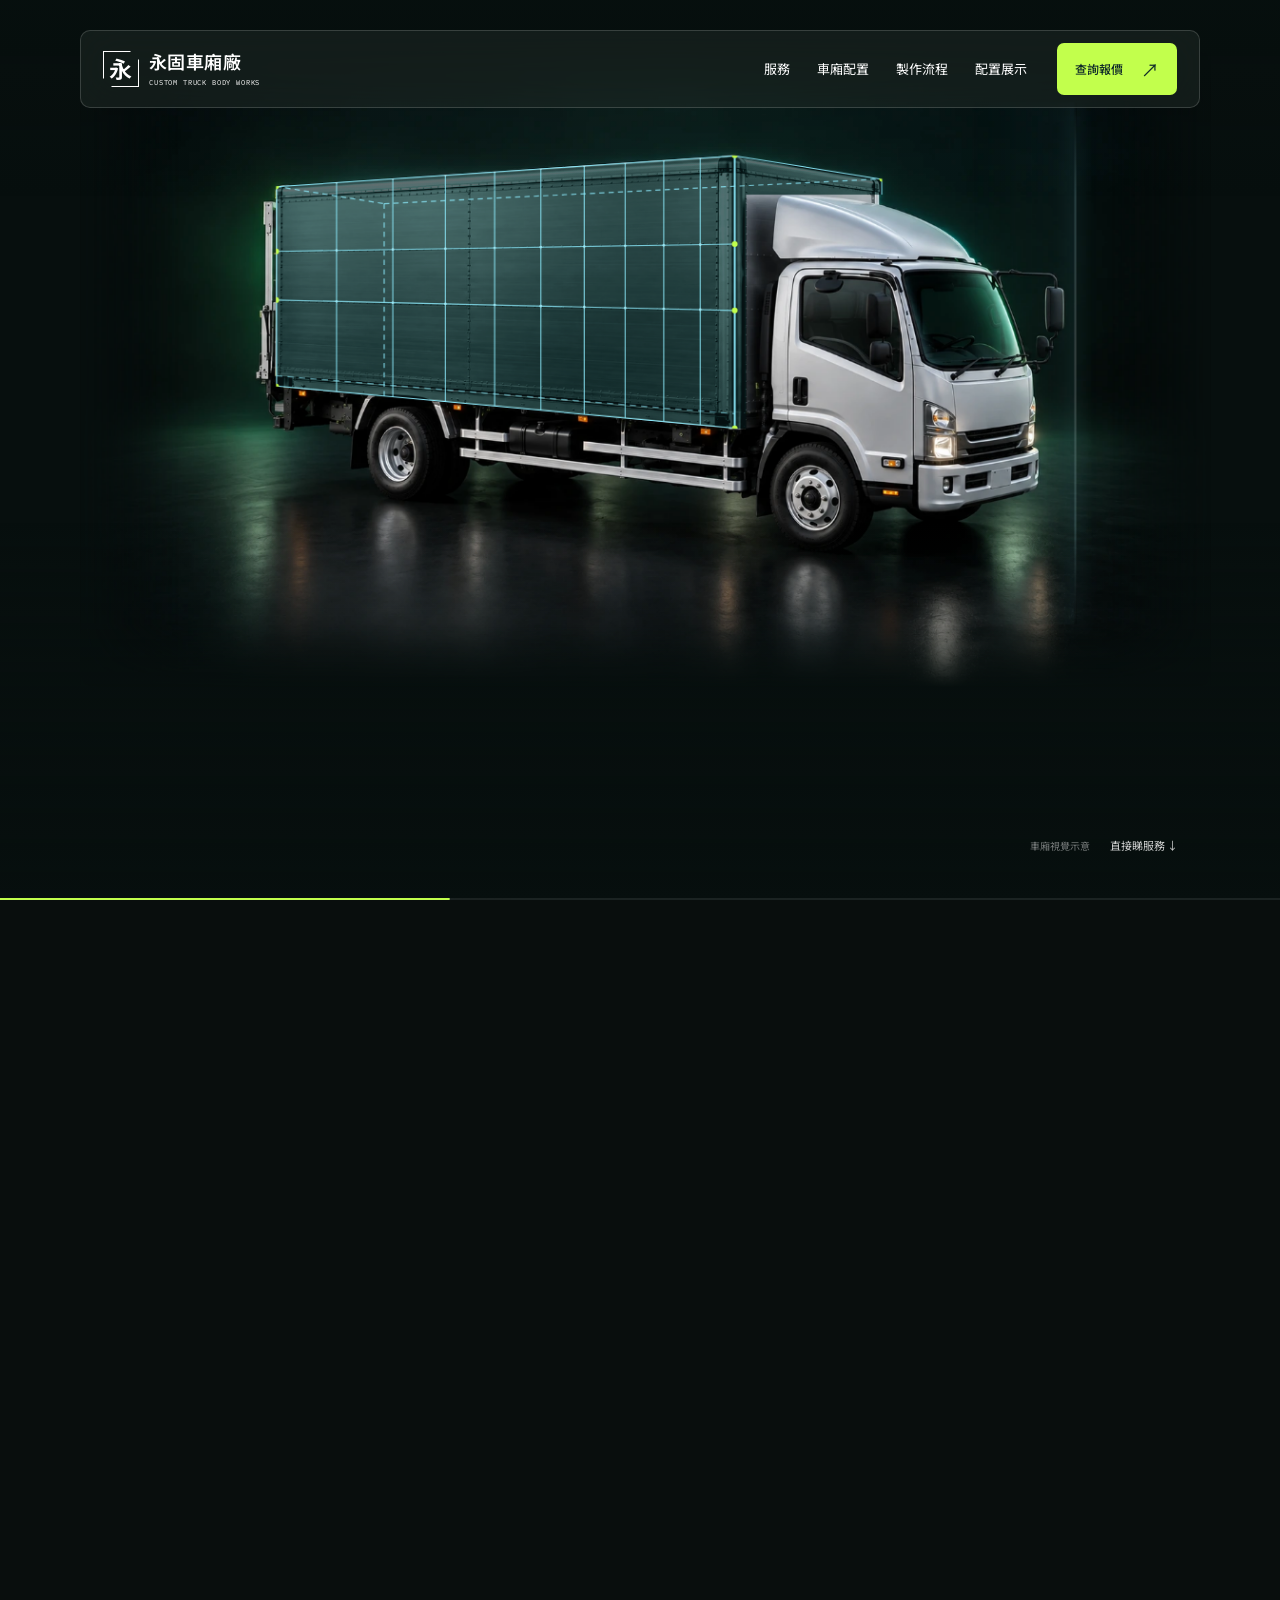
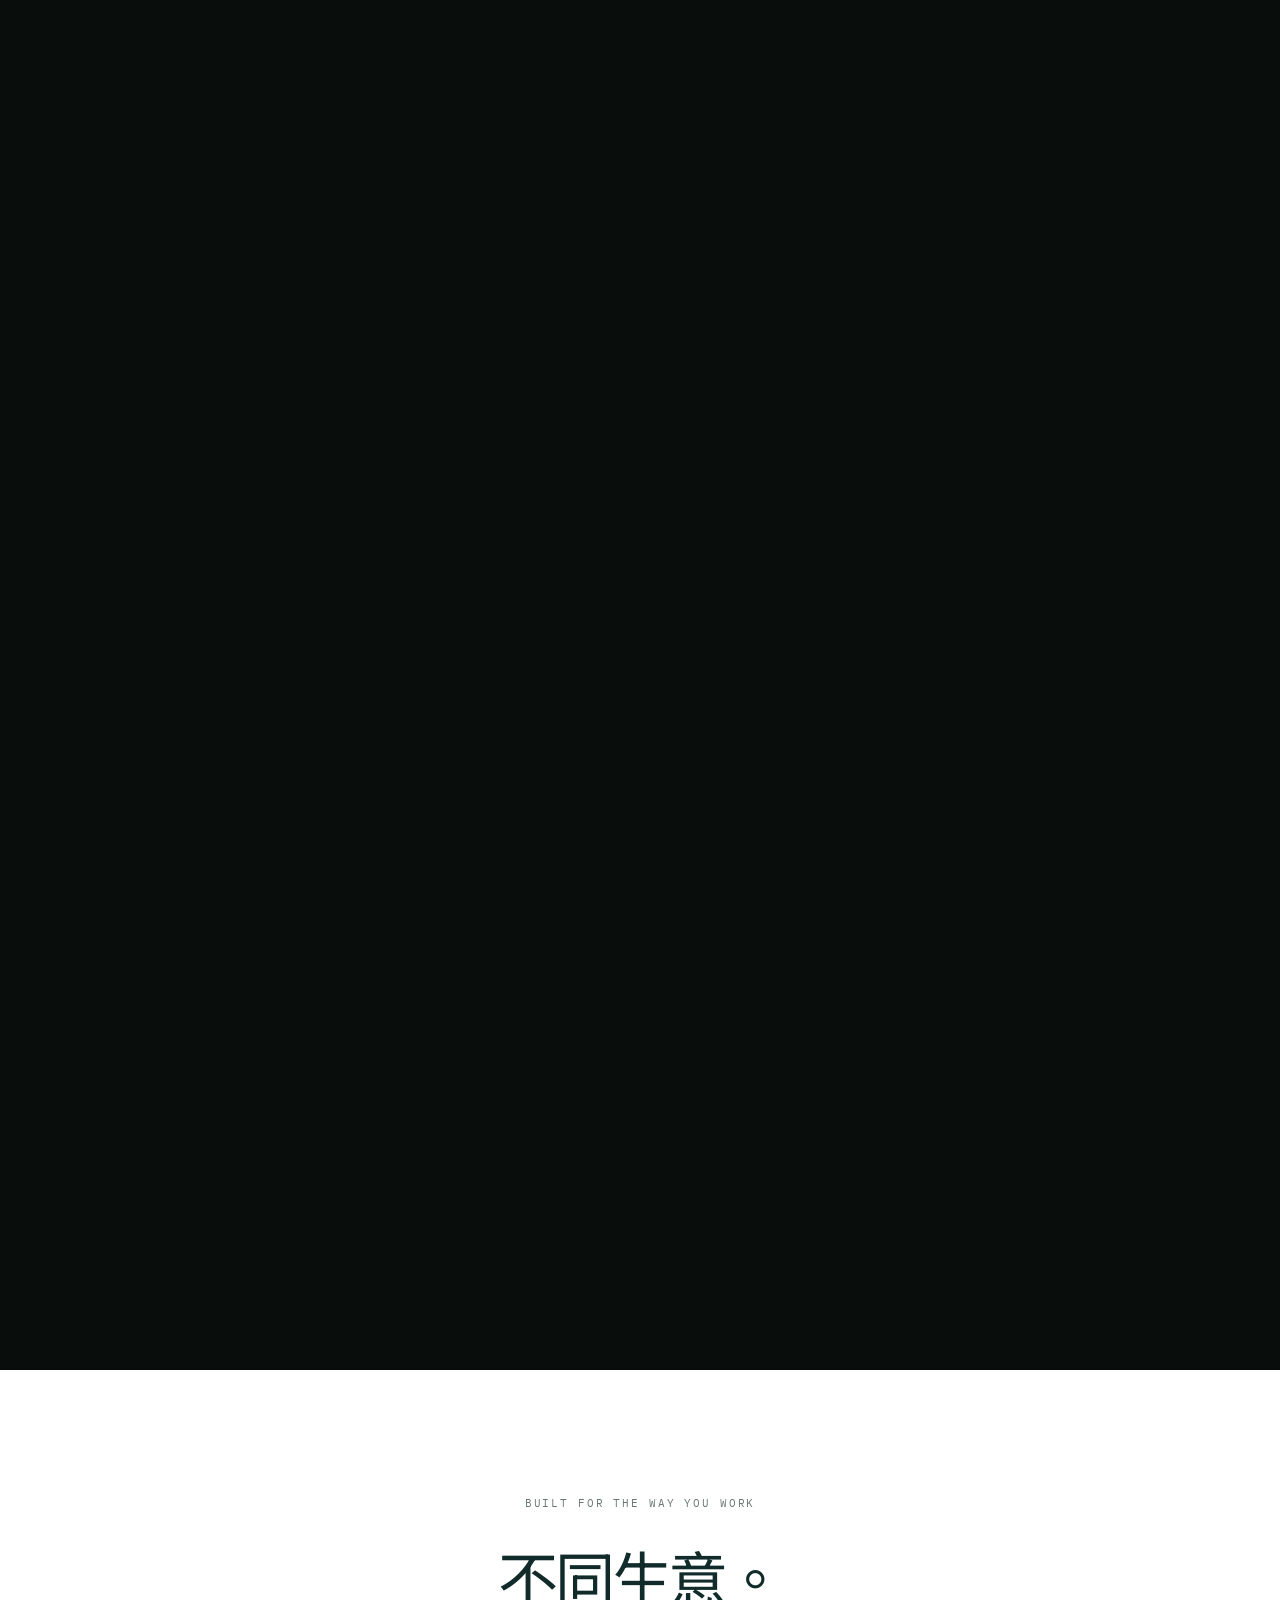
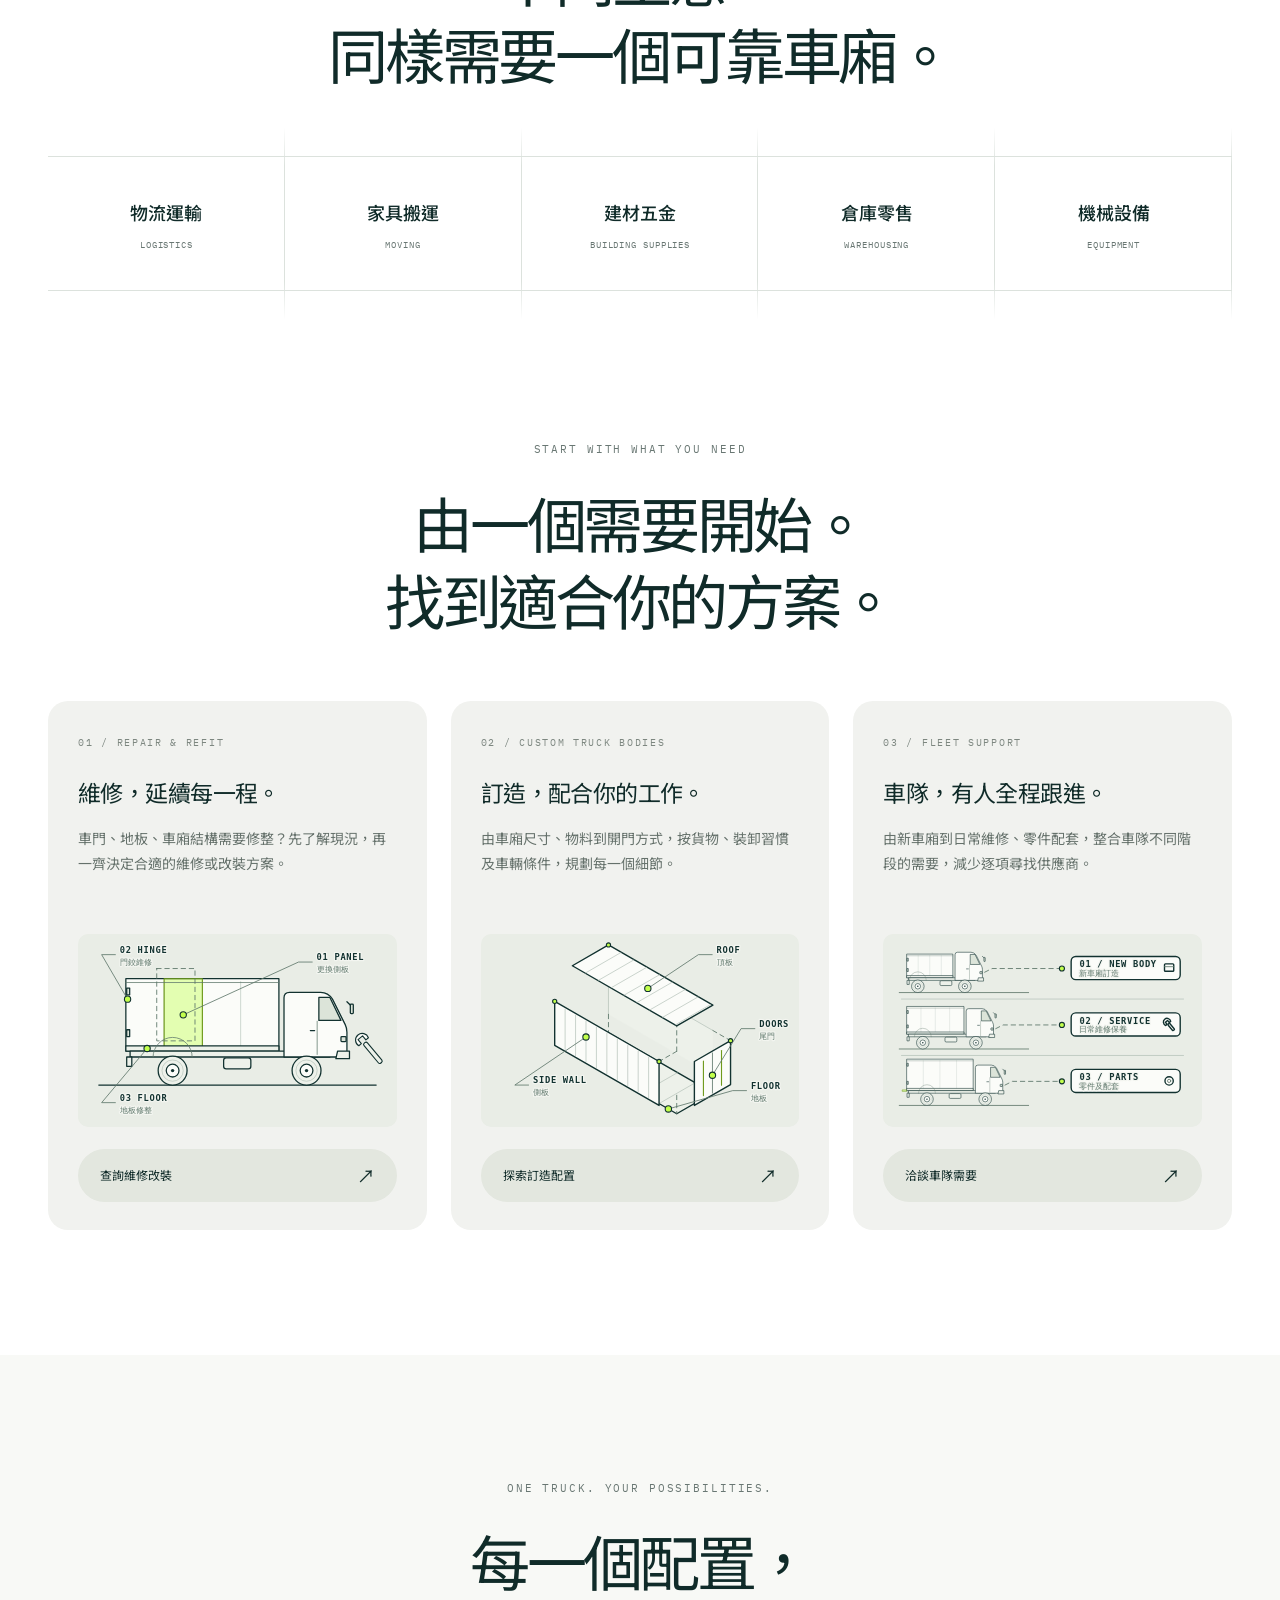
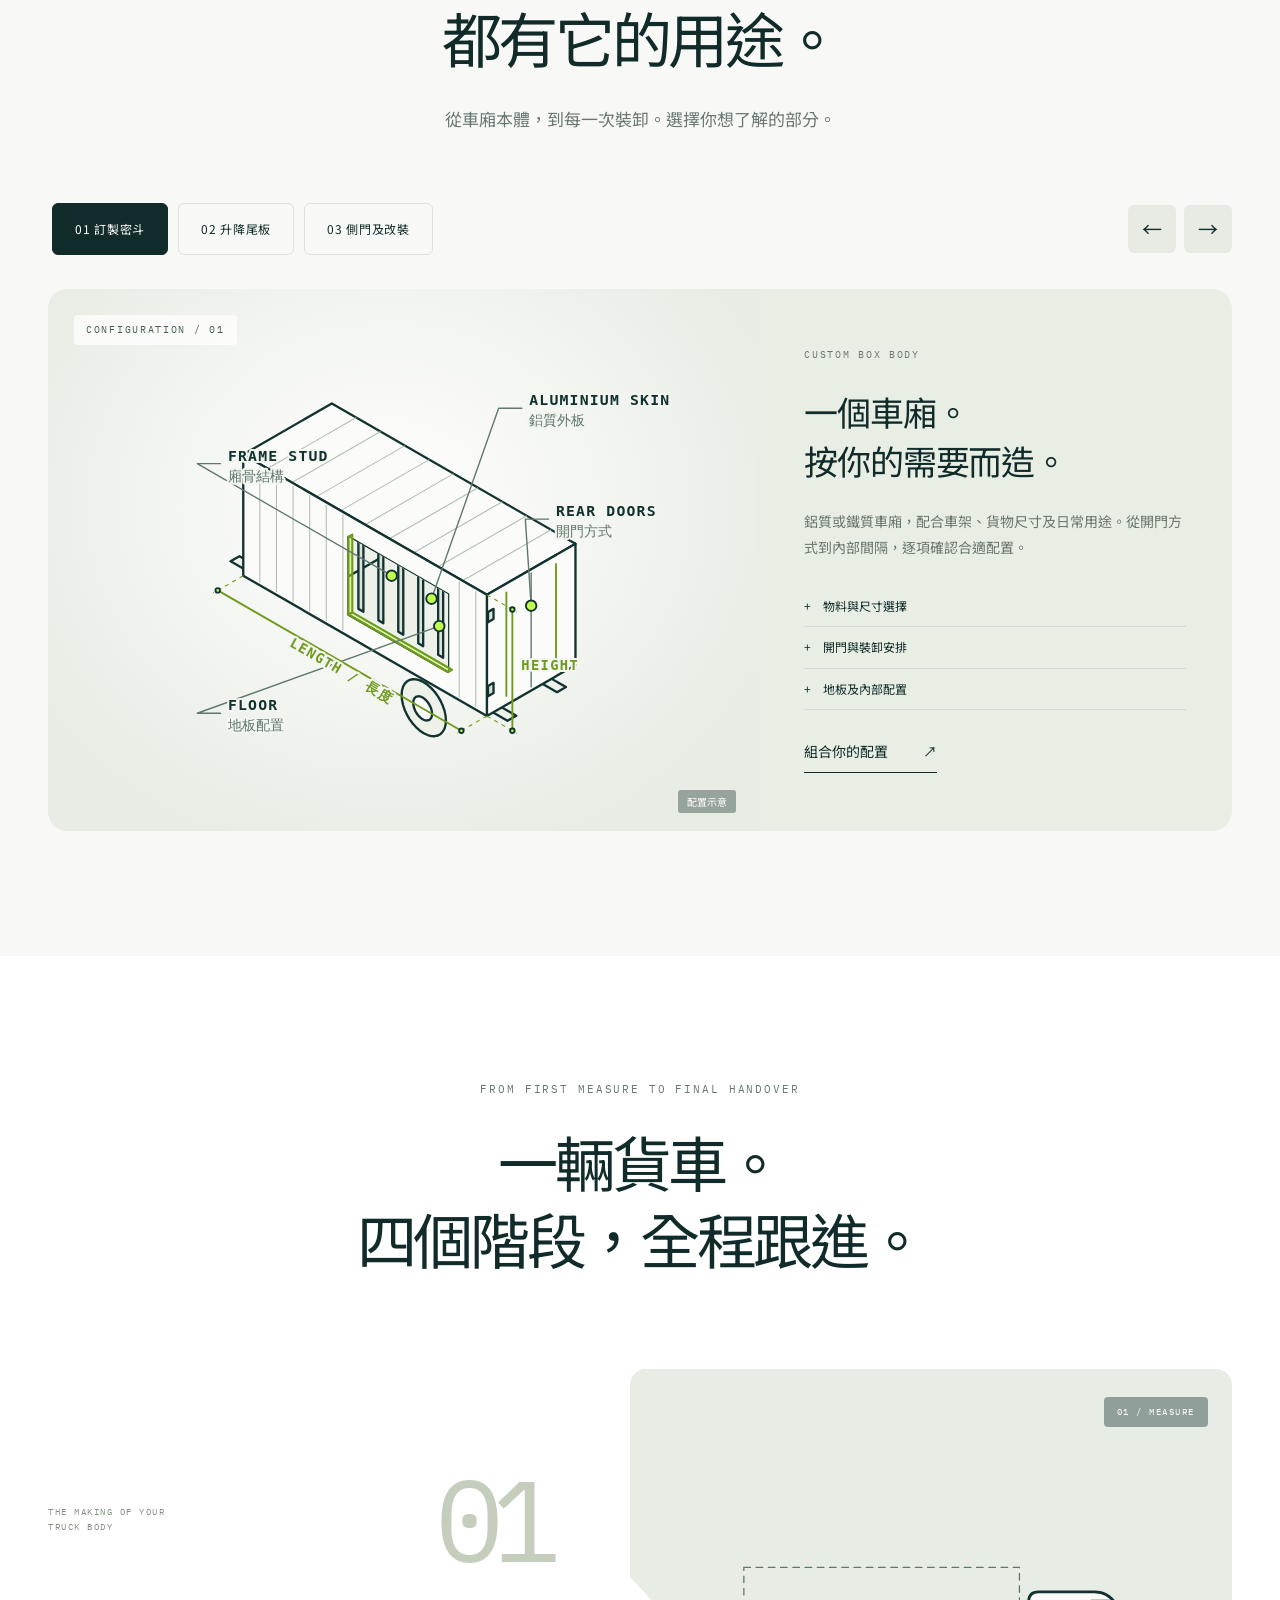
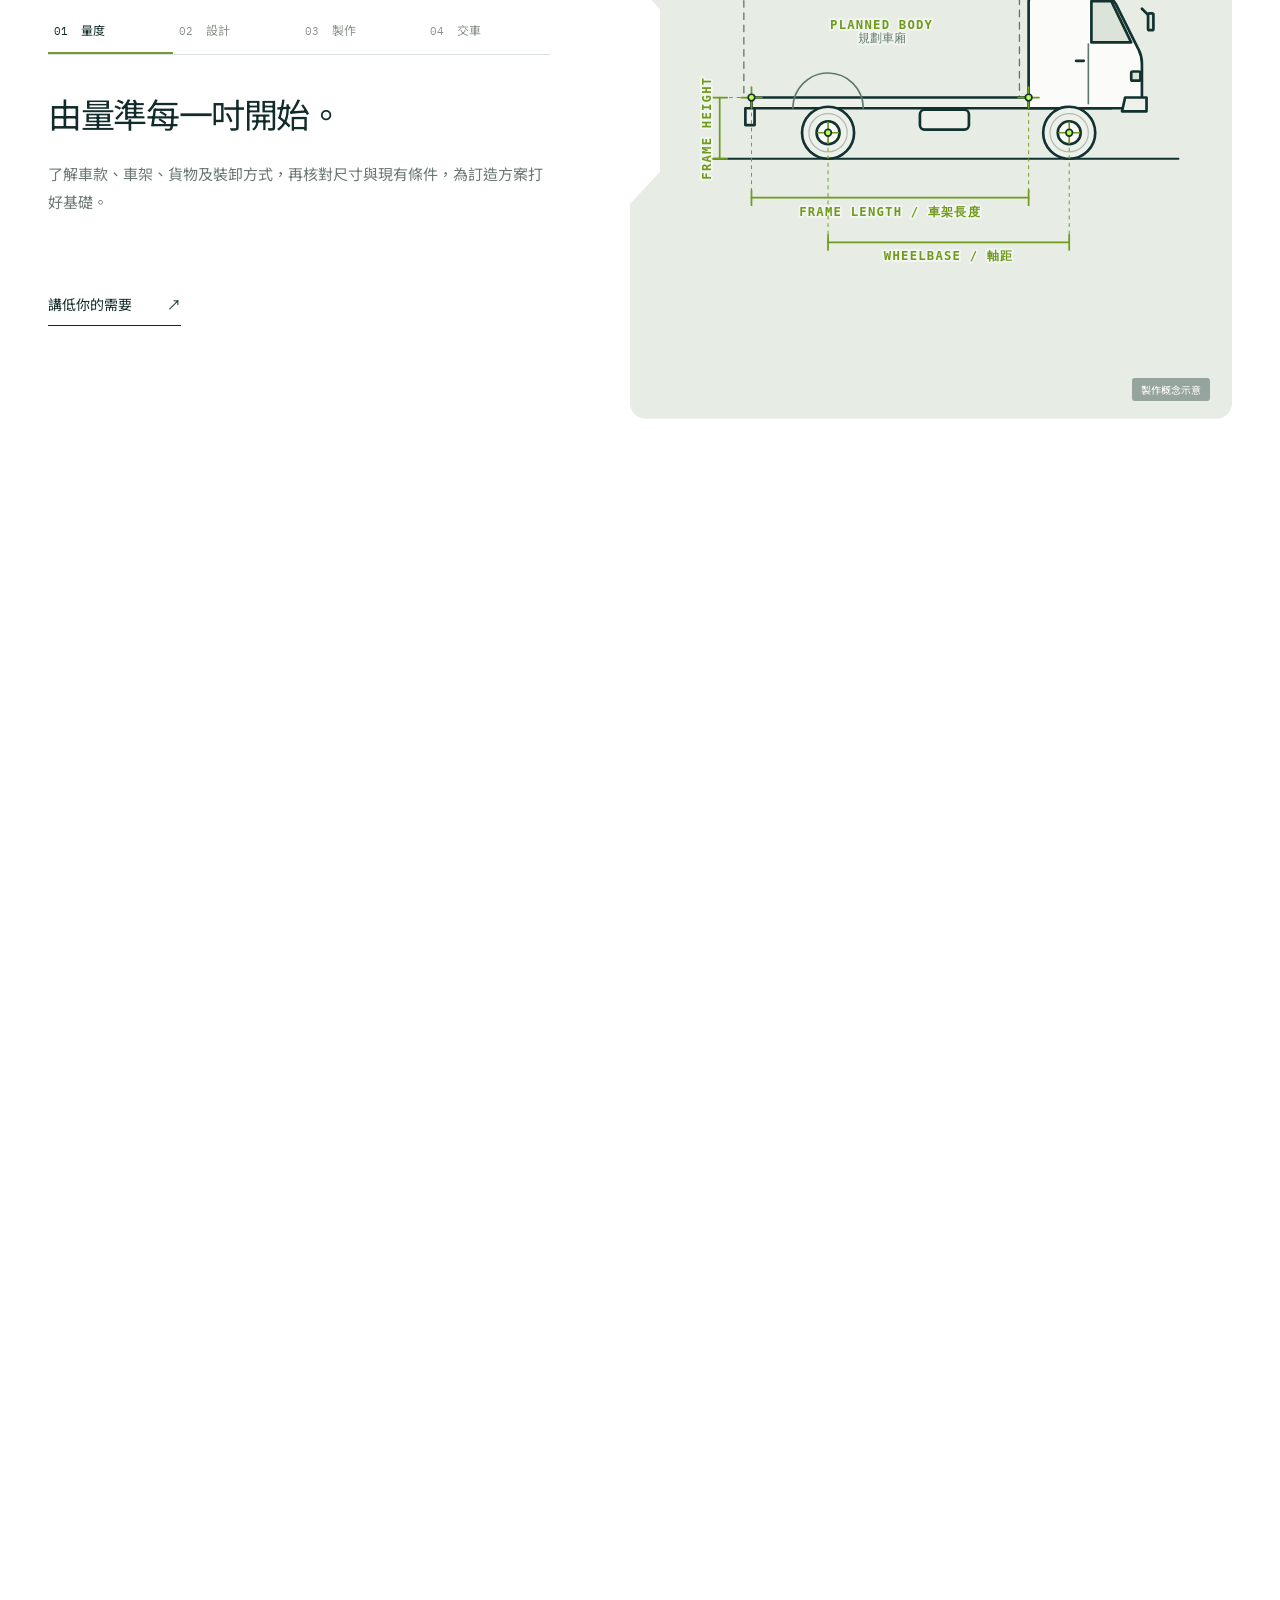
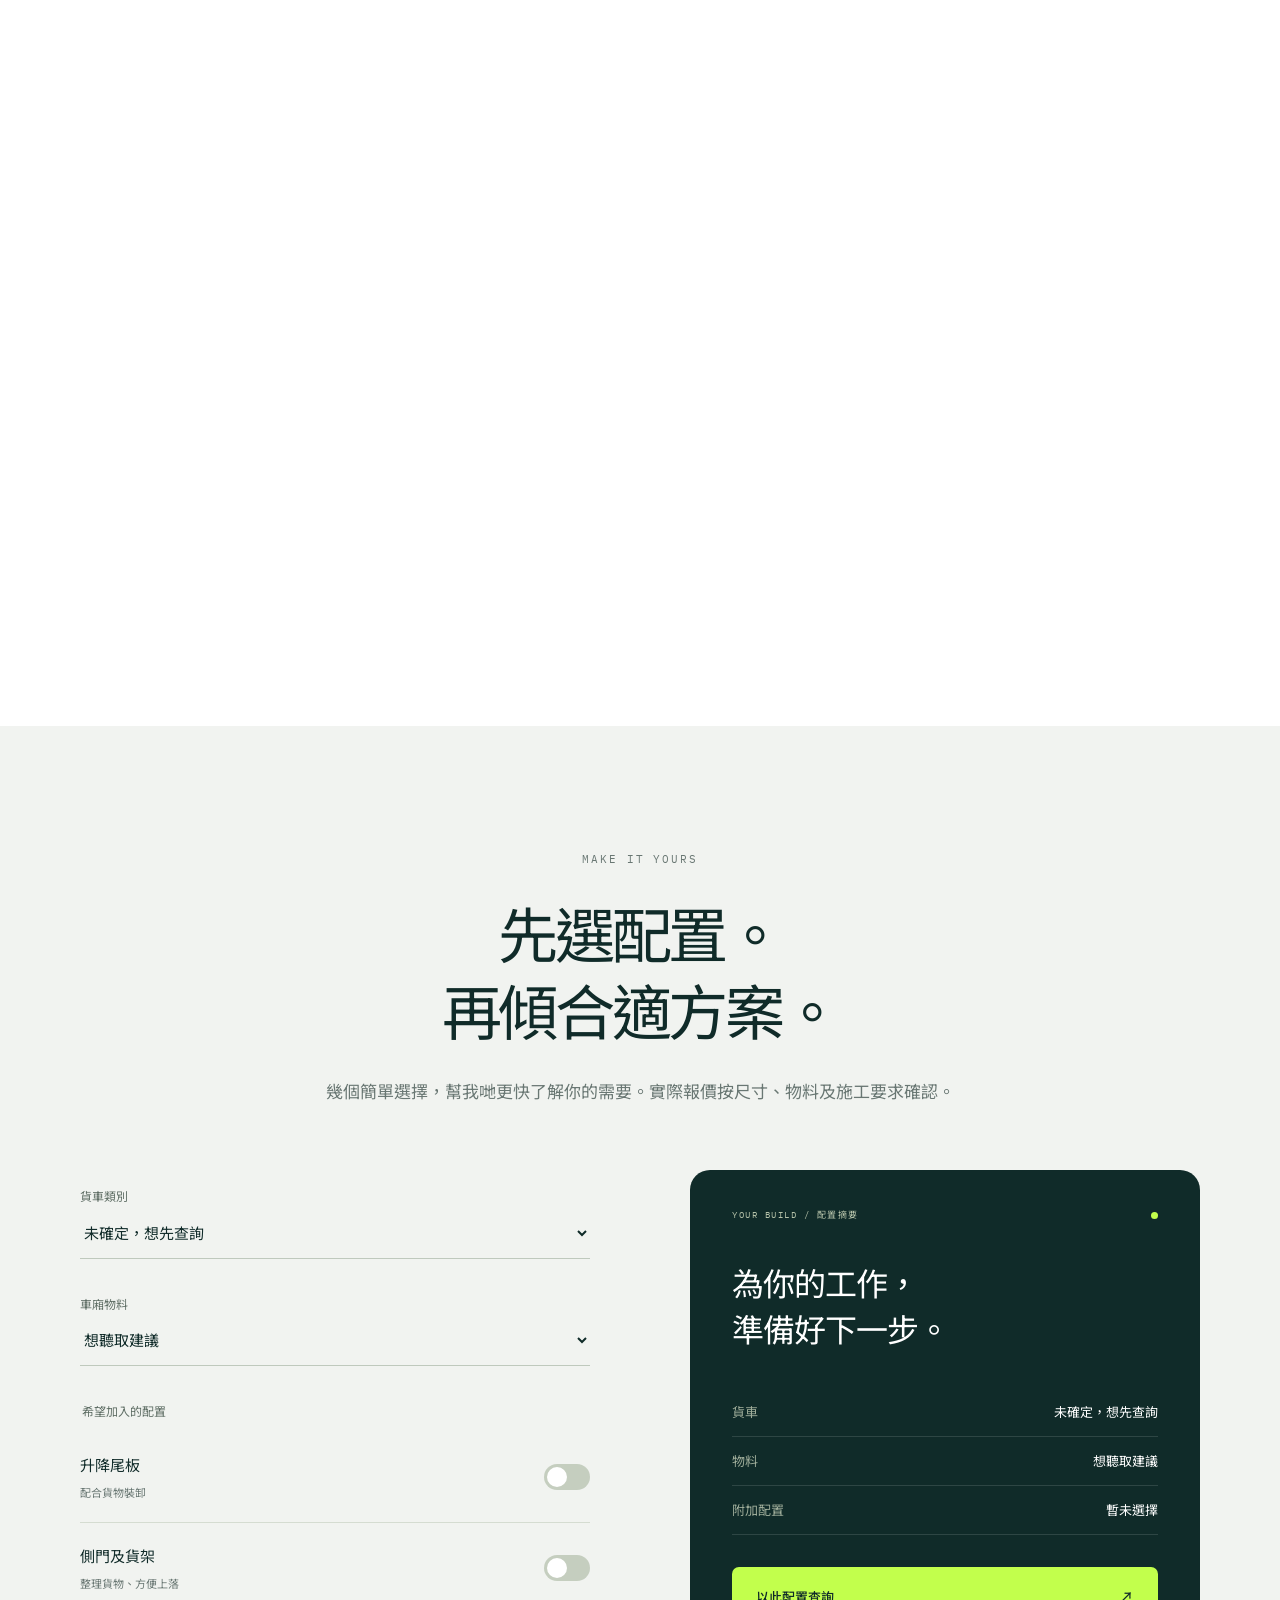
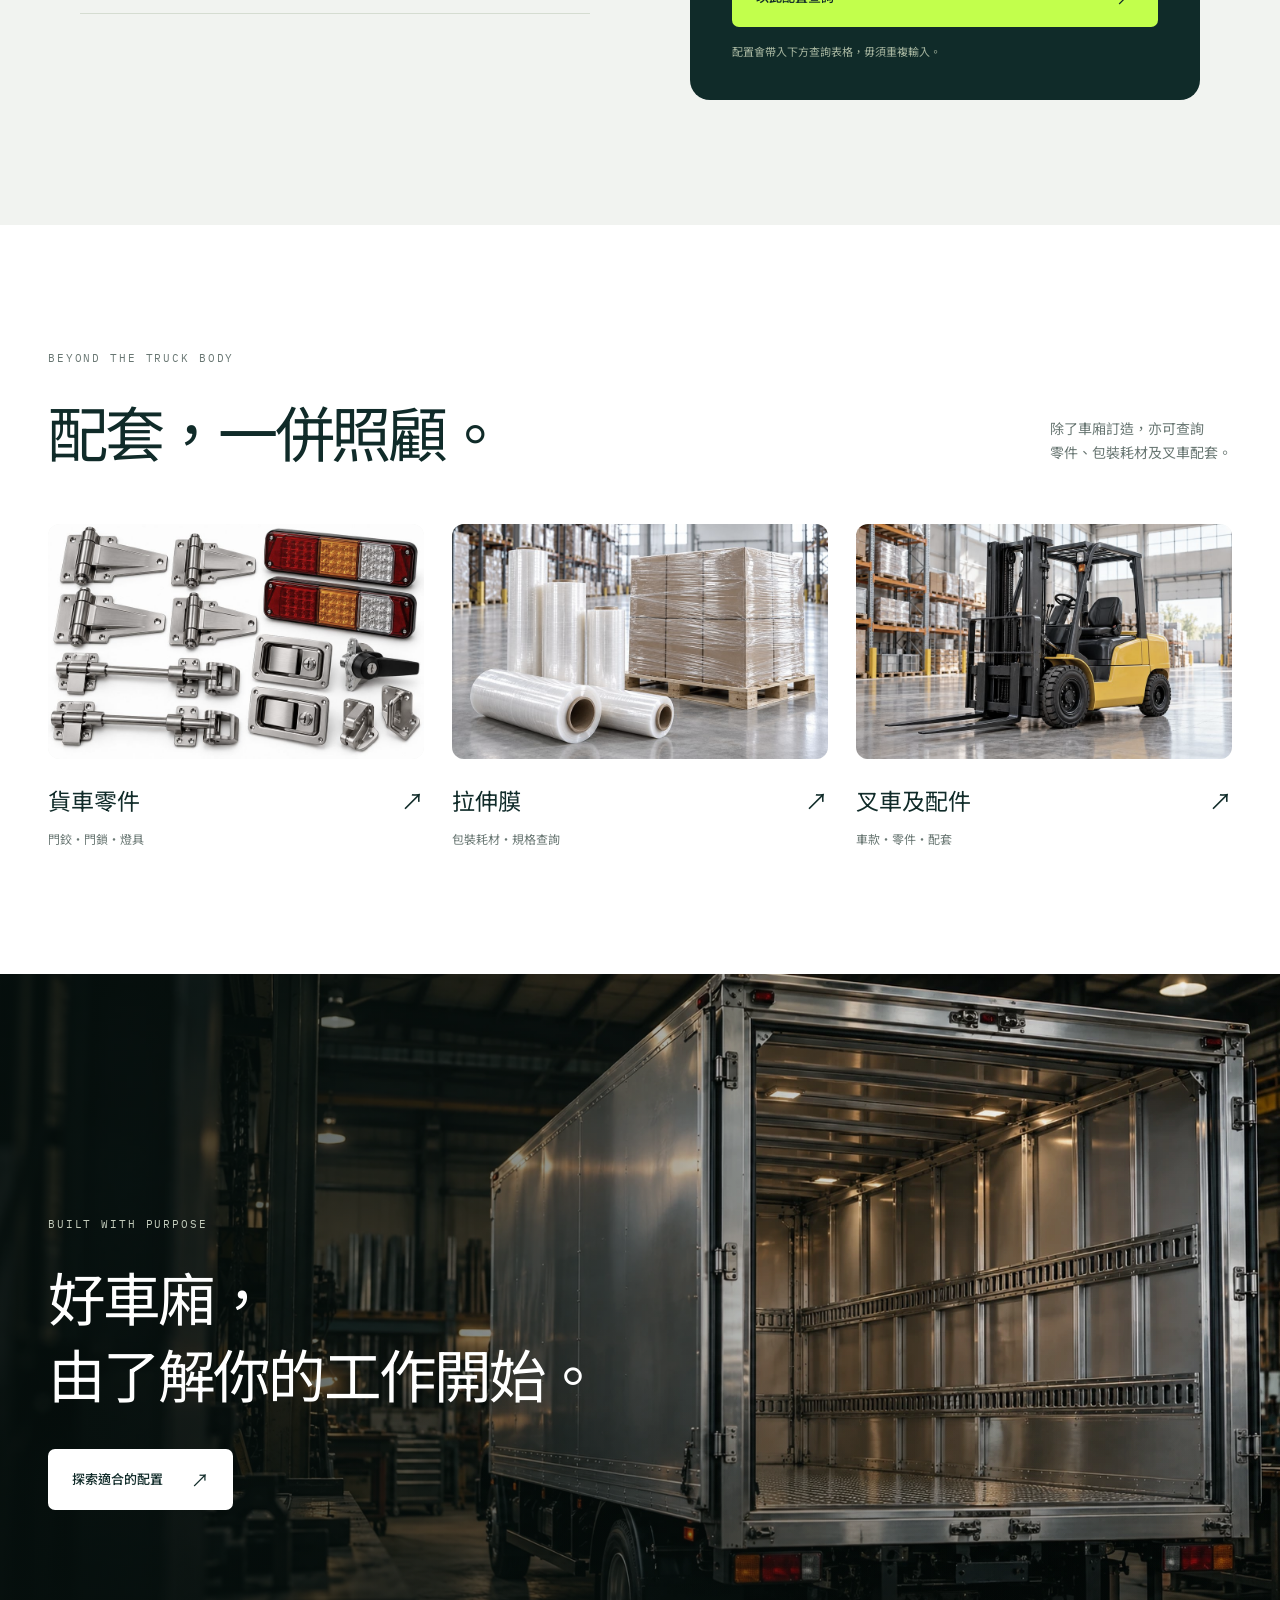
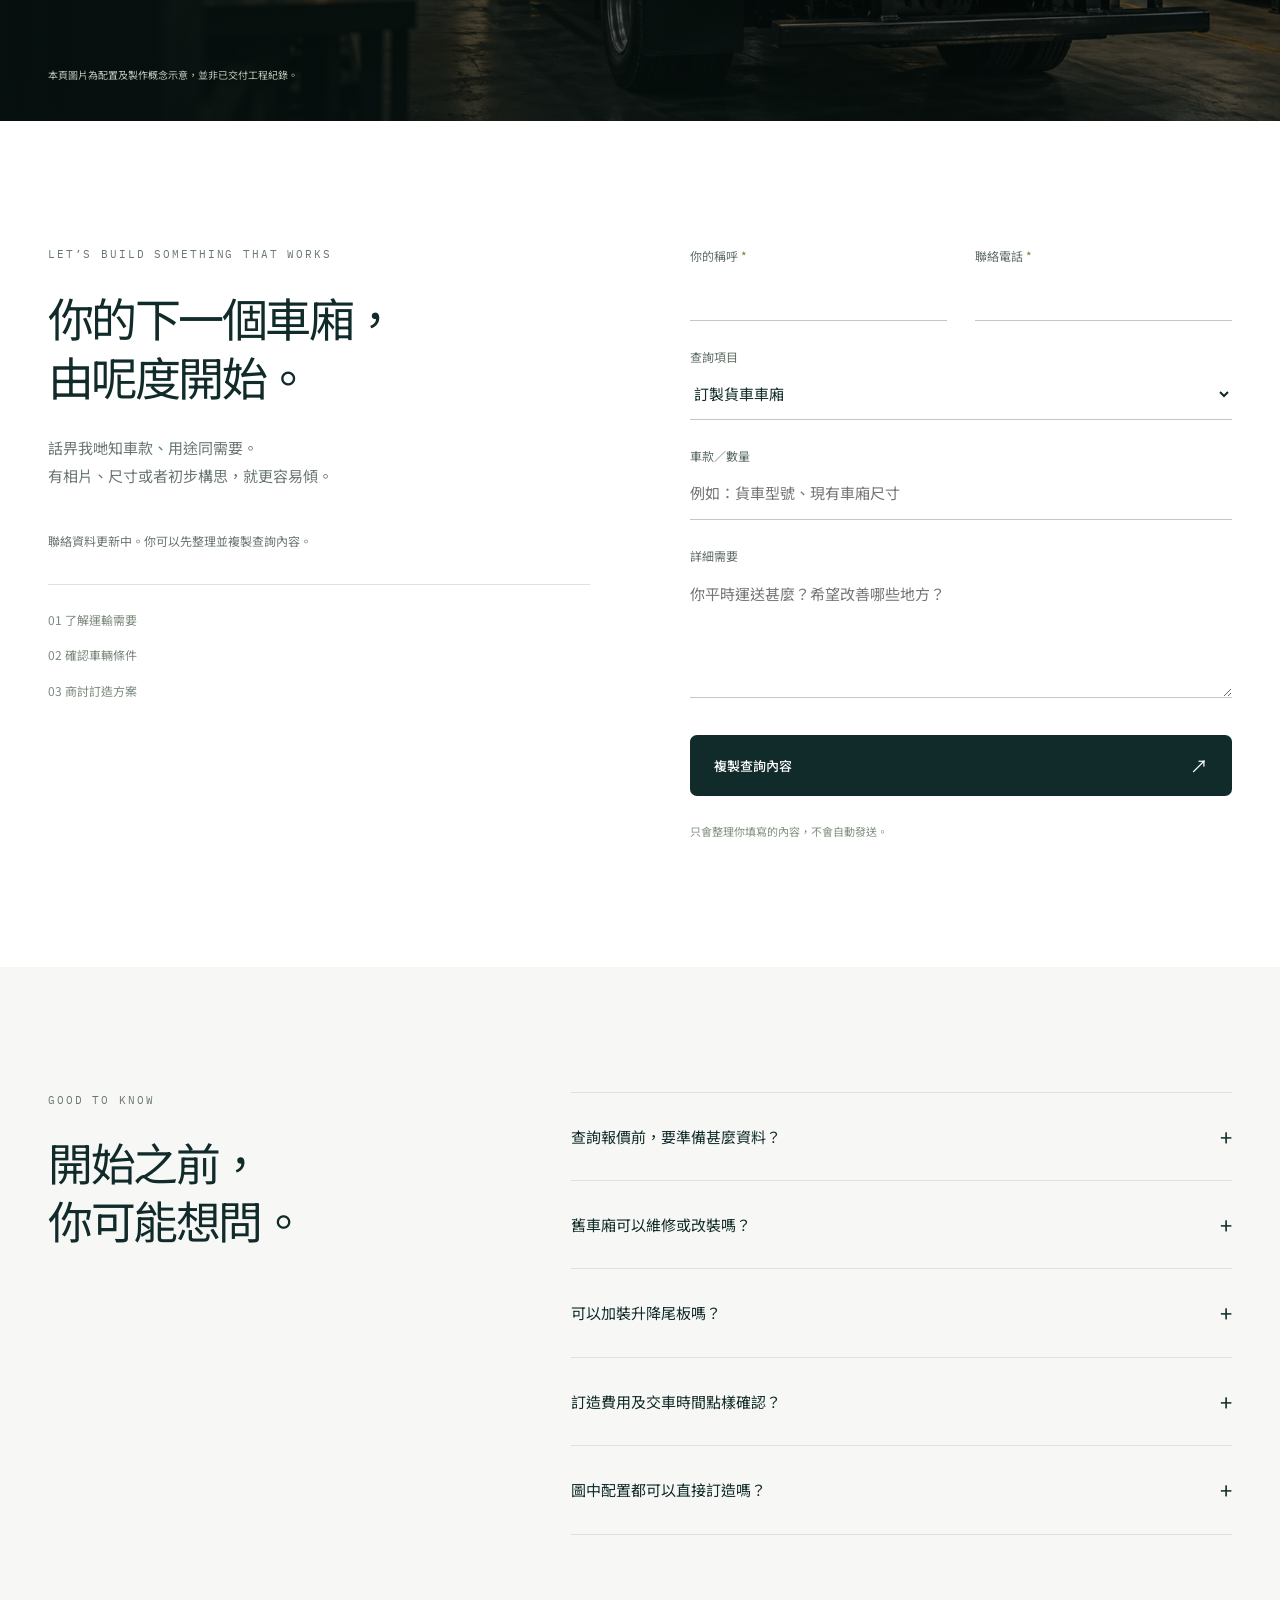
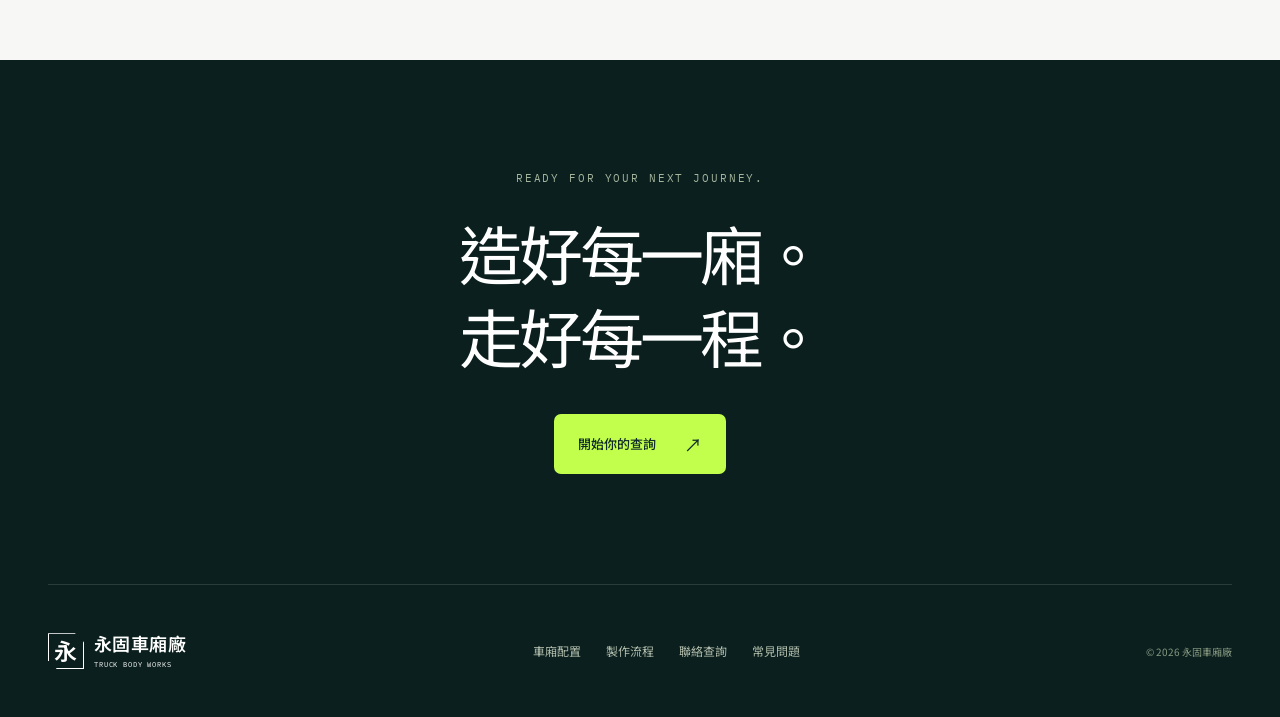
==== index.html @ 4e808e96 "Cache-bust stylesheet" ====
<!doctype html>
<html lang="zh-Hant-HK">
<head>
  <meta charset="utf-8">
  <meta name="viewport" content="width=device-width, initial-scale=1, viewport-fit=cover">
  <meta name="robots" content="noindex, nofollow">
  <meta name="theme-color" content="#102b29">
  <title>永固車廂廠｜為每一程，造好每一廂</title>
  <meta name="description" content="永固車廂廠，提供貨車車廂訂造、尾板加裝、改裝維修、貨車零件及配套。由量度到交車，按實際運輸需要設計。">
  <link rel="icon" href="images/favicon.svg" type="image/svg+xml">
  <link rel="preconnect" href="https://fonts.googleapis.com">
  <link rel="preconnect" href="https://fonts.gstatic.com" crossorigin>
  <link href="https://fonts.googleapis.com/css2?family=Noto+Sans+TC:wght@400;500;600;700&family=IBM+Plex+Mono:wght@400;500&display=swap" rel="stylesheet">
  <link rel="preload" href="images/truck-film-first-frame.webp" as="image">
  <link rel="stylesheet" href="styles.css?v=3">
  <script type="importmap">{"imports":{"three":"./vendor/three/three.module.js","three/addons/":"./vendor/three/addons/"}}</script>
  <script src="config.js" defer></script>
  <script src="hero-film.js" defer></script>
  <script src="hero-scan.js" defer></script>
  <script src="app.js" defer></script>
</head>
<body>
  <a class="skip-link" href="#services">跳到主要內容</a>
  <header class="site-header" id="header">
    <a class="brand" href="#top" aria-label="永固車廂廠首頁"><span class="brand-mark" aria-hidden="true">永</span><span>永固車廂廠<small>CUSTOM TRUCK BODY WORKS</small></span></a>
    <nav class="desktop-nav" aria-label="主要導覽">
      <a href="#services">服務</a><a href="#products">車廂配置</a><a href="#process">製作流程</a><a href="#gallery">配置展示</a>
    </nav>
    <a class="button button-lime nav-cta" href="#contact">查詢報價 <span aria-hidden="true">↗</span></a>
    <button class="menu-toggle" id="menuToggle" aria-label="開啟選單" aria-controls="mobileMenu" aria-expanded="false"><span></span><span></span></button>
  </header>
  <div class="mobile-menu" id="mobileMenu" hidden inert>
    <nav aria-label="手機導覽"><a href="#services">服務 <span>01</span></a><a href="#products">車廂配置 <span>02</span></a><a href="#process">製作流程 <span>03</span></a><a href="#gallery">配置展示 <span>04</span></a><a href="#contact">聯絡查詢 <span>05</span></a></nav>
    <p class="mono">BUILT AROUND YOUR BUSINESS.</p>
  </div>
  <main id="top">
    <section class="hero" id="hero" aria-label="永固車廂製作介紹">
      <div class="hero-stage">
        <div class="hero-visual" aria-hidden="true">
          <div class="truck-frame">
            <img class="hero-poster" src="images/truck-film-first-frame.webp" width="1672" height="941" fetchpriority="high" alt="">
            <div class="xray"><div class="xray-box"><img class="xray-img" src="images/truck-film-first-frame.webp" width="1672" height="941" alt=""><svg class="hero-wires" viewBox="0 0 1672 941"></svg></div></div>
            <div class="scan-beam"></div>
            <svg class="hero-dims" viewBox="0 0 1672 941"></svg>
          </div>
        </div>
        <div class="hero-bgfx" id="heroBgfx" aria-hidden="true"></div>
        <canvas class="hero-3d" id="hero3d" aria-hidden="true"></canvas>
        <div class="hero-flash" id="heroFlash" aria-hidden="true"></div>
        <div class="hero-vignette" aria-hidden="true"></div>
        <div class="hero-3d-labels" id="hero3dLabels" aria-hidden="true"></div>
        <div class="hero-intro"><span class="mono">PURPOSE BUILT. ROAD READY.</span><h1>為每一程，<br class="mobile-only">造好每一廂。</h1></div>
        <div class="hero-message message-one" aria-hidden="true"><span class="mono">01 / BUILT AROUND YOU</span><p>從每一吋結構，<br>配合每一種需要。</p></div>
        <div class="hero-message message-two" aria-hidden="true"><span class="mono">02 / EVERY DETAIL MATTERS</span><p>讓細節，<br>成為每日的可靠。</p></div>
        <div class="hero-message message-three" aria-hidden="true"><span class="mono">03 / FROM WORKSHOP TO ROAD</span><p>由量度到交車。<br>一路，全程跟進。</p><a class="button button-lime" href="#products" tabindex="-1">探索車廂配置 <span aria-hidden="true">↗</span></a></div>
        <div class="hero-bottom"><span class="mono hero-scroll-hint">SCROLL TO EXPLORE <i></i></span><span class="hero-caption">車廂視覺示意</span><a class="skip-intro" href="#services">直接睇服務 <span aria-hidden="true">↓</span></a></div>
        <div class="hero-timeline" aria-hidden="true"><span></span></div>
      </div>
    </section>

    <section class="trust-section section-pad">
      <div class="container"><p class="eyebrow reveal">BUILT FOR THE WAY YOU WORK</p><h2 class="section-title reveal">不同生意。<br>同樣需要一個可靠車廂。</h2>
        <div class="industry-grid reveal"><span>物流運輸<small>LOGISTICS</small></span><span>家具搬運<small>MOVING</small></span><span>建材五金<small>BUILDING SUPPLIES</small></span><span>倉庫零售<small>WAREHOUSING</small></span><span>機械設備<small>EQUIPMENT</small></span></div>
      </div>
    </section>

    <section class="section-pad services-section" id="services">
      <div class="container"><div class="section-head reveal"><p class="eyebrow">START WITH WHAT YOU NEED</p><h2 class="section-title">由一個需要開始。<br>找到適合你的方案。</h2></div>
        <div class="service-grid">
          <article class="service-card reveal"><span class="mono">01 / REPAIR & REFIT</span><h3>維修，延續每一程。</h3><p>車門、地板、車廂結構需要修整？先了解現況，再一齊決定合適的維修或改裝方案。</p><div class="service-image"><img class="illo" src="images/illustrations/service-repair.svg" width="660" height="400" loading="lazy" alt="車廂維修示意圖：更換側板、門鉸維修及地板修整"></div><a href="#contact" class="pill-link" data-enquiry="車廂維修／改裝">查詢維修改裝 <span>↗</span></a></article>
          <article class="service-card reveal"><span class="mono">02 / CUSTOM TRUCK BODIES</span><h3>訂造，配合你的工作。</h3><p>由車廂尺寸、物料到開門方式，按貨物、裝卸習慣及車輛條件，規劃每一個細節。</p><div class="service-image"><img class="illo" src="images/illustrations/service-custom.svg" width="660" height="400" loading="lazy" alt="車廂爆炸示意圖：頂板、側板、尾門及地板"></div><a href="#products" class="pill-link">探索訂造配置 <span>↗</span></a></article>
          <article class="service-card reveal"><span class="mono">03 / FLEET SUPPORT</span><h3>車隊，有人全程跟進。</h3><p>由新車廂到日常維修、零件配套，整合車隊不同階段的需要，減少逐項尋找供應商。</p><div class="service-image"><img class="illo" src="images/illustrations/service-fleet.svg" width="660" height="400" loading="lazy" alt="車隊示意圖：新車廂訂造、日常維修保養及零件配套"></div><a href="#contact" class="pill-link" data-enquiry="車隊合作">洽談車隊需要 <span>↗</span></a></article>
        </div>
      </div>
    </section>

    <section class="product-section section-pad" id="products">
      <div class="container"><div class="section-head reveal"><p class="eyebrow">ONE TRUCK. YOUR POSSIBILITIES.</p><h2 class="section-title">每一個配置，<br>都有它的用途。</h2><p class="section-sub">從車廂本體，到每一次裝卸。選擇你想了解的部分。</p></div>
        <div class="product-controls"><div class="tab-list" role="tablist" aria-label="車廂配置"><button id="product-tab-0" role="tab" aria-selected="true" aria-controls="product-panel" data-product="0">01 訂製密斗</button><button id="product-tab-1" role="tab" aria-selected="false" aria-controls="product-panel" data-product="1" tabindex="-1">02 升降尾板</button><button id="product-tab-2" role="tab" aria-selected="false" aria-controls="product-panel" data-product="2" tabindex="-1">03 側門及改裝</button></div><div class="arrows"><button id="productPrev" aria-label="上一個配置">←</button><button id="productNext" aria-label="下一個配置">→</button></div></div>
        <div class="product-panel" id="product-panel" role="tabpanel" aria-labelledby="product-tab-0" tabindex="0"><div class="product-visual"><img id="productImage" class="illo" src="images/illustrations/product-box.svg" width="1000" height="860" loading="lazy" alt="密斗車廂剖面示意圖：鋁質外板、廂骨、地板及尾門"><span class="image-label mono">CONFIGURATION / 01</span><span class="visual-note">配置示意</span></div><div class="product-copy"><p class="eyebrow" id="productLabel">CUSTOM BOX BODY</p><h3 id="productTitle">一個車廂。<br>按你的需要而造。</h3><p id="productDescription">鋁質或鐵質車廂，配合車架、貨物尺寸及日常用途。從開門方式到內部間隔，逐項確認合適配置。</p><ul id="productFeatures"><li>物料與尺寸選擇</li><li>開門與裝卸安排</li><li>地板及內部配置</li></ul><a class="text-link" href="#configure">組合你的配置 <span>↗</span></a></div></div>
      </div>
    </section>

    <section class="process-section" id="process">
      <div class="container process-heading"><p class="eyebrow reveal">FROM FIRST MEASURE TO FINAL HANDOVER</p><h2 class="section-title reveal">一輛貨車。<br>四個階段，全程跟進。</h2></div>
      <div class="process-scroll" id="processScroll"><div class="process-sticky container"><div class="process-copy"><div class="process-top"><span class="mono">THE MAKING OF YOUR TRUCK BODY</span><span class="process-number" id="processNumber" aria-hidden="true">01</span></div><div class="process-tabs" role="tablist" aria-label="製作階段"><button role="tab" id="process-tab-0" aria-selected="true" aria-controls="process-panel" data-step="0">01 <span>量度</span></button><button role="tab" id="process-tab-1" aria-selected="false" aria-controls="process-panel" data-step="1" tabindex="-1">02 <span>設計</span></button><button role="tab" id="process-tab-2" aria-selected="false" aria-controls="process-panel" data-step="2" tabindex="-1">03 <span>製作</span></button><button role="tab" id="process-tab-3" aria-selected="false" aria-controls="process-panel" data-step="3" tabindex="-1">04 <span>交車</span></button></div><div id="process-panel" role="tabpanel" aria-labelledby="process-tab-0" tabindex="0"><h3 id="processTitle">由量準每一吋開始。</h3><p id="processDescription">了解車款、車架、貨物及裝卸方式，再核對尺寸與現有條件，為訂造方案打好基礎。</p></div><a class="text-link" href="#contact">講低你的需要 <span>↗</span></a></div><div class="process-visual" id="processVisual"><img id="processImage" class="illo" src="images/illustrations/process-measure.svg" width="900" height="900" loading="lazy" alt="量度示意圖：車架長度、軸距及車架高度"><div class="measurement-overlay" aria-hidden="true"><span class="measure-x"></span><span class="measure-y"></span><span class="crosshair crosshair-a"></span><span class="crosshair crosshair-b"></span></div><span class="process-image-label mono" id="processImageLabel">01 / MEASURE</span><span class="visual-note">製作概念示意</span></div></div></div>
    </section>

    <section class="configure-section section-pad" id="configure"><div class="container"><div class="section-head reveal"><p class="eyebrow">MAKE IT YOURS</p><h2 class="section-title">先選配置。<br>再傾合適方案。</h2><p class="section-sub">幾個簡單選擇，幫我哋更快了解你的需要。實際報價按尺寸、物料及施工要求確認。</p></div><div class="config-grid reveal"><form class="config-form" id="configForm"><label>貨車類別<select name="tonnage" id="configTonnage"><option>未確定，想先查詢</option><option>5.5 噸或以下</option><option>5.5 噸以上</option></select></label><label>車廂物料<select name="material" id="configMaterial"><option>想聽取建議</option><option>鋁質車廂</option><option>鐵質車廂</option></select></label><fieldset><legend>希望加入的配置</legend><label class="check-row"><span>升降尾板<small>配合貨物裝卸</small></span><input type="checkbox" name="tailLift"><span class="switch" aria-hidden="true"></span></label><label class="check-row"><span>側門及貨架<small>整理貨物、方便上落</small></span><input type="checkbox" name="sideDoor"><span class="switch" aria-hidden="true"></span></label></fieldset></form><div class="config-summary"><div class="summary-top"><span class="mono">YOUR BUILD / 配置摘要</span><span class="status-dot" aria-hidden="true"></span></div><h3>為你的工作，<br>準備好下一步。</h3><dl id="configSummary"><div><dt>貨車</dt><dd>未確定，想先查詢</dd></div><div><dt>物料</dt><dd>想聽取建議</dd></div><div><dt>附加配置</dt><dd>暫未選擇</dd></div></dl><a class="button button-lime" href="#contact" id="useConfiguration">以此配置查詢 <span>↗</span></a><p class="small-note">配置會帶入下方查詢表格，毋須重複輸入。</p></div></div></div></section>

    <section class="accessory-section section-pad" id="accessories"><div class="container"><div class="split-heading reveal"><div><p class="eyebrow">BEYOND THE TRUCK BODY</p><h2 class="section-title">配套，一併照顧。</h2></div><p>除了車廂訂造，亦可查詢<br>零件、包裝耗材及叉車配套。</p></div><div class="accessory-grid"><a class="accessory-card reveal" href="#contact" data-enquiry="貨車零件"><img src="images/ph-parts.jpg" width="960" height="600" loading="lazy" alt="門鉸、門鎖與燈具示意"><div><h3>貨車零件</h3><span aria-hidden="true">↗</span></div><p>門鉸・門鎖・燈具</p></a><a class="accessory-card reveal" href="#contact" data-enquiry="拉伸膜"><img src="images/ph-film.jpg" width="960" height="600" loading="lazy" alt="拉伸膜產品示意"><div><h3>拉伸膜</h3><span aria-hidden="true">↗</span></div><p>包裝耗材・規格查詢</p></a><a class="accessory-card reveal" href="#contact" data-enquiry="叉車及配件"><img src="images/ph-fork.jpg" width="960" height="600" loading="lazy" alt="叉車配置示意"><div><h3>叉車及配件</h3><span aria-hidden="true">↗</span></div><p>車款・零件・配套</p></a></div></div></section>

    <section class="gallery-section" id="gallery"><div class="gallery-image"><img src="images/workshop-gallery.webp" width="1672" height="941" loading="lazy" alt="廠房內車廂尾門、鋁質內壁及組裝細節概念示意"></div><div class="container gallery-content"><p class="eyebrow">BUILT WITH PURPOSE</p><h2>好車廂，<br>由了解你的工作開始。</h2><a class="button button-white" href="#configure">探索適合的配置 <span>↗</span></a><p class="gallery-disclaimer">本頁圖片為配置及製作概念示意，並非已交付工程紀錄。</p></div></section>

    <section class="contact-section section-pad" id="contact"><div class="container contact-grid"><div class="contact-copy reveal"><p class="eyebrow">LET’S BUILD SOMETHING THAT WORKS</p><h2 class="section-title">你的下一個車廂，<br>由呢度開始。</h2><p class="section-sub">話畀我哋知車款、用途同需要。<br>有相片、尺寸或者初步構思，就更容易傾。</p><div class="contact-methods" id="contactMethods"></div><p class="contact-availability" id="contactAvailability">聯絡資料更新中。你可以先整理並複製查詢內容。</p><div class="contact-checks"><span>01 了解運輸需要</span><span>02 確認車輛條件</span><span>03 商討訂造方案</span></div></div><form class="contact-form reveal" id="enquiryForm"><div class="two-col"><label>你的稱呼 <span aria-hidden="true">*</span><input name="name" autocomplete="name" required maxlength="80"></label><label>聯絡電話 <span aria-hidden="true">*</span><input name="phone" type="tel" autocomplete="tel" required maxlength="30"></label></div><label>查詢項目<select name="type" id="enquiryType"><option>訂製貨車車廂</option><option>升降尾板</option><option>車廂維修／改裝</option><option>車隊合作</option><option>貨車零件</option><option>拉伸膜</option><option>叉車及配件</option><option>其他查詢</option></select></label><label>車款／數量<input name="spec" placeholder="例如：貨車型號、現有車廂尺寸" maxlength="160"></label><label>詳細需要<textarea name="message" id="enquiryMessage" rows="4" placeholder="你平時運送甚麼？希望改善哪些地方？" maxlength="2000"></textarea></label><button class="button button-dark" type="submit" id="sendEnquiry">複製查詢內容 <span>↗</span></button><p class="small-note" id="formHelp">只會整理你填寫的內容，不會自動發送。</p><p class="form-status" id="formStatus" role="status" aria-live="polite"></p><div id="copyFallback" hidden><label>查詢內容<textarea id="copyText" readonly rows="6"></textarea></label><p class="small-note">請選取並複製以上內容。</p></div></form></div></section>

    <section class="faq-section section-pad" id="faq"><div class="container faq-grid"><div><p class="eyebrow">GOOD TO KNOW</p><h2 class="section-title">開始之前，<br>你可能想問。</h2></div><div class="faq-list"><details><summary>查詢報價前，要準備甚麼資料？<span aria-hidden="true">+</span></summary><p>提供車款、車廂尺寸、用途及所需配置，有現況照片會更方便了解。未有完整資料亦可以先整理你的需要。</p></details><details><summary>舊車廂可以維修或改裝嗎？<span aria-hidden="true">+</span></summary><p>可以先查詢。是否適合維修、加門、加貨架或更換部件，需要按現有結構及實際狀況評估。</p></details><details><summary>可以加裝升降尾板嗎？<span aria-hidden="true">+</span></summary><p>需先核對車架、載重、安裝空間及用途，再確認合適的尾板配置。</p></details><details><summary>訂造費用及交車時間點樣確認？<span aria-hidden="true">+</span></summary><p>費用及製作時間視乎尺寸、物料、配置與排期。確認方案時，應一併確認報價、交付安排及相關條款。</p></details><details><summary>圖中配置都可以直接訂造嗎？<span aria-hidden="true">+</span></summary><p>圖片用作配置及設計概念參考，並非固定產品規格。實際可行方案以車輛條件及雙方確認的設計為準。</p></details></div></div></section>
  </main>
  <footer><div class="container"><div class="footer-callout"><p class="eyebrow">READY FOR YOUR NEXT JOURNEY.</p><h2>造好每一廂。<br>走好每一程。</h2><a class="button button-lime" href="#contact">開始你的查詢 <span>↗</span></a></div><div class="footer-bottom"><a class="brand" href="#top"><span class="brand-mark">永</span><span>永固車廂廠<small>TRUCK BODY WORKS</small></span></a><nav aria-label="頁尾導覽"><a href="#products">車廂配置</a><a href="#process">製作流程</a><a href="#contact">聯絡查詢</a><a href="#faq">常見問題</a></nav><span class="copyright">© <span id="year">2026</span> 永固車廂廠</span></div></div></footer>
  <a class="mobile-contact" id="mobileContact" href="#contact"><span>查詢你的車廂方案</span><span>聯絡查詢 ↗</span></a>
  <noscript><style>.reveal{opacity:1;transform:none}.hero{height:100svh}.hero-intro{opacity:1}.hero-photo-road{opacity:1}.hero-message{display:none}.process-scroll{height:auto}.process-sticky{position:relative}.product-controls,.process-tabs,.config-grid{display:none}.hero-scroll-hint{display:none}</style></noscript>
</body>
</html>
---- styles.css ----
:root{--ink:#102b29;--muted:#697773;--lime:#c2ff4c;--surface:#f1f3f0;--line:#dce2dd;--radius:20px;--ease:cubic-bezier(.22,1,.36,1);--hero-p:0}
*,*::before,*::after{box-sizing:border-box}html{scroll-behavior:smooth;scroll-padding-top:132px}body{margin:0;background:#fff;color:var(--ink);font:400 16px/1.7 'Noto Sans TC',sans-serif;-webkit-font-smoothing:antialiased}body.menu-open{overflow:hidden}a{color:inherit;text-decoration:none}button,input,select,textarea{font:inherit}button,a,input,select,textarea{-webkit-tap-highlight-color:transparent}button{cursor:pointer}img{display:block;max-width:100%}button{color:inherit}button:disabled{opacity:.4;cursor:not-allowed}a:focus-visible,button:focus-visible,summary:focus-visible{outline:3px solid #7ea421;outline-offset:5px}input:focus-visible,textarea:focus-visible,select:focus-visible{outline:2px solid #6a902b;outline-offset:4px}[hidden]{display:none!important}.container{width:min(1280px,calc(100% - 96px));margin:auto}.section-pad{padding:125px 0}.section-head{text-align:center;margin:0 auto 64px;max-width:1000px}.eyebrow,.mono{font-family:'IBM Plex Mono','Noto Sans TC',monospace;font-size:11px;font-weight:400;letter-spacing:.17em;line-height:1.6}.eyebrow{color:var(--muted);margin:0 0 24px}.section-title{font-size:clamp(36px,4.7vw,66px);font-weight:400;letter-spacing:-.055em;line-height:1.28;margin:0}.section-sub{color:var(--muted);font-size:17px;line-height:1.85;margin:28px auto 0;max-width:700px}.button{display:inline-flex;justify-content:center;align-items:center;gap:28px;min-height:52px;padding:14px 23px;border:1px solid transparent;border-radius:7px;font-size:13px;font-weight:500;transition:background .25s,transform .25s}.button span{font-size:18px;font-weight:400}.button:hover{transform:translateY(-2px)}.button-lime{background:var(--lime);color:var(--ink)}.button-lime:hover{background:#d4ff85}.button-dark{background:var(--ink);color:#fff}.button-dark:hover{background:#25453d}.button-white{background:#fff;color:var(--ink)}.text-link{display:inline-flex;align-items:center;gap:35px;font-size:14px;border-bottom:1px solid;padding:0 0 8px}.text-link span{transition:transform .25s}.text-link:hover span{transform:translate(3px,-3px)}.skip-link{position:fixed;top:-100px;left:20px;z-index:200;background:var(--lime);padding:14px}.skip-link:focus{top:20px}.mobile-only{display:none}
/* Floating navigation */
.site-header{position:fixed;z-index:100;top:30px;left:50%;transform:translateX(-50%);width:min(1120px,calc(100% - 64px));height:78px;display:flex;align-items:center;gap:30px;padding:0 22px;background:rgba(37,48,43,.45);backdrop-filter:blur(22px);-webkit-backdrop-filter:blur(22px);color:#fff;border:1px solid rgba(255,255,255,.16);border-radius:10px;transition:background .35s,box-shadow .35s,color .35s}.site-header.on-light{background:rgba(242,245,240,.9);color:var(--ink);border-color:rgba(16,43,41,.1);box-shadow:0 8px 24px #102b2908}.brand{display:flex;align-items:center;gap:10px;flex-shrink:0;font-size:18px;font-weight:600;letter-spacing:.025em;line-height:1.2}.brand-mark{display:grid;place-items:center;width:36px;height:36px;border:1px solid currentColor;font-size:23px;font-weight:600;clip-path:polygon(0 0,75% 0,100% 25%,100% 100%,25% 100%,0 75%)}.brand small{display:block;font-family:'IBM Plex Mono',monospace;font-size:7px;font-weight:400;letter-spacing:.12em;margin-top:6px}.desktop-nav{display:flex;gap:27px;margin-left:auto;font-size:13px;white-space:nowrap}.desktop-nav a{position:relative;padding:12px 0}.desktop-nav a::after{content:'';position:absolute;height:1px;left:0;right:100%;bottom:5px;background:currentColor;transition:right .25s}.desktop-nav a:hover::after{right:0}.nav-cta{min-height:43px;font-size:12px;padding:10px 17px;gap:18px}.menu-toggle{display:none;border:0;background:transparent;padding:12px;width:44px;height:44px}.menu-toggle span{display:block;height:1px;width:21px;background:currentColor;margin:6px 0;transition:transform .25s}.menu-toggle[aria-expanded=true] span:first-child{transform:translateY(3.5px) rotate(45deg)}.menu-toggle[aria-expanded=true] span:last-child{transform:translateY(-3.5px) rotate(-45deg)}.mobile-menu{position:fixed;inset:0;z-index:90;background:var(--ink);color:white;padding:145px 30px 40px;display:flex;flex-direction:column;justify-content:space-between}.mobile-menu nav{display:grid}.mobile-menu nav a{padding:20px 0;border-bottom:1px solid #ffffff25;display:flex;justify-content:space-between;font-size:25px}.mobile-menu nav span{font:12px 'IBM Plex Mono',monospace;color:#9ead9f}.mobile-menu p{color:var(--lime)}
/* Three connected cinematic scenes. Motion values are assigned by a single scroll renderer. */
.hero{height:340svh;position:relative;background:#090e0d}.hero-stage{position:sticky;top:0;height:100svh;min-height:560px;overflow:hidden;background:#0a1110;color:#fff;isolation:isolate}.hero-photo{position:absolute;inset:0;background-size:cover;background-position:center;will-change:transform,opacity;pointer-events:none}.hero-photo-road{background-image:url('images/hero-cinematic.webp');background-position:center 54%;transform:scale(1.015)}.hero-dark{position:absolute;inset:0;background:#081210;opacity:0}.hero-photo-detail{background-image:url('images/ph-side.jpg');opacity:0;background-position:62% center}.hero-vignette{position:absolute;inset:0;pointer-events:none;background:linear-gradient(180deg,#08121010 0%,transparent 36%,#07121010 58%,#06110ceb 100%)}#engineeringCanvas{position:absolute;inset:0;width:100%;height:100%;opacity:0;pointer-events:none}.hero-intro{position:absolute;left:8%;bottom:15%;z-index:2;will-change:transform,opacity}.hero-intro .mono{color:#dce5d5;font-size:10px}.hero-intro h1{font-size:clamp(36px,4.5vw,65px);font-weight:400;line-height:1.25;letter-spacing:-.055em;margin:18px 0 0}.hero-message{position:absolute;left:8%;right:8%;top:46%;transform:translateY(-40%);z-index:3;opacity:0;visibility:hidden;will-change:transform,opacity;pointer-events:none}.hero-message .mono{color:#cfdda8}.hero-message p{font-size:clamp(40px,5.8vw,82px);font-weight:400;letter-spacing:-.055em;line-height:1.24;margin:24px 0 30px}.message-one{top:auto;bottom:16%;transform:none}.message-two{text-shadow:0 3px 40px #0006}.message-three{text-align:center;top:47%}.hero-message.active{visibility:visible}.hero-message .button{pointer-events:auto}.hero-bottom{position:absolute;bottom:35px;left:8%;right:8%;display:flex;align-items:center;justify-content:space-between;gap:20px;z-index:4;color:#fff}.hero-scroll-hint{display:flex;align-items:center;gap:16px;font-size:9px;letter-spacing:.22em}.hero-scroll-hint i{height:1px;width:40px;background:#ffffff60;overflow:hidden;position:relative}.hero-scroll-hint i::after{content:'';position:absolute;left:0;top:0;width:18px;height:1px;background:white;animation:cue 2s ease infinite}.hero-caption{font-size:10px;opacity:.45;margin-left:auto}.skip-intro{font-size:11px;opacity:.8;padding:10px 0}.skip-intro:hover{opacity:1}.hero-timeline{position:absolute;bottom:0;left:0;right:0;height:2px;background:#ffffff15;z-index:5}.hero-timeline span{display:block;width:100%;height:100%;background:var(--lime);transform:scaleX(var(--hero-p));transform-origin:left}@keyframes cue{from{transform:translateX(-18px)}to{transform:translateX(48px)}}
/* Quiet grid and light service cards */
.trust-section{text-align:center;padding-bottom:70px}.industry-grid{display:grid;grid-template-columns:repeat(5,1fr);margin-top:65px;position:relative;border-top:1px solid var(--line);border-bottom:1px solid var(--line)}.industry-grid::after{content:'';position:absolute;inset:-30px 0;background:repeating-linear-gradient(90deg,transparent 0,transparent calc(20% - 1px),var(--line) calc(20% - 1px),var(--line) 20%);pointer-events:none;mask-image:linear-gradient(transparent,#000 20%,#000 80%,transparent)}.industry-grid>span{padding:40px 8px;font-size:18px;font-weight:500}.industry-grid small{display:block;font:9px 'IBM Plex Mono',monospace;letter-spacing:.1em;color:var(--muted);margin-top:12px}.services-section{padding-top:80px}.service-grid{display:grid;grid-template-columns:repeat(3,1fr);gap:24px}.service-card{background:#f1f2ef;border-radius:var(--radius);padding:34px 30px 28px;display:flex;flex-direction:column}.service-card>.mono{color:#7d8780;font-size:10px}.service-card h3{font-size:23px;font-weight:400;letter-spacing:-.025em;margin:22px 0 14px}.service-card p{color:#65716b;font-size:14px;line-height:1.8;margin:0 0 30px;min-height:78px}.service-image{aspect-ratio:1.65;overflow:hidden;border-radius:10px;margin-top:auto;background:#e9ede6}.service-image img{width:100%;height:100%;object-fit:cover;transition:transform .7s var(--ease);mix-blend-mode:multiply}.service-card:hover .service-image img{transform:scale(1.035)}.service-image.product-cutout img{object-fit:contain;padding:15px 0}.pill-link{display:flex;align-items:center;justify-content:space-between;background:#e3e7df;border-radius:99px;min-height:47px;padding:11px 22px;font-size:12px;margin-top:22px;transition:background .3s}.pill-link:hover{background:var(--lime)}.pill-link span{font-size:18px}.product-section{background:#f8f9f6}.product-controls{display:flex;justify-content:space-between;gap:20px;margin-bottom:30px}.tab-list{display:flex;gap:10px;overflow-x:auto;padding:4px}.tab-list button{border:1px solid #dce1da;background:transparent;border-radius:6px;padding:15px 22px;font-size:12px;letter-spacing:.06em;white-space:nowrap;transition:background .25s,border-color .25s}.tab-list button[aria-selected=true]{background:var(--ink);border-color:var(--ink);color:white}.arrows{display:flex;gap:8px;align-items:center}.arrows button{width:48px;height:48px;border:0;border-radius:6px;background:#e7ebe4;font-size:20px}.arrows button:hover{background:var(--lime)}.product-panel{display:grid;grid-template-columns:1.5fr 1fr;gap:0;min-height:530px;border-radius:20px;overflow:hidden;background:#e9eee5}.product-visual{background:radial-gradient(ellipse at 48% 40%,#fff,#e8ece4 80%);position:relative;display:grid;place-items:center;overflow:hidden;min-width:0}.product-visual img{width:100%;height:100%;position:absolute;object-fit:contain;padding:8%;mix-blend-mode:multiply;transition:opacity .18s}.product-visual.detail img{object-fit:cover;padding:0;mix-blend-mode:normal}.product-visual.tail-lift::after{content:'';position:absolute;inset:15% 57% 20% 8%;border:1px solid #5d7c32;border-radius:5px;background:linear-gradient(90deg,#c2ff4c08,#c2ff4c25);pointer-events:none}.image-label{position:absolute;top:26px;left:26px;font-size:10px;color:#45614c;background:#ffffffb8;padding:7px 12px;border-radius:4px;z-index:2}.visual-note{position:absolute;right:22px;bottom:18px;color:#fff;background:#102b2960;padding:3px 9px;font-size:10px;border-radius:3px;z-index:3}.product-copy{padding:58px 46px;display:flex;flex-direction:column;align-items:flex-start}.product-copy .eyebrow{font-size:10px}.product-copy h3{font-size:34px;font-weight:400;line-height:1.45;letter-spacing:-.035em;margin:0 0 22px}.product-copy>p:not(.eyebrow){font-size:14px;color:#69766a;line-height:1.9;margin:0}.product-copy ul{list-style:none;padding:0;margin:25px 0 30px;width:100%;font-size:12px}.product-copy li{padding:10px 0;border-bottom:1px solid #102b2919}.product-copy li::before{content:'+';margin-right:12px}.product-copy .text-link{margin-top:auto}
/* Scroll narrative with purposeful stage numbers */
.process-section{padding-top:125px}.process-heading{text-align:center;padding-bottom:40px}.process-scroll{height:290svh;position:relative}.process-sticky{position:sticky;top:116px;height:calc(100svh - 145px);min-height:500px;max-height:850px;display:grid;grid-template-columns:1fr 1.2fr;align-items:center;gap:80px;padding-top:30px;padding-bottom:30px}.process-copy{position:relative;padding:20px 0}.process-top{display:flex;align-items:center;justify-content:space-between;gap:20px;margin-bottom:30px}.process-top>.mono{font-size:9px;color:#849083;max-width:135px}.process-number{font:400 clamp(80px,9vw,140px)/1 'IBM Plex Mono',monospace;letter-spacing:-.1em;color:#c5cebd}.process-tabs{display:flex;gap:0;border-bottom:1px solid var(--line);margin-bottom:35px}.process-tabs button{flex:1;border:0;border-bottom:2px solid transparent;background:none;text-align:left;padding:14px 6px;color:#8a928a;font:11px 'IBM Plex Mono',monospace}.process-tabs button span{font:12px 'Noto Sans TC',sans-serif;margin-left:6px}.process-tabs button[aria-selected=true]{border-bottom-color:#749936;color:var(--ink)}.process-copy h3{font-size:34px;font-weight:400;letter-spacing:-.04em;line-height:1.4;margin:0 0 22px}.process-copy #processDescription{color:var(--muted);font-size:15px;min-height:100px;line-height:1.9;margin-bottom:30px}.process-visual{height:100%;max-height:650px;min-height:430px;position:relative;border-radius:16px;overflow:hidden;clip-path:polygon(0 0,100% 0,100% 100%,0 100%,0 67%,5% 62%,5% 37%,0 32%);background:#e7ece5}.process-visual img{width:100%;height:100%;object-fit:cover;filter:saturate(.65);transition:filter .5s,transform .8s var(--ease);transform:scale(1.02)}.process-visual[data-step="1"] img{object-fit:contain;mix-blend-mode:multiply;padding:6%}.process-visual[data-step="2"] img{transform:scale(1.17);filter:saturate(.25) contrast(1.05)}.process-visual[data-step="3"] img{object-position:57% center}.process-image-label{position:absolute;top:28px;right:24px;padding:8px 13px;color:#fff;background:#102b2966;border-radius:4px;font-size:9px}.measurement-overlay{position:absolute;inset:15%;pointer-events:none;opacity:.8;transition:opacity .5s}.measure-x{position:absolute;left:0;right:0;bottom:10%;height:8px;border-left:1px solid white;border-right:1px solid white}.measure-x::after{content:'';position:absolute;left:0;right:0;top:4px;border-top:1px dashed #fff9}.measure-y{position:absolute;top:10%;bottom:10%;left:5%;width:8px;border-top:1px solid white;border-bottom:1px solid white}.measure-y::after{content:'';position:absolute;top:0;bottom:0;left:4px;border-left:1px dashed #fff9}.crosshair{position:absolute;width:22px;height:22px}.crosshair::before,.crosshair::after{content:'';position:absolute;background:var(--lime)}.crosshair::before{width:22px;height:1px;top:11px}.crosshair::after{height:22px;width:1px;left:11px}.crosshair-a{left:5%;top:10%}.crosshair-b{right:0;bottom:10%}.process-visual[data-step="1"] .measurement-overlay{filter:invert(1)}.process-visual[data-step="3"] .measurement-overlay{opacity:0}
/* Build configurator */
.configure-section{background:var(--surface)}.config-grid{display:grid;grid-template-columns:1fr 1fr;gap:100px;max-width:1120px;margin:auto}.config-form{padding:16px 0}.config-form label,.contact-form label{display:block;font-size:12px;color:#5f6e65}.config-form>label+label{margin-top:35px}input,select,textarea{width:100%;border:0;border-bottom:1px solid #bfc9bd;border-radius:0;background:transparent;padding:14px 0;color:var(--ink);font-size:15px;min-height:46px}textarea{resize:vertical;min-height:110px}select{cursor:pointer}fieldset{border:0;padding:0;margin:35px 0 0}legend{font-size:12px;color:#5f6e65;margin-bottom:10px}.check-row{display:flex!important;align-items:center;justify-content:space-between;position:relative;border-bottom:1px solid #d5dcd1;padding:20px 0;cursor:pointer}.check-row>span:first-child{font-size:15px;color:var(--ink)}.check-row small{display:block;font-size:11px;color:var(--muted);margin-top:6px}.check-row input{position:absolute;right:0;width:46px;height:26px;min-height:0;opacity:0;z-index:2;cursor:pointer}.switch{width:46px;height:26px;border-radius:20px;background:#c5cebf;position:relative;transition:background .2s}.switch::before{content:'';position:absolute;left:3px;top:3px;width:20px;height:20px;background:#fff;border-radius:50%;transition:transform .2s}.check-row input:checked+.switch{background:#648531}.check-row input:checked+.switch::before{transform:translateX(20px)}.check-row input:focus-visible+.switch{outline:3px solid #5f7f30;outline-offset:4px}.config-summary{background:var(--ink);color:#fff;border-radius:20px;padding:38px 42px}.summary-top{display:flex;justify-content:space-between;align-items:center;color:#b5c2a9}.summary-top .mono{font-size:9px}.status-dot{width:7px;height:7px;border-radius:50%;background:var(--lime)}.config-summary h3{font-size:32px;font-weight:400;line-height:1.45;letter-spacing:-.03em;margin:36px 0}.config-summary dl{margin:0 0 32px;font-size:13px}.config-summary dl>div{display:flex;gap:20px;justify-content:space-between;padding:13px 0;border-bottom:1px solid #ffffff20}.config-summary dt{color:#9fad9a;white-space:nowrap}.config-summary dd{margin:0;text-align:right}.config-summary .button{width:100%;justify-content:space-between}.small-note{font-size:11px;line-height:1.8;color:#819080;margin:15px 0 0}.config-summary .small-note{color:#a8b7a1}
.split-heading{display:flex;align-items:flex-end;justify-content:space-between;gap:40px;margin-bottom:55px}.split-heading>p{font-size:14px;color:var(--muted);margin:0 0 4px}.accessory-grid{display:grid;grid-template-columns:repeat(3,1fr);gap:28px}.accessory-card img{width:100%;aspect-ratio:1.4;object-fit:cover;border-radius:12px;filter:saturate(.65);transition:filter .5s}.accessory-card:hover img{filter:saturate(1)}.accessory-card>div{display:flex;justify-content:space-between;align-items:center;margin-top:22px}.accessory-card h3{font-size:23px;font-weight:400;margin:0}.accessory-card>div span{font-size:23px}.accessory-card p{font-size:12px;color:var(--muted);margin:9px 0 0}.gallery-section{position:relative;min-height:720px;height:83svh;max-height:980px;isolation:isolate;background:#14231e;color:#fff;overflow:hidden}.gallery-image{position:absolute;inset:0;z-index:-2}.gallery-image img{width:100%;height:100%;object-fit:cover;object-position:62% center}.gallery-section::after{content:'';position:absolute;inset:0;z-index:-1;background:linear-gradient(90deg,#06100ecd,#06100e22 90%),linear-gradient(0deg,#06100eaa,transparent 50%)}.gallery-content{height:100%;min-height:inherit;display:flex;flex-direction:column;align-items:flex-start;justify-content:center;padding:80px 0 50px}.gallery-content>.eyebrow{color:#c3ccbc}.gallery-content h2{font-size:clamp(38px,4.5vw,65px);font-weight:400;line-height:1.35;letter-spacing:-.05em;margin:0 0 36px}.gallery-disclaimer{position:absolute;bottom:28px;font-size:10px;color:#c1c9bc;max-width:calc(100% - 64px)}
.contact-grid{display:grid;grid-template-columns:1fr 1fr;gap:100px}.contact-copy .section-title{font-size:clamp(32px,3.6vw,49px)}.contact-copy .section-sub{font-size:15px}.contact-methods{display:grid;gap:12px;font-size:14px;margin-top:30px}.contact-methods a{text-decoration:underline;text-underline-offset:5px;overflow-wrap:anywhere}.contact-methods p{margin:0;color:var(--muted)}.contact-availability{font-size:12px;color:var(--muted);max-width:330px}.contact-checks{display:grid;gap:15px;border-top:1px solid var(--line);margin-top:32px;padding-top:25px;font-size:12px;color:#7c897d}.contact-form{display:grid;gap:26px}.two-col{display:grid;grid-template-columns:1fr 1fr;gap:28px}.contact-form label>span{color:#6c8d37}.contact-form .button{justify-content:space-between;margin-top:6px}.contact-form .small-note{margin:0}.form-status{font-size:12px;min-height:0;margin:0;color:#527128}.form-status:empty{display:none}.faq-section{background:#f7f8f5}.faq-grid{display:grid;grid-template-columns:.85fr 1.3fr;gap:90px}.faq-grid .section-title{font-size:clamp(32px,3.5vw,48px)}.faq-list details{border-bottom:1px solid var(--line)}.faq-list details:first-child{border-top:1px solid var(--line)}.faq-list summary{cursor:pointer;list-style:none;padding:25px 0;display:flex;align-items:center;justify-content:space-between;gap:30px;font-size:15px}.faq-list summary::-webkit-details-marker{display:none}.faq-list summary span{font-size:22px;font-weight:400;transition:transform .25s}.faq-list details[open] summary span{transform:rotate(45deg)}.faq-list details p{font-size:14px;color:var(--muted);margin:0;padding:0 35px 25px 0;line-height:1.9}
footer{background:#0b201e;color:#fff}.footer-callout{padding:110px 0;text-align:center;border-bottom:1px solid #ffffff20}.footer-callout .eyebrow{color:#a5b49d}.footer-callout h2{font-size:clamp(42px,5vw,70px);font-weight:400;line-height:1.3;letter-spacing:-.055em;margin:0 0 36px}.footer-bottom{display:flex;align-items:center;justify-content:space-between;gap:35px;padding:48px 0}.footer-bottom nav{display:flex;gap:25px;font-size:12px;color:#afbaaa}.copyright{font-size:10px;color:#889982;white-space:nowrap}.mobile-contact{display:none}.reveal{opacity:1;transform:none}.js .reveal{opacity:0;transform:translateY(24px);transition:opacity .8s var(--ease),transform .8s var(--ease)}.js .reveal.is-visible{opacity:1;transform:none}
@media(min-width:1600px){.hero-photo-road{background-position:center 60%}.hero-intro{bottom:13%}}
@media(max-width:1100px){.desktop-nav{gap:17px}.site-header{gap:20px}.brand{font-size:16px}.container{width:calc(100% - 64px)}.process-sticky{gap:40px}.config-grid,.contact-grid{gap:60px}.product-copy{padding:40px 32px}.service-card{padding:30px 22px 24px}.service-card h3{font-size:20px}.service-card p{font-size:13px}.faq-grid{gap:50px}.footer-bottom{flex-wrap:wrap}.copyright{margin-left:auto}}
@media(max-width:900px){.section-pad{padding:85px 0}.desktop-nav{display:none}.site-header{height:68px;top:20px}.nav-cta{margin-left:auto}.menu-toggle{display:block}.section-head{margin-bottom:45px}.section-title{font-size:44px}.service-grid{gap:16px}.service-card{padding:25px 20px}.service-card>.mono{font-size:8px}.service-card h3{font-size:19px}.service-card p{min-height:130px}.service-image{aspect-ratio:1.25}.pill-link{font-size:10px;padding:10px 16px}.product-panel{grid-template-columns:1.1fr 1fr;min-height:480px}.product-copy h3{font-size:27px}.product-copy{padding:36px 25px}.process-section{padding-top:85px}.process-scroll{height:auto}.process-sticky{position:relative;top:0;height:auto;max-height:none;min-height:0;grid-template-columns:1fr 1fr;gap:35px;padding-bottom:80px}.process-copy h3{font-size:28px}.process-tabs button span{display:block;margin:8px 0 0}.process-visual{min-height:430px;height:100%}.process-number{font-size:90px}.config-grid,.contact-grid{gap:40px}.config-summary{padding:30px}.config-summary h3{font-size:27px}.accessory-grid{gap:20px}.gallery-section{height:650px;min-height:650px}.faq-grid{grid-template-columns:1fr 1.4fr;gap:40px}.contact-copy .section-title{font-size:36px}.mobile-contact{position:fixed;display:flex;left:20px;right:20px;bottom:calc(12px + env(safe-area-inset-bottom,0px));z-index:80;background:var(--ink);color:#fff;min-height:52px;padding:14px 20px;border:1px solid #ffffff30;border-radius:8px;justify-content:space-between;align-items:center;font-size:11px;box-shadow:0 6px 30px #071c172b}.mobile-contact>span:last-child{color:var(--lime)}body{padding-bottom:78px}.site-header.menu-active{background:var(--ink);color:#fff;border-color:#ffffff25}.hero-stage{min-height:520px}.hero-message p{font-size:60px}.hero-intro h1{font-size:48px}}
@media(max-width:640px){html{scroll-padding-top:105px}.container{width:calc(100% - 40px)}.section-pad{padding:72px 0}.section-head{text-align:left;margin-bottom:36px}.section-title{font-size:36px;letter-spacing:-.045em;line-height:1.35}.eyebrow{font-size:9px;margin-bottom:19px;letter-spacing:.12em}.section-sub{font-size:14px;margin-top:20px}.site-header{width:calc(100% - 32px);top:16px;height:64px;padding:0 13px;gap:10px;border-radius:8px}.brand{font-size:15px;gap:8px}.brand-mark{height:30px;width:30px;font-size:20px}.brand small{font-size:5.5px;letter-spacing:.06em}.nav-cta{padding:9px 11px;min-height:35px;font-size:10px;gap:8px}.nav-cta span{font-size:14px}.menu-toggle{padding:8px;width:34px}.hero{height:190svh}.hero-stage{height:100svh;min-height:560px}.hero-photo-road{background-image:url('images/hero-mobile.webp');background-size:auto 82%;background-repeat:no-repeat;background-position:center 22%;background-color:#7a8176}.hero-vignette{background:linear-gradient(180deg,#20312d24,transparent 22%,transparent 56%,#08140cc7 80%,#08140c 100%)}.hero-intro{left:7%;right:7%;bottom:23%}.hero-intro h1{font-size:37px;margin-top:12px;line-height:1.3;letter-spacing:-.05em}.hero-intro>.mono{font-size:8px}.hero-message{left:7%;right:7%;top:45%}.hero-message p{font-size:39px;line-height:1.35;margin-top:18px}.hero-message>.mono{font-size:8px}.message-one{top:auto;bottom:24%}.message-three{top:43%;text-align:left}.hero-photo-detail{background-position:60% center}.hero-bottom{left:7%;right:7%;bottom:105px;gap:10px;flex-wrap:wrap}.hero-caption{font-size:8px}.hero-scroll-hint{font-size:8px;gap:8px}.hero-scroll-hint i{width:24px}.skip-intro{font-size:10px}.hero-bottom .skip-intro{margin-left:auto}.hero-timeline{bottom:0}.mobile-only{display:block}.trust-section{text-align:left;padding-bottom:30px}.industry-grid{grid-template-columns:repeat(2,1fr);margin-top:40px;border-bottom:0}.industry-grid::after{display:none}.industry-grid>span{padding:25px 8px;font-size:15px;border-bottom:1px solid var(--line)}.industry-grid>span:nth-child(odd){border-right:1px solid var(--line)}.industry-grid>span:last-child{grid-column:span 2;border-right:0}.industry-grid small{font-size:8px;margin-top:6px}.services-section{padding-top:50px}.service-grid{grid-template-columns:1fr;gap:18px}.service-card{padding:28px}.service-card>.mono{font-size:9px}.service-card h3{font-size:24px;margin:18px 0 12px}.service-card p{min-height:0;font-size:14px;margin-bottom:22px}.service-image{aspect-ratio:1.8}.pill-link{font-size:12px;min-height:46px}.product-controls{margin-bottom:18px}.tab-list{gap:7px;margin-left:-4px;max-width:100%}.tab-list button{font-size:10px;padding:13px 12px}.arrows{display:none}.product-panel{grid-template-columns:1fr;min-height:0;border-radius:14px}.product-visual{aspect-ratio:1.25;min-height:0}.product-copy{padding:30px 28px 36px}.product-copy h3{font-size:29px}.product-copy>p:not(.eyebrow){font-size:14px}.product-copy ul{margin:20px 0 25px}.image-label{left:17px;top:17px;font-size:8px}.visual-note{font-size:9px;right:15px;bottom:14px}.process-section{padding-top:72px}.process-heading{text-align:left;padding-bottom:0}.process-sticky{grid-template-columns:1fr;gap:25px;padding-top:10px;padding-bottom:65px}.process-copy{padding-top:0}.process-top{margin-bottom:0}.process-number{font-size:90px}.process-top>.mono{max-width:160px;font-size:8px}.process-tabs{margin-bottom:25px}.process-tabs button{font-size:11px;padding:16px 4px}.process-tabs button span{display:inline;margin:0 0 0 6px;font-size:12px}.process-copy h3{font-size:29px}.process-copy #processDescription{font-size:14px;min-height:80px;margin-bottom:20px}.process-visual{height:380px;min-height:0;clip-path:polygon(0 0,100% 0,100% 100%,0 100%,0 70%,5% 65%,5% 35%,0 30%)}.config-grid{grid-template-columns:1fr;gap:35px}.config-form{padding:0}.config-summary{padding:28px}.config-summary h3{font-size:30px;margin:27px 0}.config-summary .small-note{font-size:10px}.split-heading{display:block;margin-bottom:35px}.split-heading>p{margin-top:20px;font-size:14px}.accessory-grid{grid-template-columns:1fr;gap:32px}.accessory-card{display:grid;grid-template-columns:115px 1fr;column-gap:22px;align-items:center}.accessory-card img{grid-row:span 2;aspect-ratio:1;border-radius:8px}.accessory-card>div{margin:0;align-self:end}.accessory-card h3{font-size:21px}.accessory-card p{align-self:start;font-size:11px;margin-top:8px}.gallery-section{height:630px;min-height:630px}.gallery-image img{object-position:60% center}.gallery-section::after{background:linear-gradient(180deg,#06100e9c,#06100e22 60%,#06100edd)}.gallery-content{justify-content:flex-start;padding-top:65px}.gallery-content h2{font-size:36px}.gallery-disclaimer{max-width:calc(100% - 40px);bottom:28px;line-height:1.8}.contact-grid{grid-template-columns:1fr;gap:40px}.contact-copy .section-title{font-size:36px}.contact-checks{grid-template-columns:1fr;gap:10px;margin-top:25px}.contact-form{gap:22px}.two-col{gap:20px}.faq-grid{grid-template-columns:1fr;gap:30px}.faq-grid .section-title{font-size:36px}.faq-list summary{font-size:14px;padding:22px 0;gap:20px}.faq-list details p{font-size:13px;padding-right:20px}.footer-callout{padding:75px 0}.footer-callout h2{font-size:45px}.footer-bottom{display:grid;gap:30px;padding:38px 0}.footer-bottom nav{gap:22px;flex-wrap:wrap;font-size:11px}.copyright{margin-left:0}.mobile-contact{left:16px;right:16px;padding:13px 16px}.reveal{transition-duration:.55s!important}}
.nav-cta{white-space:nowrap;flex-shrink:0}
/* Photorealistic assembly scene: leave the vehicle clear above the typography. */
.message-one{bottom:10%}
.message-one p{font-size:clamp(36px,4.4vw,63px);line-height:1.3;text-shadow:0 3px 30px #06110ccc}
.gallery-image img{object-position:67% center}
.gallery-section::after{background:linear-gradient(90deg,#06100ed4 0%,#06100e70 43%,#06100e12 75%),linear-gradient(0deg,#06100eaa,transparent 45%)}
@media(min-width:641px) and (max-width:950px){.message-one{bottom:17%}.message-one p{font-size:46px}.gallery-content h2{font-size:44px;max-width:540px}.gallery-section::after{background:linear-gradient(90deg,#06100ee0,#06100e45 90%),linear-gradient(0deg,#06100ecc,transparent 60%)}}
@media(max-width:640px){.message-one{bottom:23%}.message-one p{font-size:36px}.gallery-image img{object-position:70% center}.gallery-section::after{background:linear-gradient(180deg,#06100edd 0%,#06100e70 43%,#06100e15 67%,#06100edd 100%)}.gallery-content h2{font-size:34px;line-height:1.4}}
@media(max-width:360px){.nav-cta{padding:8px;gap:0}.nav-cta>span{display:none}.site-header{gap:8px}.hero-bottom{bottom:105px}.hero-caption{display:none}}
@media(prefers-reduced-motion:reduce){html{scroll-behavior:auto}*,*::before,*::after{animation:none!important;transition:none!important}.hero{height:100svh}.hero-photo-road{transform:none!important;opacity:1!important}.hero-dark,#engineeringCanvas,.hero-photo-detail,.hero-message,.hero-scroll-hint{display:none!important}.hero-intro{opacity:1!important;transform:none!important}.hero-stage{position:relative}.process-scroll{height:auto}.process-sticky{position:relative;top:0;height:auto;min-height:500px;margin-bottom:60px}.js .reveal{opacity:1;transform:none}}
/* Optional generated assembly film; activated only when a reviewed local source is configured. */
.has-hero-film{height:430svh}
.hero-film{position:absolute;top:9%;left:6%;width:88%;height:65%;opacity:0;pointer-events:none;overflow:hidden;mask-image:linear-gradient(to bottom,transparent,#000 7%,#000 83%,transparent)}
.hero-film video{display:block;width:100%;height:100%;object-fit:contain}
@media(max-width:950px){.has-hero-film{height:340svh}.hero-film{top:14%;left:0;width:100%;height:48%}}
@media(max-width:640px){.has-hero-film{height:290svh}.hero-film{top:17%;height:37%}}
@media(prefers-reduced-motion:reduce){.has-hero-film{height:100svh}.hero-film{display:none!important}}
/* Continuous introduction: one shared composition from first frame to final frame. */
.hero,.hero.has-hero-film{height:360svh}
.hero-stage{background:#070f0e}
.hero-visual{position:absolute;top:6%;left:3%;width:94%;height:68%;transform-origin:50% 48%;pointer-events:none;will-change:transform}
.hero-poster,.hero-film video{position:absolute;inset:0;display:block;width:100%;height:100%;object-fit:contain;object-position:center}
.hero-film{position:absolute;inset:0;width:100%;height:100%;overflow:hidden;opacity:0;mask-image:none;pointer-events:none}
.hero-vignette{background:linear-gradient(180deg,#070f0e33,transparent 22%,transparent 58%,#070f0eab 84%,#070f0e)}
.hero .hero-intro,.hero .hero-message{left:8%;right:8%;top:auto;bottom:9%;text-align:left}
.hero .hero-message p{font-size:clamp(36px,4vw,58px);line-height:1.28;margin:16px 0 0;text-shadow:0 2px 24px #070f0e}
.hero .message-three .button{position:absolute;right:0;bottom:0}
@media(max-width:950px){.hero,.hero.has-hero-film{height:320svh}.hero-visual{top:14%;left:0;width:100%;height:48%}.hero .hero-intro,.hero .hero-message{bottom:19%}.hero .hero-message p{font-size:42px}.hero .message-three .button{position:static;margin-top:18px}}
@media(max-width:640px){.hero,.hero.has-hero-film{height:260svh}.hero-visual{top:16%;height:41%}.hero .hero-intro,.hero .hero-message{left:7%;right:7%;bottom:21%}.hero .hero-message p{font-size:32px;line-height:1.3;margin-top:13px}.hero .message-three .button{min-height:40px;padding:10px 16px;font-size:11px;margin-top:16px}}
@media(prefers-reduced-motion:reduce){.hero,.hero.has-hero-film{height:100svh}.hero-visual{transform:none!important}.hero-film{display:none!important}.hero .hero-intro{opacity:1!important;transform:none!important}}

/* ===== Hero engineering scan (site-v3) ===== */
.hero,.hero.has-hero-film{height:250svh}
.hero-visual{container-type:size}
.truck-frame{position:absolute;left:50%;top:50%;width:min(100cqw,calc(100cqh * 1672 / 941));aspect-ratio:1672/941;transform:translate(-50%,-50%);transform-origin:37.5% 12%;will-change:transform;-webkit-mask-image:linear-gradient(90deg,transparent,#000 9%,#000 91%,transparent),linear-gradient(180deg,transparent,#000 8%,#000 90%,transparent);-webkit-mask-composite:source-in;mask-image:linear-gradient(90deg,transparent,#000 9%,#000 91%,transparent),linear-gradient(180deg,transparent,#000 8%,#000 90%,transparent);mask-composite:intersect}
.truck-frame .hero-poster{object-fit:fill}
.xray,.xray-box,.xray-img,.hero-wires,.hero-dims{position:absolute;inset:0;width:100%;height:100%;pointer-events:none}
.xray{clip-path:inset(0 calc(100% - var(--scan-x,0%)) 0 0);opacity:var(--xray,0)}
.xray-img{display:block;filter:grayscale(1) sepia(.5) hue-rotate(125deg) saturate(1.2) brightness(.42) contrast(1.35)}
.xray-box::after{content:"";position:absolute;inset:0;background:linear-gradient(160deg,rgba(80,220,235,.1),rgba(10,40,45,.3));mix-blend-mode:screen;pointer-events:none}
.w-far{stroke-dasharray:calc(var(--u,1) * 5px) calc(var(--u,1) * 4px);opacity:.38}
.rivet{fill:#bff5ff;r:calc(var(--u,1) * 1.3px);opacity:.75}
.hero-wires,.hero-dims{overflow:visible}
.hero-wires{z-index:1}
.w{fill:none;stroke:#8feeff;stroke-width:calc(var(--u,1) * 1.1px);opacity:.8}
.w-edge{stroke-width:calc(var(--u,1) * 1.8px);opacity:1}
.w-member{opacity:.5}
.w-floor{stroke-dasharray:calc(var(--u,1) * 6px) calc(var(--u,1) * 5px);opacity:.6}
.joint{fill:var(--lime);r:calc(var(--u,1) * 2.8px);transform-box:fill-box;transform-origin:center;animation:jointPulse 1.8s ease-in-out infinite;animation-delay:var(--d)}
.dust{fill:#c8f8ff;r:calc(var(--u,1) * 1.2px);opacity:0;animation:dustTwinkle 3s ease-in-out infinite;animation-delay:var(--d)}
@keyframes jointPulse{0%,100%{opacity:.35;transform:scale(.8)}50%{opacity:1;transform:scale(1.3)}}
@keyframes dustTwinkle{0%,100%{opacity:0}50%{opacity:.75}}
.scan-beam{position:absolute;top:8%;bottom:10%;left:var(--scan-x,0%);width:2px;margin-left:-1px;opacity:var(--beam,0);pointer-events:none;background:linear-gradient(180deg,transparent,#aef4ff 18%,#effdff 50%,#aef4ff 82%,transparent);box-shadow:0 0 18px 3px rgba(120,235,255,.5)}
.scan-beam::before{content:"";position:absolute;top:0;bottom:0;right:1px;width:clamp(50px,9cqw,160px);background:linear-gradient(90deg,transparent,rgba(120,235,255,.16))}
.dim{fill:none;stroke:var(--lime);stroke-width:calc(var(--u,1) * 1.4px);stroke-dasharray:1;stroke-dashoffset:calc(1 - var(--dims,0))}
.dim-tick{stroke:var(--lime);stroke-width:calc(var(--u,1) * 1.2px);opacity:var(--dims,0)}
.dim-ext{stroke:#8feeff;stroke-width:calc(var(--u,1) * 1px);stroke-dasharray:calc(var(--u,1) * 3px) calc(var(--u,1) * 3px);opacity:calc(var(--dims,0) * .7)}
.dim-label{fill:var(--lime);font:500 calc(var(--u,1) * 11px) 'IBM Plex Mono','Noto Sans TC',monospace;letter-spacing:.08em;text-anchor:middle;opacity:var(--dims,0)}
@media(max-width:950px){.hero,.hero.has-hero-film{height:230svh}}
@media(max-width:640px){.hero,.hero.has-hero-film{height:200svh}}
@media(prefers-reduced-motion:reduce){.hero,.hero.has-hero-film{height:100svh}.xray,.scan-beam,.hero-dims{display:none!important}.truck-frame{transform:translate(-50%,-50%)!important}}

/* ===== Technical illustrations (site-v3) ===== */
.service-image img.illo{object-fit:contain;mix-blend-mode:normal;padding:4px}
.product-visual img.illo{object-fit:contain;padding:5% 5% 4%;mix-blend-mode:normal}
.process-visual img.illo,.process-visual[data-step] img.illo{object-fit:contain;padding:5% 5% 5% 7%;filter:none;transform:none;mix-blend-mode:normal}
.process-visual .measurement-overlay{display:none}

/* ===== Real-time 3D hero (site-v3) ===== */
.hero,.hero.has-hero-film{height:330svh}
@media(max-width:950px){.hero,.hero.has-hero-film{height:290svh}}
@media(max-width:640px){.hero,.hero.has-hero-film{height:250svh}}
.hero-3d{position:absolute;inset:0;width:100%;height:100%;opacity:0;pointer-events:none;display:block}
.hero-flash{position:absolute;inset:0;opacity:0;pointer-events:none;mix-blend-mode:screen;background:radial-gradient(circle at var(--fx,60%) var(--fy,45%),rgba(235,250,255,1) 0,rgba(170,225,255,.85) 16%,rgba(90,175,255,.5) 38%,rgba(30,110,255,.18) 62%,transparent 90%),linear-gradient(#a6d9ff47,#a6d9ff47)}
.hero-3d-labels{position:absolute;inset:0;pointer-events:none;overflow:hidden}
.c3d{position:absolute;left:0;top:0;opacity:0;will-change:transform,opacity;font-family:'IBM Plex Mono',monospace;color:#e6fbff}
.c3d i{position:absolute;left:-5px;top:-5px;width:10px;height:10px;border-radius:50%;background:var(--lime);box-shadow:0 0 0 4px #c2ff4c33,0 0 14px #c2ff4c99}
.c3d span{position:absolute;top:-19px;left:34px;padding:6px 10px 7px;border-left:2px solid var(--lime);background:#07110fb3;backdrop-filter:blur(6px);white-space:nowrap;line-height:1.35}
.c3d.l span{left:auto;right:34px;border-left:0;border-right:2px solid var(--lime);text-align:right}
.c3d span::before{content:"";position:absolute;top:19px;left:-34px;width:32px;border-top:1px solid #c2ff4c99}
.c3d.l span::before{left:auto;right:-34px}
.c3d b{display:block;font-size:10.5px;font-weight:500;letter-spacing:.14em}
.c3d small{display:block;font:500 12px 'Noto Sans TC',sans-serif;color:#b8d8d4}
.c3d.dim i{display:none}
.c3d.dim span{left:0;top:-10px;padding:2px 8px;border:0;background:none;backdrop-filter:none;transform:translateX(-50%)}
.c3d.dim span::before{display:none}
.c3d.dim b{color:var(--lime);font-size:10px}
@media(max-width:640px){.c3d span{padding:4px 7px 5px;left:26px;top:-16px}.c3d.l span{right:26px}.c3d span::before{width:24px;left:-26px;top:16px}.c3d.l span::before{right:-26px}.c3d b{font-size:8.5px}.c3d small{font-size:10.5px}.c3d.dim,.c3d:nth-child(2),.c3d:nth-child(4),.c3d:nth-child(6){display:none}}
.has-3d .hero-vignette{background:linear-gradient(180deg,#070f0e33,transparent 22%,transparent 60%,#070f0ec4 86%,#070f0e)}
@media(prefers-reduced-motion:reduce){.hero-3d,.hero-flash,.hero-3d-labels{display:none!important}}

.hero-bgfx{position:absolute;inset:0;opacity:0;pointer-events:none;background:radial-gradient(60% 56% at 50% 42%,#123a34 0,#0b211e 46%,#060d0c 100%)}

/* Accessory photos: show the whole 960x600 image at every width */
.accessory-card img{aspect-ratio:8/5;height:auto;object-fit:contain;background:#f1f3f0}
@media(max-width:640px){
  .accessory-grid{grid-template-columns:1fr;gap:34px;border-top:0}
  .accessory-card{display:block;padding:0;border:0}
  .accessory-card img{display:block;width:100%;height:auto;aspect-ratio:8/5;border-radius:10px;filter:none}
  .accessory-card>div{margin:16px 0 0;align-self:auto}
  .accessory-card p{margin:6px 0 0}
}
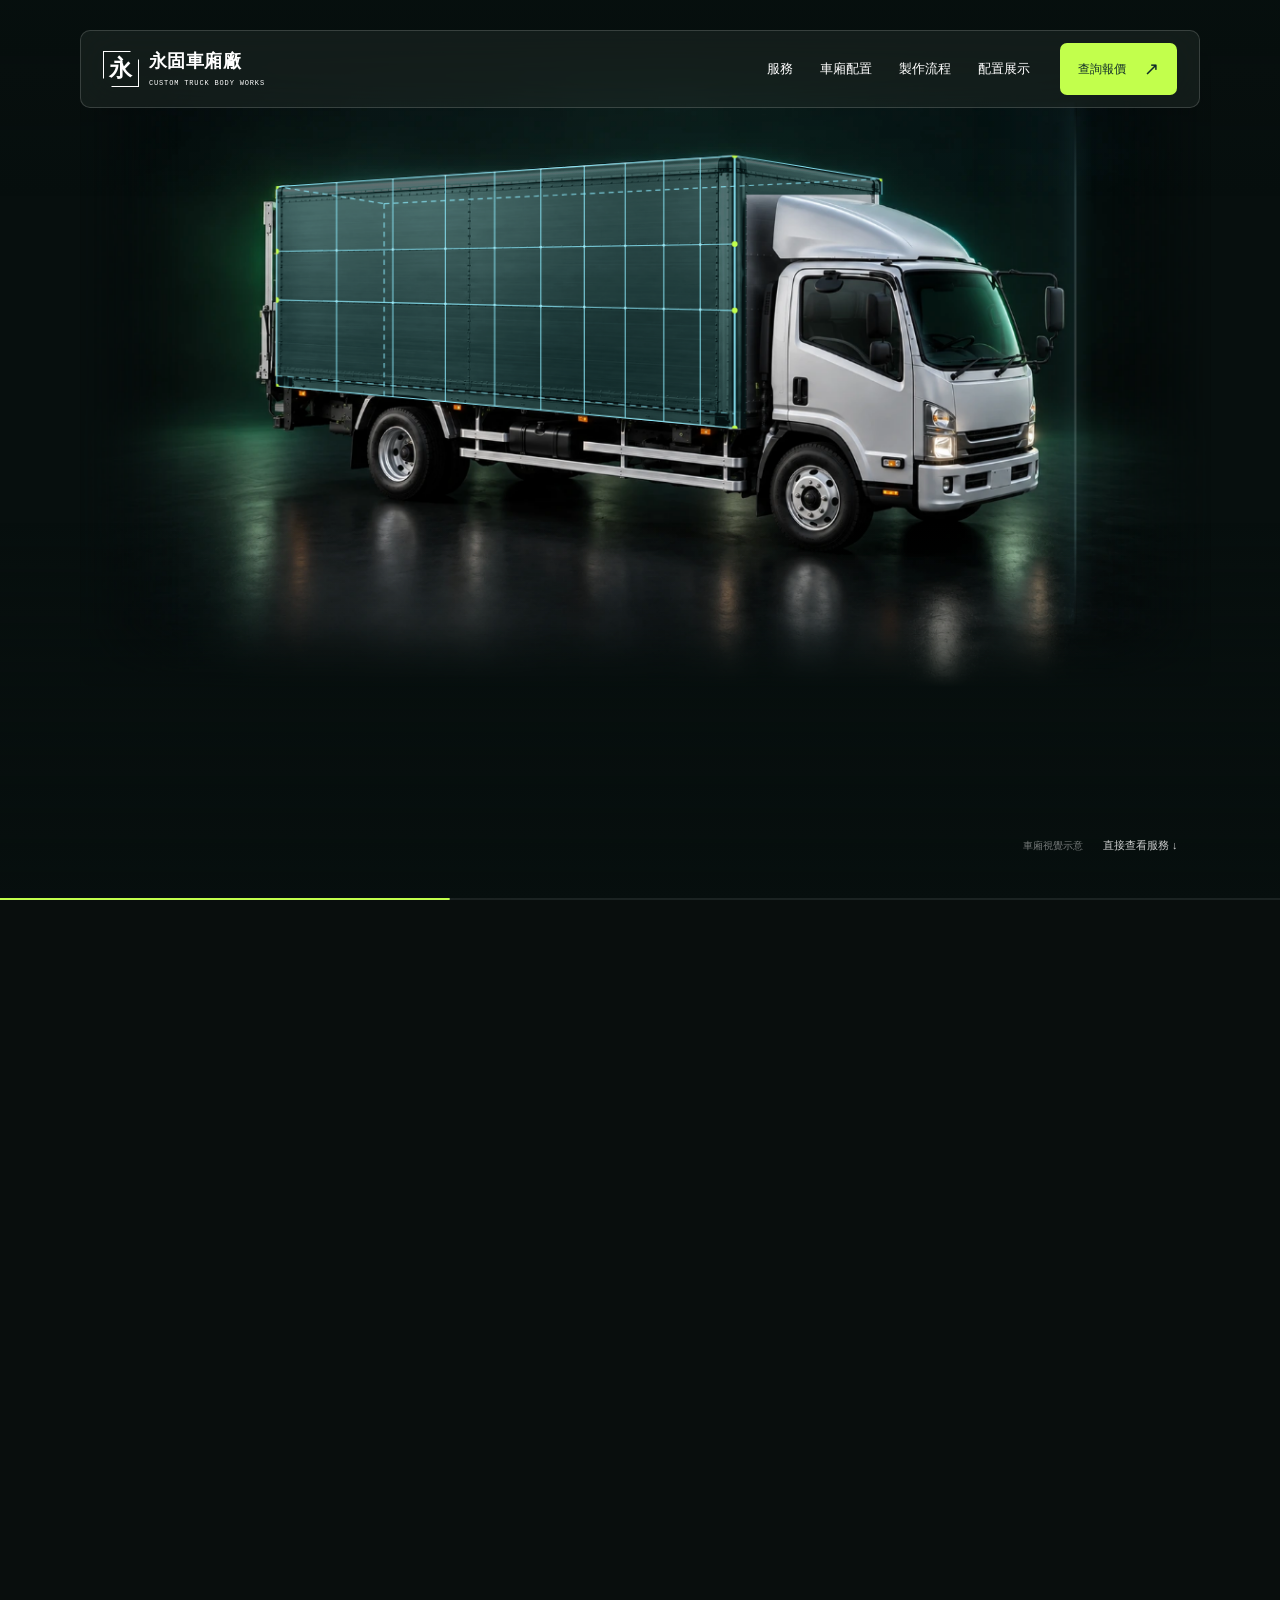
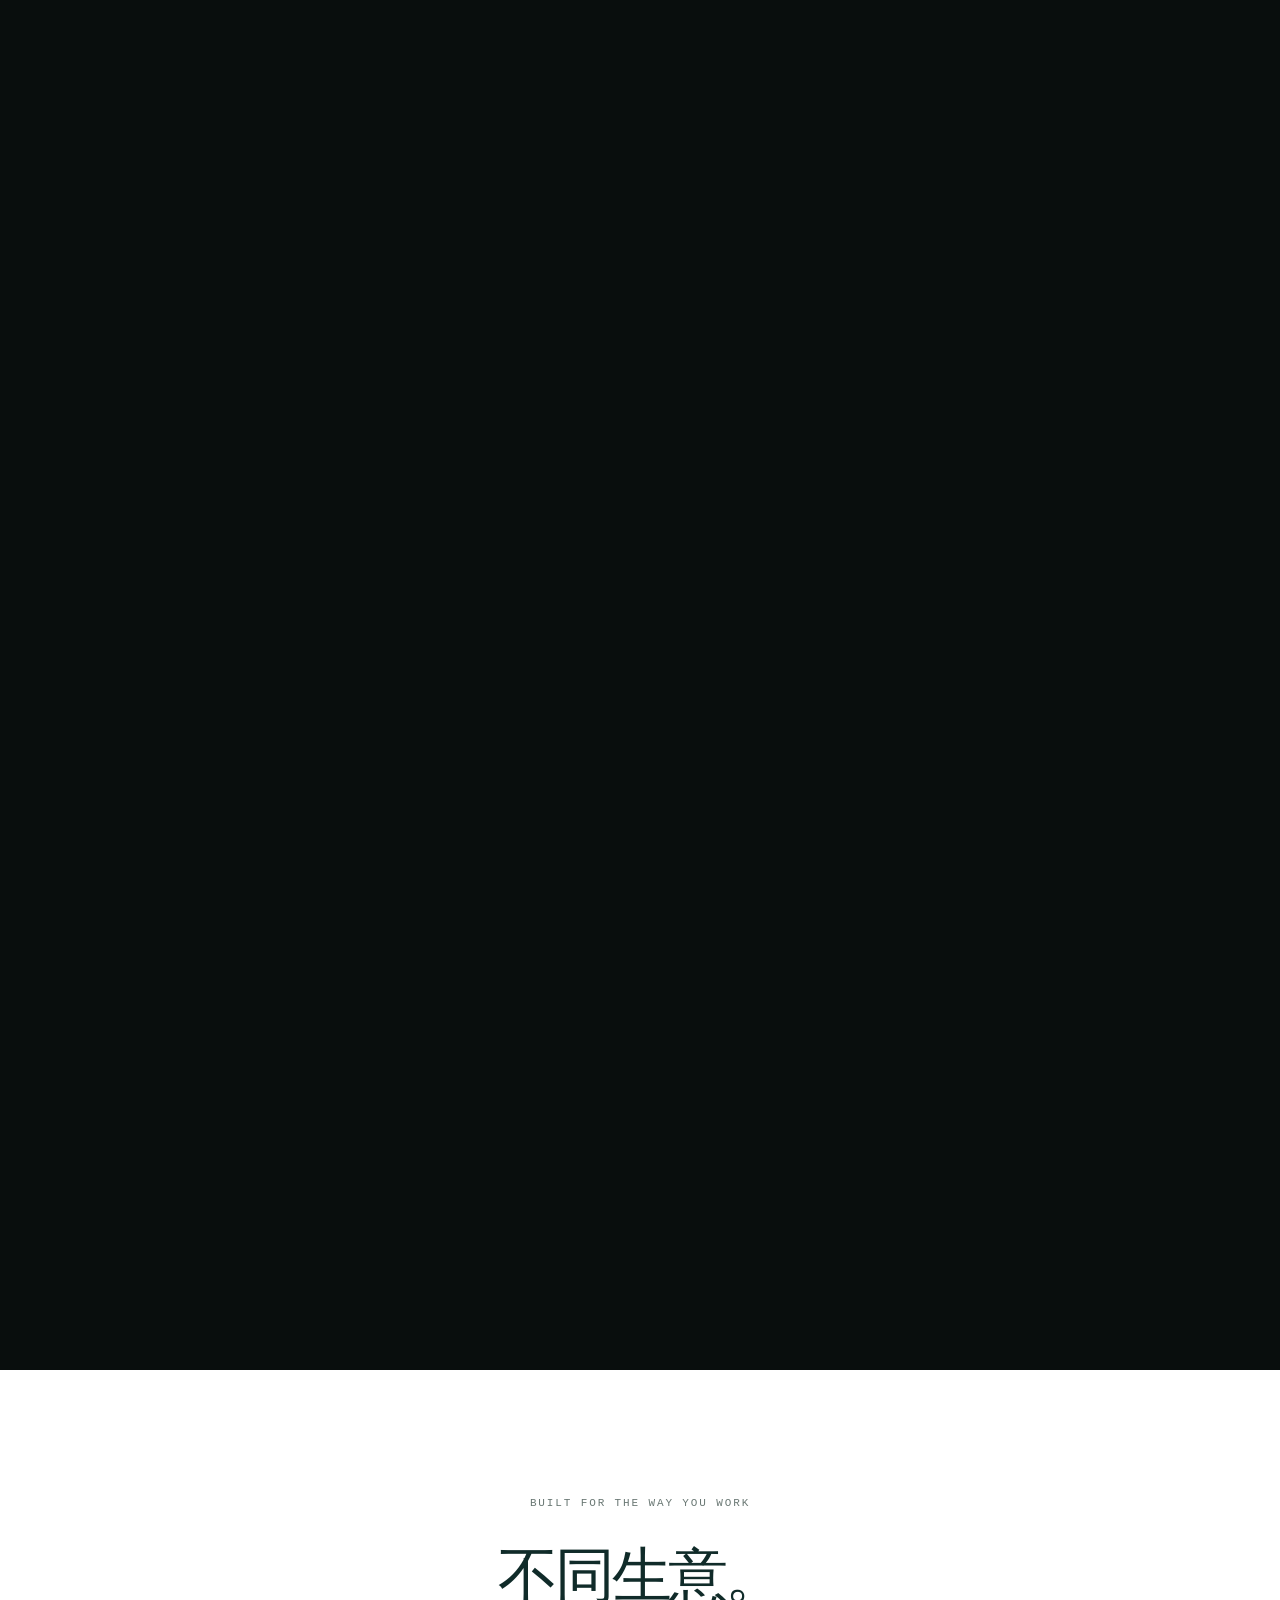
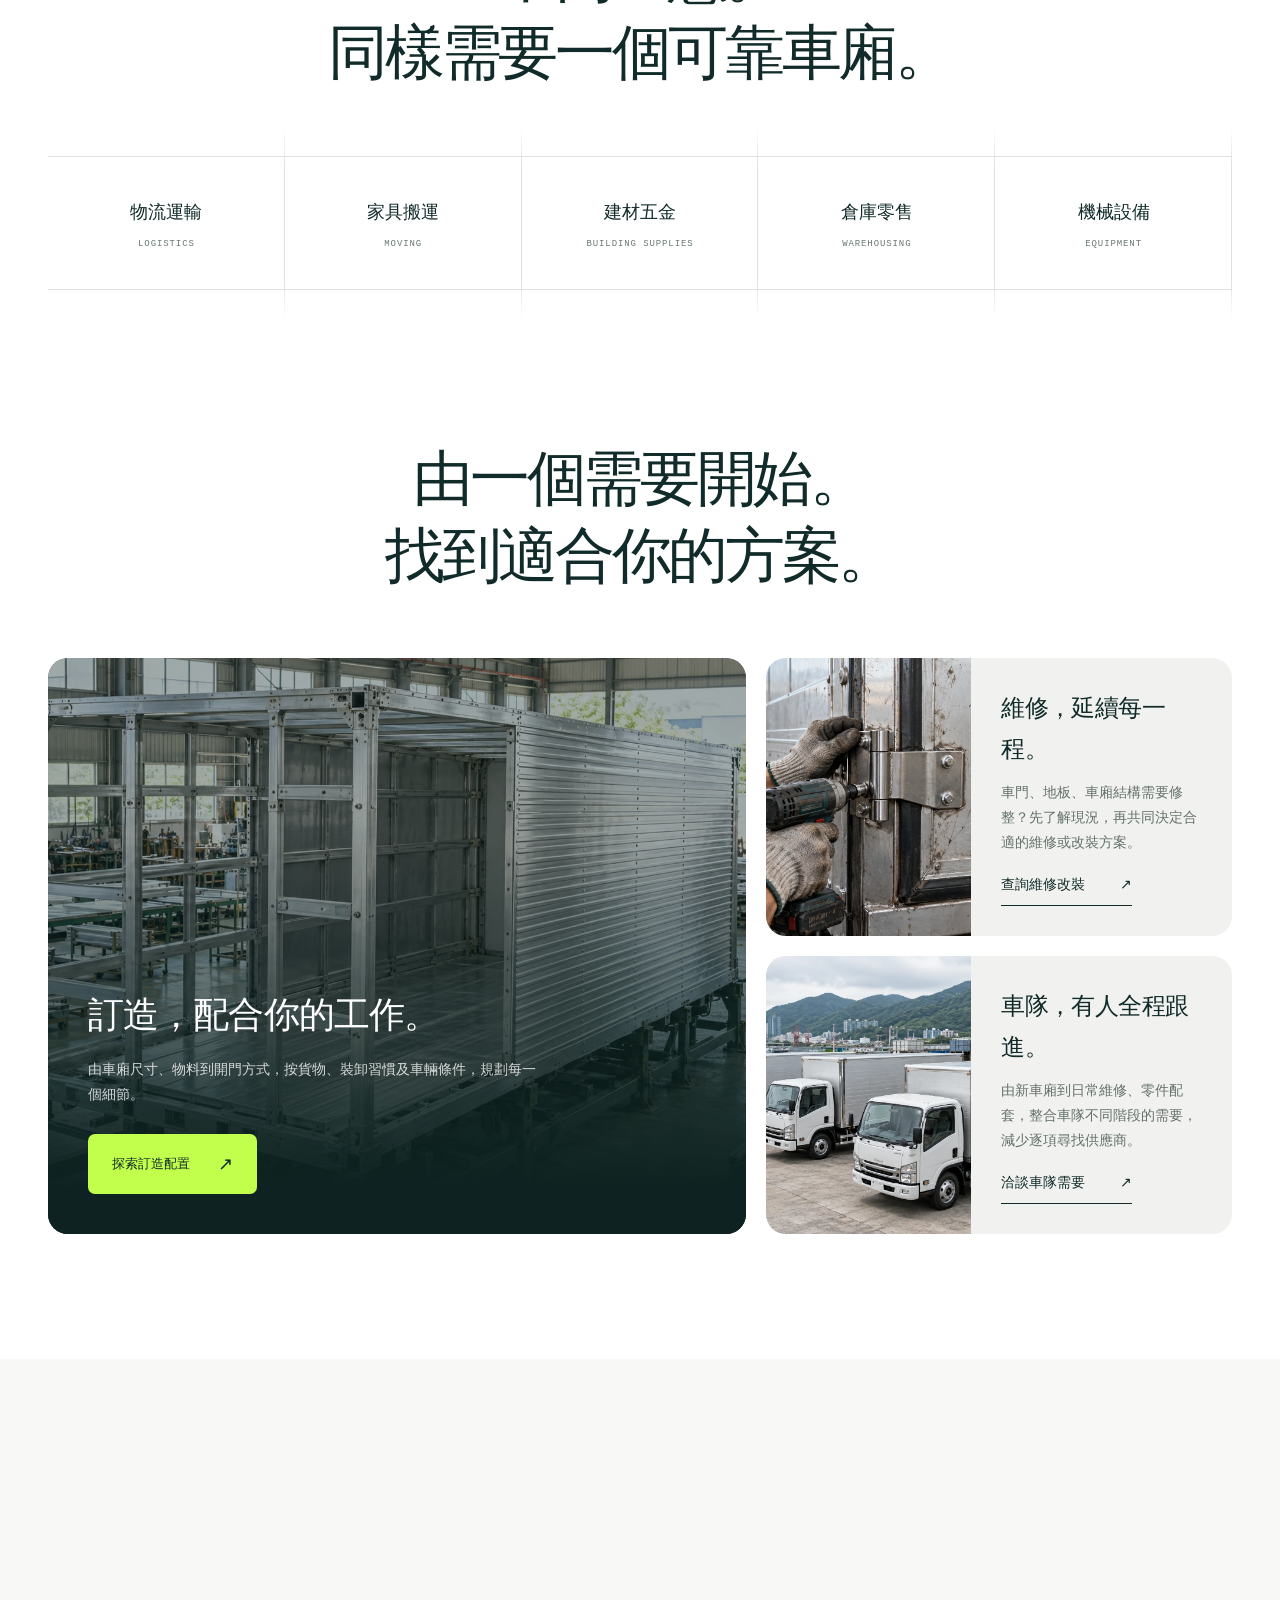
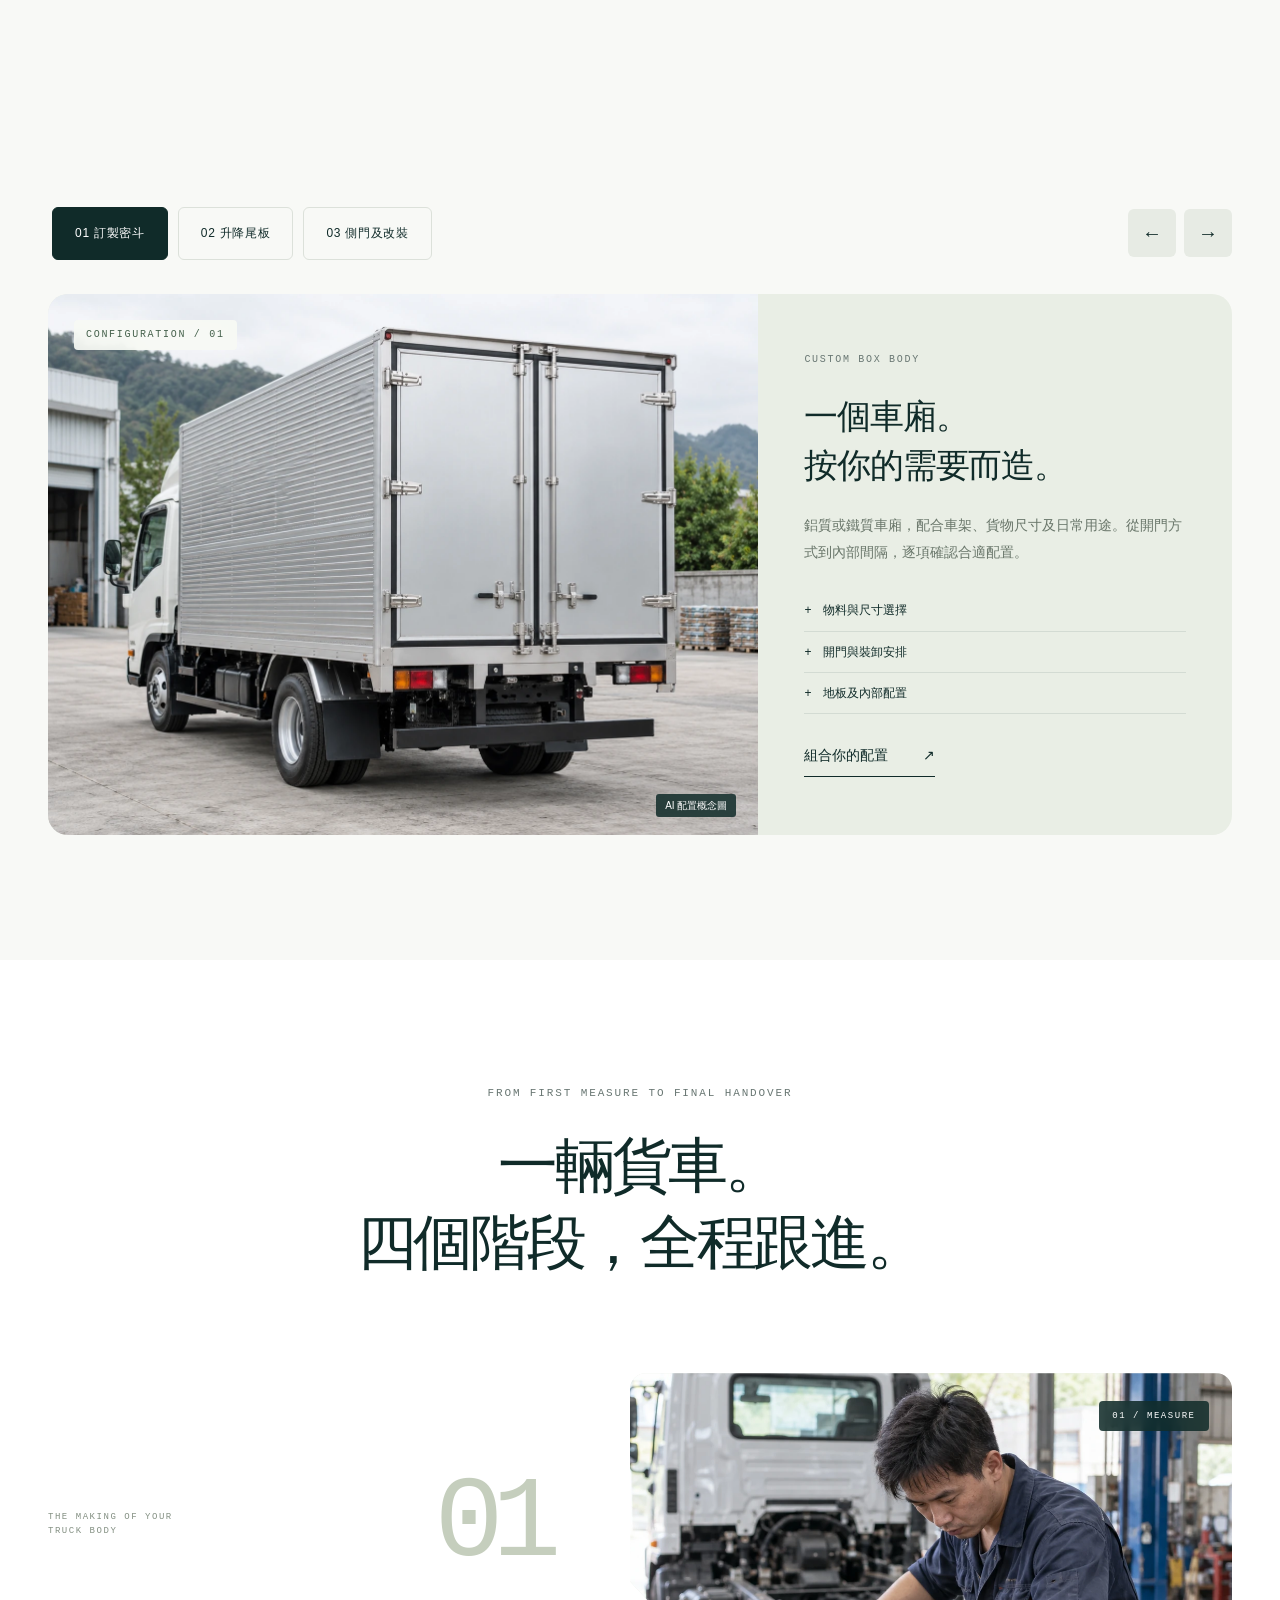
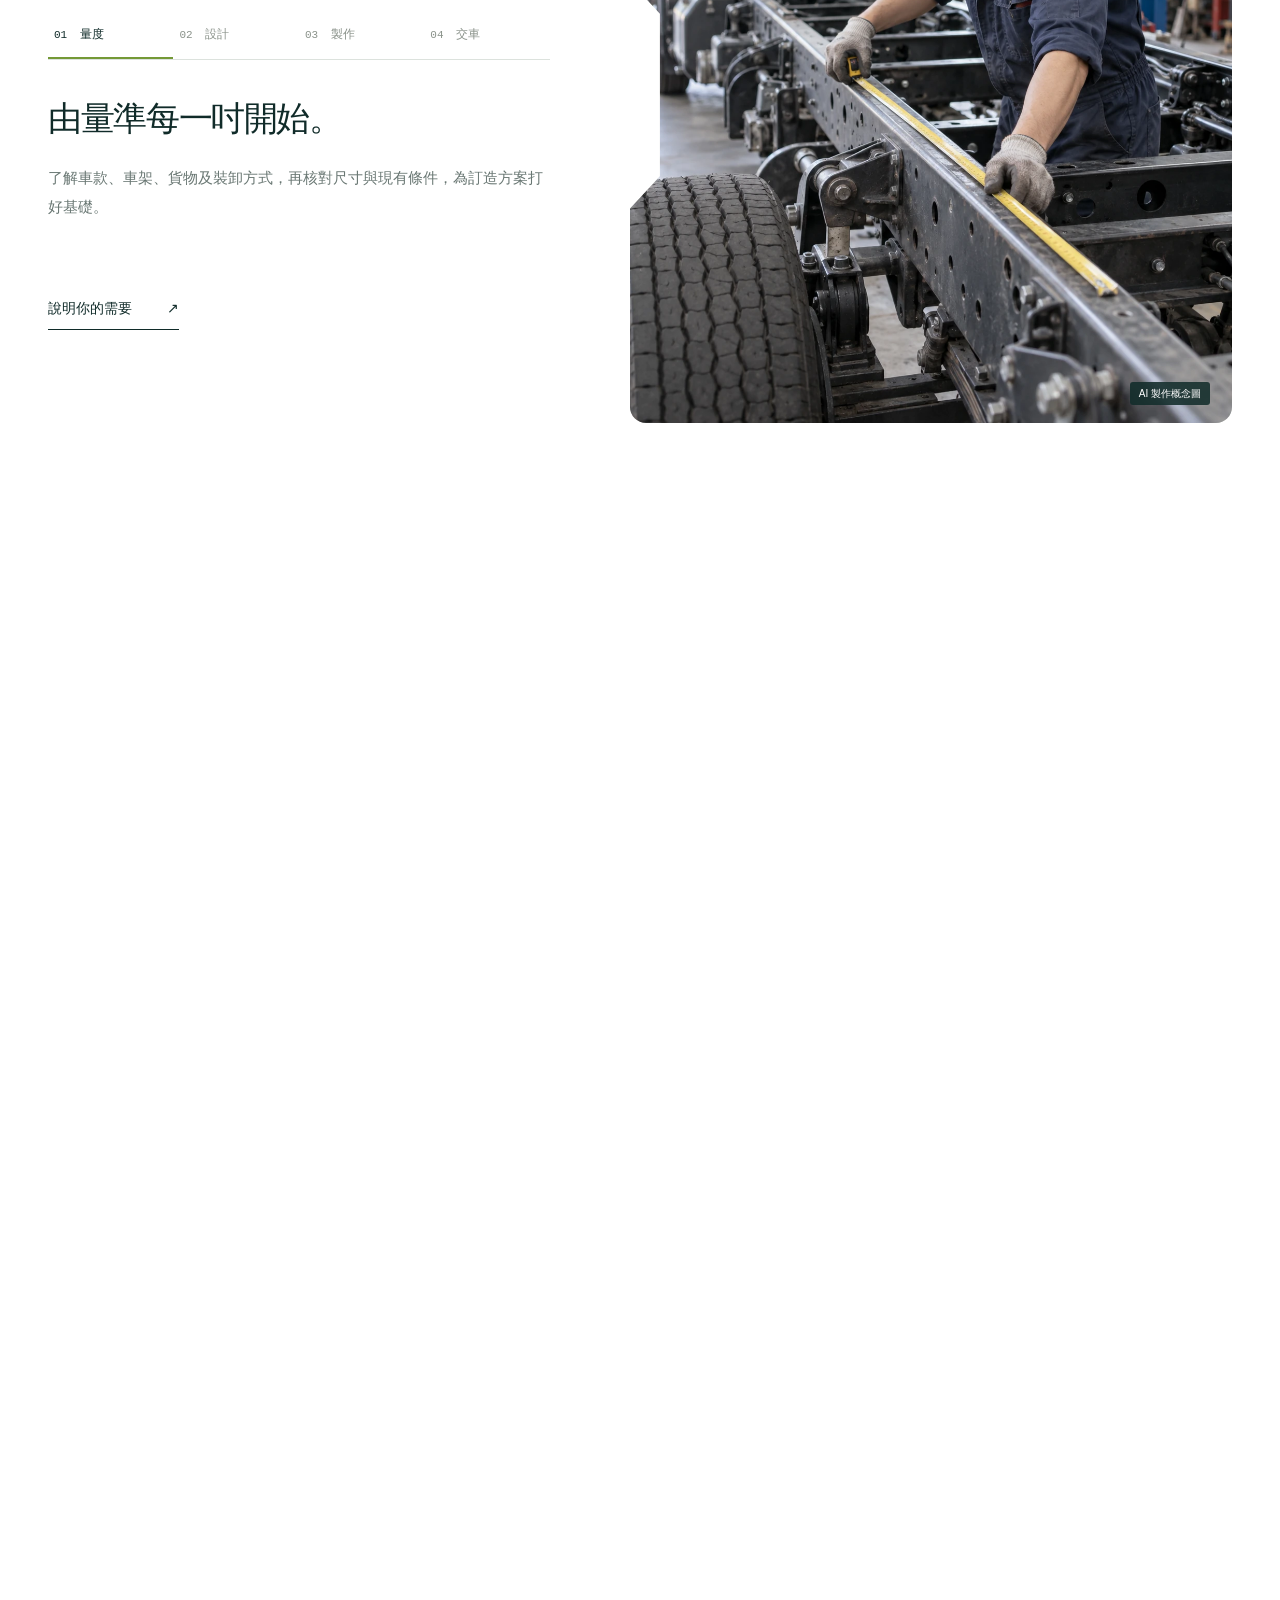
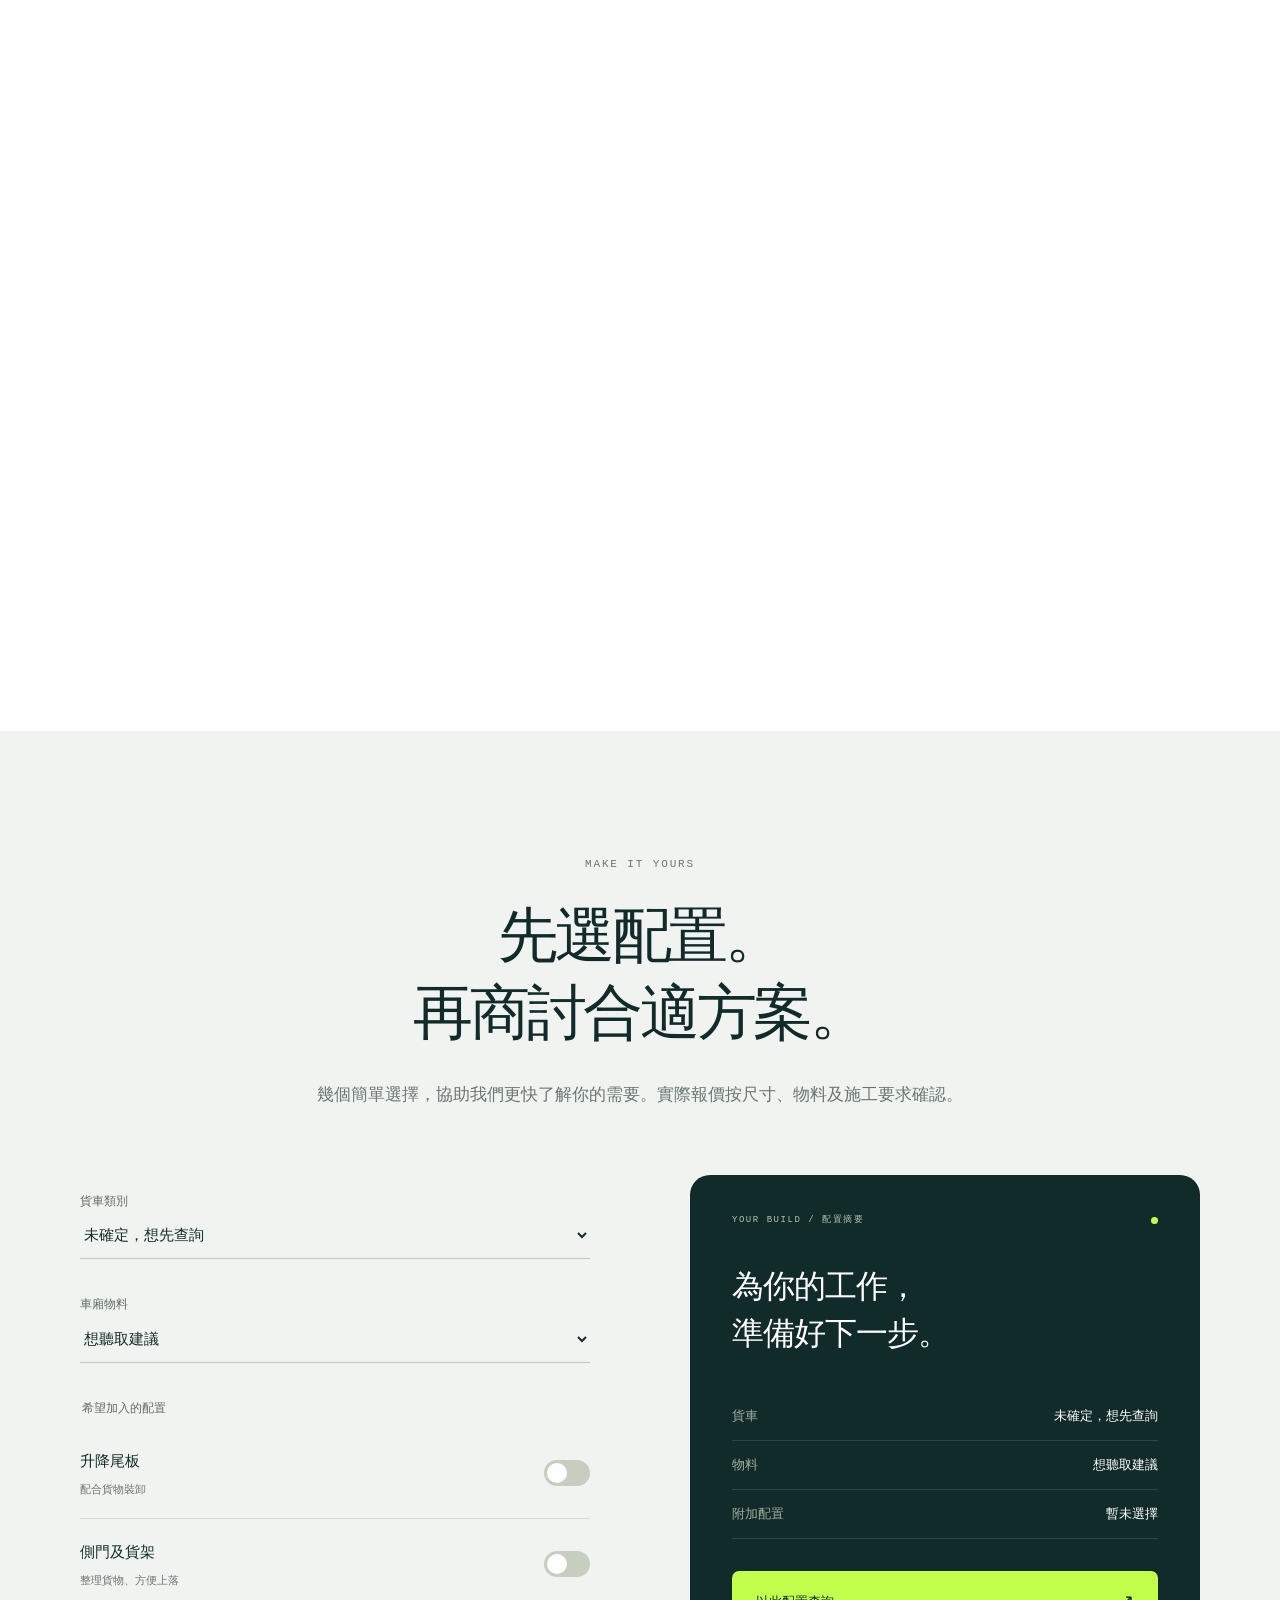
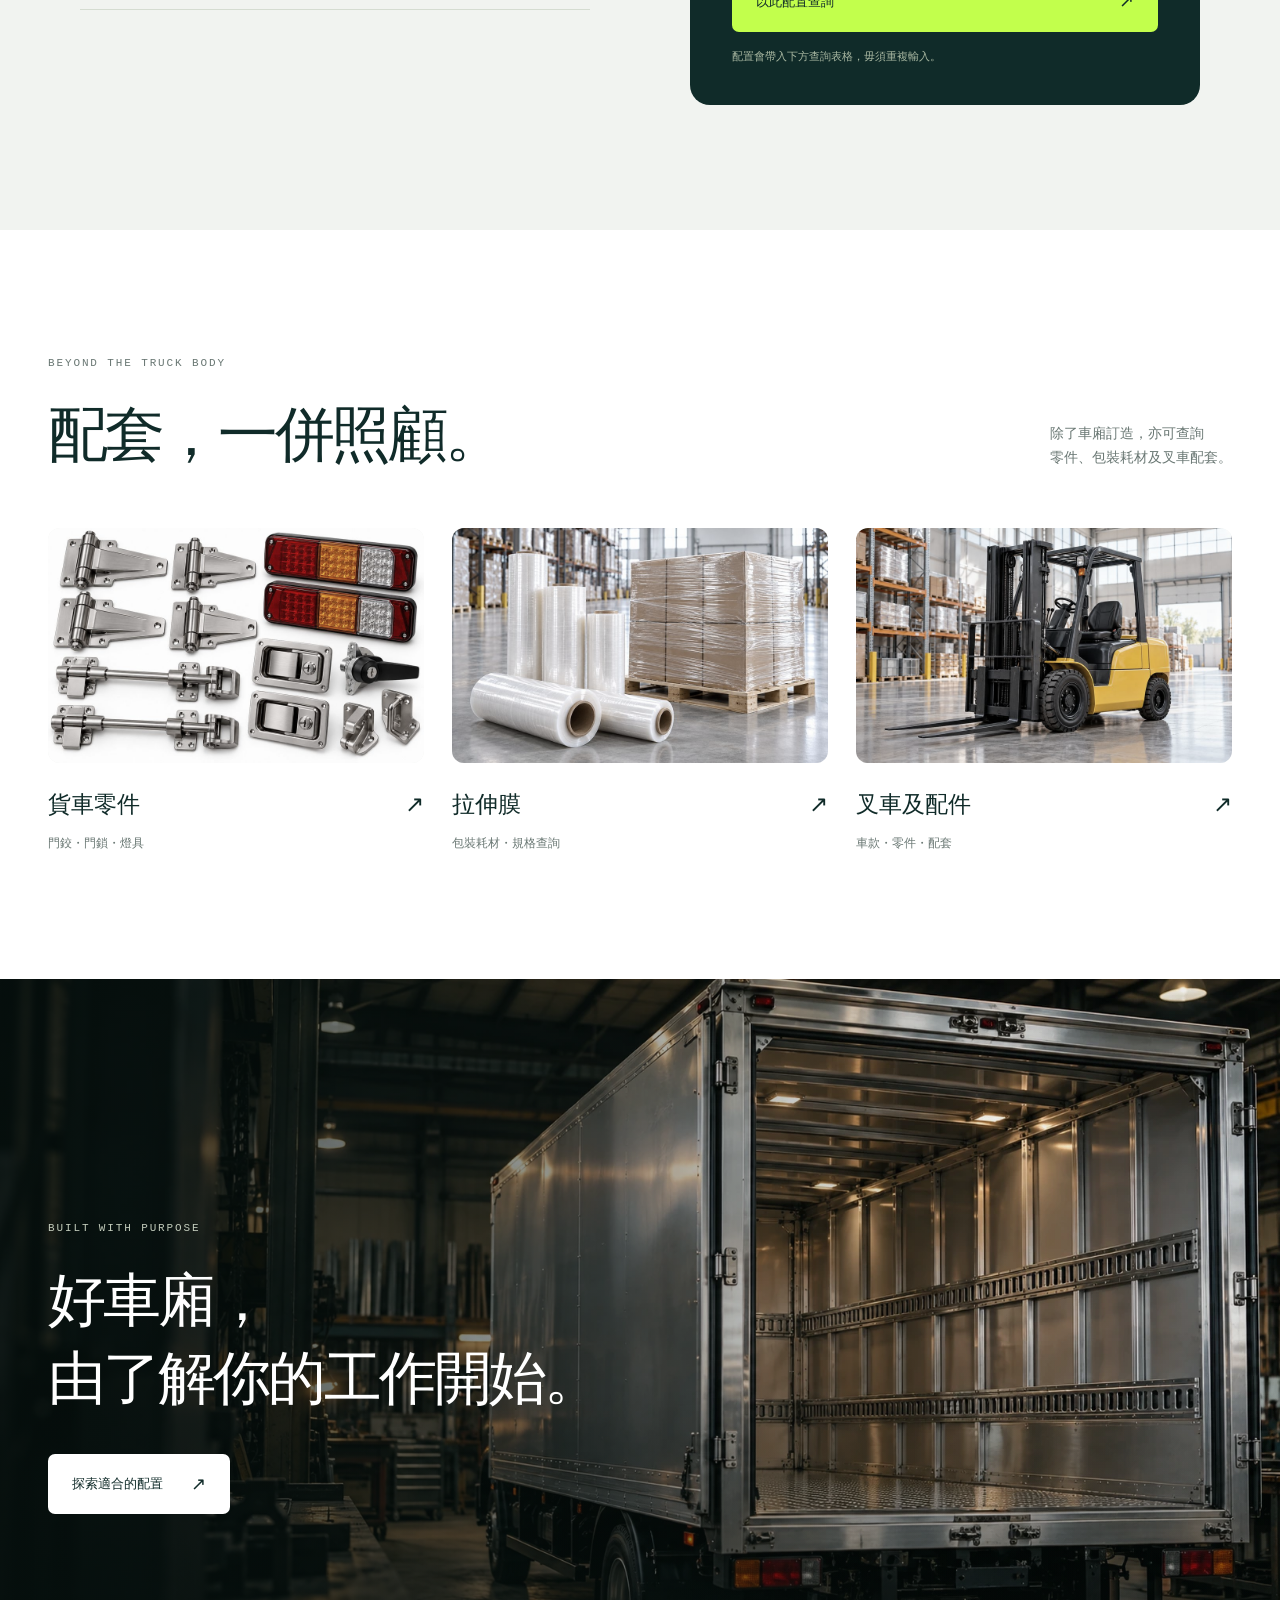
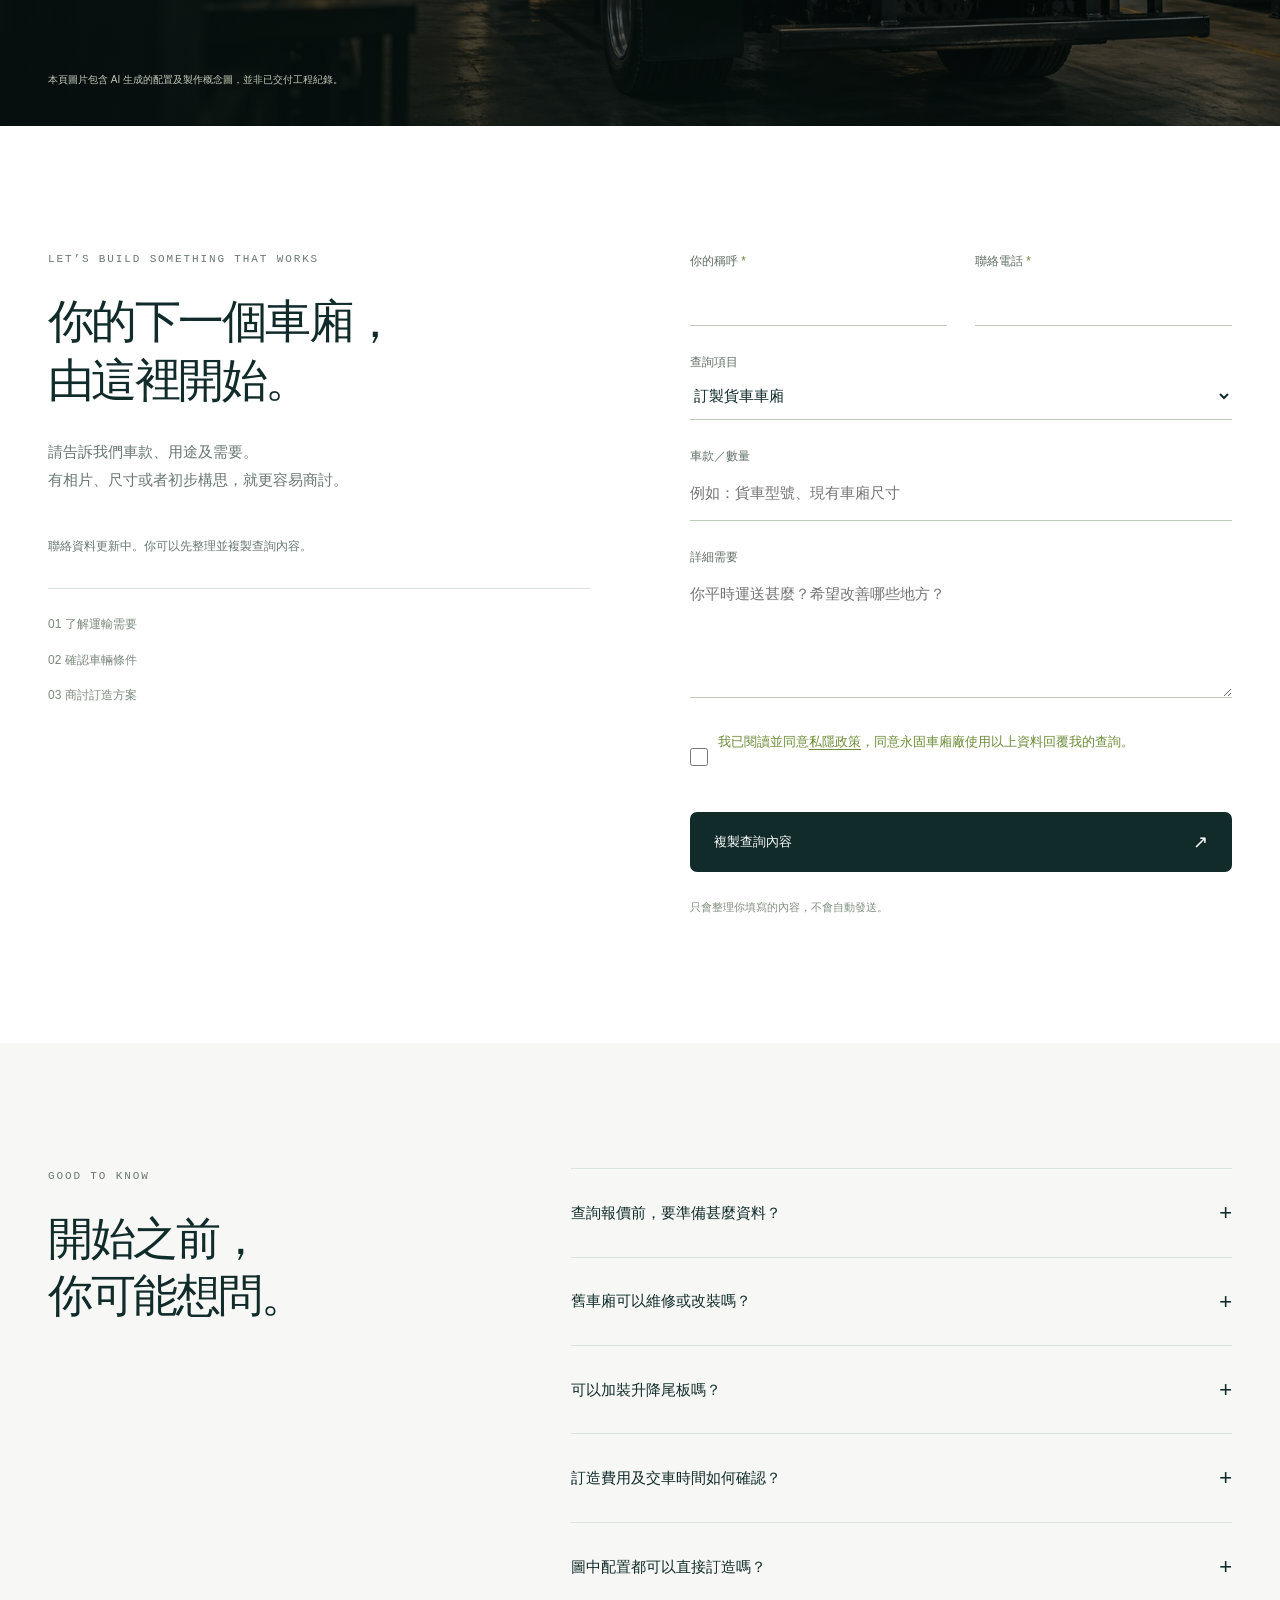
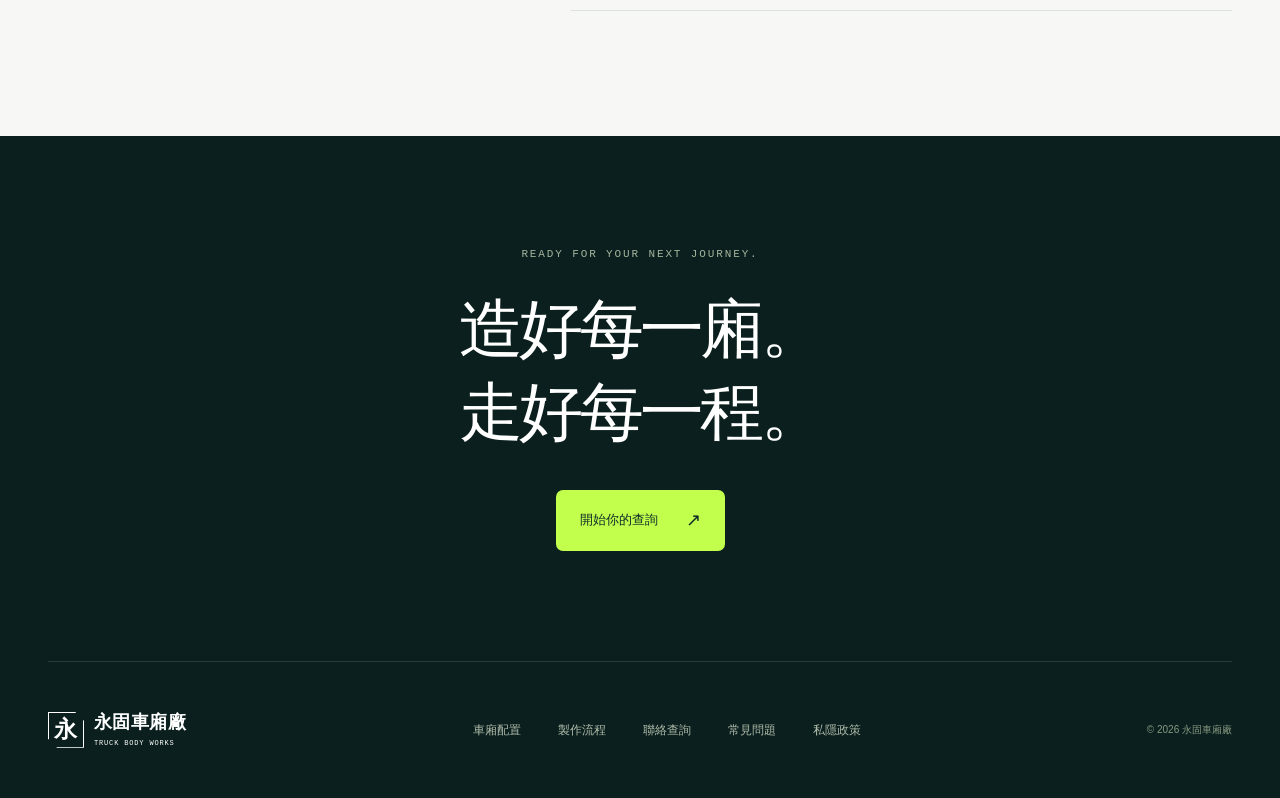
==== commit 66ee279d: "Update temporary site: bento services, mobile contact bar, privacy page, launch prep Co-Authored-By:" ====
--- a/index.html
+++ b/index.html
@@ -7,10 +7,18 @@
   <meta name="theme-color" content="#102b29">
   <title>永固車廂廠｜為每一程，造好每一廂</title>
   <meta name="description" content="永固車廂廠，提供貨車車廂訂造、尾板加裝、改裝維修、貨車零件及配套。由量度到交車，按實際運輸需要設計。">
+  <meta property="og:type" content="website">
+  <meta property="og:locale" content="zh_HK">
+  <meta property="og:site_name" content="永固車廂廠">
+  <meta property="og:title" content="永固車廂廠｜為每一程，造好每一廂">
+  <meta property="og:description" content="貨車車廂訂造、升降尾板加裝、改裝維修及配套。由量度到交車，按實際運輸需要設計。">
+  <meta property="og:image" content="images/og-image.png">
+  <meta property="og:image:width" content="1200">
+  <meta property="og:image:height" content="630">
+  <meta name="twitter:card" content="summary_large_image">
   <link rel="icon" href="images/favicon.svg" type="image/svg+xml">
-  <link rel="preconnect" href="https://fonts.googleapis.com">
-  <link rel="preconnect" href="https://fonts.gstatic.com" crossorigin>
-  <link href="https://fonts.googleapis.com/css2?family=Noto+Sans+TC:wght@400;500;600;700&family=IBM+Plex+Mono:wght@400;500&display=swap" rel="stylesheet">
+  <link rel="apple-touch-icon" href="images/apple-touch-icon.png">
+  <link rel="manifest" href="site.webmanifest">
   <link rel="preload" href="images/truck-film-first-frame.webp" as="image">
   <link rel="stylesheet" href="styles.css?v=3">
   <script type="importmap">{"imports":{"three":"./vendor/three/three.module.js","three/addons/":"./vendor/three/addons/"}}</script>
@@ -53,7 +61,7 @@
         <div class="hero-message message-one" aria-hidden="true"><span class="mono">01 / BUILT AROUND YOU</span><p>從每一吋結構，<br>配合每一種需要。</p></div>
         <div class="hero-message message-two" aria-hidden="true"><span class="mono">02 / EVERY DETAIL MATTERS</span><p>讓細節，<br>成為每日的可靠。</p></div>
         <div class="hero-message message-three" aria-hidden="true"><span class="mono">03 / FROM WORKSHOP TO ROAD</span><p>由量度到交車。<br>一路，全程跟進。</p><a class="button button-lime" href="#products" tabindex="-1">探索車廂配置 <span aria-hidden="true">↗</span></a></div>
-        <div class="hero-bottom"><span class="mono hero-scroll-hint">SCROLL TO EXPLORE <i></i></span><span class="hero-caption">車廂視覺示意</span><a class="skip-intro" href="#services">直接睇服務 <span aria-hidden="true">↓</span></a></div>
+        <div class="hero-bottom"><span class="mono hero-scroll-hint">SCROLL TO EXPLORE <i></i></span><span class="hero-caption">車廂視覺示意</span><a class="skip-intro" href="#services">直接查看服務 <span aria-hidden="true">↓</span></a></div>
         <div class="hero-timeline" aria-hidden="true"><span></span></div>
       </div>
     </section>
@@ -64,12 +72,14 @@
       </div>
     </section>
 
+    <section class="cases-section section-pad" id="cases" hidden><div class="container"><div class="section-head reveal"><h2 class="section-title">做過的車廂，<br>由行業看起。</h2></div><div class="cases-grid" id="casesGrid"></div></div></section>
+
     <section class="section-pad services-section" id="services">
-      <div class="container"><div class="section-head reveal"><p class="eyebrow">START WITH WHAT YOU NEED</p><h2 class="section-title">由一個需要開始。<br>找到適合你的方案。</h2></div>
-        <div class="service-grid">
-          <article class="service-card reveal"><span class="mono">01 / REPAIR & REFIT</span><h3>維修，延續每一程。</h3><p>車門、地板、車廂結構需要修整？先了解現況，再一齊決定合適的維修或改裝方案。</p><div class="service-image"><img class="illo" src="images/illustrations/service-repair.svg" width="660" height="400" loading="lazy" alt="車廂維修示意圖：更換側板、門鉸維修及地板修整"></div><a href="#contact" class="pill-link" data-enquiry="車廂維修／改裝">查詢維修改裝 <span>↗</span></a></article>
-          <article class="service-card reveal"><span class="mono">02 / CUSTOM TRUCK BODIES</span><h3>訂造，配合你的工作。</h3><p>由車廂尺寸、物料到開門方式，按貨物、裝卸習慣及車輛條件，規劃每一個細節。</p><div class="service-image"><img class="illo" src="images/illustrations/service-custom.svg" width="660" height="400" loading="lazy" alt="車廂爆炸示意圖：頂板、側板、尾門及地板"></div><a href="#products" class="pill-link">探索訂造配置 <span>↗</span></a></article>
-          <article class="service-card reveal"><span class="mono">03 / FLEET SUPPORT</span><h3>車隊，有人全程跟進。</h3><p>由新車廂到日常維修、零件配套，整合車隊不同階段的需要，減少逐項尋找供應商。</p><div class="service-image"><img class="illo" src="images/illustrations/service-fleet.svg" width="660" height="400" loading="lazy" alt="車隊示意圖：新車廂訂造、日常維修保養及零件配套"></div><a href="#contact" class="pill-link" data-enquiry="車隊合作">洽談車隊需要 <span>↗</span></a></article>
+      <div class="container"><div class="section-head reveal"><h2 class="section-title">由一個需要開始。<br>找到適合你的方案。</h2></div>
+        <div class="service-bento">
+          <article class="service-card service-feature reveal"><img class="real-photo" src="images/service-custom-photo.webp" width="660" height="400" loading="lazy" alt="訂造車廂寫實概念圖：廠房內組裝鋁質廂骨及側板"><div class="service-feature-body"><h3>訂造，配合你的工作。</h3><p>由車廂尺寸、物料到開門方式，按貨物、裝卸習慣及車輛條件，規劃每一個細節。</p><a href="#products" class="button button-lime">探索訂造配置 <span aria-hidden="true">↗</span></a></div></article>
+          <article class="service-card service-side reveal"><div class="service-image"><img class="real-photo" src="images/service-repair-photo.webp" width="660" height="400" loading="lazy" alt="門鉸維修寫實概念圖：技師修整貨車尾門接合位置"></div><div class="service-side-body"><h3>維修，延續每一程。</h3><p>車門、地板、車廂結構需要修整？先了解現況，再共同決定合適的維修或改裝方案。</p><a href="#contact" class="text-link" data-enquiry="車廂維修／改裝">查詢維修改裝 <span>↗</span></a></div></article>
+          <article class="service-card service-side reveal"><div class="service-image"><img class="real-photo" src="images/service-fleet-photo.webp" width="660" height="400" loading="lazy" alt="車隊支援寫實概念圖：貨車在工業車場排列"></div><div class="service-side-body"><h3>車隊，有人全程跟進。</h3><p>由新車廂到日常維修、零件配套，整合車隊不同階段的需要，減少逐項尋找供應商。</p><a href="#contact" class="text-link" data-enquiry="車隊合作">洽談車隊需要 <span>↗</span></a></div></article>
         </div>
       </div>
     </section>
@@ -77,27 +87,27 @@
     <section class="product-section section-pad" id="products">
       <div class="container"><div class="section-head reveal"><p class="eyebrow">ONE TRUCK. YOUR POSSIBILITIES.</p><h2 class="section-title">每一個配置，<br>都有它的用途。</h2><p class="section-sub">從車廂本體，到每一次裝卸。選擇你想了解的部分。</p></div>
         <div class="product-controls"><div class="tab-list" role="tablist" aria-label="車廂配置"><button id="product-tab-0" role="tab" aria-selected="true" aria-controls="product-panel" data-product="0">01 訂製密斗</button><button id="product-tab-1" role="tab" aria-selected="false" aria-controls="product-panel" data-product="1" tabindex="-1">02 升降尾板</button><button id="product-tab-2" role="tab" aria-selected="false" aria-controls="product-panel" data-product="2" tabindex="-1">03 側門及改裝</button></div><div class="arrows"><button id="productPrev" aria-label="上一個配置">←</button><button id="productNext" aria-label="下一個配置">→</button></div></div>
-        <div class="product-panel" id="product-panel" role="tabpanel" aria-labelledby="product-tab-0" tabindex="0"><div class="product-visual"><img id="productImage" class="illo" src="images/illustrations/product-box.svg" width="1000" height="860" loading="lazy" alt="密斗車廂剖面示意圖：鋁質外板、廂骨、地板及尾門"><span class="image-label mono">CONFIGURATION / 01</span><span class="visual-note">配置示意</span></div><div class="product-copy"><p class="eyebrow" id="productLabel">CUSTOM BOX BODY</p><h3 id="productTitle">一個車廂。<br>按你的需要而造。</h3><p id="productDescription">鋁質或鐵質車廂，配合車架、貨物尺寸及日常用途。從開門方式到內部間隔，逐項確認合適配置。</p><ul id="productFeatures"><li>物料與尺寸選擇</li><li>開門與裝卸安排</li><li>地板及內部配置</li></ul><a class="text-link" href="#configure">組合你的配置 <span>↗</span></a></div></div>
+        <div class="product-panel" id="product-panel" role="tabpanel" aria-labelledby="product-tab-0" tabindex="0"><div class="product-visual"><img id="productImage" class="real-photo" src="images/product-box-photo.webp" width="1000" height="860" loading="lazy" alt="訂製密斗寫實概念圖：鋁質車廂尾門及外板"><span class="image-label mono">CONFIGURATION / 01</span><span class="visual-note">AI 配置概念圖</span></div><div class="product-copy"><p class="eyebrow" id="productLabel">CUSTOM BOX BODY</p><h3 id="productTitle">一個車廂。<br>按你的需要而造。</h3><p id="productDescription">鋁質或鐵質車廂，配合車架、貨物尺寸及日常用途。從開門方式到內部間隔，逐項確認合適配置。</p><ul id="productFeatures"><li>物料與尺寸選擇</li><li>開門與裝卸安排</li><li>地板及內部配置</li></ul><a class="text-link" href="#configure">組合你的配置 <span>↗</span></a></div></div>
       </div>
     </section>
 
     <section class="process-section" id="process">
       <div class="container process-heading"><p class="eyebrow reveal">FROM FIRST MEASURE TO FINAL HANDOVER</p><h2 class="section-title reveal">一輛貨車。<br>四個階段，全程跟進。</h2></div>
-      <div class="process-scroll" id="processScroll"><div class="process-sticky container"><div class="process-copy"><div class="process-top"><span class="mono">THE MAKING OF YOUR TRUCK BODY</span><span class="process-number" id="processNumber" aria-hidden="true">01</span></div><div class="process-tabs" role="tablist" aria-label="製作階段"><button role="tab" id="process-tab-0" aria-selected="true" aria-controls="process-panel" data-step="0">01 <span>量度</span></button><button role="tab" id="process-tab-1" aria-selected="false" aria-controls="process-panel" data-step="1" tabindex="-1">02 <span>設計</span></button><button role="tab" id="process-tab-2" aria-selected="false" aria-controls="process-panel" data-step="2" tabindex="-1">03 <span>製作</span></button><button role="tab" id="process-tab-3" aria-selected="false" aria-controls="process-panel" data-step="3" tabindex="-1">04 <span>交車</span></button></div><div id="process-panel" role="tabpanel" aria-labelledby="process-tab-0" tabindex="0"><h3 id="processTitle">由量準每一吋開始。</h3><p id="processDescription">了解車款、車架、貨物及裝卸方式，再核對尺寸與現有條件，為訂造方案打好基礎。</p></div><a class="text-link" href="#contact">講低你的需要 <span>↗</span></a></div><div class="process-visual" id="processVisual"><img id="processImage" class="illo" src="images/illustrations/process-measure.svg" width="900" height="900" loading="lazy" alt="量度示意圖：車架長度、軸距及車架高度"><div class="measurement-overlay" aria-hidden="true"><span class="measure-x"></span><span class="measure-y"></span><span class="crosshair crosshair-a"></span><span class="crosshair crosshair-b"></span></div><span class="process-image-label mono" id="processImageLabel">01 / MEASURE</span><span class="visual-note">製作概念示意</span></div></div></div>
+      <div class="process-scroll" id="processScroll"><div class="process-sticky container"><div class="process-copy"><div class="process-top"><span class="mono">THE MAKING OF YOUR TRUCK BODY</span><span class="process-number" id="processNumber" aria-hidden="true">01</span></div><div class="process-tabs" role="tablist" aria-label="製作階段"><button role="tab" id="process-tab-0" aria-selected="true" aria-controls="process-panel" data-step="0">01 <span>量度</span></button><button role="tab" id="process-tab-1" aria-selected="false" aria-controls="process-panel" data-step="1" tabindex="-1">02 <span>設計</span></button><button role="tab" id="process-tab-2" aria-selected="false" aria-controls="process-panel" data-step="2" tabindex="-1">03 <span>製作</span></button><button role="tab" id="process-tab-3" aria-selected="false" aria-controls="process-panel" data-step="3" tabindex="-1">04 <span>交車</span></button></div><div id="process-panel" role="tabpanel" aria-labelledby="process-tab-0" tabindex="0"><h3 id="processTitle">由量準每一吋開始。</h3><p id="processDescription">了解車款、車架、貨物及裝卸方式，再核對尺寸與現有條件，為訂造方案打好基礎。</p></div><a class="text-link" href="#contact">說明你的需要 <span>↗</span></a></div><div class="process-visual" id="processVisual"><img id="processImage" class="real-photo" src="images/process-measure-photo.webp" width="900" height="900" loading="lazy" alt="量度寫實概念圖：技師核對車架尺寸"><div class="measurement-overlay" aria-hidden="true"><span class="measure-x"></span><span class="measure-y"></span><span class="crosshair crosshair-a"></span><span class="crosshair crosshair-b"></span></div><span class="process-image-label mono" id="processImageLabel">01 / MEASURE</span><span class="visual-note">AI 製作概念圖</span></div></div></div>
     </section>
 
-    <section class="configure-section section-pad" id="configure"><div class="container"><div class="section-head reveal"><p class="eyebrow">MAKE IT YOURS</p><h2 class="section-title">先選配置。<br>再傾合適方案。</h2><p class="section-sub">幾個簡單選擇，幫我哋更快了解你的需要。實際報價按尺寸、物料及施工要求確認。</p></div><div class="config-grid reveal"><form class="config-form" id="configForm"><label>貨車類別<select name="tonnage" id="configTonnage"><option>未確定，想先查詢</option><option>5.5 噸或以下</option><option>5.5 噸以上</option></select></label><label>車廂物料<select name="material" id="configMaterial"><option>想聽取建議</option><option>鋁質車廂</option><option>鐵質車廂</option></select></label><fieldset><legend>希望加入的配置</legend><label class="check-row"><span>升降尾板<small>配合貨物裝卸</small></span><input type="checkbox" name="tailLift"><span class="switch" aria-hidden="true"></span></label><label class="check-row"><span>側門及貨架<small>整理貨物、方便上落</small></span><input type="checkbox" name="sideDoor"><span class="switch" aria-hidden="true"></span></label></fieldset></form><div class="config-summary"><div class="summary-top"><span class="mono">YOUR BUILD / 配置摘要</span><span class="status-dot" aria-hidden="true"></span></div><h3>為你的工作，<br>準備好下一步。</h3><dl id="configSummary"><div><dt>貨車</dt><dd>未確定，想先查詢</dd></div><div><dt>物料</dt><dd>想聽取建議</dd></div><div><dt>附加配置</dt><dd>暫未選擇</dd></div></dl><a class="button button-lime" href="#contact" id="useConfiguration">以此配置查詢 <span>↗</span></a><p class="small-note">配置會帶入下方查詢表格，毋須重複輸入。</p></div></div></div></section>
+    <section class="configure-section section-pad" id="configure"><div class="container"><div class="section-head reveal"><p class="eyebrow">MAKE IT YOURS</p><h2 class="section-title">先選配置。<br>再商討合適方案。</h2><p class="section-sub">幾個簡單選擇，協助我們更快了解你的需要。實際報價按尺寸、物料及施工要求確認。</p></div><div class="config-grid reveal"><form class="config-form" id="configForm"><label>貨車類別<select name="tonnage" id="configTonnage"><option>未確定，想先查詢</option><option>5.5 噸或以下</option><option>5.5 噸以上</option></select></label><label>車廂物料<select name="material" id="configMaterial"><option>想聽取建議</option><option>鋁質車廂</option><option>鐵質車廂</option></select></label><fieldset><legend>希望加入的配置</legend><label class="check-row"><span>升降尾板<small>配合貨物裝卸</small></span><input type="checkbox" name="tailLift"><span class="switch" aria-hidden="true"></span></label><label class="check-row"><span>側門及貨架<small>整理貨物、方便上落</small></span><input type="checkbox" name="sideDoor"><span class="switch" aria-hidden="true"></span></label></fieldset></form><div class="config-summary"><div class="summary-top"><span class="mono">YOUR BUILD / 配置摘要</span><span class="status-dot" aria-hidden="true"></span></div><h3>為你的工作，<br>準備好下一步。</h3><dl id="configSummary"><div><dt>貨車</dt><dd>未確定，想先查詢</dd></div><div><dt>物料</dt><dd>想聽取建議</dd></div><div><dt>附加配置</dt><dd>暫未選擇</dd></div></dl><a class="button button-lime" href="#contact" id="useConfiguration">以此配置查詢 <span>↗</span></a><p class="small-note">配置會帶入下方查詢表格，毋須重複輸入。</p></div></div></div></section>
 
     <section class="accessory-section section-pad" id="accessories"><div class="container"><div class="split-heading reveal"><div><p class="eyebrow">BEYOND THE TRUCK BODY</p><h2 class="section-title">配套，一併照顧。</h2></div><p>除了車廂訂造，亦可查詢<br>零件、包裝耗材及叉車配套。</p></div><div class="accessory-grid"><a class="accessory-card reveal" href="#contact" data-enquiry="貨車零件"><img src="images/ph-parts.jpg" width="960" height="600" loading="lazy" alt="門鉸、門鎖與燈具示意"><div><h3>貨車零件</h3><span aria-hidden="true">↗</span></div><p>門鉸・門鎖・燈具</p></a><a class="accessory-card reveal" href="#contact" data-enquiry="拉伸膜"><img src="images/ph-film.jpg" width="960" height="600" loading="lazy" alt="拉伸膜產品示意"><div><h3>拉伸膜</h3><span aria-hidden="true">↗</span></div><p>包裝耗材・規格查詢</p></a><a class="accessory-card reveal" href="#contact" data-enquiry="叉車及配件"><img src="images/ph-fork.jpg" width="960" height="600" loading="lazy" alt="叉車配置示意"><div><h3>叉車及配件</h3><span aria-hidden="true">↗</span></div><p>車款・零件・配套</p></a></div></div></section>
 
-    <section class="gallery-section" id="gallery"><div class="gallery-image"><img src="images/workshop-gallery.webp" width="1672" height="941" loading="lazy" alt="廠房內車廂尾門、鋁質內壁及組裝細節概念示意"></div><div class="container gallery-content"><p class="eyebrow">BUILT WITH PURPOSE</p><h2>好車廂，<br>由了解你的工作開始。</h2><a class="button button-white" href="#configure">探索適合的配置 <span>↗</span></a><p class="gallery-disclaimer">本頁圖片為配置及製作概念示意，並非已交付工程紀錄。</p></div></section>
+    <section class="gallery-section" id="gallery"><div class="gallery-image"><img src="images/workshop-gallery.webp" width="1672" height="941" loading="lazy" alt="廠房內車廂尾門、鋁質內壁及組裝細節概念示意"></div><div class="container gallery-content"><p class="eyebrow">BUILT WITH PURPOSE</p><h2>好車廂，<br>由了解你的工作開始。</h2><a class="button button-white" href="#configure">探索適合的配置 <span>↗</span></a><p class="gallery-disclaimer">本頁圖片包含 AI 生成的配置及製作概念圖，並非已交付工程紀錄。</p></div></section>
 
-    <section class="contact-section section-pad" id="contact"><div class="container contact-grid"><div class="contact-copy reveal"><p class="eyebrow">LET’S BUILD SOMETHING THAT WORKS</p><h2 class="section-title">你的下一個車廂，<br>由呢度開始。</h2><p class="section-sub">話畀我哋知車款、用途同需要。<br>有相片、尺寸或者初步構思，就更容易傾。</p><div class="contact-methods" id="contactMethods"></div><p class="contact-availability" id="contactAvailability">聯絡資料更新中。你可以先整理並複製查詢內容。</p><div class="contact-checks"><span>01 了解運輸需要</span><span>02 確認車輛條件</span><span>03 商討訂造方案</span></div></div><form class="contact-form reveal" id="enquiryForm"><div class="two-col"><label>你的稱呼 <span aria-hidden="true">*</span><input name="name" autocomplete="name" required maxlength="80"></label><label>聯絡電話 <span aria-hidden="true">*</span><input name="phone" type="tel" autocomplete="tel" required maxlength="30"></label></div><label>查詢項目<select name="type" id="enquiryType"><option>訂製貨車車廂</option><option>升降尾板</option><option>車廂維修／改裝</option><option>車隊合作</option><option>貨車零件</option><option>拉伸膜</option><option>叉車及配件</option><option>其他查詢</option></select></label><label>車款／數量<input name="spec" placeholder="例如：貨車型號、現有車廂尺寸" maxlength="160"></label><label>詳細需要<textarea name="message" id="enquiryMessage" rows="4" placeholder="你平時運送甚麼？希望改善哪些地方？" maxlength="2000"></textarea></label><button class="button button-dark" type="submit" id="sendEnquiry">複製查詢內容 <span>↗</span></button><p class="small-note" id="formHelp">只會整理你填寫的內容，不會自動發送。</p><p class="form-status" id="formStatus" role="status" aria-live="polite"></p><div id="copyFallback" hidden><label>查詢內容<textarea id="copyText" readonly rows="6"></textarea></label><p class="small-note">請選取並複製以上內容。</p></div></form></div></section>
+    <section class="contact-section section-pad" id="contact"><div class="container contact-grid"><div class="contact-copy reveal"><p class="eyebrow">LET’S BUILD SOMETHING THAT WORKS</p><h2 class="section-title">你的下一個車廂，<br>由這裡開始。</h2><p class="section-sub">請告訴我們車款、用途及需要。<br>有相片、尺寸或者初步構思，就更容易商討。</p><div class="contact-methods" id="contactMethods"></div><p class="contact-availability" id="contactAvailability">聯絡資料更新中。你可以先整理並複製查詢內容。</p><div class="contact-checks"><span>01 了解運輸需要</span><span>02 確認車輛條件</span><span>03 商討訂造方案</span></div></div><form class="contact-form reveal" id="enquiryForm" name="enquiry" method="post" data-netlify="true" netlify-honeypot="bot-field"><input type="hidden" name="form-name" value="enquiry"><p class="hp" aria-hidden="true"><label>請勿填寫此欄 <input name="bot-field" tabindex="-1" autocomplete="off"></label></p><div class="two-col"><label>你的稱呼 <span aria-hidden="true">*</span><input name="name" autocomplete="name" required maxlength="80"></label><label>聯絡電話 <span aria-hidden="true">*</span><input name="phone" type="tel" autocomplete="tel" required maxlength="30"></label></div><label>查詢項目<select name="type" id="enquiryType"><option>訂製貨車車廂</option><option>升降尾板</option><option>車廂維修／改裝</option><option>車隊合作</option><option>貨車零件</option><option>拉伸膜</option><option>叉車及配件</option><option>其他查詢</option></select></label><label>車款／數量<input name="spec" placeholder="例如：貨車型號、現有車廂尺寸" maxlength="160"></label><label>詳細需要<textarea name="message" id="enquiryMessage" rows="4" placeholder="你平時運送甚麼？希望改善哪些地方？" maxlength="2000"></textarea></label><label class="consent"><input type="checkbox" name="consent" required><span>我已閱讀並同意<a href="privacy.html" target="_blank" rel="noopener">私隱政策</a>，同意永固車廂廠使用以上資料回覆我的查詢。</span></label><button class="button button-dark" type="submit" id="sendEnquiry">複製查詢內容 <span>↗</span></button><p class="small-note" id="formHelp">只會整理你填寫的內容，不會自動發送。</p><p class="form-status" id="formStatus" role="status" aria-live="polite"></p><div id="copyFallback" hidden><label>查詢內容<textarea id="copyText" readonly rows="6"></textarea></label><p class="small-note">請選取並複製以上內容。</p></div></form></div></section>
 
-    <section class="faq-section section-pad" id="faq"><div class="container faq-grid"><div><p class="eyebrow">GOOD TO KNOW</p><h2 class="section-title">開始之前，<br>你可能想問。</h2></div><div class="faq-list"><details><summary>查詢報價前，要準備甚麼資料？<span aria-hidden="true">+</span></summary><p>提供車款、車廂尺寸、用途及所需配置，有現況照片會更方便了解。未有完整資料亦可以先整理你的需要。</p></details><details><summary>舊車廂可以維修或改裝嗎？<span aria-hidden="true">+</span></summary><p>可以先查詢。是否適合維修、加門、加貨架或更換部件，需要按現有結構及實際狀況評估。</p></details><details><summary>可以加裝升降尾板嗎？<span aria-hidden="true">+</span></summary><p>需先核對車架、載重、安裝空間及用途，再確認合適的尾板配置。</p></details><details><summary>訂造費用及交車時間點樣確認？<span aria-hidden="true">+</span></summary><p>費用及製作時間視乎尺寸、物料、配置與排期。確認方案時，應一併確認報價、交付安排及相關條款。</p></details><details><summary>圖中配置都可以直接訂造嗎？<span aria-hidden="true">+</span></summary><p>圖片用作配置及設計概念參考，並非固定產品規格。實際可行方案以車輛條件及雙方確認的設計為準。</p></details></div></div></section>
+    <section class="faq-section section-pad" id="faq"><div class="container faq-grid"><div><p class="eyebrow">GOOD TO KNOW</p><h2 class="section-title">開始之前，<br>你可能想問。</h2></div><div class="faq-list"><details><summary>查詢報價前，要準備甚麼資料？<span aria-hidden="true">+</span></summary><p>提供車款、車廂尺寸、用途及所需配置，有現況照片會更方便了解。未有完整資料亦可以先整理你的需要。</p></details><details><summary>舊車廂可以維修或改裝嗎？<span aria-hidden="true">+</span></summary><p>可以先查詢。是否適合維修、加門、加貨架或更換部件，需要按現有結構及實際狀況評估。</p></details><details><summary>可以加裝升降尾板嗎？<span aria-hidden="true">+</span></summary><p>需先核對車架、載重、安裝空間及用途，再確認合適的尾板配置。</p></details><details><summary>訂造費用及交車時間如何確認？<span aria-hidden="true">+</span></summary><p>費用及製作時間視乎尺寸、物料、配置與排期。確認方案時，應一併確認報價、交付安排及相關條款。</p></details><details><summary>圖中配置都可以直接訂造嗎？<span aria-hidden="true">+</span></summary><p>圖片用作配置及設計概念參考，並非固定產品規格。實際可行方案以車輛條件及雙方確認的設計為準。</p></details></div></div></section>
   </main>
-  <footer><div class="container"><div class="footer-callout"><p class="eyebrow">READY FOR YOUR NEXT JOURNEY.</p><h2>造好每一廂。<br>走好每一程。</h2><a class="button button-lime" href="#contact">開始你的查詢 <span>↗</span></a></div><div class="footer-bottom"><a class="brand" href="#top"><span class="brand-mark">永</span><span>永固車廂廠<small>TRUCK BODY WORKS</small></span></a><nav aria-label="頁尾導覽"><a href="#products">車廂配置</a><a href="#process">製作流程</a><a href="#contact">聯絡查詢</a><a href="#faq">常見問題</a></nav><span class="copyright">© <span id="year">2026</span> 永固車廂廠</span></div></div></footer>
-  <a class="mobile-contact" id="mobileContact" href="#contact"><span>查詢你的車廂方案</span><span>聯絡查詢 ↗</span></a>
+  <footer><div class="container"><div class="footer-callout"><p class="eyebrow">READY FOR YOUR NEXT JOURNEY.</p><h2>造好每一廂。<br>走好每一程。</h2><a class="button button-lime" href="#contact">開始你的查詢 <span>↗</span></a></div><div class="footer-bottom"><a class="brand" href="#top"><span class="brand-mark">永</span><span>永固車廂廠<small>TRUCK BODY WORKS</small></span></a><nav aria-label="頁尾導覽"><a href="#products">車廂配置</a><a href="#process">製作流程</a><a href="#contact">聯絡查詢</a><a href="#faq">常見問題</a><a href="privacy.html">私隱政策</a></nav><span class="copyright">© <span id="year">2026</span> 永固車廂廠</span></div></div></footer>
+  <div class="mobile-contact" id="mobileContact"><a class="mc-main" id="mcMain" href="#contact">查詢你的車廂方案</a><a class="mc-call" id="mcCall" href="#contact" hidden>致電</a></div>
   <noscript><style>.reveal{opacity:1;transform:none}.hero{height:100svh}.hero-intro{opacity:1}.hero-photo-road{opacity:1}.hero-message{display:none}.process-scroll{height:auto}.process-sticky{position:relative}.product-controls,.process-tabs,.config-grid{display:none}.hero-scroll-hint{display:none}</style></noscript>
 </body>
 </html>
--- a/styles.css
+++ b/styles.css
@@ -1,13 +1,13 @@
 :root{--ink:#102b29;--muted:#697773;--lime:#c2ff4c;--surface:#f1f3f0;--line:#dce2dd;--radius:20px;--ease:cubic-bezier(.22,1,.36,1);--hero-p:0}
-*,*::before,*::after{box-sizing:border-box}html{scroll-behavior:smooth;scroll-padding-top:132px}body{margin:0;background:#fff;color:var(--ink);font:400 16px/1.7 'Noto Sans TC',sans-serif;-webkit-font-smoothing:antialiased}body.menu-open{overflow:hidden}a{color:inherit;text-decoration:none}button,input,select,textarea{font:inherit}button,a,input,select,textarea{-webkit-tap-highlight-color:transparent}button{cursor:pointer}img{display:block;max-width:100%}button{color:inherit}button:disabled{opacity:.4;cursor:not-allowed}a:focus-visible,button:focus-visible,summary:focus-visible{outline:3px solid #7ea421;outline-offset:5px}input:focus-visible,textarea:focus-visible,select:focus-visible{outline:2px solid #6a902b;outline-offset:4px}[hidden]{display:none!important}.container{width:min(1280px,calc(100% - 96px));margin:auto}.section-pad{padding:125px 0}.section-head{text-align:center;margin:0 auto 64px;max-width:1000px}.eyebrow,.mono{font-family:'IBM Plex Mono','Noto Sans TC',monospace;font-size:11px;font-weight:400;letter-spacing:.17em;line-height:1.6}.eyebrow{color:var(--muted);margin:0 0 24px}.section-title{font-size:clamp(36px,4.7vw,66px);font-weight:400;letter-spacing:-.055em;line-height:1.28;margin:0}.section-sub{color:var(--muted);font-size:17px;line-height:1.85;margin:28px auto 0;max-width:700px}.button{display:inline-flex;justify-content:center;align-items:center;gap:28px;min-height:52px;padding:14px 23px;border:1px solid transparent;border-radius:7px;font-size:13px;font-weight:500;transition:background .25s,transform .25s}.button span{font-size:18px;font-weight:400}.button:hover{transform:translateY(-2px)}.button-lime{background:var(--lime);color:var(--ink)}.button-lime:hover{background:#d4ff85}.button-dark{background:var(--ink);color:#fff}.button-dark:hover{background:#25453d}.button-white{background:#fff;color:var(--ink)}.text-link{display:inline-flex;align-items:center;gap:35px;font-size:14px;border-bottom:1px solid;padding:0 0 8px}.text-link span{transition:transform .25s}.text-link:hover span{transform:translate(3px,-3px)}.skip-link{position:fixed;top:-100px;left:20px;z-index:200;background:var(--lime);padding:14px}.skip-link:focus{top:20px}.mobile-only{display:none}
+*,*::before,*::after{box-sizing:border-box}html{scroll-behavior:smooth;scroll-padding-top:132px}body{margin:0;background:#fff;color:var(--ink);font:400 16px/1.7 'Noto Sans TC','PingFang TC','Microsoft JhengHei','Heiti TC','Noto Sans CJK TC','Source Han Sans TC','Microsoft YaHei','PingFang SC',sans-serif;-webkit-font-smoothing:antialiased}body.menu-open{overflow:hidden}a{color:inherit;text-decoration:none}button,input,select,textarea{font:inherit}button,a,input,select,textarea{-webkit-tap-highlight-color:transparent}button{cursor:pointer}img{display:block;max-width:100%}button{color:inherit}button:disabled{opacity:.4;cursor:not-allowed}a:focus-visible,button:focus-visible,summary:focus-visible{outline:3px solid #7ea421;outline-offset:5px}input:focus-visible,textarea:focus-visible,select:focus-visible{outline:2px solid #6a902b;outline-offset:4px}[hidden]{display:none!important}.container{width:min(1280px,calc(100% - 96px));margin:auto}.section-pad{padding:125px 0}.section-head{text-align:center;margin:0 auto 64px;max-width:1000px}.eyebrow,.mono{font-family:ui-monospace,'SF Mono','Cascadia Mono',Consolas,'Liberation Mono','Noto Sans TC','PingFang TC','Microsoft JhengHei','Heiti TC','Noto Sans CJK TC','Source Han Sans TC','Microsoft YaHei','PingFang SC',monospace;font-size:11px;font-weight:400;letter-spacing:.17em;line-height:1.6}.eyebrow{color:var(--muted);margin:0 0 24px}.section-title{font-size:clamp(36px,4.7vw,66px);font-weight:400;letter-spacing:-.055em;line-height:1.28;margin:0}.section-sub{color:var(--muted);font-size:17px;line-height:1.85;margin:28px auto 0;max-width:700px}.button{display:inline-flex;justify-content:center;align-items:center;gap:28px;min-height:52px;padding:14px 23px;border:1px solid transparent;border-radius:7px;font-size:13px;font-weight:500;transition:background .25s,transform .25s}.button span{font-size:18px;font-weight:400}.button:hover{transform:translateY(-2px)}.button-lime{background:var(--lime);color:var(--ink)}.button-lime:hover{background:#d4ff85}.button-dark{background:var(--ink);color:#fff}.button-dark:hover{background:#25453d}.button-white{background:#fff;color:var(--ink)}.text-link{display:inline-flex;align-items:center;gap:35px;font-size:14px;border-bottom:1px solid;padding:0 0 8px}.text-link span{transition:transform .25s}.text-link:hover span{transform:translate(3px,-3px)}.skip-link{position:fixed;top:-100px;left:20px;z-index:200;background:var(--lime);padding:14px}.skip-link:focus{top:20px}.mobile-only{display:none}
 /* Floating navigation */
-.site-header{position:fixed;z-index:100;top:30px;left:50%;transform:translateX(-50%);width:min(1120px,calc(100% - 64px));height:78px;display:flex;align-items:center;gap:30px;padding:0 22px;background:rgba(37,48,43,.45);backdrop-filter:blur(22px);-webkit-backdrop-filter:blur(22px);color:#fff;border:1px solid rgba(255,255,255,.16);border-radius:10px;transition:background .35s,box-shadow .35s,color .35s}.site-header.on-light{background:rgba(242,245,240,.9);color:var(--ink);border-color:rgba(16,43,41,.1);box-shadow:0 8px 24px #102b2908}.brand{display:flex;align-items:center;gap:10px;flex-shrink:0;font-size:18px;font-weight:600;letter-spacing:.025em;line-height:1.2}.brand-mark{display:grid;place-items:center;width:36px;height:36px;border:1px solid currentColor;font-size:23px;font-weight:600;clip-path:polygon(0 0,75% 0,100% 25%,100% 100%,25% 100%,0 75%)}.brand small{display:block;font-family:'IBM Plex Mono',monospace;font-size:7px;font-weight:400;letter-spacing:.12em;margin-top:6px}.desktop-nav{display:flex;gap:27px;margin-left:auto;font-size:13px;white-space:nowrap}.desktop-nav a{position:relative;padding:12px 0}.desktop-nav a::after{content:'';position:absolute;height:1px;left:0;right:100%;bottom:5px;background:currentColor;transition:right .25s}.desktop-nav a:hover::after{right:0}.nav-cta{min-height:43px;font-size:12px;padding:10px 17px;gap:18px}.menu-toggle{display:none;border:0;background:transparent;padding:12px;width:44px;height:44px}.menu-toggle span{display:block;height:1px;width:21px;background:currentColor;margin:6px 0;transition:transform .25s}.menu-toggle[aria-expanded=true] span:first-child{transform:translateY(3.5px) rotate(45deg)}.menu-toggle[aria-expanded=true] span:last-child{transform:translateY(-3.5px) rotate(-45deg)}.mobile-menu{position:fixed;inset:0;z-index:90;background:var(--ink);color:white;padding:145px 30px 40px;display:flex;flex-direction:column;justify-content:space-between}.mobile-menu nav{display:grid}.mobile-menu nav a{padding:20px 0;border-bottom:1px solid #ffffff25;display:flex;justify-content:space-between;font-size:25px}.mobile-menu nav span{font:12px 'IBM Plex Mono',monospace;color:#9ead9f}.mobile-menu p{color:var(--lime)}
+.site-header{position:fixed;z-index:100;top:30px;left:50%;transform:translateX(-50%);width:min(1120px,calc(100% - 64px));height:78px;display:flex;align-items:center;gap:30px;padding:0 22px;background:rgba(37,48,43,.45);backdrop-filter:blur(22px);-webkit-backdrop-filter:blur(22px);color:#fff;border:1px solid rgba(255,255,255,.16);border-radius:10px;transition:background .35s,box-shadow .35s,color .35s}.site-header.on-light{background:rgba(242,245,240,.9);color:var(--ink);border-color:rgba(16,43,41,.1);box-shadow:0 8px 24px #102b2908}.brand{display:flex;align-items:center;gap:10px;flex-shrink:0;font-size:18px;font-weight:600;letter-spacing:.025em;line-height:1.2}.brand-mark{display:grid;place-items:center;width:36px;height:36px;border:1px solid currentColor;font-size:23px;font-weight:600;clip-path:polygon(0 0,75% 0,100% 25%,100% 100%,25% 100%,0 75%)}.brand small{display:block;font-family:ui-monospace,'SF Mono','Cascadia Mono',Consolas,'Liberation Mono',monospace;font-size:7px;font-weight:400;letter-spacing:.12em;margin-top:6px}.desktop-nav{display:flex;gap:27px;margin-left:auto;font-size:13px;white-space:nowrap}.desktop-nav a{position:relative;padding:12px 0}.desktop-nav a::after{content:'';position:absolute;height:1px;left:0;right:100%;bottom:5px;background:currentColor;transition:right .25s}.desktop-nav a:hover::after{right:0}.nav-cta{min-height:43px;font-size:12px;padding:10px 17px;gap:18px}.menu-toggle{display:none;border:0;background:transparent;padding:12px;width:44px;height:44px}.menu-toggle span{display:block;height:1px;width:21px;background:currentColor;margin:6px 0;transition:transform .25s}.menu-toggle[aria-expanded=true] span:first-child{transform:translateY(3.5px) rotate(45deg)}.menu-toggle[aria-expanded=true] span:last-child{transform:translateY(-3.5px) rotate(-45deg)}.mobile-menu{position:fixed;inset:0;z-index:90;background:var(--ink);color:white;padding:145px 30px 40px;display:flex;flex-direction:column;justify-content:space-between}.mobile-menu nav{display:grid}.mobile-menu nav a{padding:20px 0;border-bottom:1px solid #ffffff25;display:flex;justify-content:space-between;font-size:25px}.mobile-menu nav span{font:12px ui-monospace,'SF Mono','Cascadia Mono',Consolas,'Liberation Mono',monospace;color:#9ead9f}.mobile-menu p{color:var(--lime)}
 /* Three connected cinematic scenes. Motion values are assigned by a single scroll renderer. */
 .hero{height:340svh;position:relative;background:#090e0d}.hero-stage{position:sticky;top:0;height:100svh;min-height:560px;overflow:hidden;background:#0a1110;color:#fff;isolation:isolate}.hero-photo{position:absolute;inset:0;background-size:cover;background-position:center;will-change:transform,opacity;pointer-events:none}.hero-photo-road{background-image:url('images/hero-cinematic.webp');background-position:center 54%;transform:scale(1.015)}.hero-dark{position:absolute;inset:0;background:#081210;opacity:0}.hero-photo-detail{background-image:url('images/ph-side.jpg');opacity:0;background-position:62% center}.hero-vignette{position:absolute;inset:0;pointer-events:none;background:linear-gradient(180deg,#08121010 0%,transparent 36%,#07121010 58%,#06110ceb 100%)}#engineeringCanvas{position:absolute;inset:0;width:100%;height:100%;opacity:0;pointer-events:none}.hero-intro{position:absolute;left:8%;bottom:15%;z-index:2;will-change:transform,opacity}.hero-intro .mono{color:#dce5d5;font-size:10px}.hero-intro h1{font-size:clamp(36px,4.5vw,65px);font-weight:400;line-height:1.25;letter-spacing:-.055em;margin:18px 0 0}.hero-message{position:absolute;left:8%;right:8%;top:46%;transform:translateY(-40%);z-index:3;opacity:0;visibility:hidden;will-change:transform,opacity;pointer-events:none}.hero-message .mono{color:#cfdda8}.hero-message p{font-size:clamp(40px,5.8vw,82px);font-weight:400;letter-spacing:-.055em;line-height:1.24;margin:24px 0 30px}.message-one{top:auto;bottom:16%;transform:none}.message-two{text-shadow:0 3px 40px #0006}.message-three{text-align:center;top:47%}.hero-message.active{visibility:visible}.hero-message .button{pointer-events:auto}.hero-bottom{position:absolute;bottom:35px;left:8%;right:8%;display:flex;align-items:center;justify-content:space-between;gap:20px;z-index:4;color:#fff}.hero-scroll-hint{display:flex;align-items:center;gap:16px;font-size:9px;letter-spacing:.22em}.hero-scroll-hint i{height:1px;width:40px;background:#ffffff60;overflow:hidden;position:relative}.hero-scroll-hint i::after{content:'';position:absolute;left:0;top:0;width:18px;height:1px;background:white;animation:cue 2s ease infinite}.hero-caption{font-size:10px;opacity:.45;margin-left:auto}.skip-intro{font-size:11px;opacity:.8;padding:10px 0}.skip-intro:hover{opacity:1}.hero-timeline{position:absolute;bottom:0;left:0;right:0;height:2px;background:#ffffff15;z-index:5}.hero-timeline span{display:block;width:100%;height:100%;background:var(--lime);transform:scaleX(var(--hero-p));transform-origin:left}@keyframes cue{from{transform:translateX(-18px)}to{transform:translateX(48px)}}
 /* Quiet grid and light service cards */
-.trust-section{text-align:center;padding-bottom:70px}.industry-grid{display:grid;grid-template-columns:repeat(5,1fr);margin-top:65px;position:relative;border-top:1px solid var(--line);border-bottom:1px solid var(--line)}.industry-grid::after{content:'';position:absolute;inset:-30px 0;background:repeating-linear-gradient(90deg,transparent 0,transparent calc(20% - 1px),var(--line) calc(20% - 1px),var(--line) 20%);pointer-events:none;mask-image:linear-gradient(transparent,#000 20%,#000 80%,transparent)}.industry-grid>span{padding:40px 8px;font-size:18px;font-weight:500}.industry-grid small{display:block;font:9px 'IBM Plex Mono',monospace;letter-spacing:.1em;color:var(--muted);margin-top:12px}.services-section{padding-top:80px}.service-grid{display:grid;grid-template-columns:repeat(3,1fr);gap:24px}.service-card{background:#f1f2ef;border-radius:var(--radius);padding:34px 30px 28px;display:flex;flex-direction:column}.service-card>.mono{color:#7d8780;font-size:10px}.service-card h3{font-size:23px;font-weight:400;letter-spacing:-.025em;margin:22px 0 14px}.service-card p{color:#65716b;font-size:14px;line-height:1.8;margin:0 0 30px;min-height:78px}.service-image{aspect-ratio:1.65;overflow:hidden;border-radius:10px;margin-top:auto;background:#e9ede6}.service-image img{width:100%;height:100%;object-fit:cover;transition:transform .7s var(--ease);mix-blend-mode:multiply}.service-card:hover .service-image img{transform:scale(1.035)}.service-image.product-cutout img{object-fit:contain;padding:15px 0}.pill-link{display:flex;align-items:center;justify-content:space-between;background:#e3e7df;border-radius:99px;min-height:47px;padding:11px 22px;font-size:12px;margin-top:22px;transition:background .3s}.pill-link:hover{background:var(--lime)}.pill-link span{font-size:18px}.product-section{background:#f8f9f6}.product-controls{display:flex;justify-content:space-between;gap:20px;margin-bottom:30px}.tab-list{display:flex;gap:10px;overflow-x:auto;padding:4px}.tab-list button{border:1px solid #dce1da;background:transparent;border-radius:6px;padding:15px 22px;font-size:12px;letter-spacing:.06em;white-space:nowrap;transition:background .25s,border-color .25s}.tab-list button[aria-selected=true]{background:var(--ink);border-color:var(--ink);color:white}.arrows{display:flex;gap:8px;align-items:center}.arrows button{width:48px;height:48px;border:0;border-radius:6px;background:#e7ebe4;font-size:20px}.arrows button:hover{background:var(--lime)}.product-panel{display:grid;grid-template-columns:1.5fr 1fr;gap:0;min-height:530px;border-radius:20px;overflow:hidden;background:#e9eee5}.product-visual{background:radial-gradient(ellipse at 48% 40%,#fff,#e8ece4 80%);position:relative;display:grid;place-items:center;overflow:hidden;min-width:0}.product-visual img{width:100%;height:100%;position:absolute;object-fit:contain;padding:8%;mix-blend-mode:multiply;transition:opacity .18s}.product-visual.detail img{object-fit:cover;padding:0;mix-blend-mode:normal}.product-visual.tail-lift::after{content:'';position:absolute;inset:15% 57% 20% 8%;border:1px solid #5d7c32;border-radius:5px;background:linear-gradient(90deg,#c2ff4c08,#c2ff4c25);pointer-events:none}.image-label{position:absolute;top:26px;left:26px;font-size:10px;color:#45614c;background:#ffffffb8;padding:7px 12px;border-radius:4px;z-index:2}.visual-note{position:absolute;right:22px;bottom:18px;color:#fff;background:#102b2960;padding:3px 9px;font-size:10px;border-radius:3px;z-index:3}.product-copy{padding:58px 46px;display:flex;flex-direction:column;align-items:flex-start}.product-copy .eyebrow{font-size:10px}.product-copy h3{font-size:34px;font-weight:400;line-height:1.45;letter-spacing:-.035em;margin:0 0 22px}.product-copy>p:not(.eyebrow){font-size:14px;color:#69766a;line-height:1.9;margin:0}.product-copy ul{list-style:none;padding:0;margin:25px 0 30px;width:100%;font-size:12px}.product-copy li{padding:10px 0;border-bottom:1px solid #102b2919}.product-copy li::before{content:'+';margin-right:12px}.product-copy .text-link{margin-top:auto}
+.trust-section{text-align:center;padding-bottom:70px}.industry-grid{display:grid;grid-template-columns:repeat(5,1fr);margin-top:65px;position:relative;border-top:1px solid var(--line);border-bottom:1px solid var(--line)}.industry-grid::after{content:'';position:absolute;inset:-30px 0;background:repeating-linear-gradient(90deg,transparent 0,transparent calc(20% - 1px),var(--line) calc(20% - 1px),var(--line) 20%);pointer-events:none;mask-image:linear-gradient(transparent,#000 20%,#000 80%,transparent)}.industry-grid>span{padding:40px 8px;font-size:18px;font-weight:500}.industry-grid small{display:block;font:9px ui-monospace,'SF Mono','Cascadia Mono',Consolas,'Liberation Mono',monospace;letter-spacing:.1em;color:var(--muted);margin-top:12px}.services-section{padding-top:80px}.service-grid{display:grid;grid-template-columns:repeat(3,1fr);gap:24px}.service-card{background:#f1f2ef;border-radius:var(--radius);padding:34px 30px 28px;display:flex;flex-direction:column}.service-card>.mono{color:#7d8780;font-size:10px}.service-card h3{font-size:23px;font-weight:400;letter-spacing:-.025em;margin:22px 0 14px}.service-card p{color:#65716b;font-size:14px;line-height:1.8;margin:0 0 30px;min-height:78px}.service-image{aspect-ratio:1.65;overflow:hidden;border-radius:10px;margin-top:auto;background:#e9ede6}.service-image img{width:100%;height:100%;object-fit:cover;transition:transform .7s var(--ease);mix-blend-mode:multiply}.service-card:hover .service-image img{transform:scale(1.035)}.service-image.product-cutout img{object-fit:contain;padding:15px 0}.pill-link{display:flex;align-items:center;justify-content:space-between;background:#e3e7df;border-radius:99px;min-height:47px;padding:11px 22px;font-size:12px;margin-top:22px;transition:background .3s}.pill-link:hover{background:var(--lime)}.pill-link span{font-size:18px}.product-section{background:#f8f9f6}.product-controls{display:flex;justify-content:space-between;gap:20px;margin-bottom:30px}.tab-list{display:flex;gap:10px;overflow-x:auto;padding:4px}.tab-list button{border:1px solid #dce1da;background:transparent;border-radius:6px;padding:15px 22px;font-size:12px;letter-spacing:.06em;white-space:nowrap;transition:background .25s,border-color .25s}.tab-list button[aria-selected=true]{background:var(--ink);border-color:var(--ink);color:white}.arrows{display:flex;gap:8px;align-items:center}.arrows button{width:48px;height:48px;border:0;border-radius:6px;background:#e7ebe4;font-size:20px}.arrows button:hover{background:var(--lime)}.product-panel{display:grid;grid-template-columns:1.5fr 1fr;gap:0;min-height:530px;border-radius:20px;overflow:hidden;background:#e9eee5}.product-visual{background:radial-gradient(ellipse at 48% 40%,#fff,#e8ece4 80%);position:relative;display:grid;place-items:center;overflow:hidden;min-width:0}.product-visual img{width:100%;height:100%;position:absolute;object-fit:contain;padding:8%;mix-blend-mode:multiply;transition:opacity .18s}.product-visual.detail img{object-fit:cover;padding:0;mix-blend-mode:normal}.product-visual.tail-lift::after{content:'';position:absolute;inset:15% 57% 20% 8%;border:1px solid #5d7c32;border-radius:5px;background:linear-gradient(90deg,#c2ff4c08,#c2ff4c25);pointer-events:none}.image-label{position:absolute;top:26px;left:26px;font-size:10px;color:#45614c;background:#ffffffb8;padding:7px 12px;border-radius:4px;z-index:2}.visual-note{position:absolute;right:22px;bottom:18px;color:#fff;background:#102b2960;padding:3px 9px;font-size:10px;border-radius:3px;z-index:3}.product-copy{padding:58px 46px;display:flex;flex-direction:column;align-items:flex-start}.product-copy .eyebrow{font-size:10px}.product-copy h3{font-size:34px;font-weight:400;line-height:1.45;letter-spacing:-.035em;margin:0 0 22px}.product-copy>p:not(.eyebrow){font-size:14px;color:#69766a;line-height:1.9;margin:0}.product-copy ul{list-style:none;padding:0;margin:25px 0 30px;width:100%;font-size:12px}.product-copy li{padding:10px 0;border-bottom:1px solid #102b2919}.product-copy li::before{content:'+';margin-right:12px}.product-copy .text-link{margin-top:auto}
 /* Scroll narrative with purposeful stage numbers */
-.process-section{padding-top:125px}.process-heading{text-align:center;padding-bottom:40px}.process-scroll{height:290svh;position:relative}.process-sticky{position:sticky;top:116px;height:calc(100svh - 145px);min-height:500px;max-height:850px;display:grid;grid-template-columns:1fr 1.2fr;align-items:center;gap:80px;padding-top:30px;padding-bottom:30px}.process-copy{position:relative;padding:20px 0}.process-top{display:flex;align-items:center;justify-content:space-between;gap:20px;margin-bottom:30px}.process-top>.mono{font-size:9px;color:#849083;max-width:135px}.process-number{font:400 clamp(80px,9vw,140px)/1 'IBM Plex Mono',monospace;letter-spacing:-.1em;color:#c5cebd}.process-tabs{display:flex;gap:0;border-bottom:1px solid var(--line);margin-bottom:35px}.process-tabs button{flex:1;border:0;border-bottom:2px solid transparent;background:none;text-align:left;padding:14px 6px;color:#8a928a;font:11px 'IBM Plex Mono',monospace}.process-tabs button span{font:12px 'Noto Sans TC',sans-serif;margin-left:6px}.process-tabs button[aria-selected=true]{border-bottom-color:#749936;color:var(--ink)}.process-copy h3{font-size:34px;font-weight:400;letter-spacing:-.04em;line-height:1.4;margin:0 0 22px}.process-copy #processDescription{color:var(--muted);font-size:15px;min-height:100px;line-height:1.9;margin-bottom:30px}.process-visual{height:100%;max-height:650px;min-height:430px;position:relative;border-radius:16px;overflow:hidden;clip-path:polygon(0 0,100% 0,100% 100%,0 100%,0 67%,5% 62%,5% 37%,0 32%);background:#e7ece5}.process-visual img{width:100%;height:100%;object-fit:cover;filter:saturate(.65);transition:filter .5s,transform .8s var(--ease);transform:scale(1.02)}.process-visual[data-step="1"] img{object-fit:contain;mix-blend-mode:multiply;padding:6%}.process-visual[data-step="2"] img{transform:scale(1.17);filter:saturate(.25) contrast(1.05)}.process-visual[data-step="3"] img{object-position:57% center}.process-image-label{position:absolute;top:28px;right:24px;padding:8px 13px;color:#fff;background:#102b2966;border-radius:4px;font-size:9px}.measurement-overlay{position:absolute;inset:15%;pointer-events:none;opacity:.8;transition:opacity .5s}.measure-x{position:absolute;left:0;right:0;bottom:10%;height:8px;border-left:1px solid white;border-right:1px solid white}.measure-x::after{content:'';position:absolute;left:0;right:0;top:4px;border-top:1px dashed #fff9}.measure-y{position:absolute;top:10%;bottom:10%;left:5%;width:8px;border-top:1px solid white;border-bottom:1px solid white}.measure-y::after{content:'';position:absolute;top:0;bottom:0;left:4px;border-left:1px dashed #fff9}.crosshair{position:absolute;width:22px;height:22px}.crosshair::before,.crosshair::after{content:'';position:absolute;background:var(--lime)}.crosshair::before{width:22px;height:1px;top:11px}.crosshair::after{height:22px;width:1px;left:11px}.crosshair-a{left:5%;top:10%}.crosshair-b{right:0;bottom:10%}.process-visual[data-step="1"] .measurement-overlay{filter:invert(1)}.process-visual[data-step="3"] .measurement-overlay{opacity:0}
+.process-section{padding-top:125px}.process-heading{text-align:center;padding-bottom:40px}.process-scroll{height:290svh;position:relative}.process-sticky{position:sticky;top:116px;height:calc(100svh - 145px);min-height:500px;max-height:850px;display:grid;grid-template-columns:1fr 1.2fr;align-items:center;gap:80px;padding-top:30px;padding-bottom:30px}.process-copy{position:relative;padding:20px 0}.process-top{display:flex;align-items:center;justify-content:space-between;gap:20px;margin-bottom:30px}.process-top>.mono{font-size:9px;color:#849083;max-width:135px}.process-number{font:400 clamp(80px,9vw,140px)/1 ui-monospace,'SF Mono','Cascadia Mono',Consolas,'Liberation Mono',monospace;letter-spacing:-.1em;color:#c5cebd}.process-tabs{display:flex;gap:0;border-bottom:1px solid var(--line);margin-bottom:35px}.process-tabs button{flex:1;border:0;border-bottom:2px solid transparent;background:none;text-align:left;padding:14px 6px;color:#8a928a;font:11px ui-monospace,'SF Mono','Cascadia Mono',Consolas,'Liberation Mono',monospace}.process-tabs button span{font:12px 'Noto Sans TC','PingFang TC','Microsoft JhengHei','Heiti TC','Noto Sans CJK TC','Source Han Sans TC','Microsoft YaHei','PingFang SC',sans-serif;margin-left:6px}.process-tabs button[aria-selected=true]{border-bottom-color:#749936;color:var(--ink)}.process-copy h3{font-size:34px;font-weight:400;letter-spacing:-.04em;line-height:1.4;margin:0 0 22px}.process-copy #processDescription{color:var(--muted);font-size:15px;min-height:100px;line-height:1.9;margin-bottom:30px}.process-visual{height:100%;max-height:650px;min-height:430px;position:relative;border-radius:16px;overflow:hidden;clip-path:polygon(0 0,100% 0,100% 100%,0 100%,0 67%,5% 62%,5% 37%,0 32%);background:#e7ece5}.process-visual img{width:100%;height:100%;object-fit:cover;filter:saturate(.65);transition:filter .5s,transform .8s var(--ease);transform:scale(1.02)}.process-visual[data-step="1"] img{object-fit:contain;mix-blend-mode:multiply;padding:6%}.process-visual[data-step="2"] img{transform:scale(1.17);filter:saturate(.25) contrast(1.05)}.process-visual[data-step="3"] img{object-position:57% center}.process-image-label{position:absolute;top:28px;right:24px;padding:8px 13px;color:#fff;background:#102b2966;border-radius:4px;font-size:9px}.measurement-overlay{position:absolute;inset:15%;pointer-events:none;opacity:.8;transition:opacity .5s}.measure-x{position:absolute;left:0;right:0;bottom:10%;height:8px;border-left:1px solid white;border-right:1px solid white}.measure-x::after{content:'';position:absolute;left:0;right:0;top:4px;border-top:1px dashed #fff9}.measure-y{position:absolute;top:10%;bottom:10%;left:5%;width:8px;border-top:1px solid white;border-bottom:1px solid white}.measure-y::after{content:'';position:absolute;top:0;bottom:0;left:4px;border-left:1px dashed #fff9}.crosshair{position:absolute;width:22px;height:22px}.crosshair::before,.crosshair::after{content:'';position:absolute;background:var(--lime)}.crosshair::before{width:22px;height:1px;top:11px}.crosshair::after{height:22px;width:1px;left:11px}.crosshair-a{left:5%;top:10%}.crosshair-b{right:0;bottom:10%}.process-visual[data-step="1"] .measurement-overlay{filter:invert(1)}.process-visual[data-step="3"] .measurement-overlay{opacity:0}
 /* Build configurator */
 .configure-section{background:var(--surface)}.config-grid{display:grid;grid-template-columns:1fr 1fr;gap:100px;max-width:1120px;margin:auto}.config-form{padding:16px 0}.config-form label,.contact-form label{display:block;font-size:12px;color:#5f6e65}.config-form>label+label{margin-top:35px}input,select,textarea{width:100%;border:0;border-bottom:1px solid #bfc9bd;border-radius:0;background:transparent;padding:14px 0;color:var(--ink);font-size:15px;min-height:46px}textarea{resize:vertical;min-height:110px}select{cursor:pointer}fieldset{border:0;padding:0;margin:35px 0 0}legend{font-size:12px;color:#5f6e65;margin-bottom:10px}.check-row{display:flex!important;align-items:center;justify-content:space-between;position:relative;border-bottom:1px solid #d5dcd1;padding:20px 0;cursor:pointer}.check-row>span:first-child{font-size:15px;color:var(--ink)}.check-row small{display:block;font-size:11px;color:var(--muted);margin-top:6px}.check-row input{position:absolute;right:0;width:46px;height:26px;min-height:0;opacity:0;z-index:2;cursor:pointer}.switch{width:46px;height:26px;border-radius:20px;background:#c5cebf;position:relative;transition:background .2s}.switch::before{content:'';position:absolute;left:3px;top:3px;width:20px;height:20px;background:#fff;border-radius:50%;transition:transform .2s}.check-row input:checked+.switch{background:#648531}.check-row input:checked+.switch::before{transform:translateX(20px)}.check-row input:focus-visible+.switch{outline:3px solid #5f7f30;outline-offset:4px}.config-summary{background:var(--ink);color:#fff;border-radius:20px;padding:38px 42px}.summary-top{display:flex;justify-content:space-between;align-items:center;color:#b5c2a9}.summary-top .mono{font-size:9px}.status-dot{width:7px;height:7px;border-radius:50%;background:var(--lime)}.config-summary h3{font-size:32px;font-weight:400;line-height:1.45;letter-spacing:-.03em;margin:36px 0}.config-summary dl{margin:0 0 32px;font-size:13px}.config-summary dl>div{display:flex;gap:20px;justify-content:space-between;padding:13px 0;border-bottom:1px solid #ffffff20}.config-summary dt{color:#9fad9a;white-space:nowrap}.config-summary dd{margin:0;text-align:right}.config-summary .button{width:100%;justify-content:space-between}.small-note{font-size:11px;line-height:1.8;color:#819080;margin:15px 0 0}.config-summary .small-note{color:#a8b7a1}
 .split-heading{display:flex;align-items:flex-end;justify-content:space-between;gap:40px;margin-bottom:55px}.split-heading>p{font-size:14px;color:var(--muted);margin:0 0 4px}.accessory-grid{display:grid;grid-template-columns:repeat(3,1fr);gap:28px}.accessory-card img{width:100%;aspect-ratio:1.4;object-fit:cover;border-radius:12px;filter:saturate(.65);transition:filter .5s}.accessory-card:hover img{filter:saturate(1)}.accessory-card>div{display:flex;justify-content:space-between;align-items:center;margin-top:22px}.accessory-card h3{font-size:23px;font-weight:400;margin:0}.accessory-card>div span{font-size:23px}.accessory-card p{font-size:12px;color:var(--muted);margin:9px 0 0}.gallery-section{position:relative;min-height:720px;height:83svh;max-height:980px;isolation:isolate;background:#14231e;color:#fff;overflow:hidden}.gallery-image{position:absolute;inset:0;z-index:-2}.gallery-image img{width:100%;height:100%;object-fit:cover;object-position:62% center}.gallery-section::after{content:'';position:absolute;inset:0;z-index:-1;background:linear-gradient(90deg,#06100ecd,#06100e22 90%),linear-gradient(0deg,#06100eaa,transparent 50%)}.gallery-content{height:100%;min-height:inherit;display:flex;flex-direction:column;align-items:flex-start;justify-content:center;padding:80px 0 50px}.gallery-content>.eyebrow{color:#c3ccbc}.gallery-content h2{font-size:clamp(38px,4.5vw,65px);font-weight:400;line-height:1.35;letter-spacing:-.05em;margin:0 0 36px}.gallery-disclaimer{position:absolute;bottom:28px;font-size:10px;color:#c1c9bc;max-width:calc(100% - 64px)}
@@ -74,7 +74,7 @@
 .dim{fill:none;stroke:var(--lime);stroke-width:calc(var(--u,1) * 1.4px);stroke-dasharray:1;stroke-dashoffset:calc(1 - var(--dims,0))}
 .dim-tick{stroke:var(--lime);stroke-width:calc(var(--u,1) * 1.2px);opacity:var(--dims,0)}
 .dim-ext{stroke:#8feeff;stroke-width:calc(var(--u,1) * 1px);stroke-dasharray:calc(var(--u,1) * 3px) calc(var(--u,1) * 3px);opacity:calc(var(--dims,0) * .7)}
-.dim-label{fill:var(--lime);font:500 calc(var(--u,1) * 11px) 'IBM Plex Mono','Noto Sans TC',monospace;letter-spacing:.08em;text-anchor:middle;opacity:var(--dims,0)}
+.dim-label{fill:var(--lime);font:500 calc(var(--u,1) * 11px) ui-monospace,'SF Mono','Cascadia Mono',Consolas,'Liberation Mono','Noto Sans TC','PingFang TC','Microsoft JhengHei','Heiti TC','Noto Sans CJK TC','Source Han Sans TC','Microsoft YaHei','PingFang SC',monospace;letter-spacing:.08em;text-anchor:middle;opacity:var(--dims,0)}
 @media(max-width:950px){.hero,.hero.has-hero-film{height:230svh}}
 @media(max-width:640px){.hero,.hero.has-hero-film{height:200svh}}
 @media(prefers-reduced-motion:reduce){.hero,.hero.has-hero-film{height:100svh}.xray,.scan-beam,.hero-dims{display:none!important}.truck-frame{transform:translate(-50%,-50%)!important}}
@@ -92,14 +92,14 @@
 .hero-3d{position:absolute;inset:0;width:100%;height:100%;opacity:0;pointer-events:none;display:block}
 .hero-flash{position:absolute;inset:0;opacity:0;pointer-events:none;mix-blend-mode:screen;background:radial-gradient(circle at var(--fx,60%) var(--fy,45%),rgba(235,250,255,1) 0,rgba(170,225,255,.85) 16%,rgba(90,175,255,.5) 38%,rgba(30,110,255,.18) 62%,transparent 90%),linear-gradient(#a6d9ff47,#a6d9ff47)}
 .hero-3d-labels{position:absolute;inset:0;pointer-events:none;overflow:hidden}
-.c3d{position:absolute;left:0;top:0;opacity:0;will-change:transform,opacity;font-family:'IBM Plex Mono',monospace;color:#e6fbff}
+.c3d{position:absolute;left:0;top:0;opacity:0;will-change:transform,opacity;font-family:ui-monospace,'SF Mono','Cascadia Mono',Consolas,'Liberation Mono',monospace;color:#e6fbff}
 .c3d i{position:absolute;left:-5px;top:-5px;width:10px;height:10px;border-radius:50%;background:var(--lime);box-shadow:0 0 0 4px #c2ff4c33,0 0 14px #c2ff4c99}
 .c3d span{position:absolute;top:-19px;left:34px;padding:6px 10px 7px;border-left:2px solid var(--lime);background:#07110fb3;backdrop-filter:blur(6px);white-space:nowrap;line-height:1.35}
 .c3d.l span{left:auto;right:34px;border-left:0;border-right:2px solid var(--lime);text-align:right}
 .c3d span::before{content:"";position:absolute;top:19px;left:-34px;width:32px;border-top:1px solid #c2ff4c99}
 .c3d.l span::before{left:auto;right:-34px}
 .c3d b{display:block;font-size:10.5px;font-weight:500;letter-spacing:.14em}
-.c3d small{display:block;font:500 12px 'Noto Sans TC',sans-serif;color:#b8d8d4}
+.c3d small{display:block;font:500 12px 'Noto Sans TC','PingFang TC','Microsoft JhengHei','Heiti TC','Noto Sans CJK TC','Source Han Sans TC','Microsoft YaHei','PingFang SC',sans-serif;color:#b8d8d4}
 .c3d.dim i{display:none}
 .c3d.dim span{left:0;top:-10px;padding:2px 8px;border:0;background:none;backdrop-filter:none;transform:translateX(-50%)}
 .c3d.dim span::before{display:none}
@@ -119,3 +119,63 @@
   .accessory-card>div{margin:16px 0 0;align-self:auto}
   .accessory-card p{margin:6px 0 0}
 }
+
+/* Photographic service, configuration and process concepts. */
+.service-image img.real-photo{object-fit:cover;object-position:center;mix-blend-mode:normal;padding:0}
+.product-visual img.real-photo{object-fit:cover;object-position:center;mix-blend-mode:normal;padding:0;filter:none;transform:none}
+.process-visual img.real-photo,.process-visual[data-step] img.real-photo{object-fit:cover;object-position:center;mix-blend-mode:normal;padding:0;filter:none;transform:none}
+.product-visual .image-label{background:#f8faf4e8;backdrop-filter:blur(8px)}
+.product-visual .visual-note,.process-visual .visual-note,.process-image-label{background:#102b29d9;color:#fff;backdrop-filter:blur(8px)}
+
+/* Services bento: one featured card, two supporting cards */
+.service-bento{display:grid;grid-template-columns:1.5fr 1fr;grid-template-rows:1fr 1fr;gap:20px}
+.service-feature{grid-row:span 2;position:relative;min-height:560px;padding:0;overflow:hidden;color:#fff;background:#0e2321;justify-content:flex-end}
+.service-feature>img{position:absolute;inset:0;width:100%;height:100%;object-fit:cover;opacity:.62}
+.service-feature::before{content:'';position:absolute;inset:0;background:linear-gradient(0deg,#0e2321 8%,#0e232100 68%);z-index:1}
+.service-feature-body{position:relative;z-index:2;padding:40px}
+.service-feature h3{font-size:36px;margin:0 0 12px;color:#fff}
+.service-feature p{color:#ffffffcc;min-height:0;margin:0 0 26px;max-width:460px}
+.service-side{flex-direction:row;padding:0;overflow:hidden}
+.service-side .service-image{width:44%;flex:none;margin:0;aspect-ratio:auto;border-radius:0}
+.service-side-body{padding:30px;display:flex;flex-direction:column;min-width:0}
+.service-side h3{margin:0 0 10px;font-size:24px}
+.service-side p{min-height:0;margin:0 0 18px}
+.service-side .text-link{margin-top:auto;align-self:flex-start}
+@media(max-width:900px){
+  .service-bento{grid-template-columns:1fr;grid-template-rows:none;gap:16px}
+  .service-feature{grid-row:auto;min-height:440px}
+  .service-feature-body{padding:28px}
+  .service-feature h3{font-size:28px}
+}
+@media(max-width:640px){
+  .service-side{flex-direction:column}
+  .service-side .service-image{width:100%;aspect-ratio:1.8}
+  .service-side-body{padding:22px 24px 26px}
+}
+
+/* Mobile and tablet: one fixed contact bar, header keeps only logo and menu */
+.mobile-contact{padding:8px;gap:10px;min-height:64px;border-radius:16px;left:12px;right:12px;font-size:14px}
+.mobile-contact a{display:flex;align-items:center;justify-content:center;min-height:48px;border-radius:10px;font-size:14px;font-weight:700}
+.mc-main{flex:1;background:var(--lime);color:var(--ink)}
+.mc-call{flex:.7;border:1px solid #ffffff55;color:#fff}
+.mc-call[hidden]{display:none}
+@media(max-width:900px){.nav-cta{display:none}.menu-toggle{margin-left:auto}}
+
+/* Launch prep: honeypot, consent, WeChat QR, case cards */
+.hp{position:absolute!important;left:-9999px;width:1px;height:1px;overflow:hidden}
+.contact-form .consent{display:flex;gap:10px;align-items:flex-start;font-size:13px;line-height:1.7;color:inherit}
+.contact-form .consent input{flex:none;width:18px;height:18px;margin:3px 0 0}
+.contact-form .consent a{text-decoration:underline;text-underline-offset:3px}
+.wechat-qr{margin:14px 0 0;display:flex;align-items:center;gap:14px;font-size:13px}
+.wechat-qr img{width:132px;height:132px;border-radius:8px;background:#fff;padding:6px}
+.cases-section{background:#fff}
+.cases-grid{display:grid;grid-template-columns:repeat(auto-fit,minmax(240px,1fr));gap:20px}
+.case-card img{display:block;width:100%;height:auto;aspect-ratio:8/5;object-fit:cover;border-radius:14px;background:var(--surface)}
+.case-card h3{font-size:21px;font-weight:500;margin:16px 0 8px}
+.case-card dl{margin:0;font-size:14px;line-height:1.9;color:var(--muted)}
+.case-card dl div{display:flex;gap:12px}
+.case-card dt{flex:none;min-width:2.5em}
+.case-card dd{margin:0}
+
+/* Footer links: comfortable touch targets */
+footer nav a{display:inline-block;padding:10px 6px}
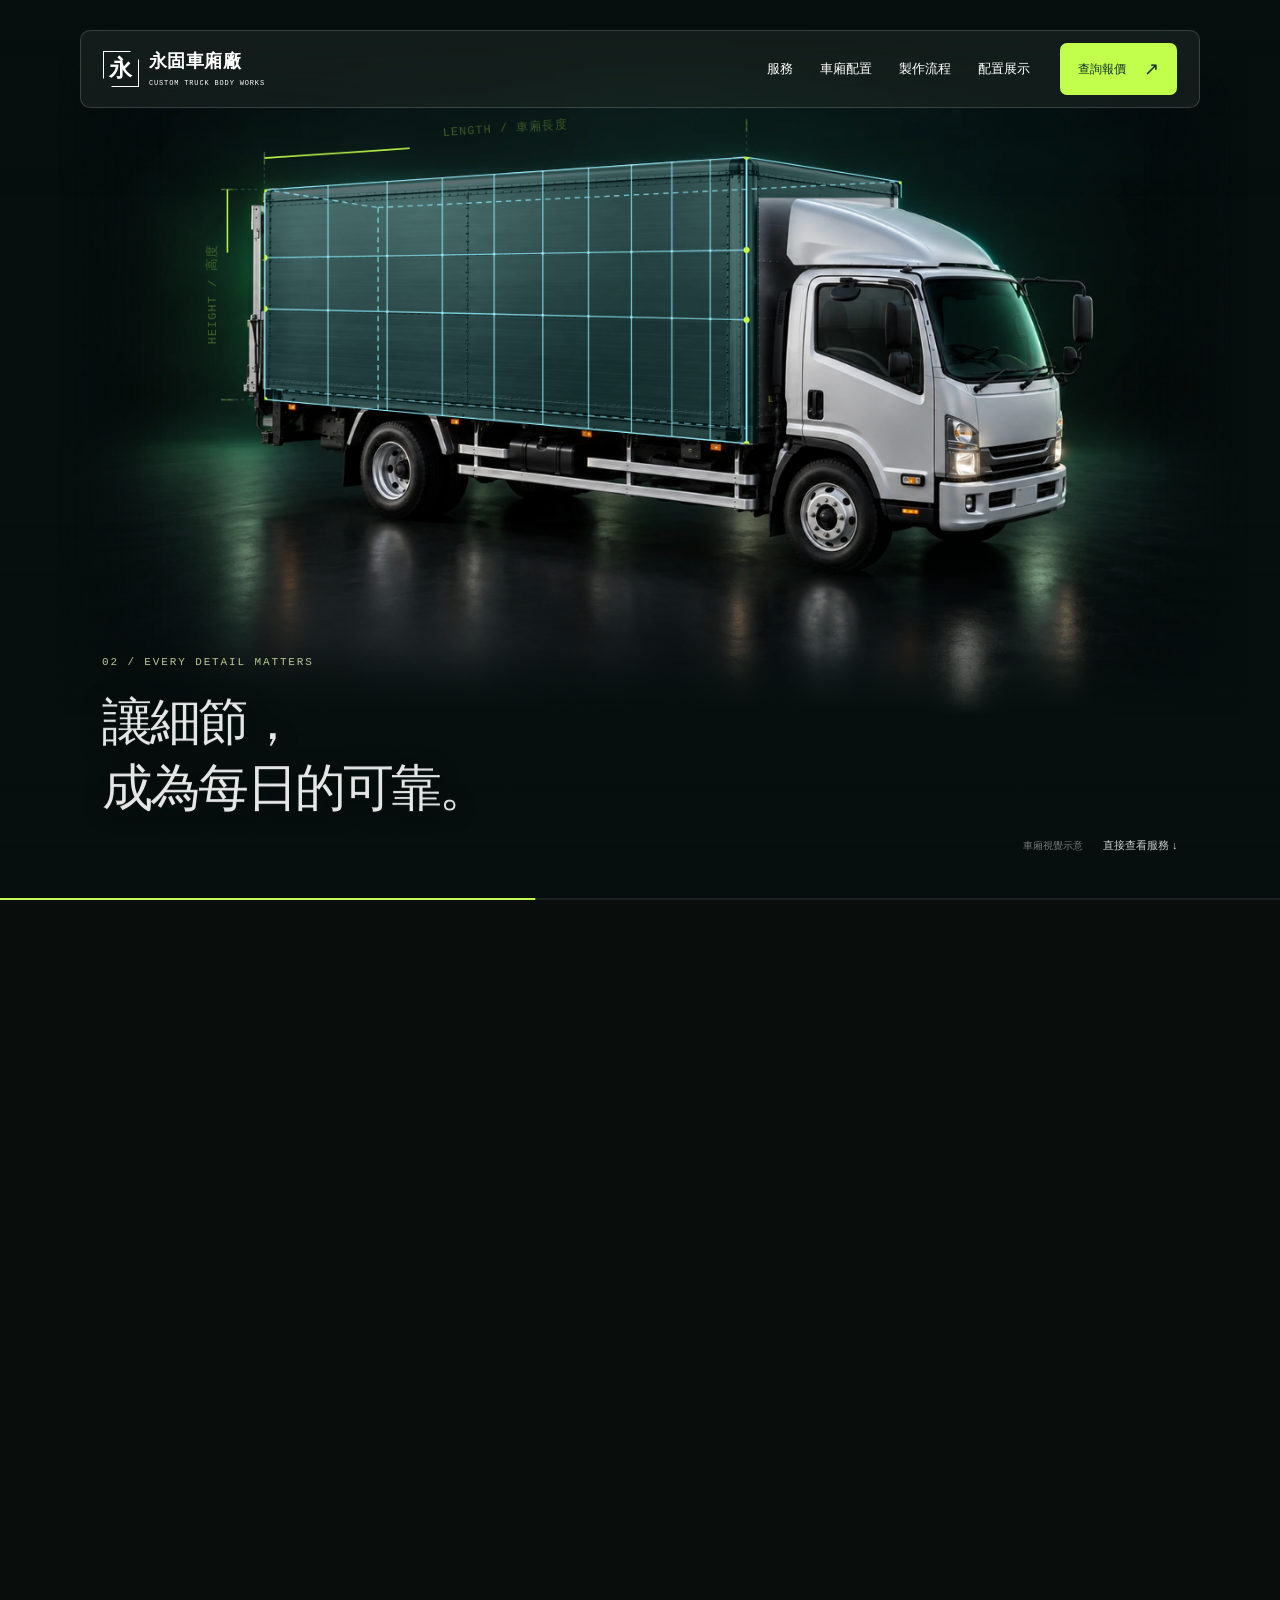
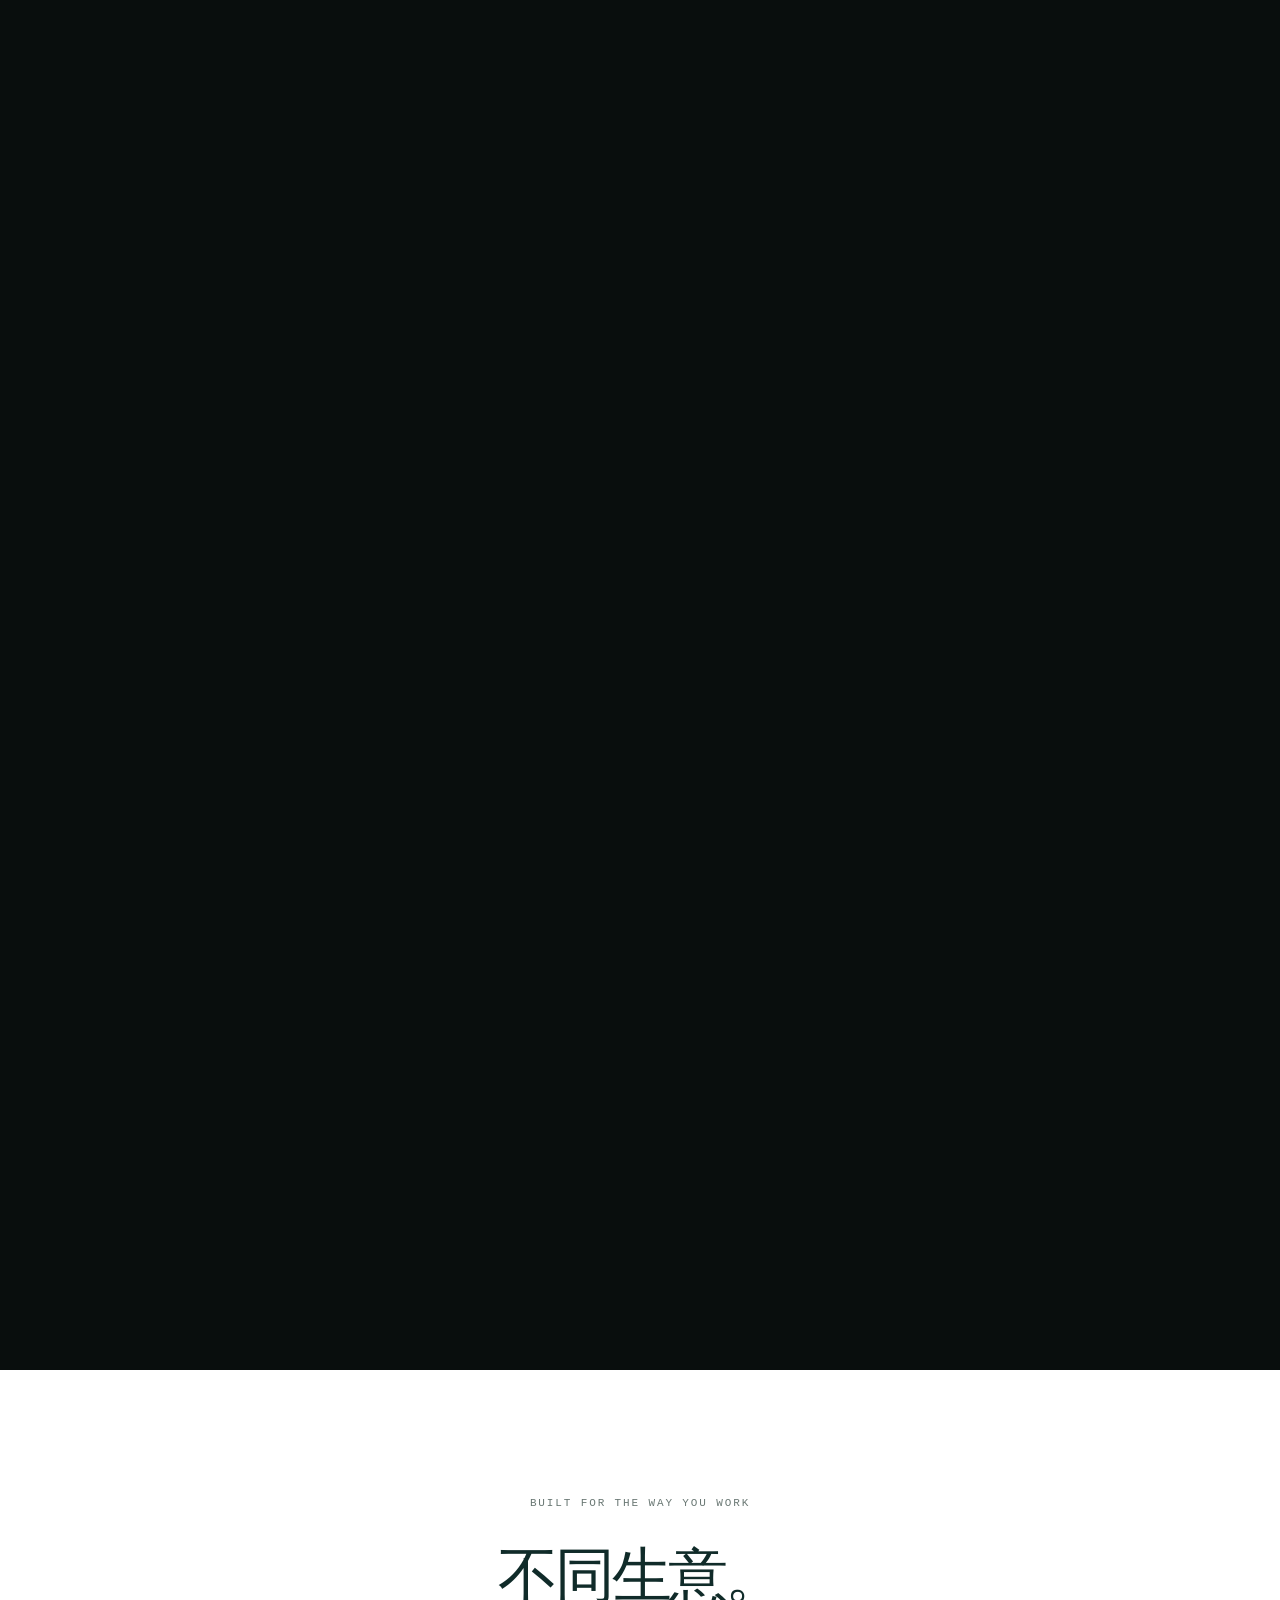
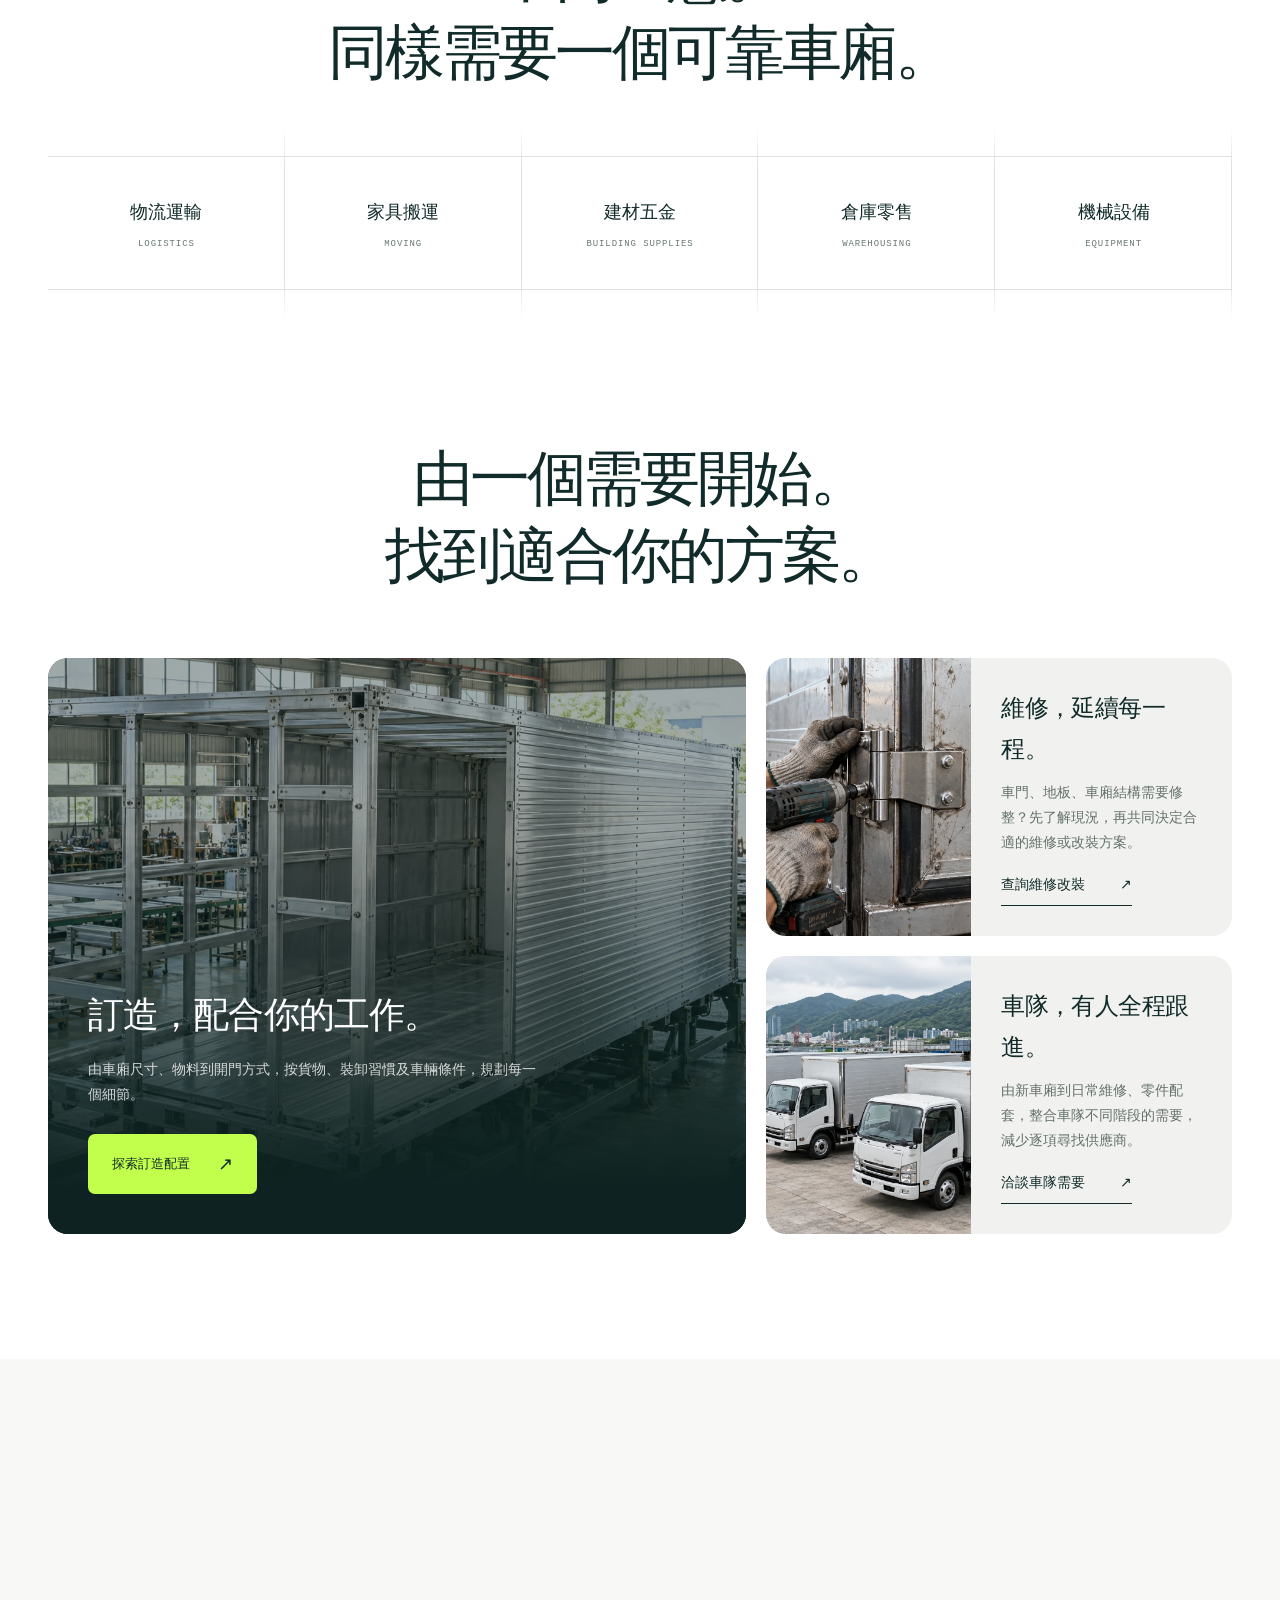
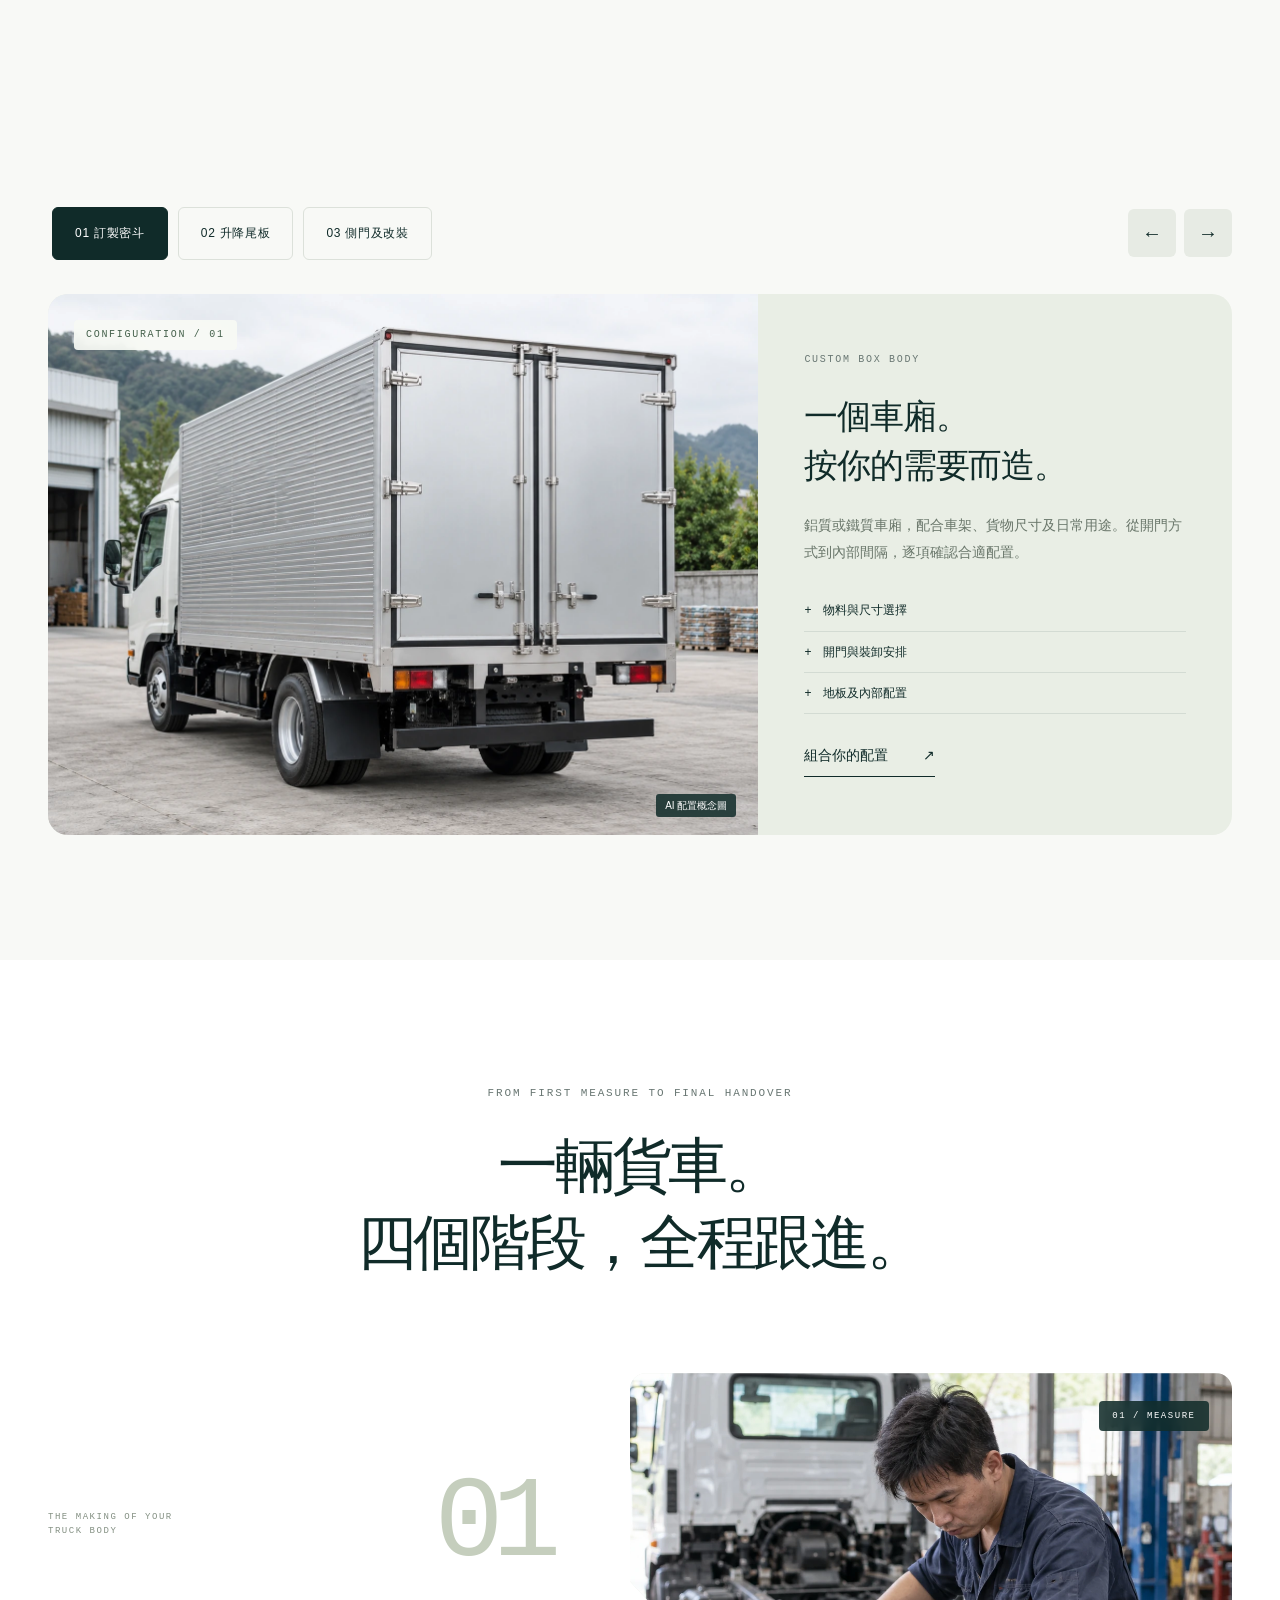
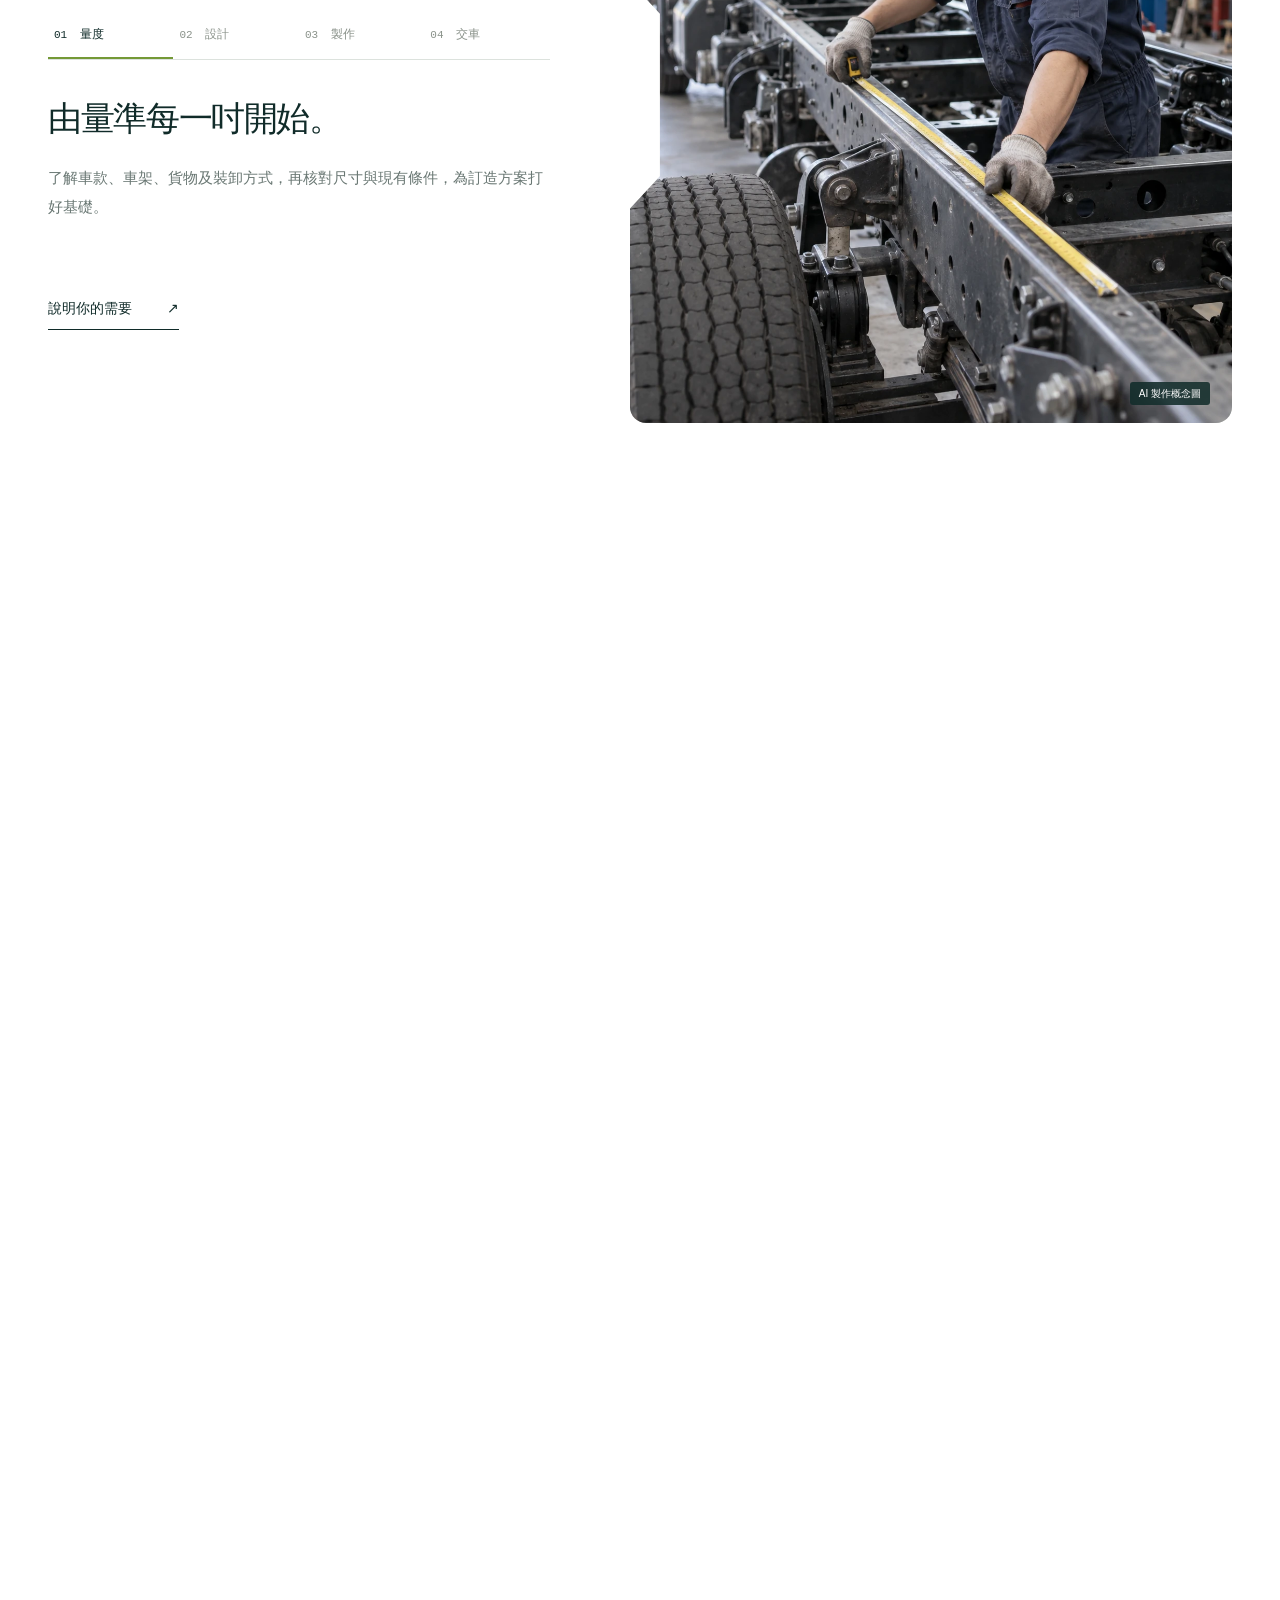
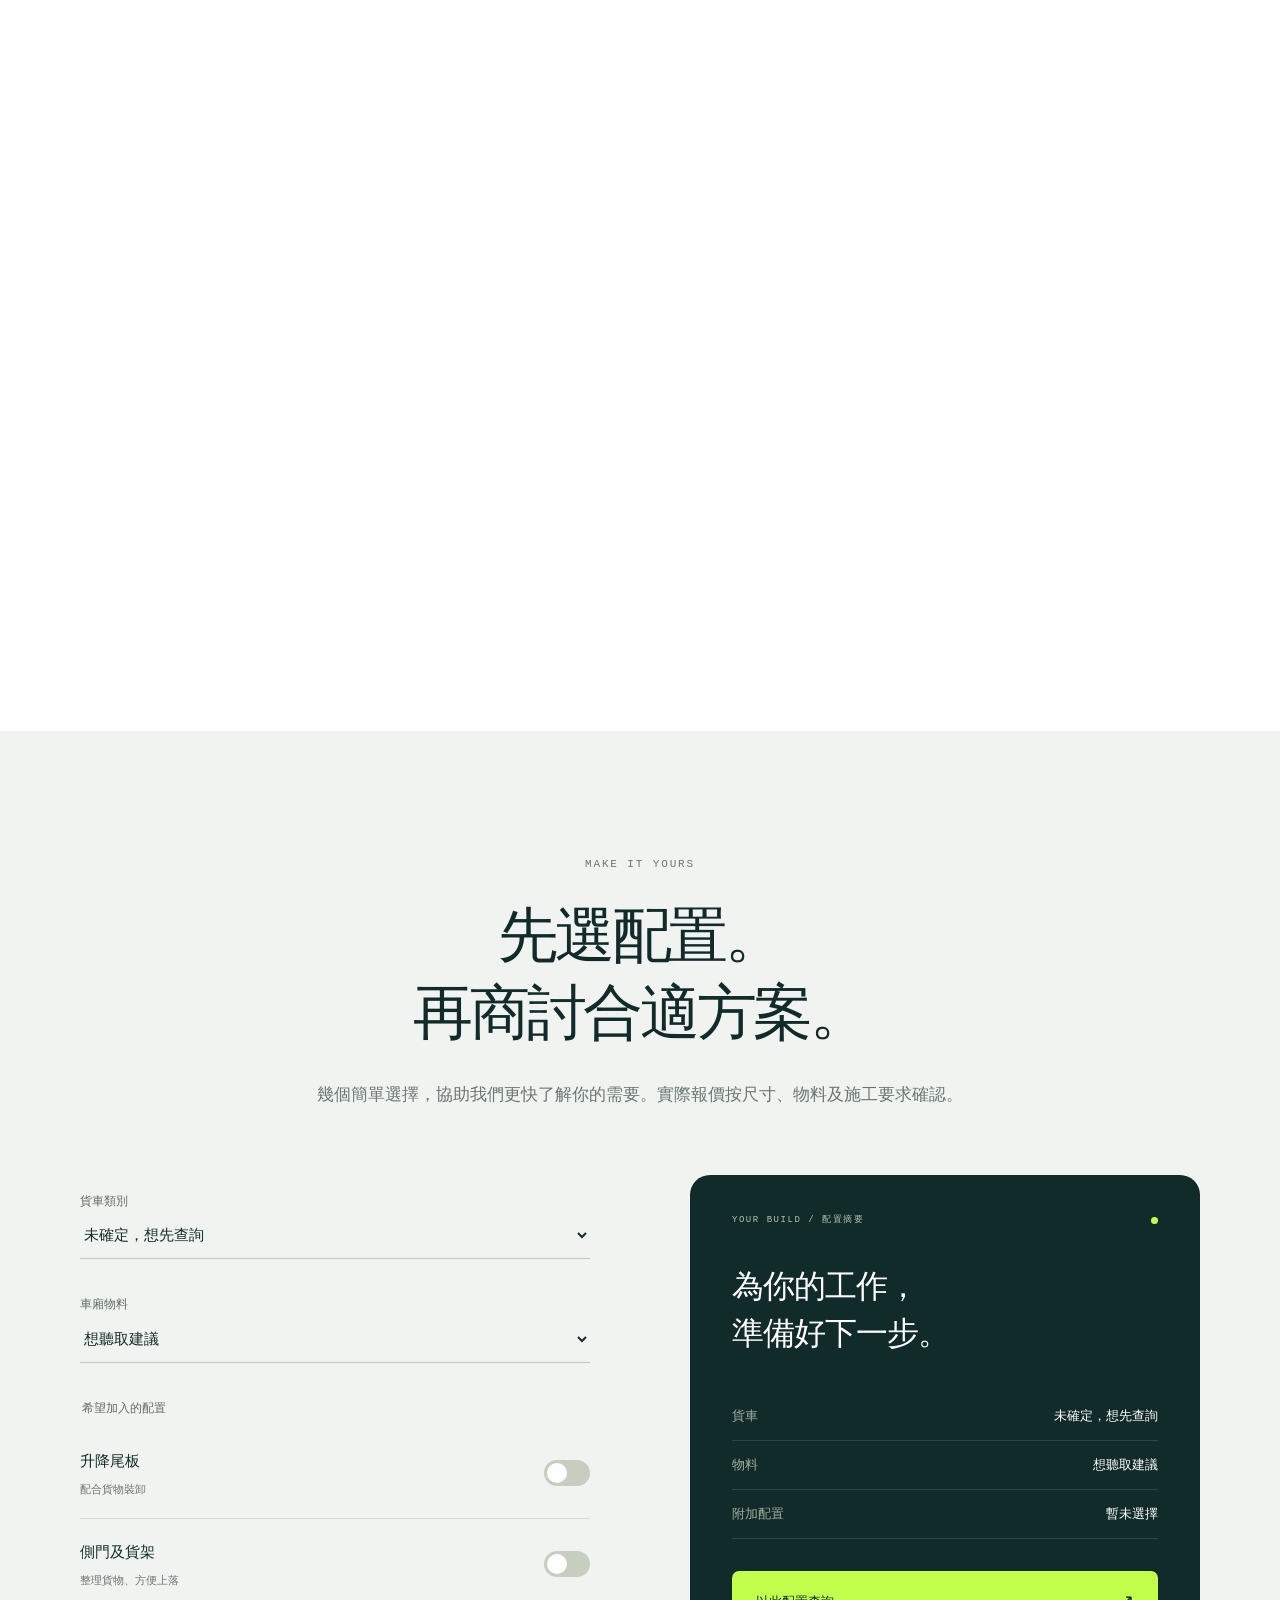
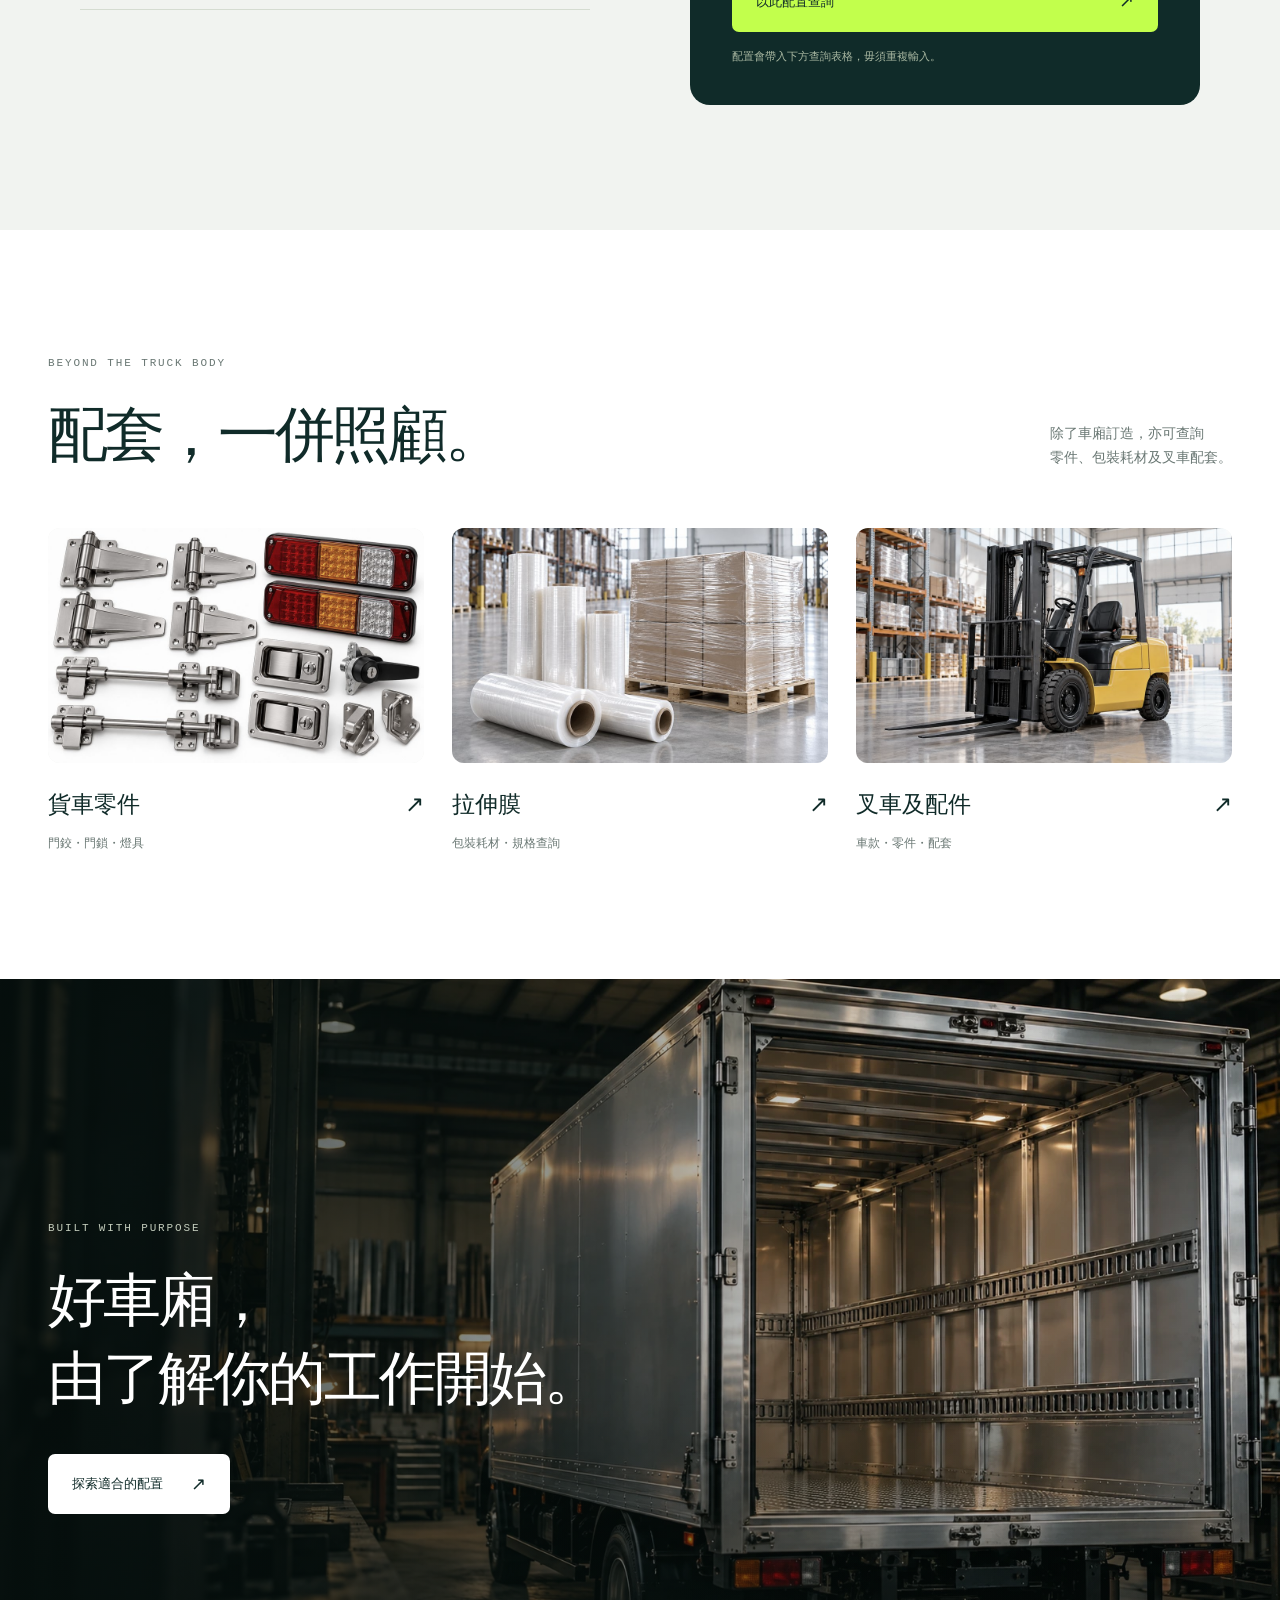
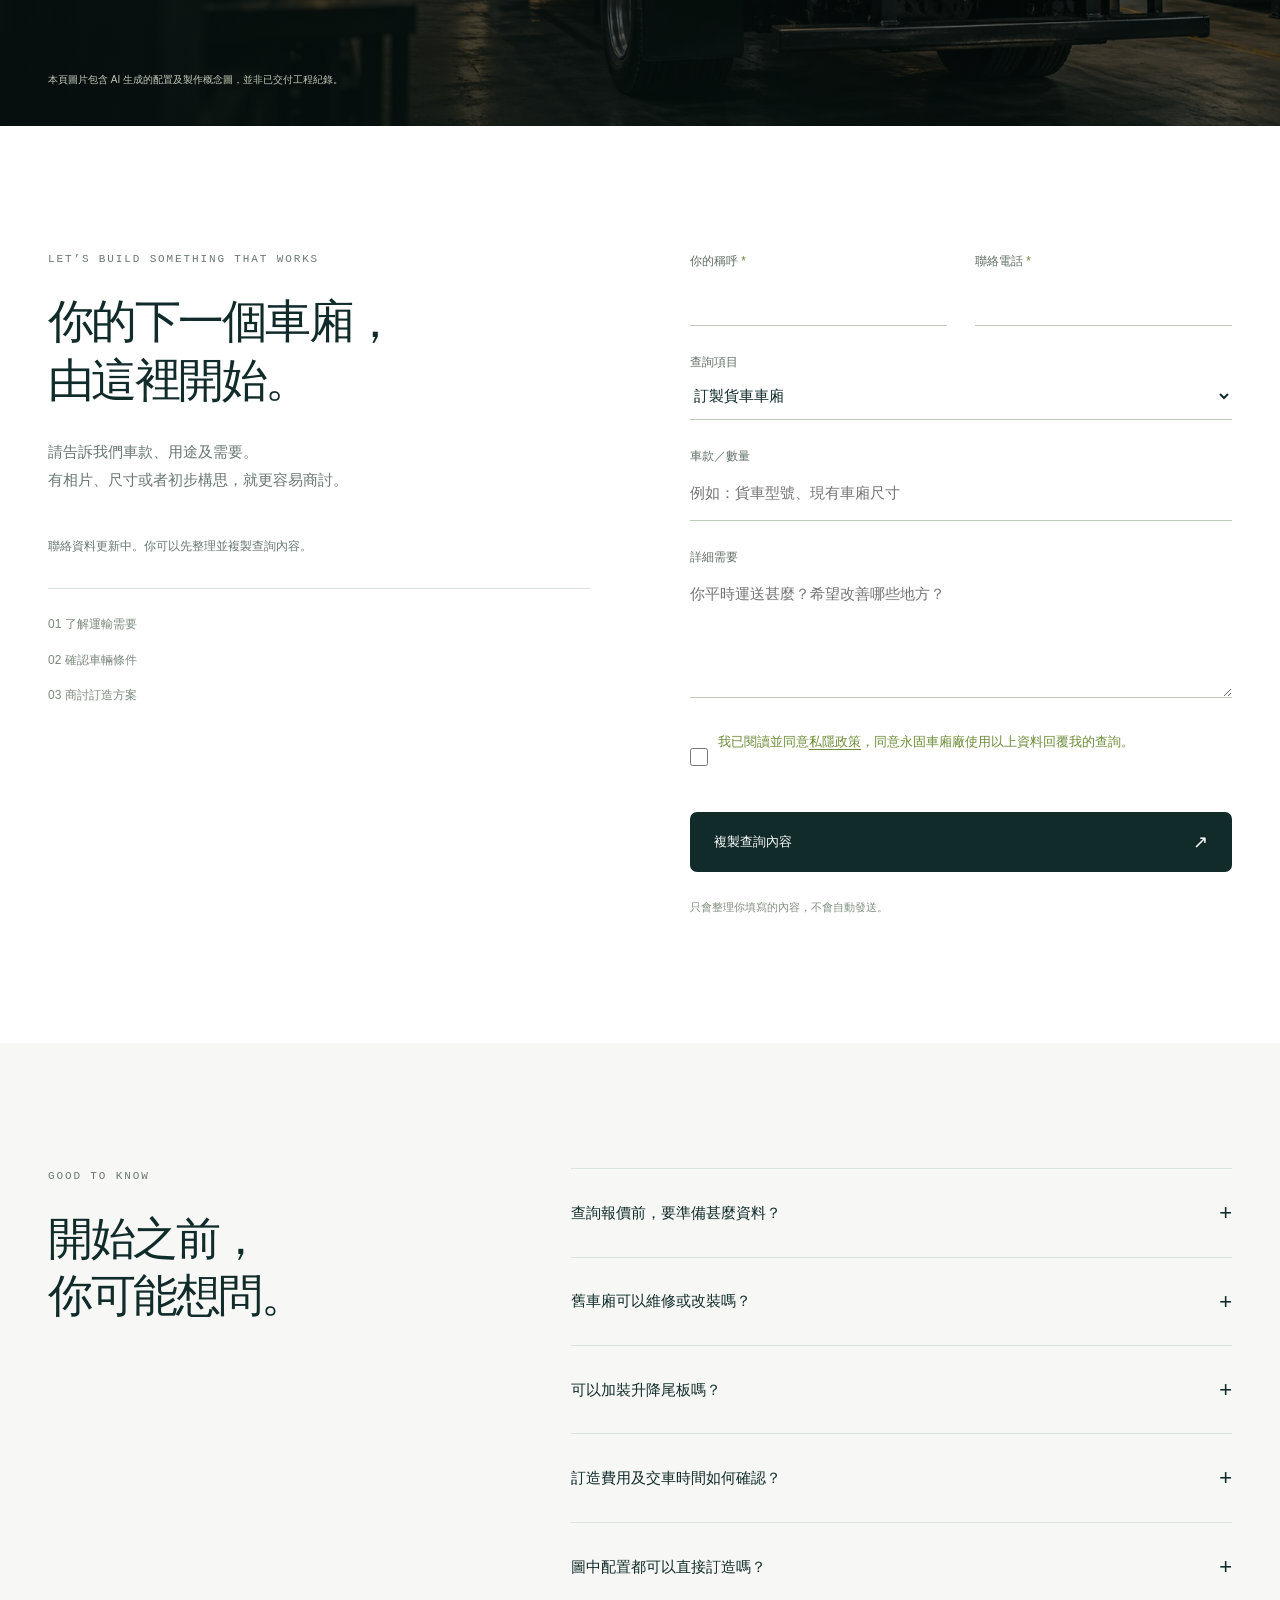
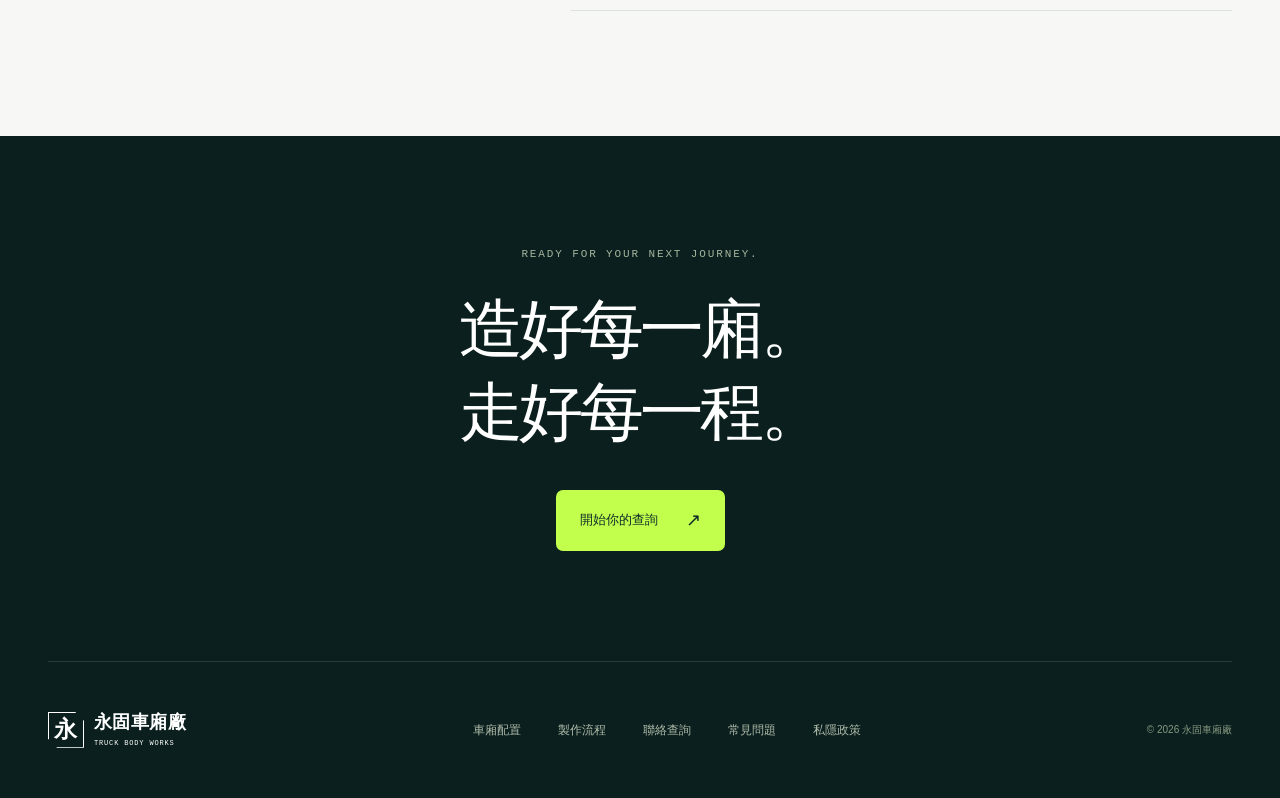
==== commit 28f9c6ac: "Bump asset versions Co-Authored-By: Claude Opus 5.5 <noreply@anthropic.com>" ====
--- a/index.html
+++ b/index.html
@@ -20,12 +20,12 @@
   <link rel="apple-touch-icon" href="images/apple-touch-icon.png">
   <link rel="manifest" href="site.webmanifest">
   <link rel="preload" href="images/truck-film-first-frame.webp" as="image">
-  <link rel="stylesheet" href="styles.css?v=3">
+  <link rel="stylesheet" href="styles.css?v=4">
   <script type="importmap">{"imports":{"three":"./vendor/three/three.module.js","three/addons/":"./vendor/three/addons/"}}</script>
-  <script src="config.js" defer></script>
+  <script src="config.js?v=4" defer></script>
   <script src="hero-film.js" defer></script>
   <script src="hero-scan.js" defer></script>
-  <script src="app.js" defer></script>
+  <script src="app.js?v=4" defer></script>
 </head>
 <body>
   <a class="skip-link" href="#services">跳到主要內容</a>
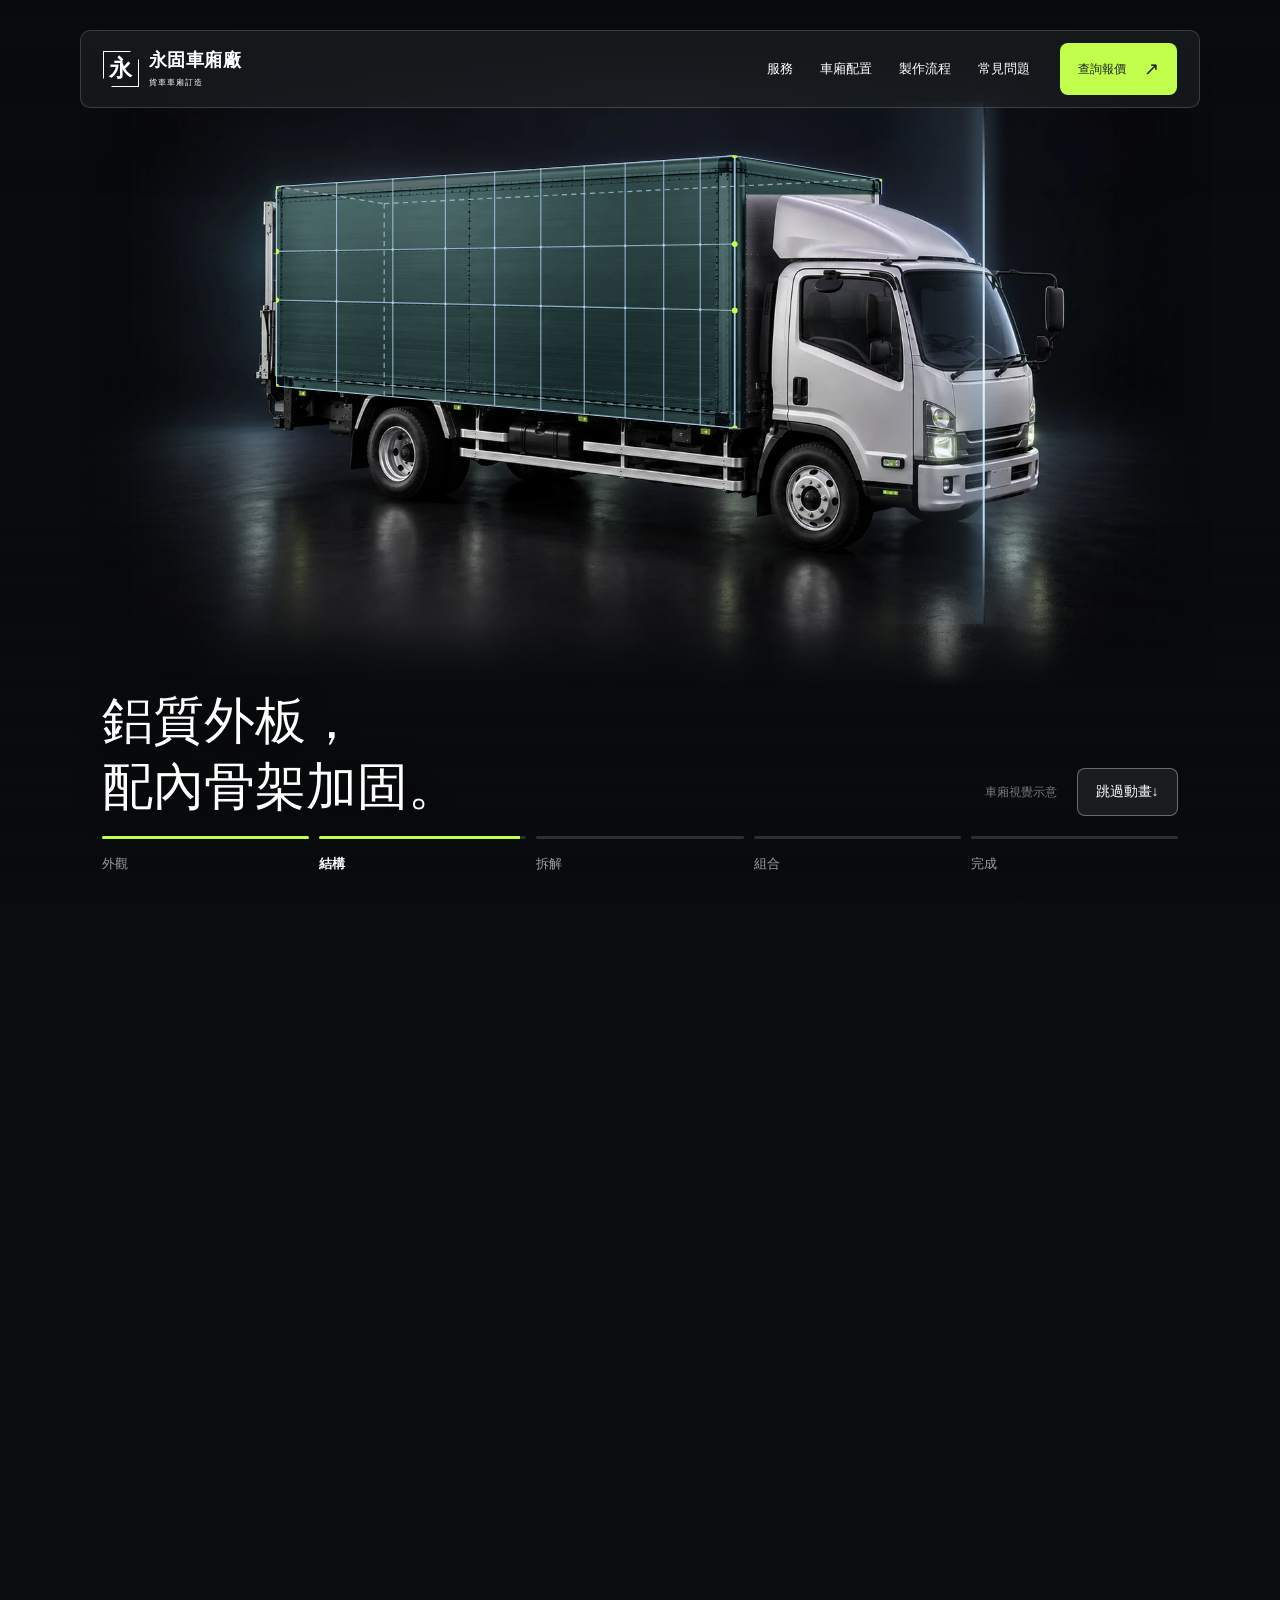
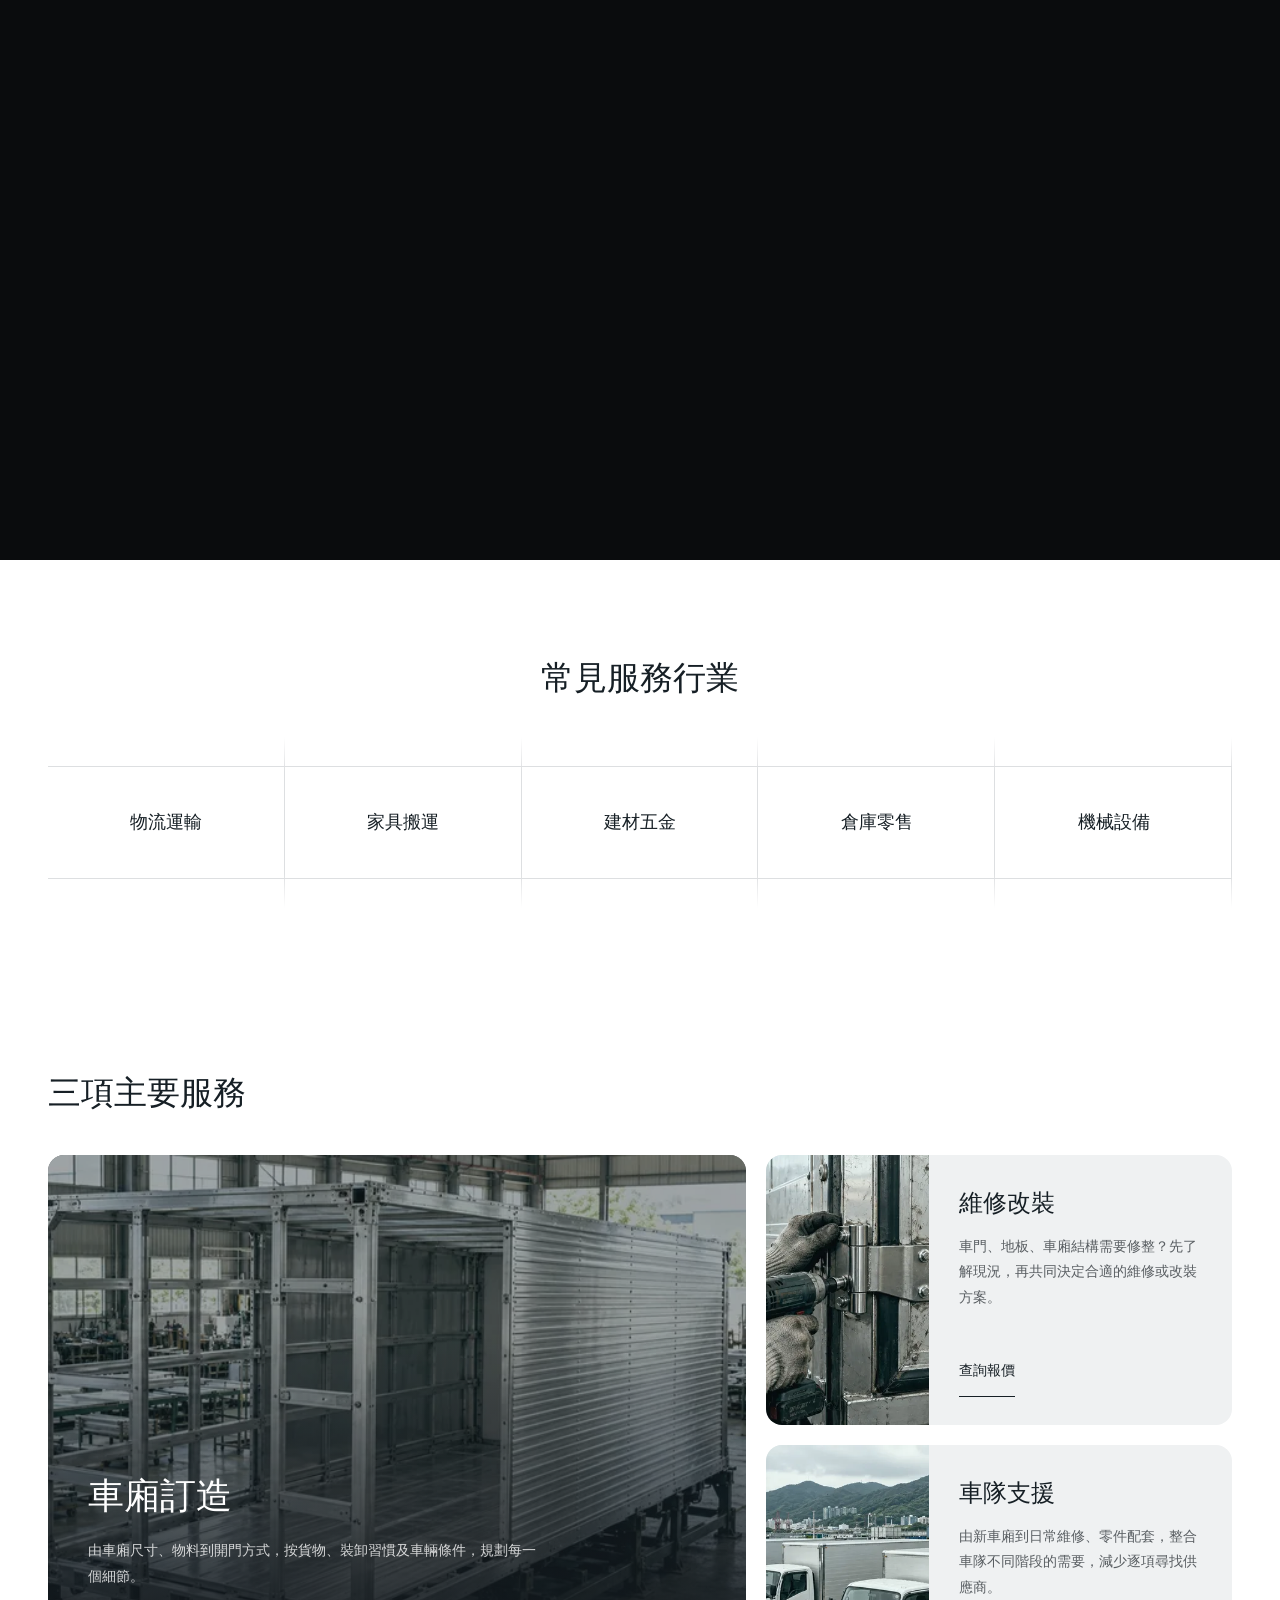
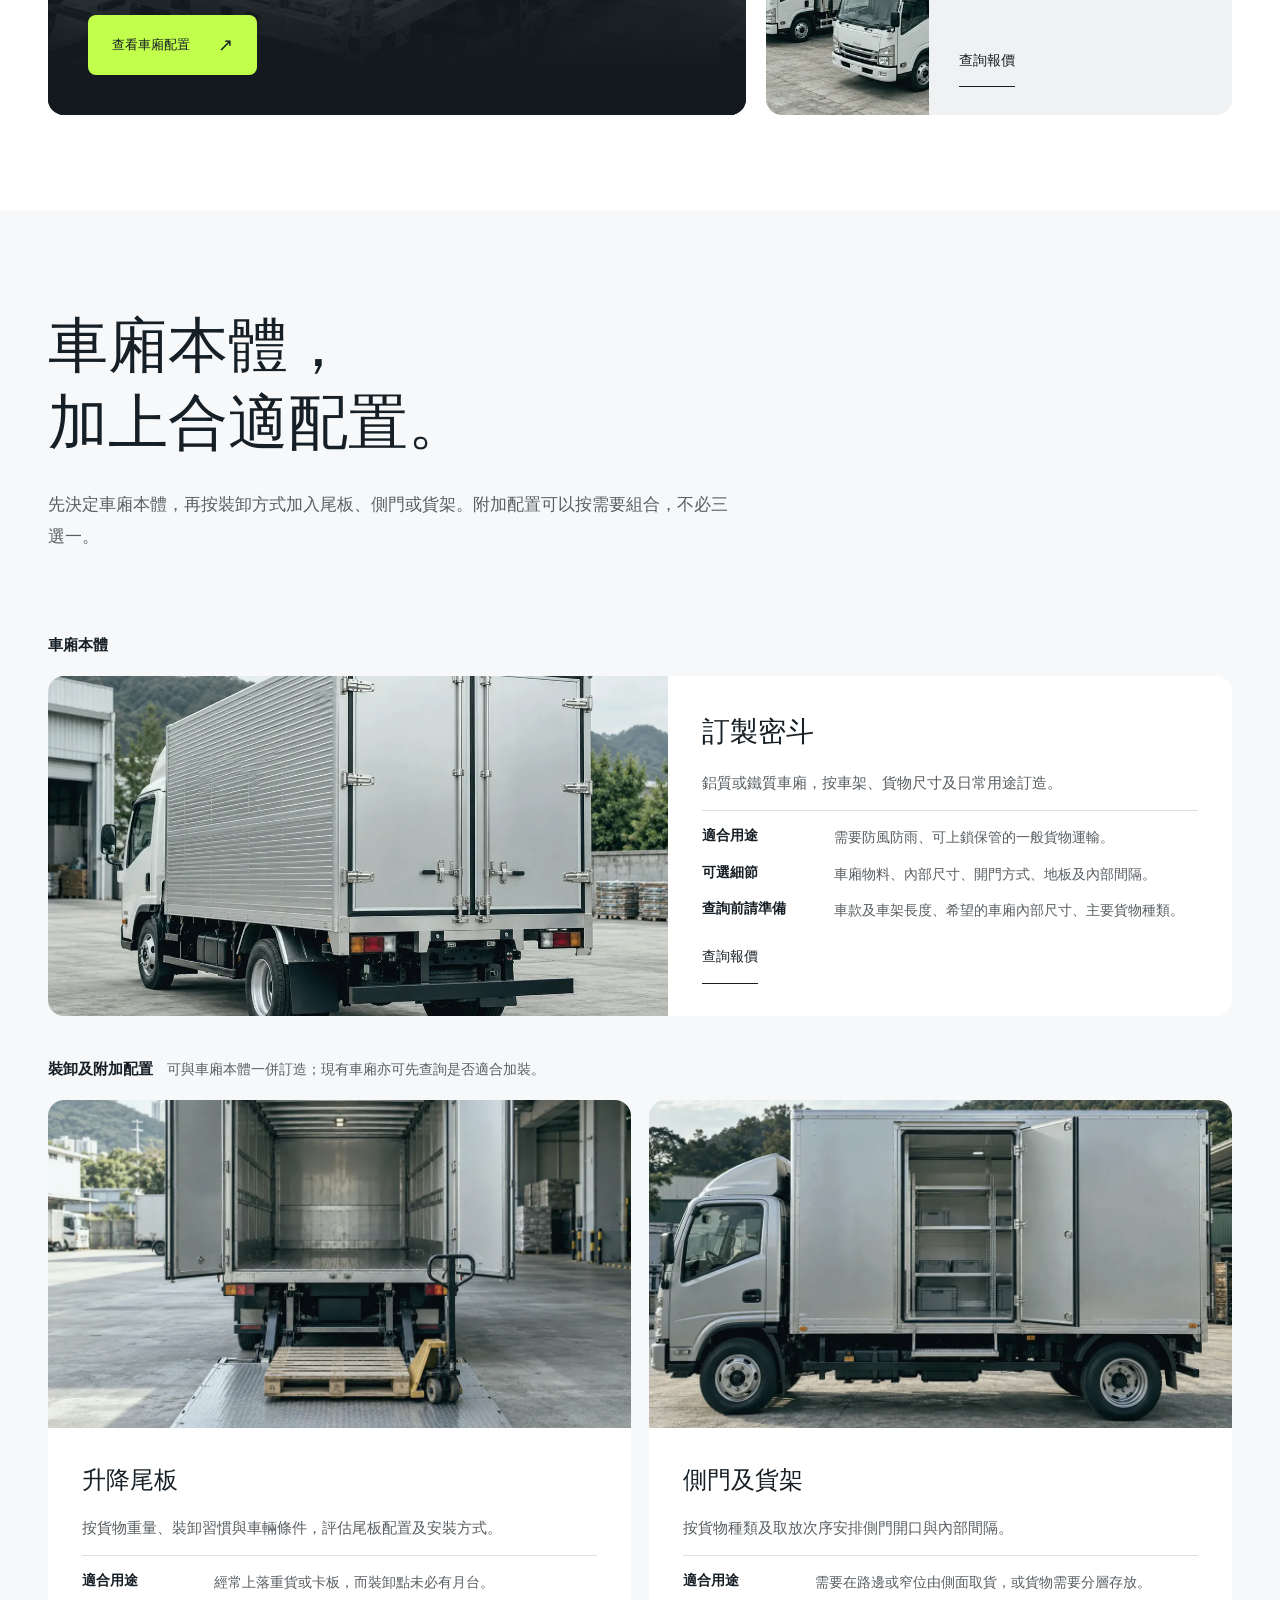
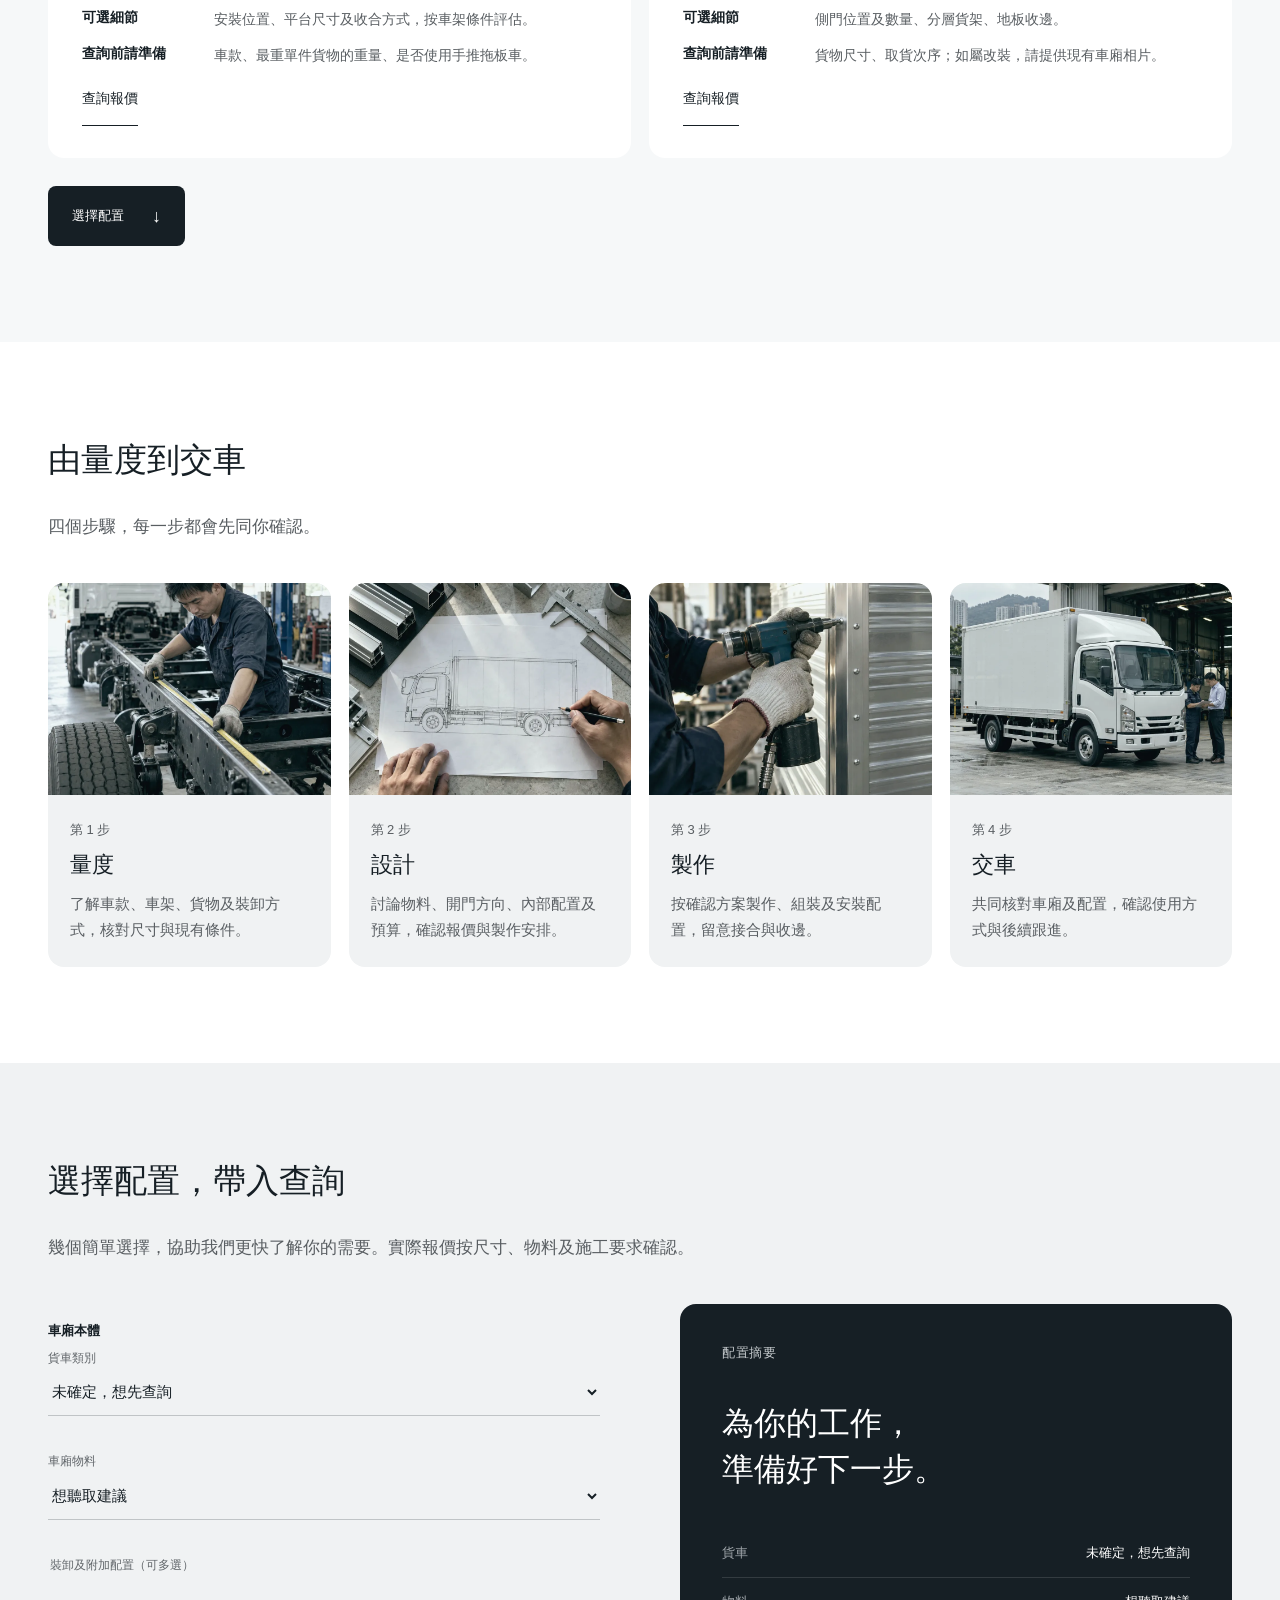
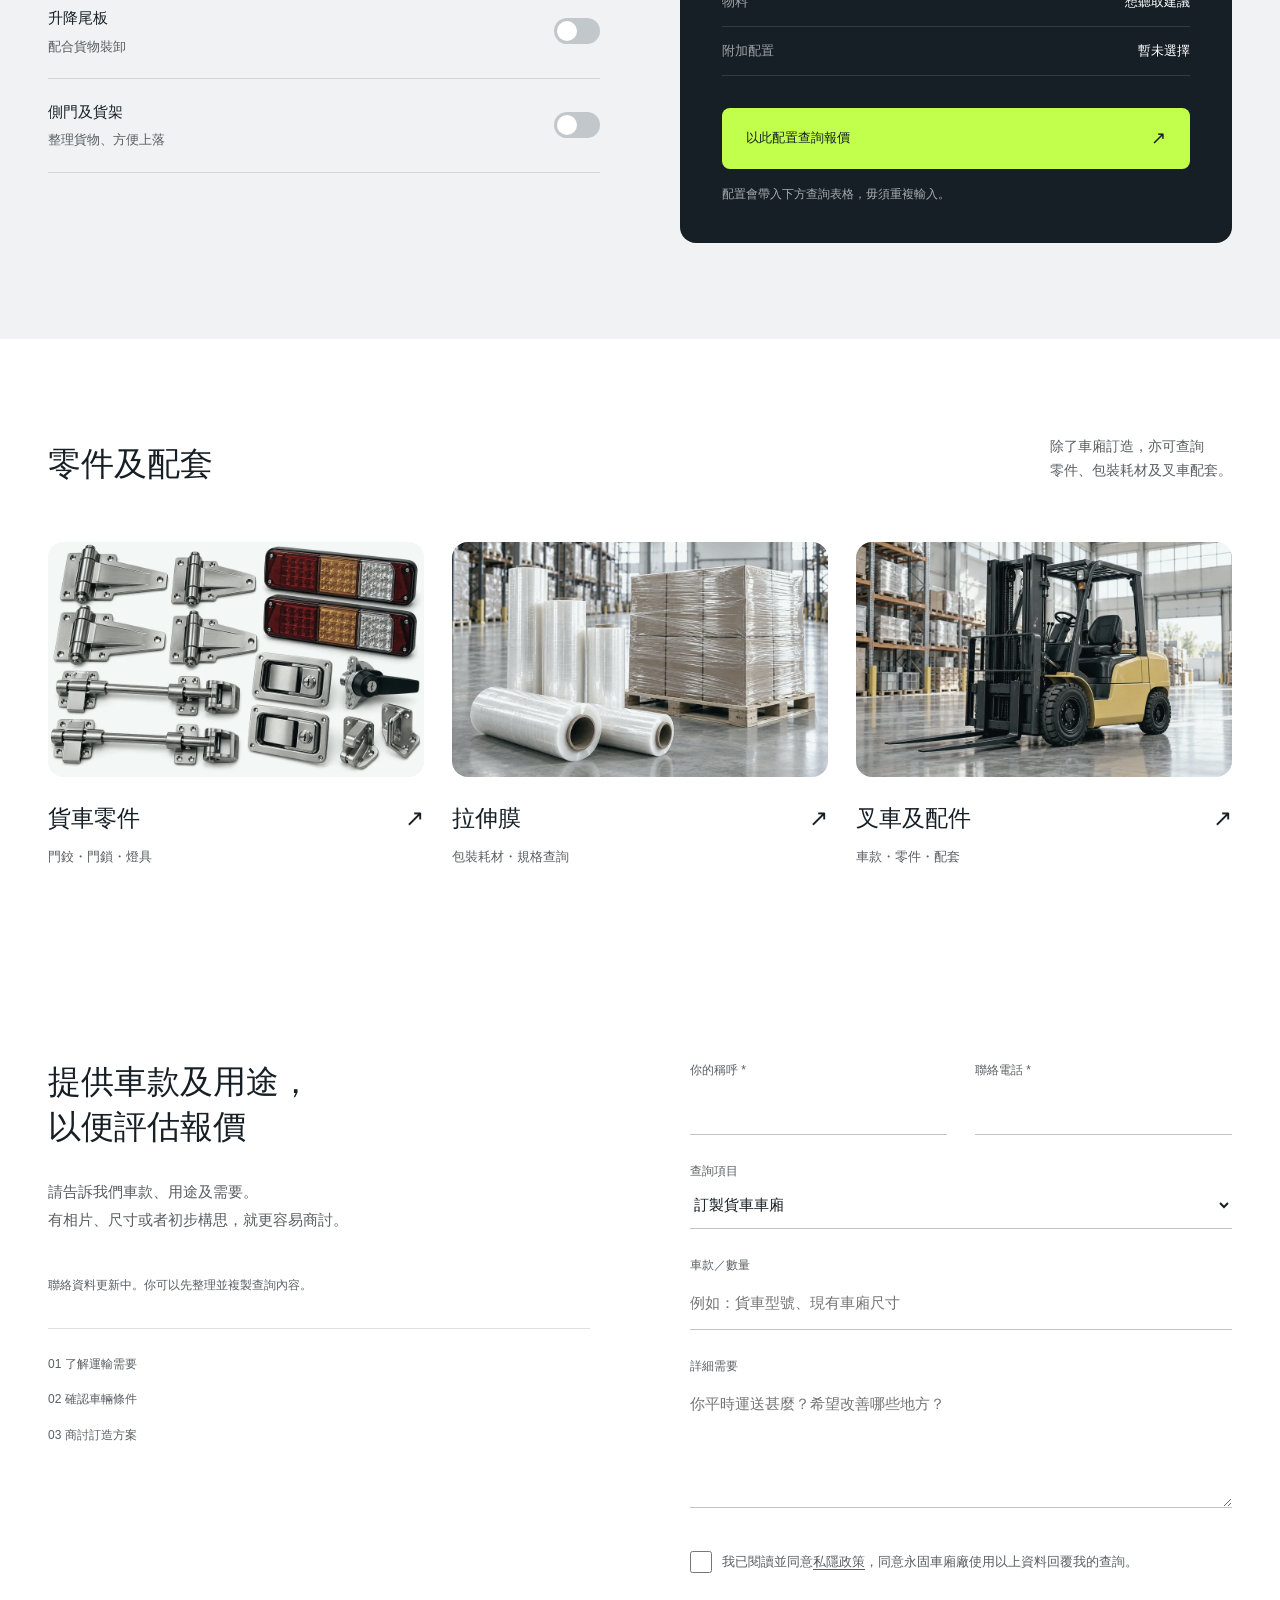
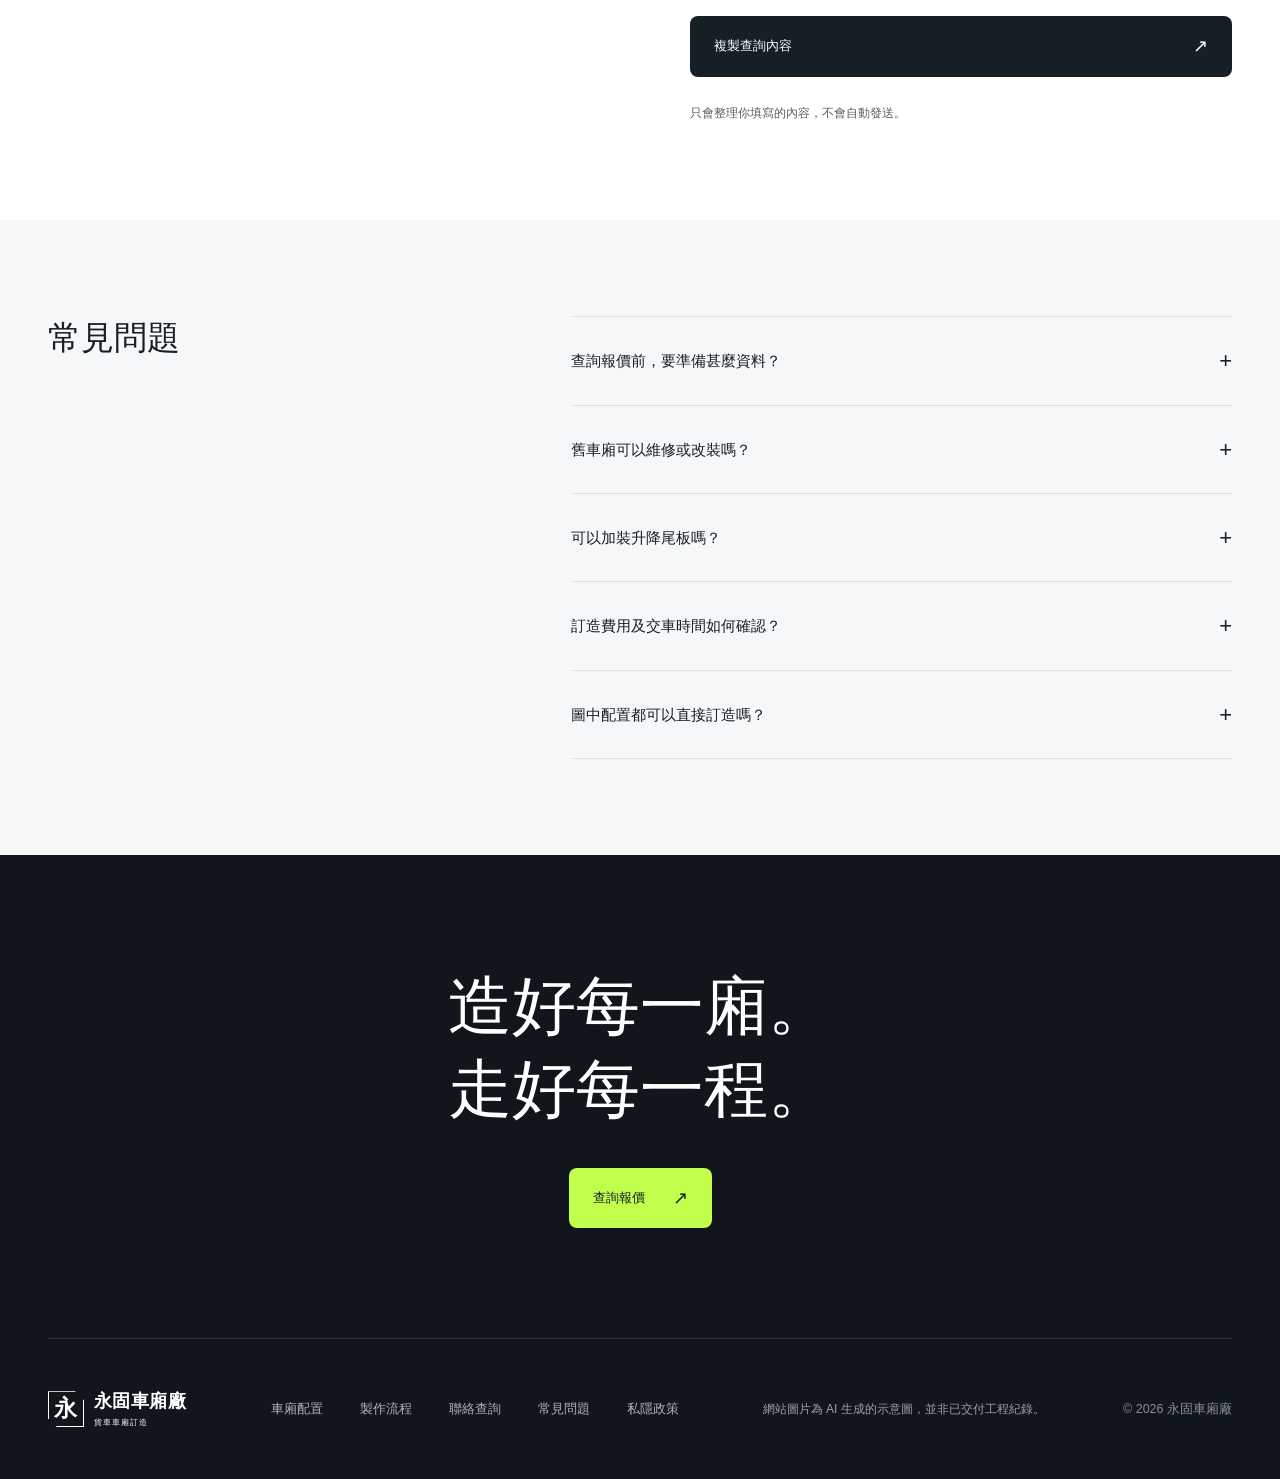
==== commit e39d9f8c: "Rework 3D hero, product categories, process steps and accessibility Co-Authored-By: Claude Opus 5.5 " ====
--- a/index.html
+++ b/index.html
@@ -4,7 +4,7 @@
   <meta charset="utf-8">
   <meta name="viewport" content="width=device-width, initial-scale=1, viewport-fit=cover">
   <meta name="robots" content="noindex, nofollow">
-  <meta name="theme-color" content="#102b29">
+  <meta name="theme-color" content="#161f25">
   <title>永固車廂廠｜為每一程，造好每一廂</title>
   <meta name="description" content="永固車廂廠，提供貨車車廂訂造、尾板加裝、改裝維修、貨車零件及配套。由量度到交車，按實際運輸需要設計。">
   <meta property="og:type" content="website">
@@ -20,26 +20,25 @@
   <link rel="apple-touch-icon" href="images/apple-touch-icon.png">
   <link rel="manifest" href="site.webmanifest">
   <link rel="preload" href="images/truck-film-first-frame.webp" as="image">
-  <link rel="stylesheet" href="styles.css?v=4">
+  <link rel="stylesheet" href="styles.css?v=9">
   <script type="importmap">{"imports":{"three":"./vendor/three/three.module.js","three/addons/":"./vendor/three/addons/"}}</script>
   <script src="config.js?v=4" defer></script>
-  <script src="hero-film.js" defer></script>
   <script src="hero-scan.js" defer></script>
-  <script src="app.js?v=4" defer></script>
+  <script src="app.js?v=9" defer></script>
 </head>
 <body>
   <a class="skip-link" href="#services">跳到主要內容</a>
   <header class="site-header" id="header">
-    <a class="brand" href="#top" aria-label="永固車廂廠首頁"><span class="brand-mark" aria-hidden="true">永</span><span>永固車廂廠<small>CUSTOM TRUCK BODY WORKS</small></span></a>
+    <a class="brand" href="#top" aria-label="永固車廂廠首頁"><span class="brand-mark" aria-hidden="true">永</span><span>永固車廂廠<small>貨車車廂訂造</small></span></a>
     <nav class="desktop-nav" aria-label="主要導覽">
-      <a href="#services">服務</a><a href="#products">車廂配置</a><a href="#process">製作流程</a><a href="#gallery">配置展示</a>
+      <a href="#services">服務</a><a href="#products">車廂配置</a><a href="#process">製作流程</a><a href="#faq">常見問題</a>
     </nav>
     <a class="button button-lime nav-cta" href="#contact">查詢報價 <span aria-hidden="true">↗</span></a>
     <button class="menu-toggle" id="menuToggle" aria-label="開啟選單" aria-controls="mobileMenu" aria-expanded="false"><span></span><span></span></button>
   </header>
   <div class="mobile-menu" id="mobileMenu" hidden inert>
-    <nav aria-label="手機導覽"><a href="#services">服務 <span>01</span></a><a href="#products">車廂配置 <span>02</span></a><a href="#process">製作流程 <span>03</span></a><a href="#gallery">配置展示 <span>04</span></a><a href="#contact">聯絡查詢 <span>05</span></a></nav>
-    <p class="mono">BUILT AROUND YOUR BUSINESS.</p>
+    <nav aria-label="手機導覽"><a href="#services">服務</a><a href="#products">車廂配置</a><a href="#process">製作流程</a><a href="#faq">常見問題</a><a href="#contact">聯絡查詢</a></nav>
+    
   </div>
   <main id="top">
     <section class="hero" id="hero" aria-label="永固車廂製作介紹">
@@ -57,57 +56,84 @@
         <div class="hero-flash" id="heroFlash" aria-hidden="true"></div>
         <div class="hero-vignette" aria-hidden="true"></div>
         <div class="hero-3d-labels" id="hero3dLabels" aria-hidden="true"></div>
-        <div class="hero-intro"><span class="mono">PURPOSE BUILT. ROAD READY.</span><h1>為每一程，<br class="mobile-only">造好每一廂。</h1></div>
-        <div class="hero-message message-one" aria-hidden="true"><span class="mono">01 / BUILT AROUND YOU</span><p>從每一吋結構，<br>配合每一種需要。</p></div>
-        <div class="hero-message message-two" aria-hidden="true"><span class="mono">02 / EVERY DETAIL MATTERS</span><p>讓細節，<br>成為每日的可靠。</p></div>
-        <div class="hero-message message-three" aria-hidden="true"><span class="mono">03 / FROM WORKSHOP TO ROAD</span><p>由量度到交車。<br>一路，全程跟進。</p><a class="button button-lime" href="#products" tabindex="-1">探索車廂配置 <span aria-hidden="true">↗</span></a></div>
-        <div class="hero-bottom"><span class="mono hero-scroll-hint">SCROLL TO EXPLORE <i></i></span><span class="hero-caption">車廂視覺示意</span><a class="skip-intro" href="#services">直接查看服務 <span aria-hidden="true">↓</span></a></div>
-        <div class="hero-timeline" aria-hidden="true"><span></span></div>
+        <div class="hero-intro"><h1>為每一程，<br class="mobile-only">造好每一廂。</h1><p class="hero-sub">按車款、貨物及用途，<br class="mobile-only">訂造密斗、升降尾板及側門配置。</p><div class="hero-ctas"><a class="button button-lime" href="#contact">查詢報價</a><a class="button button-ghost" href="#products">查看車廂配置</a></div></div>
+        <div class="hero-message message-one" aria-hidden="true"><p>鋁質外板，<br>配內骨架加固。</p></div>
+        <div class="hero-message message-two" aria-hidden="true"><p>頂板、側板、尾板，<br>逐件按尺寸訂造。</p></div>
+        <div class="hero-message message-three" aria-hidden="true"><p>組裝完成，<br>交車前逐項核對。</p><a class="button button-lime" href="#products" tabindex="-1">查看車廂配置</a></div>
+        <div class="hero-bottom"><span class="hero-caption">車廂視覺示意</span><a class="skip-intro" href="#services">跳過動畫 <span aria-hidden="true">↓</span></a></div>
+        <nav class="hero-stages" id="heroStages" aria-label="開場動畫段落"><button type="button" data-p=".02" data-a="0" data-b=".12"><i aria-hidden="true"></i>外觀</button><button type="button" data-p=".24" data-a=".12" data-b=".30"><i aria-hidden="true"></i>結構</button><button type="button" data-p=".47" data-a=".30" data-b=".60"><i aria-hidden="true"></i>拆解</button><button type="button" data-p=".72" data-a=".60" data-b=".86"><i aria-hidden="true"></i>組合</button><button type="button" data-p=".97" data-a=".86" data-b="1"><i aria-hidden="true"></i>完成</button></nav>
       </div>
     </section>
 
     <section class="trust-section section-pad">
-      <div class="container"><p class="eyebrow reveal">BUILT FOR THE WAY YOU WORK</p><h2 class="section-title reveal">不同生意。<br>同樣需要一個可靠車廂。</h2>
-        <div class="industry-grid reveal"><span>物流運輸<small>LOGISTICS</small></span><span>家具搬運<small>MOVING</small></span><span>建材五金<small>BUILDING SUPPLIES</small></span><span>倉庫零售<small>WAREHOUSING</small></span><span>機械設備<small>EQUIPMENT</small></span></div>
+      <div class="container"><h2 class="section-title compact">常見服務行業</h2>
+        <div class="industry-grid"><span>物流運輸</span><span>家具搬運</span><span>建材五金</span><span>倉庫零售</span><span>機械設備</span></div>
       </div>
     </section>
 
-    <section class="cases-section section-pad" id="cases" hidden><div class="container"><div class="section-head reveal"><h2 class="section-title">做過的車廂，<br>由行業看起。</h2></div><div class="cases-grid" id="casesGrid"></div></div></section>
+    <section class="cases-section section-pad" id="cases" hidden><div class="container"><div class="section-head"><h2 class="section-title">做過的車廂，<br>由行業看起。</h2></div><div class="cases-grid" id="casesGrid"></div></div></section>
 
     <section class="section-pad services-section" id="services">
-      <div class="container"><div class="section-head reveal"><h2 class="section-title">由一個需要開始。<br>找到適合你的方案。</h2></div>
+      <div class="container"><div class="section-head section-head--left"><h2 class="section-title compact">三項主要服務</h2></div>
         <div class="service-bento">
-          <article class="service-card service-feature reveal"><img class="real-photo" src="images/service-custom-photo.webp" width="660" height="400" loading="lazy" alt="訂造車廂寫實概念圖：廠房內組裝鋁質廂骨及側板"><div class="service-feature-body"><h3>訂造，配合你的工作。</h3><p>由車廂尺寸、物料到開門方式，按貨物、裝卸習慣及車輛條件，規劃每一個細節。</p><a href="#products" class="button button-lime">探索訂造配置 <span aria-hidden="true">↗</span></a></div></article>
-          <article class="service-card service-side reveal"><div class="service-image"><img class="real-photo" src="images/service-repair-photo.webp" width="660" height="400" loading="lazy" alt="門鉸維修寫實概念圖：技師修整貨車尾門接合位置"></div><div class="service-side-body"><h3>維修，延續每一程。</h3><p>車門、地板、車廂結構需要修整？先了解現況，再共同決定合適的維修或改裝方案。</p><a href="#contact" class="text-link" data-enquiry="車廂維修／改裝">查詢維修改裝 <span>↗</span></a></div></article>
-          <article class="service-card service-side reveal"><div class="service-image"><img class="real-photo" src="images/service-fleet-photo.webp" width="660" height="400" loading="lazy" alt="車隊支援寫實概念圖：貨車在工業車場排列"></div><div class="service-side-body"><h3>車隊，有人全程跟進。</h3><p>由新車廂到日常維修、零件配套，整合車隊不同階段的需要，減少逐項尋找供應商。</p><a href="#contact" class="text-link" data-enquiry="車隊合作">洽談車隊需要 <span>↗</span></a></div></article>
+          <article class="service-card service-feature"><img class="real-photo" src="images/service-custom-photo.webp" srcset="images/service-custom-photo-800.webp 800w, images/service-custom-photo.webp 1600w" sizes="(max-width:900px) 100vw, 60vw" width="660" height="400" loading="lazy" alt="訂造車廂寫實概念圖：廠房內組裝鋁質廂骨及側板"><div class="service-feature-body"><h3>車廂訂造</h3><p>由車廂尺寸、物料到開門方式，按貨物、裝卸習慣及車輛條件，規劃每一個細節。</p><a href="#products" class="button button-lime">查看車廂配置 <span aria-hidden="true">↗</span></a></div></article>
+          <article class="service-card service-side"><div class="service-image"><img class="real-photo" src="images/service-repair-photo.webp" srcset="images/service-repair-photo-800.webp 800w, images/service-repair-photo.webp 1600w" sizes="(max-width:640px) 100vw, (max-width:900px) 44vw, 20vw" width="660" height="400" loading="lazy" alt="門鉸維修寫實概念圖：技師修整貨車尾門接合位置"></div><div class="service-side-body"><h3>維修改裝</h3><p>車門、地板、車廂結構需要修整？先了解現況，再共同決定合適的維修或改裝方案。</p><a href="#contact" class="text-link" data-enquiry="車廂維修／改裝">查詢報價</a></div></article>
+          <article class="service-card service-side"><div class="service-image"><img class="real-photo" src="images/service-fleet-photo.webp" srcset="images/service-fleet-photo-800.webp 800w, images/service-fleet-photo.webp 1600w" sizes="(max-width:640px) 100vw, (max-width:900px) 44vw, 20vw" width="660" height="400" loading="lazy" alt="車隊支援寫實概念圖：貨車在工業車場排列"></div><div class="service-side-body"><h3>車隊支援</h3><p>由新車廂到日常維修、零件配套，整合車隊不同階段的需要，減少逐項尋找供應商。</p><a href="#contact" class="text-link" data-enquiry="車隊合作">查詢報價</a></div></article>
         </div>
       </div>
     </section>
 
     <section class="product-section section-pad" id="products">
-      <div class="container"><div class="section-head reveal"><p class="eyebrow">ONE TRUCK. YOUR POSSIBILITIES.</p><h2 class="section-title">每一個配置，<br>都有它的用途。</h2><p class="section-sub">從車廂本體，到每一次裝卸。選擇你想了解的部分。</p></div>
-        <div class="product-controls"><div class="tab-list" role="tablist" aria-label="車廂配置"><button id="product-tab-0" role="tab" aria-selected="true" aria-controls="product-panel" data-product="0">01 訂製密斗</button><button id="product-tab-1" role="tab" aria-selected="false" aria-controls="product-panel" data-product="1" tabindex="-1">02 升降尾板</button><button id="product-tab-2" role="tab" aria-selected="false" aria-controls="product-panel" data-product="2" tabindex="-1">03 側門及改裝</button></div><div class="arrows"><button id="productPrev" aria-label="上一個配置">←</button><button id="productNext" aria-label="下一個配置">→</button></div></div>
-        <div class="product-panel" id="product-panel" role="tabpanel" aria-labelledby="product-tab-0" tabindex="0"><div class="product-visual"><img id="productImage" class="real-photo" src="images/product-box-photo.webp" width="1000" height="860" loading="lazy" alt="訂製密斗寫實概念圖：鋁質車廂尾門及外板"><span class="image-label mono">CONFIGURATION / 01</span><span class="visual-note">AI 配置概念圖</span></div><div class="product-copy"><p class="eyebrow" id="productLabel">CUSTOM BOX BODY</p><h3 id="productTitle">一個車廂。<br>按你的需要而造。</h3><p id="productDescription">鋁質或鐵質車廂，配合車架、貨物尺寸及日常用途。從開門方式到內部間隔，逐項確認合適配置。</p><ul id="productFeatures"><li>物料與尺寸選擇</li><li>開門與裝卸安排</li><li>地板及內部配置</li></ul><a class="text-link" href="#configure">組合你的配置 <span>↗</span></a></div></div>
+      <div class="container">
+        <div class="section-head section-head--left"><h2 class="section-title">車廂本體，<br>加上合適配置。</h2><p class="section-sub">先決定車廂本體，再按裝卸方式加入尾板、側門或貨架。附加配置可以按需要組合，不必三選一。</p></div>
+        <p class="cat-label">車廂本體</p>
+        <article class="prod-card prod-main">
+          <div class="prod-media"><img class="real-photo" src="images/product-box-photo.webp" width="1200" height="900" loading="lazy" alt="訂製密斗概念示意：鋁質車廂尾門及外板"></div>
+          <div class="prod-body"><h3>訂製密斗</h3><p>鋁質或鐵質車廂，按車架、貨物尺寸及日常用途訂造。</p>
+            <dl class="prod-facts"><div><dt>適合用途</dt><dd>需要防風防雨、可上鎖保管的一般貨物運輸。</dd></div><div><dt>可選細節</dt><dd>車廂物料、內部尺寸、開門方式、地板及內部間隔。</dd></div><div><dt>查詢前請準備</dt><dd>車款及車架長度、希望的車廂內部尺寸、主要貨物種類。</dd></div></dl>
+            <a class="text-link" href="#contact" data-enquiry="訂製貨車車廂">查詢報價</a></div>
+        </article>
+        <p class="cat-label">裝卸及附加配置<span>可與車廂本體一併訂造；現有車廂亦可先查詢是否適合加裝。</span></p>
+        <div class="addon-grid">
+          <article class="prod-card">
+            <div class="prod-media"><img class="real-photo" src="images/product-tail-lift-photo.webp" width="1200" height="900" loading="lazy" alt="升降尾板概念示意：尾板平台、托盤及手動拖板車"></div>
+            <div class="prod-body"><h3>升降尾板</h3><p>按貨物重量、裝卸習慣與車輛條件，評估尾板配置及安裝方式。</p>
+              <dl class="prod-facts"><div><dt>適合用途</dt><dd>經常上落重貨或卡板，而裝卸點未必有月台。</dd></div><div><dt>可選細節</dt><dd>安裝位置、平台尺寸及收合方式，按車架條件評估。</dd></div><div><dt>查詢前請準備</dt><dd>車款、最重單件貨物的重量、是否使用手推拖板車。</dd></div></dl>
+              <a class="text-link" href="#contact" data-enquiry="升降尾板">查詢報價</a></div>
+          </article>
+          <article class="prod-card">
+            <div class="prod-media"><img class="real-photo" src="images/product-side-door-photo.webp" width="1200" height="900" loading="lazy" alt="側門及貨架概念示意：側門開口及內部貨架"></div>
+            <div class="prod-body"><h3>側門及貨架</h3><p>按貨物種類及取放次序安排側門開口與內部間隔。</p>
+              <dl class="prod-facts"><div><dt>適合用途</dt><dd>需要在路邊或窄位由側面取貨，或貨物需要分層存放。</dd></div><div><dt>可選細節</dt><dd>側門位置及數量、分層貨架、地板收邊。</dd></div><div><dt>查詢前請準備</dt><dd>貨物尺寸、取貨次序；如屬改裝，請提供現有車廂相片。</dd></div></dl>
+              <a class="text-link" href="#contact" data-enquiry="側門及貨架">查詢報價</a></div>
+          </article>
+        </div>
+        <a class="button button-dark prod-config-link" href="#configure">選擇配置 <span aria-hidden="true">↓</span></a>
       </div>
     </section>
 
-    <section class="process-section" id="process">
-      <div class="container process-heading"><p class="eyebrow reveal">FROM FIRST MEASURE TO FINAL HANDOVER</p><h2 class="section-title reveal">一輛貨車。<br>四個階段，全程跟進。</h2></div>
-      <div class="process-scroll" id="processScroll"><div class="process-sticky container"><div class="process-copy"><div class="process-top"><span class="mono">THE MAKING OF YOUR TRUCK BODY</span><span class="process-number" id="processNumber" aria-hidden="true">01</span></div><div class="process-tabs" role="tablist" aria-label="製作階段"><button role="tab" id="process-tab-0" aria-selected="true" aria-controls="process-panel" data-step="0">01 <span>量度</span></button><button role="tab" id="process-tab-1" aria-selected="false" aria-controls="process-panel" data-step="1" tabindex="-1">02 <span>設計</span></button><button role="tab" id="process-tab-2" aria-selected="false" aria-controls="process-panel" data-step="2" tabindex="-1">03 <span>製作</span></button><button role="tab" id="process-tab-3" aria-selected="false" aria-controls="process-panel" data-step="3" tabindex="-1">04 <span>交車</span></button></div><div id="process-panel" role="tabpanel" aria-labelledby="process-tab-0" tabindex="0"><h3 id="processTitle">由量準每一吋開始。</h3><p id="processDescription">了解車款、車架、貨物及裝卸方式，再核對尺寸與現有條件，為訂造方案打好基礎。</p></div><a class="text-link" href="#contact">說明你的需要 <span>↗</span></a></div><div class="process-visual" id="processVisual"><img id="processImage" class="real-photo" src="images/process-measure-photo.webp" width="900" height="900" loading="lazy" alt="量度寫實概念圖：技師核對車架尺寸"><div class="measurement-overlay" aria-hidden="true"><span class="measure-x"></span><span class="measure-y"></span><span class="crosshair crosshair-a"></span><span class="crosshair crosshair-b"></span></div><span class="process-image-label mono" id="processImageLabel">01 / MEASURE</span><span class="visual-note">AI 製作概念圖</span></div></div></div>
+    <section class="process-section section-pad" id="process">
+      <div class="container">
+        <div class="section-head section-head--left process-head"><h2 class="section-title compact">由量度到交車</h2><p class="section-sub">四個步驟，每一步都會先同你確認。</p></div>
+        <ol class="process-steps">
+          <li><div class="step-media"><img class="real-photo" src="images/process-measure-photo.webp" width="1000" height="1000" loading="lazy" alt="量度概念示意：技師核對車架尺寸"></div><div class="step-body"><span class="step-n">第 1 步</span><h3>量度</h3><p>了解車款、車架、貨物及裝卸方式，核對尺寸與現有條件。</p></div></li>
+          <li><div class="step-media"><img class="real-photo" src="images/process-design-photo.webp" width="1000" height="1000" loading="lazy" alt="設計概念示意：車廂規劃圖及物料樣本"></div><div class="step-body"><span class="step-n">第 2 步</span><h3>設計</h3><p>討論物料、開門方向、內部配置及預算，確認報價與製作安排。</p></div></li>
+          <li><div class="step-media"><img class="real-photo" src="images/process-build-photo.webp" width="1000" height="1000" loading="lazy" alt="製作概念示意：技師鉚接鋁質車廂收邊"></div><div class="step-body"><span class="step-n">第 3 步</span><h3>製作</h3><p>按確認方案製作、組裝及安裝配置，留意接合與收邊。</p></div></li>
+          <li><div class="step-media"><img class="real-photo" src="images/process-handover-photo.webp" width="1000" height="1000" loading="lazy" alt="交車概念示意：完成車輛及交付核對"></div><div class="step-body"><span class="step-n">第 4 步</span><h3>交車</h3><p>共同核對車廂及配置，確認使用方式與後續跟進。</p></div></li>
+        </ol>
+      </div>
     </section>
 
-    <section class="configure-section section-pad" id="configure"><div class="container"><div class="section-head reveal"><p class="eyebrow">MAKE IT YOURS</p><h2 class="section-title">先選配置。<br>再商討合適方案。</h2><p class="section-sub">幾個簡單選擇，協助我們更快了解你的需要。實際報價按尺寸、物料及施工要求確認。</p></div><div class="config-grid reveal"><form class="config-form" id="configForm"><label>貨車類別<select name="tonnage" id="configTonnage"><option>未確定，想先查詢</option><option>5.5 噸或以下</option><option>5.5 噸以上</option></select></label><label>車廂物料<select name="material" id="configMaterial"><option>想聽取建議</option><option>鋁質車廂</option><option>鐵質車廂</option></select></label><fieldset><legend>希望加入的配置</legend><label class="check-row"><span>升降尾板<small>配合貨物裝卸</small></span><input type="checkbox" name="tailLift"><span class="switch" aria-hidden="true"></span></label><label class="check-row"><span>側門及貨架<small>整理貨物、方便上落</small></span><input type="checkbox" name="sideDoor"><span class="switch" aria-hidden="true"></span></label></fieldset></form><div class="config-summary"><div class="summary-top"><span class="mono">YOUR BUILD / 配置摘要</span><span class="status-dot" aria-hidden="true"></span></div><h3>為你的工作，<br>準備好下一步。</h3><dl id="configSummary"><div><dt>貨車</dt><dd>未確定，想先查詢</dd></div><div><dt>物料</dt><dd>想聽取建議</dd></div><div><dt>附加配置</dt><dd>暫未選擇</dd></div></dl><a class="button button-lime" href="#contact" id="useConfiguration">以此配置查詢 <span>↗</span></a><p class="small-note">配置會帶入下方查詢表格，毋須重複輸入。</p></div></div></div></section>
+    <section class="configure-section section-pad" id="configure"><div class="container"><div class="section-head"><h2 class="section-title compact">選擇配置，帶入查詢</h2><p class="section-sub">幾個簡單選擇，協助我們更快了解你的需要。實際報價按尺寸、物料及施工要求確認。</p></div><div class="config-grid"><form class="config-form" id="configForm"><p class="form-group-label">車廂本體</p><label>貨車類別<select name="tonnage" id="configTonnage"><option>未確定，想先查詢</option><option>5.5 噸或以下</option><option>5.5 噸以上</option></select></label><label>車廂物料<select name="material" id="configMaterial"><option>想聽取建議</option><option>鋁質車廂</option><option>鐵質車廂</option></select></label><fieldset><legend>裝卸及附加配置（可多選）</legend><label class="check-row"><span>升降尾板<small>配合貨物裝卸</small></span><input type="checkbox" name="tailLift"><span class="switch" aria-hidden="true"></span></label><label class="check-row"><span>側門及貨架<small>整理貨物、方便上落</small></span><input type="checkbox" name="sideDoor"><span class="switch" aria-hidden="true"></span></label></fieldset></form><div class="config-summary"><div class="summary-top"><span class="summary-label">配置摘要</span></div><h3>為你的工作，<br>準備好下一步。</h3><dl id="configSummary"><div><dt>貨車</dt><dd>未確定，想先查詢</dd></div><div><dt>物料</dt><dd>想聽取建議</dd></div><div><dt>附加配置</dt><dd>暫未選擇</dd></div></dl><a class="button button-lime" href="#contact" id="useConfiguration">以此配置查詢報價 <span aria-hidden="true">↗</span></a><p class="small-note">配置會帶入下方查詢表格，毋須重複輸入。</p></div></div></div></section>
 
-    <section class="accessory-section section-pad" id="accessories"><div class="container"><div class="split-heading reveal"><div><p class="eyebrow">BEYOND THE TRUCK BODY</p><h2 class="section-title">配套，一併照顧。</h2></div><p>除了車廂訂造，亦可查詢<br>零件、包裝耗材及叉車配套。</p></div><div class="accessory-grid"><a class="accessory-card reveal" href="#contact" data-enquiry="貨車零件"><img src="images/ph-parts.jpg" width="960" height="600" loading="lazy" alt="門鉸、門鎖與燈具示意"><div><h3>貨車零件</h3><span aria-hidden="true">↗</span></div><p>門鉸・門鎖・燈具</p></a><a class="accessory-card reveal" href="#contact" data-enquiry="拉伸膜"><img src="images/ph-film.jpg" width="960" height="600" loading="lazy" alt="拉伸膜產品示意"><div><h3>拉伸膜</h3><span aria-hidden="true">↗</span></div><p>包裝耗材・規格查詢</p></a><a class="accessory-card reveal" href="#contact" data-enquiry="叉車及配件"><img src="images/ph-fork.jpg" width="960" height="600" loading="lazy" alt="叉車配置示意"><div><h3>叉車及配件</h3><span aria-hidden="true">↗</span></div><p>車款・零件・配套</p></a></div></div></section>
+    <section class="accessory-section section-pad" id="accessories"><div class="container"><div class="split-heading"><div><h2 class="section-title compact">零件及配套</h2></div><p>除了車廂訂造，亦可查詢<br>零件、包裝耗材及叉車配套。</p></div><div class="accessory-grid"><a class="accessory-card" href="#contact" data-enquiry="貨車零件"><img src="images/ph-parts.webp" width="960" height="600" loading="lazy" alt="門鉸、門鎖與燈具示意"><div><h3>貨車零件</h3><span aria-hidden="true">↗</span></div><p>門鉸・門鎖・燈具</p></a><a class="accessory-card" href="#contact" data-enquiry="拉伸膜"><img src="images/ph-film.webp" width="960" height="600" loading="lazy" alt="拉伸膜產品示意"><div><h3>拉伸膜</h3><span aria-hidden="true">↗</span></div><p>包裝耗材・規格查詢</p></a><a class="accessory-card" href="#contact" data-enquiry="叉車及配件"><img src="images/ph-fork.webp" width="960" height="600" loading="lazy" alt="叉車配置示意"><div><h3>叉車及配件</h3><span aria-hidden="true">↗</span></div><p>車款・零件・配套</p></a></div></div></section>
 
-    <section class="gallery-section" id="gallery"><div class="gallery-image"><img src="images/workshop-gallery.webp" width="1672" height="941" loading="lazy" alt="廠房內車廂尾門、鋁質內壁及組裝細節概念示意"></div><div class="container gallery-content"><p class="eyebrow">BUILT WITH PURPOSE</p><h2>好車廂，<br>由了解你的工作開始。</h2><a class="button button-white" href="#configure">探索適合的配置 <span>↗</span></a><p class="gallery-disclaimer">本頁圖片包含 AI 生成的配置及製作概念圖，並非已交付工程紀錄。</p></div></section>
+    <section class="contact-section section-pad" id="contact"><div class="container contact-grid"><div class="contact-copy"><h2 class="section-title compact">提供車款及用途，<br>以便評估報價</h2><p class="section-sub">請告訴我們車款、用途及需要。<br>有相片、尺寸或者初步構思，就更容易商討。</p><div class="contact-methods" id="contactMethods"></div><p class="contact-availability" id="contactAvailability">聯絡資料更新中。你可以先整理並複製查詢內容。</p><div class="contact-checks"><span>01 了解運輸需要</span><span>02 確認車輛條件</span><span>03 商討訂造方案</span></div></div><form class="contact-form" id="enquiryForm" name="enquiry" method="post" data-netlify="true" netlify-honeypot="bot-field"><input type="hidden" name="form-name" value="enquiry"><p class="hp" aria-hidden="true"><label>請勿填寫此欄 <input name="bot-field" tabindex="-1" autocomplete="off"></label></p><div class="two-col"><label>你的稱呼 <span aria-hidden="true">*</span><input name="name" autocomplete="name" required maxlength="80"></label><label>聯絡電話 <span aria-hidden="true">*</span><input name="phone" type="tel" autocomplete="tel" required maxlength="30"></label></div><label>查詢項目<select name="type" id="enquiryType"><option>訂製貨車車廂</option><option>升降尾板</option><option>側門及貨架</option><option>車廂維修／改裝</option><option>車隊合作</option><option>貨車零件</option><option>拉伸膜</option><option>叉車及配件</option><option>其他查詢</option></select></label><label>車款／數量<input name="spec" placeholder="例如：貨車型號、現有車廂尺寸" maxlength="160"></label><label>詳細需要<textarea name="message" id="enquiryMessage" rows="4" placeholder="你平時運送甚麼？希望改善哪些地方？" maxlength="2000"></textarea></label><label class="consent"><input type="checkbox" name="consent" required><span>我已閱讀並同意<a href="privacy.html" target="_blank" rel="noopener">私隱政策</a>，同意永固車廂廠使用以上資料回覆我的查詢。</span></label><button class="button button-dark" type="submit" id="sendEnquiry">複製查詢內容 <span>↗</span></button><p class="small-note" id="formHelp">只會整理你填寫的內容，不會自動發送。</p><p class="form-status" id="formStatus" role="status" aria-live="polite"></p><div id="copyFallback" hidden><label>查詢內容<textarea id="copyText" readonly rows="6"></textarea></label><p class="small-note">請選取並複製以上內容。</p></div></form></div></section>
 
-    <section class="contact-section section-pad" id="contact"><div class="container contact-grid"><div class="contact-copy reveal"><p class="eyebrow">LET’S BUILD SOMETHING THAT WORKS</p><h2 class="section-title">你的下一個車廂，<br>由這裡開始。</h2><p class="section-sub">請告訴我們車款、用途及需要。<br>有相片、尺寸或者初步構思，就更容易商討。</p><div class="contact-methods" id="contactMethods"></div><p class="contact-availability" id="contactAvailability">聯絡資料更新中。你可以先整理並複製查詢內容。</p><div class="contact-checks"><span>01 了解運輸需要</span><span>02 確認車輛條件</span><span>03 商討訂造方案</span></div></div><form class="contact-form reveal" id="enquiryForm" name="enquiry" method="post" data-netlify="true" netlify-honeypot="bot-field"><input type="hidden" name="form-name" value="enquiry"><p class="hp" aria-hidden="true"><label>請勿填寫此欄 <input name="bot-field" tabindex="-1" autocomplete="off"></label></p><div class="two-col"><label>你的稱呼 <span aria-hidden="true">*</span><input name="name" autocomplete="name" required maxlength="80"></label><label>聯絡電話 <span aria-hidden="true">*</span><input name="phone" type="tel" autocomplete="tel" required maxlength="30"></label></div><label>查詢項目<select name="type" id="enquiryType"><option>訂製貨車車廂</option><option>升降尾板</option><option>車廂維修／改裝</option><option>車隊合作</option><option>貨車零件</option><option>拉伸膜</option><option>叉車及配件</option><option>其他查詢</option></select></label><label>車款／數量<input name="spec" placeholder="例如：貨車型號、現有車廂尺寸" maxlength="160"></label><label>詳細需要<textarea name="message" id="enquiryMessage" rows="4" placeholder="你平時運送甚麼？希望改善哪些地方？" maxlength="2000"></textarea></label><label class="consent"><input type="checkbox" name="consent" required><span>我已閱讀並同意<a href="privacy.html" target="_blank" rel="noopener">私隱政策</a>，同意永固車廂廠使用以上資料回覆我的查詢。</span></label><button class="button button-dark" type="submit" id="sendEnquiry">複製查詢內容 <span>↗</span></button><p class="small-note" id="formHelp">只會整理你填寫的內容，不會自動發送。</p><p class="form-status" id="formStatus" role="status" aria-live="polite"></p><div id="copyFallback" hidden><label>查詢內容<textarea id="copyText" readonly rows="6"></textarea></label><p class="small-note">請選取並複製以上內容。</p></div></form></div></section>
-
-    <section class="faq-section section-pad" id="faq"><div class="container faq-grid"><div><p class="eyebrow">GOOD TO KNOW</p><h2 class="section-title">開始之前，<br>你可能想問。</h2></div><div class="faq-list"><details><summary>查詢報價前，要準備甚麼資料？<span aria-hidden="true">+</span></summary><p>提供車款、車廂尺寸、用途及所需配置，有現況照片會更方便了解。未有完整資料亦可以先整理你的需要。</p></details><details><summary>舊車廂可以維修或改裝嗎？<span aria-hidden="true">+</span></summary><p>可以先查詢。是否適合維修、加門、加貨架或更換部件，需要按現有結構及實際狀況評估。</p></details><details><summary>可以加裝升降尾板嗎？<span aria-hidden="true">+</span></summary><p>需先核對車架、載重、安裝空間及用途，再確認合適的尾板配置。</p></details><details><summary>訂造費用及交車時間如何確認？<span aria-hidden="true">+</span></summary><p>費用及製作時間視乎尺寸、物料、配置與排期。確認方案時，應一併確認報價、交付安排及相關條款。</p></details><details><summary>圖中配置都可以直接訂造嗎？<span aria-hidden="true">+</span></summary><p>圖片用作配置及設計概念參考，並非固定產品規格。實際可行方案以車輛條件及雙方確認的設計為準。</p></details></div></div></section>
+    <section class="faq-section section-pad" id="faq"><div class="container faq-grid"><div><h2 class="section-title compact">常見問題</h2></div><div class="faq-list"><details><summary>查詢報價前，要準備甚麼資料？<span aria-hidden="true">+</span></summary><p>提供車款、車廂尺寸、用途及所需配置，有現況照片會更方便了解。未有完整資料亦可以先整理你的需要。</p></details><details><summary>舊車廂可以維修或改裝嗎？<span aria-hidden="true">+</span></summary><p>可以先查詢。是否適合維修、加門、加貨架或更換部件，需要按現有結構及實際狀況評估。</p></details><details><summary>可以加裝升降尾板嗎？<span aria-hidden="true">+</span></summary><p>需先核對車架、載重、安裝空間及用途，再確認合適的尾板配置。</p></details><details><summary>訂造費用及交車時間如何確認？<span aria-hidden="true">+</span></summary><p>費用及製作時間視乎尺寸、物料、配置與排期。確認方案時，應一併確認報價、交付安排及相關條款。</p></details><details><summary>圖中配置都可以直接訂造嗎？<span aria-hidden="true">+</span></summary><p>圖片用作配置及設計概念參考，並非固定產品規格。實際可行方案以車輛條件及雙方確認的設計為準。</p></details></div></div></section>
   </main>
-  <footer><div class="container"><div class="footer-callout"><p class="eyebrow">READY FOR YOUR NEXT JOURNEY.</p><h2>造好每一廂。<br>走好每一程。</h2><a class="button button-lime" href="#contact">開始你的查詢 <span>↗</span></a></div><div class="footer-bottom"><a class="brand" href="#top"><span class="brand-mark">永</span><span>永固車廂廠<small>TRUCK BODY WORKS</small></span></a><nav aria-label="頁尾導覽"><a href="#products">車廂配置</a><a href="#process">製作流程</a><a href="#contact">聯絡查詢</a><a href="#faq">常見問題</a><a href="privacy.html">私隱政策</a></nav><span class="copyright">© <span id="year">2026</span> 永固車廂廠</span></div></div></footer>
-  <div class="mobile-contact" id="mobileContact"><a class="mc-main" id="mcMain" href="#contact">查詢你的車廂方案</a><a class="mc-call" id="mcCall" href="#contact" hidden>致電</a></div>
-  <noscript><style>.reveal{opacity:1;transform:none}.hero{height:100svh}.hero-intro{opacity:1}.hero-photo-road{opacity:1}.hero-message{display:none}.process-scroll{height:auto}.process-sticky{position:relative}.product-controls,.process-tabs,.config-grid{display:none}.hero-scroll-hint{display:none}</style></noscript>
+  <footer><div class="container"><div class="footer-callout"><h2>造好每一廂。<br>走好每一程。</h2><a class="button button-lime" href="#contact">查詢報價 <span aria-hidden="true">↗</span></a></div><div class="footer-bottom"><a class="brand" href="#top"><span class="brand-mark">永</span><span>永固車廂廠<small>貨車車廂訂造</small></span></a><nav aria-label="頁尾導覽"><a href="#products">車廂配置</a><a href="#process">製作流程</a><a href="#contact">聯絡查詢</a><a href="#faq">常見問題</a><a href="privacy.html">私隱政策</a></nav><span class="ai-note">網站圖片為 AI 生成的示意圖，並非已交付工程紀錄。</span><span class="copyright">© <span id="year">2026</span> 永固車廂廠</span></div></div></footer>
+  <div class="mobile-contact" id="mobileContact"><a class="mc-main" id="mcMain" href="#contact">查詢報價</a><a class="mc-call" id="mcCall" href="#contact" hidden>致電</a></div>
+  <noscript><style>.hero{height:100svh}.hero-intro{opacity:1}.hero-message,.hero-stages{display:none}</style></noscript>
 </body>
 </html>
--- a/styles.css
+++ b/styles.css
@@ -1,48 +1,48 @@
-:root{--ink:#102b29;--muted:#697773;--lime:#c2ff4c;--surface:#f1f3f0;--line:#dce2dd;--radius:20px;--ease:cubic-bezier(.22,1,.36,1);--hero-p:0}
-*,*::before,*::after{box-sizing:border-box}html{scroll-behavior:smooth;scroll-padding-top:132px}body{margin:0;background:#fff;color:var(--ink);font:400 16px/1.7 'Noto Sans TC','PingFang TC','Microsoft JhengHei','Heiti TC','Noto Sans CJK TC','Source Han Sans TC','Microsoft YaHei','PingFang SC',sans-serif;-webkit-font-smoothing:antialiased}body.menu-open{overflow:hidden}a{color:inherit;text-decoration:none}button,input,select,textarea{font:inherit}button,a,input,select,textarea{-webkit-tap-highlight-color:transparent}button{cursor:pointer}img{display:block;max-width:100%}button{color:inherit}button:disabled{opacity:.4;cursor:not-allowed}a:focus-visible,button:focus-visible,summary:focus-visible{outline:3px solid #7ea421;outline-offset:5px}input:focus-visible,textarea:focus-visible,select:focus-visible{outline:2px solid #6a902b;outline-offset:4px}[hidden]{display:none!important}.container{width:min(1280px,calc(100% - 96px));margin:auto}.section-pad{padding:125px 0}.section-head{text-align:center;margin:0 auto 64px;max-width:1000px}.eyebrow,.mono{font-family:ui-monospace,'SF Mono','Cascadia Mono',Consolas,'Liberation Mono','Noto Sans TC','PingFang TC','Microsoft JhengHei','Heiti TC','Noto Sans CJK TC','Source Han Sans TC','Microsoft YaHei','PingFang SC',monospace;font-size:11px;font-weight:400;letter-spacing:.17em;line-height:1.6}.eyebrow{color:var(--muted);margin:0 0 24px}.section-title{font-size:clamp(36px,4.7vw,66px);font-weight:400;letter-spacing:-.055em;line-height:1.28;margin:0}.section-sub{color:var(--muted);font-size:17px;line-height:1.85;margin:28px auto 0;max-width:700px}.button{display:inline-flex;justify-content:center;align-items:center;gap:28px;min-height:52px;padding:14px 23px;border:1px solid transparent;border-radius:7px;font-size:13px;font-weight:500;transition:background .25s,transform .25s}.button span{font-size:18px;font-weight:400}.button:hover{transform:translateY(-2px)}.button-lime{background:var(--lime);color:var(--ink)}.button-lime:hover{background:#d4ff85}.button-dark{background:var(--ink);color:#fff}.button-dark:hover{background:#25453d}.button-white{background:#fff;color:var(--ink)}.text-link{display:inline-flex;align-items:center;gap:35px;font-size:14px;border-bottom:1px solid;padding:0 0 8px}.text-link span{transition:transform .25s}.text-link:hover span{transform:translate(3px,-3px)}.skip-link{position:fixed;top:-100px;left:20px;z-index:200;background:var(--lime);padding:14px}.skip-link:focus{top:20px}.mobile-only{display:none}
+:root{--ink:#161f25;--muted:#6c7174;--lime:#c2ff4c;--surface:#f0f2f3;--line:#dddfe1;--radius:20px;--ease:cubic-bezier(.22,1,.36,1);--hero-p:0}
+*,*::before,*::after{box-sizing:border-box}html{scroll-behavior:smooth;scroll-padding-top:132px}body{margin:0;background:#ffffff;color:var(--ink);font:400 16px/1.7 'Noto Sans TC','PingFang TC','Microsoft JhengHei','Heiti TC','Noto Sans CJK TC','Source Han Sans TC','Microsoft YaHei','PingFang SC',sans-serif;-webkit-font-smoothing:antialiased}body.menu-open{overflow:hidden}a{color:inherit;text-decoration:none}button,input,select,textarea{font:inherit}button,a,input,select,textarea{-webkit-tap-highlight-color:transparent}button{cursor:pointer}img{display:block;max-width:100%}button{color:inherit}button:disabled{opacity:.4;cursor:not-allowed}a:focus-visible,button:focus-visible,summary:focus-visible{outline:3px solid #7ea421;outline-offset:5px}input:focus-visible,textarea:focus-visible,select:focus-visible{outline:2px solid #6a902b;outline-offset:4px}[hidden]{display:none!important}.container{width:min(1280px,calc(100% - 96px));margin:auto}.section-pad{padding:125px 0}.section-head{text-align:center;margin:0 auto 64px;max-width:1000px}.eyebrow,.mono{font-family:ui-monospace,'SF Mono','Cascadia Mono',Consolas,'Liberation Mono','Noto Sans TC','PingFang TC','Microsoft JhengHei','Heiti TC','Noto Sans CJK TC','Source Han Sans TC','Microsoft YaHei','PingFang SC',monospace;font-size:11px;font-weight:400;letter-spacing:.17em;line-height:1.6}.eyebrow{color:var(--muted);margin:0 0 24px}.section-title{font-size:clamp(36px,4.7vw,66px);font-weight:400;letter-spacing:-.055em;line-height:1.28;margin:0}.section-sub{color:var(--muted);font-size:17px;line-height:1.85;margin:28px auto 0;max-width:700px}.button{display:inline-flex;justify-content:center;align-items:center;gap:28px;min-height:52px;padding:14px 23px;border:1px solid transparent;border-radius:7px;font-size:13px;font-weight:500;transition:background .25s,transform .25s}.button span{font-size:18px;font-weight:400}.button:hover{transform:translateY(-2px)}.button-lime{background:var(--lime);color:var(--ink)}.button-lime:hover{background:#d4ff85}.button-dark{background:var(--ink);color:#ffffff}.button-dark:hover{background:#2c363e}.button-white{background:#ffffff;color:var(--ink)}.text-link{display:inline-flex;align-items:center;gap:35px;font-size:14px;border-bottom:1px solid;padding:0 0 8px}.text-link span{transition:transform .25s}.text-link:hover span{transform:translate(3px,-3px)}.skip-link{position:fixed;top:-100px;left:20px;z-index:200;background:var(--lime);padding:14px}.skip-link:focus{top:20px}.mobile-only{display:none}
 /* Floating navigation */
-.site-header{position:fixed;z-index:100;top:30px;left:50%;transform:translateX(-50%);width:min(1120px,calc(100% - 64px));height:78px;display:flex;align-items:center;gap:30px;padding:0 22px;background:rgba(37,48,43,.45);backdrop-filter:blur(22px);-webkit-backdrop-filter:blur(22px);color:#fff;border:1px solid rgba(255,255,255,.16);border-radius:10px;transition:background .35s,box-shadow .35s,color .35s}.site-header.on-light{background:rgba(242,245,240,.9);color:var(--ink);border-color:rgba(16,43,41,.1);box-shadow:0 8px 24px #102b2908}.brand{display:flex;align-items:center;gap:10px;flex-shrink:0;font-size:18px;font-weight:600;letter-spacing:.025em;line-height:1.2}.brand-mark{display:grid;place-items:center;width:36px;height:36px;border:1px solid currentColor;font-size:23px;font-weight:600;clip-path:polygon(0 0,75% 0,100% 25%,100% 100%,25% 100%,0 75%)}.brand small{display:block;font-family:ui-monospace,'SF Mono','Cascadia Mono',Consolas,'Liberation Mono',monospace;font-size:7px;font-weight:400;letter-spacing:.12em;margin-top:6px}.desktop-nav{display:flex;gap:27px;margin-left:auto;font-size:13px;white-space:nowrap}.desktop-nav a{position:relative;padding:12px 0}.desktop-nav a::after{content:'';position:absolute;height:1px;left:0;right:100%;bottom:5px;background:currentColor;transition:right .25s}.desktop-nav a:hover::after{right:0}.nav-cta{min-height:43px;font-size:12px;padding:10px 17px;gap:18px}.menu-toggle{display:none;border:0;background:transparent;padding:12px;width:44px;height:44px}.menu-toggle span{display:block;height:1px;width:21px;background:currentColor;margin:6px 0;transition:transform .25s}.menu-toggle[aria-expanded=true] span:first-child{transform:translateY(3.5px) rotate(45deg)}.menu-toggle[aria-expanded=true] span:last-child{transform:translateY(-3.5px) rotate(-45deg)}.mobile-menu{position:fixed;inset:0;z-index:90;background:var(--ink);color:white;padding:145px 30px 40px;display:flex;flex-direction:column;justify-content:space-between}.mobile-menu nav{display:grid}.mobile-menu nav a{padding:20px 0;border-bottom:1px solid #ffffff25;display:flex;justify-content:space-between;font-size:25px}.mobile-menu nav span{font:12px ui-monospace,'SF Mono','Cascadia Mono',Consolas,'Liberation Mono',monospace;color:#9ead9f}.mobile-menu p{color:var(--lime)}
+.site-header{position:fixed;z-index:100;top:30px;left:50%;transform:translateX(-50%);width:min(1120px,calc(100% - 64px));height:78px;display:flex;align-items:center;gap:30px;padding:0 22px;background:rgba(39,43,46,.45);backdrop-filter:blur(22px);-webkit-backdrop-filter:blur(22px);color:#ffffff;border:1px solid rgba(255,255,255,.16);border-radius:10px;transition:background .35s,box-shadow .35s,color .35s}.site-header.on-light{background:rgba(241,243,244,.9);color:var(--ink);border-color:rgba(22,31,37,.1);box-shadow:0 8px 24px #161f2508}.brand{display:flex;align-items:center;gap:10px;flex-shrink:0;font-size:18px;font-weight:600;letter-spacing:.025em;line-height:1.2}.brand-mark{display:grid;place-items:center;width:36px;height:36px;border:1px solid currentColor;font-size:23px;font-weight:600;clip-path:polygon(0 0,75% 0,100% 25%,100% 100%,25% 100%,0 75%)}.brand small{display:block;font-family:ui-monospace,'SF Mono','Cascadia Mono',Consolas,'Liberation Mono',monospace;font-size:7px;font-weight:400;letter-spacing:.12em;margin-top:6px}.desktop-nav{display:flex;gap:27px;margin-left:auto;font-size:13px;white-space:nowrap}.desktop-nav a{position:relative;padding:12px 0}.desktop-nav a::after{content:'';position:absolute;height:1px;left:0;right:100%;bottom:5px;background:currentColor;transition:right .25s}.desktop-nav a:hover::after{right:0}.nav-cta{min-height:43px;font-size:12px;padding:10px 17px;gap:18px}.menu-toggle{display:none;border:0;background:transparent;padding:12px;width:44px;height:44px}.menu-toggle span{display:block;height:1px;width:21px;background:currentColor;margin:6px 0;transition:transform .25s}.menu-toggle[aria-expanded=true] span:first-child{transform:translateY(3.5px) rotate(45deg)}.menu-toggle[aria-expanded=true] span:last-child{transform:translateY(-3.5px) rotate(-45deg)}.mobile-menu{position:fixed;inset:0;z-index:90;background:var(--ink);color:white;padding:145px 30px 40px;display:flex;flex-direction:column;justify-content:space-between}.mobile-menu nav{display:grid}.mobile-menu nav a{padding:20px 0;border-bottom:1px solid #ffffff25;display:flex;justify-content:space-between;font-size:25px}.mobile-menu nav span{font:12px ui-monospace,'SF Mono','Cascadia Mono',Consolas,'Liberation Mono',monospace;color:#a1a6aa}.mobile-menu p{color:var(--lime)}
 /* Three connected cinematic scenes. Motion values are assigned by a single scroll renderer. */
-.hero{height:340svh;position:relative;background:#090e0d}.hero-stage{position:sticky;top:0;height:100svh;min-height:560px;overflow:hidden;background:#0a1110;color:#fff;isolation:isolate}.hero-photo{position:absolute;inset:0;background-size:cover;background-position:center;will-change:transform,opacity;pointer-events:none}.hero-photo-road{background-image:url('images/hero-cinematic.webp');background-position:center 54%;transform:scale(1.015)}.hero-dark{position:absolute;inset:0;background:#081210;opacity:0}.hero-photo-detail{background-image:url('images/ph-side.jpg');opacity:0;background-position:62% center}.hero-vignette{position:absolute;inset:0;pointer-events:none;background:linear-gradient(180deg,#08121010 0%,transparent 36%,#07121010 58%,#06110ceb 100%)}#engineeringCanvas{position:absolute;inset:0;width:100%;height:100%;opacity:0;pointer-events:none}.hero-intro{position:absolute;left:8%;bottom:15%;z-index:2;will-change:transform,opacity}.hero-intro .mono{color:#dce5d5;font-size:10px}.hero-intro h1{font-size:clamp(36px,4.5vw,65px);font-weight:400;line-height:1.25;letter-spacing:-.055em;margin:18px 0 0}.hero-message{position:absolute;left:8%;right:8%;top:46%;transform:translateY(-40%);z-index:3;opacity:0;visibility:hidden;will-change:transform,opacity;pointer-events:none}.hero-message .mono{color:#cfdda8}.hero-message p{font-size:clamp(40px,5.8vw,82px);font-weight:400;letter-spacing:-.055em;line-height:1.24;margin:24px 0 30px}.message-one{top:auto;bottom:16%;transform:none}.message-two{text-shadow:0 3px 40px #0006}.message-three{text-align:center;top:47%}.hero-message.active{visibility:visible}.hero-message .button{pointer-events:auto}.hero-bottom{position:absolute;bottom:35px;left:8%;right:8%;display:flex;align-items:center;justify-content:space-between;gap:20px;z-index:4;color:#fff}.hero-scroll-hint{display:flex;align-items:center;gap:16px;font-size:9px;letter-spacing:.22em}.hero-scroll-hint i{height:1px;width:40px;background:#ffffff60;overflow:hidden;position:relative}.hero-scroll-hint i::after{content:'';position:absolute;left:0;top:0;width:18px;height:1px;background:white;animation:cue 2s ease infinite}.hero-caption{font-size:10px;opacity:.45;margin-left:auto}.skip-intro{font-size:11px;opacity:.8;padding:10px 0}.skip-intro:hover{opacity:1}.hero-timeline{position:absolute;bottom:0;left:0;right:0;height:2px;background:#ffffff15;z-index:5}.hero-timeline span{display:block;width:100%;height:100%;background:var(--lime);transform:scaleX(var(--hero-p));transform-origin:left}@keyframes cue{from{transform:translateX(-18px)}to{transform:translateX(48px)}}
+.hero{height:340svh;position:relative;background:#0a0c0d}.hero-stage{position:sticky;top:0;height:100svh;min-height:560px;overflow:hidden;background:#0c0e0f;color:#ffffff;isolation:isolate}.hero-photo{position:absolute;inset:0;background-size:cover;background-position:center;will-change:transform,opacity;pointer-events:none}.hero-photo-road{background-image:url('images/hero-cinematic.webp');background-position:center 54%;transform:scale(1.015)}.hero-dark{position:absolute;inset:0;background:#0a0d10;opacity:0}.hero-photo-detail{background-image:url('images/ph-side.jpg');opacity:0;background-position:62% center}.hero-vignette{position:absolute;inset:0;pointer-events:none;background:linear-gradient(180deg,#0a0d1010 0%,transparent 36%,#090d1010 58%,#080c0feb 100%)}#engineeringCanvas{position:absolute;inset:0;width:100%;height:100%;opacity:0;pointer-events:none}.hero-intro{position:absolute;left:8%;bottom:15%;z-index:2;will-change:transform,opacity}.hero-intro .mono{color:#d7dee3;font-size:10px}.hero-intro h1{font-size:clamp(36px,4.5vw,65px);font-weight:400;line-height:1.25;letter-spacing:-.055em;margin:18px 0 0}.hero-message{position:absolute;left:8%;right:8%;top:46%;transform:translateY(-40%);z-index:3;opacity:0;visibility:hidden;will-change:transform,opacity;pointer-events:none}.hero-message .mono{color:#cfdda8}.hero-message p{font-size:clamp(40px,5.8vw,82px);font-weight:400;letter-spacing:-.055em;line-height:1.24;margin:24px 0 30px}.message-one{top:auto;bottom:16%;transform:none}.message-two{text-shadow:0 3px 40px #0006}.message-three{text-align:center;top:47%}.hero-message.active{visibility:visible}.hero-message .button{pointer-events:auto}.hero-bottom{position:absolute;bottom:35px;left:8%;right:8%;display:flex;align-items:center;justify-content:space-between;gap:20px;z-index:4;color:#ffffff}.hero-scroll-hint{display:flex;align-items:center;gap:16px;font-size:9px;letter-spacing:.22em}.hero-scroll-hint i{height:1px;width:40px;background:#ffffff60;overflow:hidden;position:relative}.hero-scroll-hint i::after{content:'';position:absolute;left:0;top:0;width:18px;height:1px;background:white;animation:cue 2s ease infinite}.hero-caption{font-size:10px;opacity:.45;margin-left:auto}.skip-intro{font-size:11px;opacity:.8;padding:10px 0}.skip-intro:hover{opacity:1}.hero-timeline{position:absolute;bottom:0;left:0;right:0;height:2px;background:#ffffff15;z-index:5}.hero-timeline span{display:block;width:100%;height:100%;background:var(--lime);transform:scaleX(var(--hero-p));transform-origin:left}@keyframes cue{from{transform:translateX(-18px)}to{transform:translateX(48px)}}
 /* Quiet grid and light service cards */
-.trust-section{text-align:center;padding-bottom:70px}.industry-grid{display:grid;grid-template-columns:repeat(5,1fr);margin-top:65px;position:relative;border-top:1px solid var(--line);border-bottom:1px solid var(--line)}.industry-grid::after{content:'';position:absolute;inset:-30px 0;background:repeating-linear-gradient(90deg,transparent 0,transparent calc(20% - 1px),var(--line) calc(20% - 1px),var(--line) 20%);pointer-events:none;mask-image:linear-gradient(transparent,#000 20%,#000 80%,transparent)}.industry-grid>span{padding:40px 8px;font-size:18px;font-weight:500}.industry-grid small{display:block;font:9px ui-monospace,'SF Mono','Cascadia Mono',Consolas,'Liberation Mono',monospace;letter-spacing:.1em;color:var(--muted);margin-top:12px}.services-section{padding-top:80px}.service-grid{display:grid;grid-template-columns:repeat(3,1fr);gap:24px}.service-card{background:#f1f2ef;border-radius:var(--radius);padding:34px 30px 28px;display:flex;flex-direction:column}.service-card>.mono{color:#7d8780;font-size:10px}.service-card h3{font-size:23px;font-weight:400;letter-spacing:-.025em;margin:22px 0 14px}.service-card p{color:#65716b;font-size:14px;line-height:1.8;margin:0 0 30px;min-height:78px}.service-image{aspect-ratio:1.65;overflow:hidden;border-radius:10px;margin-top:auto;background:#e9ede6}.service-image img{width:100%;height:100%;object-fit:cover;transition:transform .7s var(--ease);mix-blend-mode:multiply}.service-card:hover .service-image img{transform:scale(1.035)}.service-image.product-cutout img{object-fit:contain;padding:15px 0}.pill-link{display:flex;align-items:center;justify-content:space-between;background:#e3e7df;border-radius:99px;min-height:47px;padding:11px 22px;font-size:12px;margin-top:22px;transition:background .3s}.pill-link:hover{background:var(--lime)}.pill-link span{font-size:18px}.product-section{background:#f8f9f6}.product-controls{display:flex;justify-content:space-between;gap:20px;margin-bottom:30px}.tab-list{display:flex;gap:10px;overflow-x:auto;padding:4px}.tab-list button{border:1px solid #dce1da;background:transparent;border-radius:6px;padding:15px 22px;font-size:12px;letter-spacing:.06em;white-space:nowrap;transition:background .25s,border-color .25s}.tab-list button[aria-selected=true]{background:var(--ink);border-color:var(--ink);color:white}.arrows{display:flex;gap:8px;align-items:center}.arrows button{width:48px;height:48px;border:0;border-radius:6px;background:#e7ebe4;font-size:20px}.arrows button:hover{background:var(--lime)}.product-panel{display:grid;grid-template-columns:1.5fr 1fr;gap:0;min-height:530px;border-radius:20px;overflow:hidden;background:#e9eee5}.product-visual{background:radial-gradient(ellipse at 48% 40%,#fff,#e8ece4 80%);position:relative;display:grid;place-items:center;overflow:hidden;min-width:0}.product-visual img{width:100%;height:100%;position:absolute;object-fit:contain;padding:8%;mix-blend-mode:multiply;transition:opacity .18s}.product-visual.detail img{object-fit:cover;padding:0;mix-blend-mode:normal}.product-visual.tail-lift::after{content:'';position:absolute;inset:15% 57% 20% 8%;border:1px solid #5d7c32;border-radius:5px;background:linear-gradient(90deg,#c2ff4c08,#c2ff4c25);pointer-events:none}.image-label{position:absolute;top:26px;left:26px;font-size:10px;color:#45614c;background:#ffffffb8;padding:7px 12px;border-radius:4px;z-index:2}.visual-note{position:absolute;right:22px;bottom:18px;color:#fff;background:#102b2960;padding:3px 9px;font-size:10px;border-radius:3px;z-index:3}.product-copy{padding:58px 46px;display:flex;flex-direction:column;align-items:flex-start}.product-copy .eyebrow{font-size:10px}.product-copy h3{font-size:34px;font-weight:400;line-height:1.45;letter-spacing:-.035em;margin:0 0 22px}.product-copy>p:not(.eyebrow){font-size:14px;color:#69766a;line-height:1.9;margin:0}.product-copy ul{list-style:none;padding:0;margin:25px 0 30px;width:100%;font-size:12px}.product-copy li{padding:10px 0;border-bottom:1px solid #102b2919}.product-copy li::before{content:'+';margin-right:12px}.product-copy .text-link{margin-top:auto}
+.trust-section{text-align:center;padding-bottom:70px}.industry-grid{display:grid;grid-template-columns:repeat(5,1fr);margin-top:65px;position:relative;border-top:1px solid var(--line);border-bottom:1px solid var(--line)}.industry-grid::after{content:'';position:absolute;inset:-30px 0;background:repeating-linear-gradient(90deg,transparent 0,transparent calc(20% - 1px),var(--line) calc(20% - 1px),var(--line) 20%);pointer-events:none;mask-image:linear-gradient(transparent,#000000 20%,#000000 80%,transparent)}.industry-grid>span{padding:40px 8px;font-size:18px;font-weight:500}.industry-grid small{display:block;font:9px ui-monospace,'SF Mono','Cascadia Mono',Consolas,'Liberation Mono',monospace;letter-spacing:.1em;color:var(--muted);margin-top:12px}.services-section{padding-top:80px}.service-grid{display:grid;grid-template-columns:repeat(3,1fr);gap:24px}.service-card{background:#eff1f2;border-radius:var(--radius);padding:34px 30px 28px;display:flex;flex-direction:column}.service-card>.mono{color:#7f8285;font-size:10px}.service-card h3{font-size:23px;font-weight:400;letter-spacing:-.025em;margin:22px 0 14px}.service-card p{color:#686c6e;font-size:14px;line-height:1.8;margin:0 0 30px;min-height:78px}.service-image{aspect-ratio:1.65;overflow:hidden;border-radius:10px;margin-top:auto;background:#e7eaec}.service-image img{width:100%;height:100%;object-fit:cover;transition:transform .7s var(--ease);mix-blend-mode:multiply}.service-card:hover .service-image img{transform:scale(1.035)}.service-image.product-cutout img{object-fit:contain;padding:15px 0}.pill-link{display:flex;align-items:center;justify-content:space-between;background:#e0e3e6;border-radius:99px;min-height:47px;padding:11px 22px;font-size:12px;margin-top:22px;transition:background .3s}.pill-link:hover{background:var(--lime)}.pill-link span{font-size:18px}.product-section{background:#f6f8f9}.product-controls{display:flex;justify-content:space-between;gap:20px;margin-bottom:30px}.tab-list{display:flex;gap:10px;overflow-x:auto;padding:4px}.tab-list button{border:1px solid #dbdee0;background:transparent;border-radius:6px;padding:15px 22px;font-size:12px;letter-spacing:.06em;white-space:nowrap;transition:background .25s,border-color .25s}.tab-list button[aria-selected=true]{background:var(--ink);border-color:var(--ink);color:white}.arrows{display:flex;gap:8px;align-items:center}.arrows button{width:48px;height:48px;border:0;border-radius:6px;background:#e5e8ea;font-size:20px}.arrows button:hover{background:var(--lime)}.product-panel{display:grid;grid-template-columns:1.5fr 1fr;gap:0;min-height:530px;border-radius:20px;overflow:hidden;background:#e6eaed}.product-visual{background:radial-gradient(ellipse at 48% 40%,#ffffff,#e5e8eb 80%);position:relative;display:grid;place-items:center;overflow:hidden;min-width:0}.product-visual img{width:100%;height:100%;position:absolute;object-fit:contain;padding:8%;mix-blend-mode:multiply;transition:opacity .18s}.product-visual.detail img{object-fit:cover;padding:0;mix-blend-mode:normal}.product-visual.tail-lift::after{content:'';position:absolute;inset:15% 57% 20% 8%;border:1px solid #5d7c32;border-radius:5px;background:linear-gradient(90deg,#c2ff4c08,#c2ff4c25);pointer-events:none}.image-label{position:absolute;top:26px;left:26px;font-size:10px;color:#4b545b;background:#ffffffb8;padding:7px 12px;border-radius:4px;z-index:2}.visual-note{position:absolute;right:22px;bottom:18px;color:#ffffff;background:#161f2560;padding:3px 9px;font-size:10px;border-radius:3px;z-index:3}.product-copy{padding:58px 46px;display:flex;flex-direction:column;align-items:flex-start}.product-copy .eyebrow{font-size:10px}.product-copy h3{font-size:34px;font-weight:400;line-height:1.45;letter-spacing:-.035em;margin:0 0 22px}.product-copy>p:not(.eyebrow){font-size:14px;color:#6c7073;line-height:1.9;margin:0}.product-copy ul{list-style:none;padding:0;margin:25px 0 30px;width:100%;font-size:12px}.product-copy li{padding:10px 0;border-bottom:1px solid #161f2519}.product-copy li::before{content:'+';margin-right:12px}.product-copy .text-link{margin-top:auto}
 /* Scroll narrative with purposeful stage numbers */
-.process-section{padding-top:125px}.process-heading{text-align:center;padding-bottom:40px}.process-scroll{height:290svh;position:relative}.process-sticky{position:sticky;top:116px;height:calc(100svh - 145px);min-height:500px;max-height:850px;display:grid;grid-template-columns:1fr 1.2fr;align-items:center;gap:80px;padding-top:30px;padding-bottom:30px}.process-copy{position:relative;padding:20px 0}.process-top{display:flex;align-items:center;justify-content:space-between;gap:20px;margin-bottom:30px}.process-top>.mono{font-size:9px;color:#849083;max-width:135px}.process-number{font:400 clamp(80px,9vw,140px)/1 ui-monospace,'SF Mono','Cascadia Mono',Consolas,'Liberation Mono',monospace;letter-spacing:-.1em;color:#c5cebd}.process-tabs{display:flex;gap:0;border-bottom:1px solid var(--line);margin-bottom:35px}.process-tabs button{flex:1;border:0;border-bottom:2px solid transparent;background:none;text-align:left;padding:14px 6px;color:#8a928a;font:11px ui-monospace,'SF Mono','Cascadia Mono',Consolas,'Liberation Mono',monospace}.process-tabs button span{font:12px 'Noto Sans TC','PingFang TC','Microsoft JhengHei','Heiti TC','Noto Sans CJK TC','Source Han Sans TC','Microsoft YaHei','PingFang SC',sans-serif;margin-left:6px}.process-tabs button[aria-selected=true]{border-bottom-color:#749936;color:var(--ink)}.process-copy h3{font-size:34px;font-weight:400;letter-spacing:-.04em;line-height:1.4;margin:0 0 22px}.process-copy #processDescription{color:var(--muted);font-size:15px;min-height:100px;line-height:1.9;margin-bottom:30px}.process-visual{height:100%;max-height:650px;min-height:430px;position:relative;border-radius:16px;overflow:hidden;clip-path:polygon(0 0,100% 0,100% 100%,0 100%,0 67%,5% 62%,5% 37%,0 32%);background:#e7ece5}.process-visual img{width:100%;height:100%;object-fit:cover;filter:saturate(.65);transition:filter .5s,transform .8s var(--ease);transform:scale(1.02)}.process-visual[data-step="1"] img{object-fit:contain;mix-blend-mode:multiply;padding:6%}.process-visual[data-step="2"] img{transform:scale(1.17);filter:saturate(.25) contrast(1.05)}.process-visual[data-step="3"] img{object-position:57% center}.process-image-label{position:absolute;top:28px;right:24px;padding:8px 13px;color:#fff;background:#102b2966;border-radius:4px;font-size:9px}.measurement-overlay{position:absolute;inset:15%;pointer-events:none;opacity:.8;transition:opacity .5s}.measure-x{position:absolute;left:0;right:0;bottom:10%;height:8px;border-left:1px solid white;border-right:1px solid white}.measure-x::after{content:'';position:absolute;left:0;right:0;top:4px;border-top:1px dashed #fff9}.measure-y{position:absolute;top:10%;bottom:10%;left:5%;width:8px;border-top:1px solid white;border-bottom:1px solid white}.measure-y::after{content:'';position:absolute;top:0;bottom:0;left:4px;border-left:1px dashed #fff9}.crosshair{position:absolute;width:22px;height:22px}.crosshair::before,.crosshair::after{content:'';position:absolute;background:var(--lime)}.crosshair::before{width:22px;height:1px;top:11px}.crosshair::after{height:22px;width:1px;left:11px}.crosshair-a{left:5%;top:10%}.crosshair-b{right:0;bottom:10%}.process-visual[data-step="1"] .measurement-overlay{filter:invert(1)}.process-visual[data-step="3"] .measurement-overlay{opacity:0}
+.process-section{padding-top:125px}.process-heading{text-align:center;padding-bottom:40px}.process-scroll{height:290svh;position:relative}.process-sticky{position:sticky;top:116px;height:calc(100svh - 145px);min-height:500px;max-height:850px;display:grid;grid-template-columns:1fr 1.2fr;align-items:center;gap:80px;padding-top:30px;padding-bottom:30px}.process-copy{position:relative;padding:20px 0}.process-top{display:flex;align-items:center;justify-content:space-between;gap:20px;margin-bottom:30px}.process-top>.mono{font-size:9px;color:#868a8d;max-width:135px}.process-number{font:400 clamp(80px,9vw,140px)/1 ui-monospace,'SF Mono','Cascadia Mono',Consolas,'Liberation Mono',monospace;letter-spacing:-.1em;color:#c1c6ca}.process-tabs{display:flex;gap:0;border-bottom:1px solid var(--line);margin-bottom:35px}.process-tabs button{flex:1;border:0;border-bottom:2px solid transparent;background:none;text-align:left;padding:14px 6px;color:#8c8e90;font:11px ui-monospace,'SF Mono','Cascadia Mono',Consolas,'Liberation Mono',monospace}.process-tabs button span{font:12px 'Noto Sans TC','PingFang TC','Microsoft JhengHei','Heiti TC','Noto Sans CJK TC','Source Han Sans TC','Microsoft YaHei','PingFang SC',sans-serif;margin-left:6px}.process-tabs button[aria-selected=true]{border-bottom-color:#749936;color:var(--ink)}.process-copy h3{font-size:34px;font-weight:400;letter-spacing:-.04em;line-height:1.4;margin:0 0 22px}.process-copy #processDescription{color:var(--muted);font-size:15px;min-height:100px;line-height:1.9;margin-bottom:30px}.process-visual{height:100%;max-height:650px;min-height:430px;position:relative;border-radius:16px;overflow:hidden;clip-path:polygon(0 0,100% 0,100% 100%,0 100%,0 67%,5% 62%,5% 37%,0 32%);background:#e6e9eb}.process-visual img{width:100%;height:100%;object-fit:cover;filter:saturate(.65);transition:filter .5s,transform .8s var(--ease);transform:scale(1.02)}.process-visual[data-step="1"] img{object-fit:contain;mix-blend-mode:multiply;padding:6%}.process-visual[data-step="2"] img{transform:scale(1.17);filter:saturate(.25) contrast(1.05)}.process-visual[data-step="3"] img{object-position:57% center}.process-image-label{position:absolute;top:28px;right:24px;padding:8px 13px;color:#ffffff;background:#161f2566;border-radius:4px;font-size:9px}.measurement-overlay{position:absolute;inset:15%;pointer-events:none;opacity:.8;transition:opacity .5s}.measure-x{position:absolute;left:0;right:0;bottom:10%;height:8px;border-left:1px solid white;border-right:1px solid white}.measure-x::after{content:'';position:absolute;left:0;right:0;top:4px;border-top:1px dashed #fff9}.measure-y{position:absolute;top:10%;bottom:10%;left:5%;width:8px;border-top:1px solid white;border-bottom:1px solid white}.measure-y::after{content:'';position:absolute;top:0;bottom:0;left:4px;border-left:1px dashed #fff9}.crosshair{position:absolute;width:22px;height:22px}.crosshair::before,.crosshair::after{content:'';position:absolute;background:var(--lime)}.crosshair::before{width:22px;height:1px;top:11px}.crosshair::after{height:22px;width:1px;left:11px}.crosshair-a{left:5%;top:10%}.crosshair-b{right:0;bottom:10%}.process-visual[data-step="1"] .measurement-overlay{filter:invert(1)}.process-visual[data-step="3"] .measurement-overlay{opacity:0}
 /* Build configurator */
-.configure-section{background:var(--surface)}.config-grid{display:grid;grid-template-columns:1fr 1fr;gap:100px;max-width:1120px;margin:auto}.config-form{padding:16px 0}.config-form label,.contact-form label{display:block;font-size:12px;color:#5f6e65}.config-form>label+label{margin-top:35px}input,select,textarea{width:100%;border:0;border-bottom:1px solid #bfc9bd;border-radius:0;background:transparent;padding:14px 0;color:var(--ink);font-size:15px;min-height:46px}textarea{resize:vertical;min-height:110px}select{cursor:pointer}fieldset{border:0;padding:0;margin:35px 0 0}legend{font-size:12px;color:#5f6e65;margin-bottom:10px}.check-row{display:flex!important;align-items:center;justify-content:space-between;position:relative;border-bottom:1px solid #d5dcd1;padding:20px 0;cursor:pointer}.check-row>span:first-child{font-size:15px;color:var(--ink)}.check-row small{display:block;font-size:11px;color:var(--muted);margin-top:6px}.check-row input{position:absolute;right:0;width:46px;height:26px;min-height:0;opacity:0;z-index:2;cursor:pointer}.switch{width:46px;height:26px;border-radius:20px;background:#c5cebf;position:relative;transition:background .2s}.switch::before{content:'';position:absolute;left:3px;top:3px;width:20px;height:20px;background:#fff;border-radius:50%;transition:transform .2s}.check-row input:checked+.switch{background:#648531}.check-row input:checked+.switch::before{transform:translateX(20px)}.check-row input:focus-visible+.switch{outline:3px solid #5f7f30;outline-offset:4px}.config-summary{background:var(--ink);color:#fff;border-radius:20px;padding:38px 42px}.summary-top{display:flex;justify-content:space-between;align-items:center;color:#b5c2a9}.summary-top .mono{font-size:9px}.status-dot{width:7px;height:7px;border-radius:50%;background:var(--lime)}.config-summary h3{font-size:32px;font-weight:400;line-height:1.45;letter-spacing:-.03em;margin:36px 0}.config-summary dl{margin:0 0 32px;font-size:13px}.config-summary dl>div{display:flex;gap:20px;justify-content:space-between;padding:13px 0;border-bottom:1px solid #ffffff20}.config-summary dt{color:#9fad9a;white-space:nowrap}.config-summary dd{margin:0;text-align:right}.config-summary .button{width:100%;justify-content:space-between}.small-note{font-size:11px;line-height:1.8;color:#819080;margin:15px 0 0}.config-summary .small-note{color:#a8b7a1}
-.split-heading{display:flex;align-items:flex-end;justify-content:space-between;gap:40px;margin-bottom:55px}.split-heading>p{font-size:14px;color:var(--muted);margin:0 0 4px}.accessory-grid{display:grid;grid-template-columns:repeat(3,1fr);gap:28px}.accessory-card img{width:100%;aspect-ratio:1.4;object-fit:cover;border-radius:12px;filter:saturate(.65);transition:filter .5s}.accessory-card:hover img{filter:saturate(1)}.accessory-card>div{display:flex;justify-content:space-between;align-items:center;margin-top:22px}.accessory-card h3{font-size:23px;font-weight:400;margin:0}.accessory-card>div span{font-size:23px}.accessory-card p{font-size:12px;color:var(--muted);margin:9px 0 0}.gallery-section{position:relative;min-height:720px;height:83svh;max-height:980px;isolation:isolate;background:#14231e;color:#fff;overflow:hidden}.gallery-image{position:absolute;inset:0;z-index:-2}.gallery-image img{width:100%;height:100%;object-fit:cover;object-position:62% center}.gallery-section::after{content:'';position:absolute;inset:0;z-index:-1;background:linear-gradient(90deg,#06100ecd,#06100e22 90%),linear-gradient(0deg,#06100eaa,transparent 50%)}.gallery-content{height:100%;min-height:inherit;display:flex;flex-direction:column;align-items:flex-start;justify-content:center;padding:80px 0 50px}.gallery-content>.eyebrow{color:#c3ccbc}.gallery-content h2{font-size:clamp(38px,4.5vw,65px);font-weight:400;line-height:1.35;letter-spacing:-.05em;margin:0 0 36px}.gallery-disclaimer{position:absolute;bottom:28px;font-size:10px;color:#c1c9bc;max-width:calc(100% - 64px)}
-.contact-grid{display:grid;grid-template-columns:1fr 1fr;gap:100px}.contact-copy .section-title{font-size:clamp(32px,3.6vw,49px)}.contact-copy .section-sub{font-size:15px}.contact-methods{display:grid;gap:12px;font-size:14px;margin-top:30px}.contact-methods a{text-decoration:underline;text-underline-offset:5px;overflow-wrap:anywhere}.contact-methods p{margin:0;color:var(--muted)}.contact-availability{font-size:12px;color:var(--muted);max-width:330px}.contact-checks{display:grid;gap:15px;border-top:1px solid var(--line);margin-top:32px;padding-top:25px;font-size:12px;color:#7c897d}.contact-form{display:grid;gap:26px}.two-col{display:grid;grid-template-columns:1fr 1fr;gap:28px}.contact-form label>span{color:#6c8d37}.contact-form .button{justify-content:space-between;margin-top:6px}.contact-form .small-note{margin:0}.form-status{font-size:12px;min-height:0;margin:0;color:#527128}.form-status:empty{display:none}.faq-section{background:#f7f8f5}.faq-grid{display:grid;grid-template-columns:.85fr 1.3fr;gap:90px}.faq-grid .section-title{font-size:clamp(32px,3.5vw,48px)}.faq-list details{border-bottom:1px solid var(--line)}.faq-list details:first-child{border-top:1px solid var(--line)}.faq-list summary{cursor:pointer;list-style:none;padding:25px 0;display:flex;align-items:center;justify-content:space-between;gap:30px;font-size:15px}.faq-list summary::-webkit-details-marker{display:none}.faq-list summary span{font-size:22px;font-weight:400;transition:transform .25s}.faq-list details[open] summary span{transform:rotate(45deg)}.faq-list details p{font-size:14px;color:var(--muted);margin:0;padding:0 35px 25px 0;line-height:1.9}
-footer{background:#0b201e;color:#fff}.footer-callout{padding:110px 0;text-align:center;border-bottom:1px solid #ffffff20}.footer-callout .eyebrow{color:#a5b49d}.footer-callout h2{font-size:clamp(42px,5vw,70px);font-weight:400;line-height:1.3;letter-spacing:-.055em;margin:0 0 36px}.footer-bottom{display:flex;align-items:center;justify-content:space-between;gap:35px;padding:48px 0}.footer-bottom nav{display:flex;gap:25px;font-size:12px;color:#afbaaa}.copyright{font-size:10px;color:#889982;white-space:nowrap}.mobile-contact{display:none}.reveal{opacity:1;transform:none}.js .reveal{opacity:0;transform:translateY(24px);transition:opacity .8s var(--ease),transform .8s var(--ease)}.js .reveal.is-visible{opacity:1;transform:none}
+.configure-section{background:var(--surface)}.config-grid{display:grid;grid-template-columns:1fr 1fr;gap:100px;max-width:1120px;margin:auto}.config-form{padding:16px 0}.config-form label,.contact-form label{display:block;font-size:12px;color:#62676b}.config-form>label+label{margin-top:35px}input,select,textarea{width:100%;border:0;border-bottom:1px solid #c0c4c6;border-radius:0;background:transparent;padding:14px 0;color:var(--ink);font-size:15px;min-height:46px}textarea{resize:vertical;min-height:110px}select{cursor:pointer}fieldset{border:0;padding:0;margin:35px 0 0}legend{font-size:12px;color:#62676b;margin-bottom:10px}.check-row{display:flex!important;align-items:center;justify-content:space-between;position:relative;border-bottom:1px solid #d3d7da;padding:20px 0;cursor:pointer}.check-row>span:first-child{font-size:15px;color:var(--ink)}.check-row small{display:block;font-size:11px;color:var(--muted);margin-top:6px}.check-row input{position:absolute;right:0;width:46px;height:26px;min-height:0;opacity:0;z-index:2;cursor:pointer}.switch{width:46px;height:26px;border-radius:20px;background:#c2c7cb;position:relative;transition:background .2s}.switch::before{content:'';position:absolute;left:3px;top:3px;width:20px;height:20px;background:#ffffff;border-radius:50%;transition:transform .2s}.check-row input:checked+.switch{background:#648531}.check-row input:checked+.switch::before{transform:translateX(20px)}.check-row input:focus-visible+.switch{outline:3px solid #5f7f30;outline-offset:4px}.config-summary{background:var(--ink);color:#ffffff;border-radius:20px;padding:38px 42px}.summary-top{display:flex;justify-content:space-between;align-items:center;color:#afb7bc}.summary-top .mono{font-size:9px}.status-dot{width:7px;height:7px;border-radius:50%;background:var(--lime)}.config-summary h3{font-size:32px;font-weight:400;line-height:1.45;letter-spacing:-.03em;margin:36px 0}.config-summary dl{margin:0 0 32px;font-size:13px}.config-summary dl>div{display:flex;gap:20px;justify-content:space-between;padding:13px 0;border-bottom:1px solid #ffffff20}.config-summary dt{color:#9ea4a9;white-space:nowrap}.config-summary dd{margin:0;text-align:right}.config-summary .button{width:100%;justify-content:space-between}.small-note{font-size:11px;line-height:1.8;color:#84898c;margin:15px 0 0}.config-summary .small-note{color:#a6adb2}
+.split-heading{display:flex;align-items:flex-end;justify-content:space-between;gap:40px;margin-bottom:55px}.split-heading>p{font-size:14px;color:var(--muted);margin:0 0 4px}.accessory-grid{display:grid;grid-template-columns:repeat(3,1fr);gap:28px}.accessory-card img{width:100%;aspect-ratio:1.4;object-fit:cover;border-radius:12px;filter:saturate(.65);transition:filter .5s}.accessory-card:hover img{filter:saturate(1)}.accessory-card>div{display:flex;justify-content:space-between;align-items:center;margin-top:22px}.accessory-card h3{font-size:23px;font-weight:400;margin:0}.accessory-card>div span{font-size:23px}.accessory-card p{font-size:12px;color:var(--muted);margin:9px 0 0}.gallery-section{position:relative;min-height:720px;height:83svh;max-height:980px;isolation:isolate;background:#171c20;color:#ffffff;overflow:hidden}.gallery-image{position:absolute;inset:0;z-index:-2}.gallery-image img{width:100%;height:100%;object-fit:cover;object-position:62% center}.gallery-section::after{content:'';position:absolute;inset:0;z-index:-1;background:linear-gradient(90deg,#080b0ecd,#080b0e22 90%),linear-gradient(0deg,#080b0eaa,transparent 50%)}.gallery-content{height:100%;min-height:inherit;display:flex;flex-direction:column;align-items:flex-start;justify-content:center;padding:80px 0 50px}.gallery-content>.eyebrow{color:#c0c5c8}.gallery-content h2{font-size:clamp(38px,4.5vw,65px);font-weight:400;line-height:1.35;letter-spacing:-.05em;margin:0 0 36px}.gallery-disclaimer{position:absolute;bottom:28px;font-size:10px;color:#bfc3c6;max-width:calc(100% - 64px)}
+.contact-grid{display:grid;grid-template-columns:1fr 1fr;gap:100px}.contact-copy .section-title{font-size:clamp(32px,3.6vw,49px)}.contact-copy .section-sub{font-size:15px}.contact-methods{display:grid;gap:12px;font-size:14px;margin-top:30px}.contact-methods a{text-decoration:underline;text-underline-offset:5px;overflow-wrap:anywhere}.contact-methods p{margin:0;color:var(--muted)}.contact-availability{font-size:12px;color:var(--muted);max-width:330px}.contact-checks{display:grid;gap:15px;border-top:1px solid var(--line);margin-top:32px;padding-top:25px;font-size:12px;color:#7f8386}.contact-form{display:grid;gap:26px}.two-col{display:grid;grid-template-columns:1fr 1fr;gap:28px}.contact-form label>span{color:#6c8d37}.contact-form .button{justify-content:space-between;margin-top:6px}.contact-form .small-note{margin:0}.form-status{font-size:12px;min-height:0;margin:0;color:#527128}.form-status:empty{display:none}.faq-section{background:#f5f7f8}.faq-grid{display:grid;grid-template-columns:.85fr 1.3fr;gap:90px}.faq-grid .section-title{font-size:clamp(32px,3.5vw,48px)}.faq-list details{border-bottom:1px solid var(--line)}.faq-list details:first-child{border-top:1px solid var(--line)}.faq-list summary{cursor:pointer;list-style:none;padding:25px 0;display:flex;align-items:center;justify-content:space-between;gap:30px;font-size:15px}.faq-list summary::-webkit-details-marker{display:none}.faq-list summary span{font-size:22px;font-weight:400;transition:transform .25s}.faq-list details[open] summary span{transform:rotate(45deg)}.faq-list details p{font-size:14px;color:var(--muted);margin:0;padding:0 35px 25px 0;line-height:1.9}
+footer{background:#10161b;color:#ffffff}.footer-callout{padding:110px 0;text-align:center;border-bottom:1px solid #ffffff20}.footer-callout .eyebrow{color:#a2aaaf}.footer-callout h2{font-size:clamp(42px,5vw,70px);font-weight:400;line-height:1.3;letter-spacing:-.055em;margin:0 0 36px}.footer-bottom{display:flex;align-items:center;justify-content:space-between;gap:35px;padding:48px 0}.footer-bottom nav{display:flex;gap:25px;font-size:12px;color:#aeb3b6}.copyright{font-size:10px;color:#878f94;white-space:nowrap}.mobile-contact{display:none}.reveal{opacity:1;transform:none}.js .reveal{opacity:0;transform:translateY(24px);transition:opacity .8s var(--ease),transform .8s var(--ease)}.js .reveal.is-visible{opacity:1;transform:none}
 @media(min-width:1600px){.hero-photo-road{background-position:center 60%}.hero-intro{bottom:13%}}
 @media(max-width:1100px){.desktop-nav{gap:17px}.site-header{gap:20px}.brand{font-size:16px}.container{width:calc(100% - 64px)}.process-sticky{gap:40px}.config-grid,.contact-grid{gap:60px}.product-copy{padding:40px 32px}.service-card{padding:30px 22px 24px}.service-card h3{font-size:20px}.service-card p{font-size:13px}.faq-grid{gap:50px}.footer-bottom{flex-wrap:wrap}.copyright{margin-left:auto}}
-@media(max-width:900px){.section-pad{padding:85px 0}.desktop-nav{display:none}.site-header{height:68px;top:20px}.nav-cta{margin-left:auto}.menu-toggle{display:block}.section-head{margin-bottom:45px}.section-title{font-size:44px}.service-grid{gap:16px}.service-card{padding:25px 20px}.service-card>.mono{font-size:8px}.service-card h3{font-size:19px}.service-card p{min-height:130px}.service-image{aspect-ratio:1.25}.pill-link{font-size:10px;padding:10px 16px}.product-panel{grid-template-columns:1.1fr 1fr;min-height:480px}.product-copy h3{font-size:27px}.product-copy{padding:36px 25px}.process-section{padding-top:85px}.process-scroll{height:auto}.process-sticky{position:relative;top:0;height:auto;max-height:none;min-height:0;grid-template-columns:1fr 1fr;gap:35px;padding-bottom:80px}.process-copy h3{font-size:28px}.process-tabs button span{display:block;margin:8px 0 0}.process-visual{min-height:430px;height:100%}.process-number{font-size:90px}.config-grid,.contact-grid{gap:40px}.config-summary{padding:30px}.config-summary h3{font-size:27px}.accessory-grid{gap:20px}.gallery-section{height:650px;min-height:650px}.faq-grid{grid-template-columns:1fr 1.4fr;gap:40px}.contact-copy .section-title{font-size:36px}.mobile-contact{position:fixed;display:flex;left:20px;right:20px;bottom:calc(12px + env(safe-area-inset-bottom,0px));z-index:80;background:var(--ink);color:#fff;min-height:52px;padding:14px 20px;border:1px solid #ffffff30;border-radius:8px;justify-content:space-between;align-items:center;font-size:11px;box-shadow:0 6px 30px #071c172b}.mobile-contact>span:last-child{color:var(--lime)}body{padding-bottom:78px}.site-header.menu-active{background:var(--ink);color:#fff;border-color:#ffffff25}.hero-stage{min-height:520px}.hero-message p{font-size:60px}.hero-intro h1{font-size:48px}}
-@media(max-width:640px){html{scroll-padding-top:105px}.container{width:calc(100% - 40px)}.section-pad{padding:72px 0}.section-head{text-align:left;margin-bottom:36px}.section-title{font-size:36px;letter-spacing:-.045em;line-height:1.35}.eyebrow{font-size:9px;margin-bottom:19px;letter-spacing:.12em}.section-sub{font-size:14px;margin-top:20px}.site-header{width:calc(100% - 32px);top:16px;height:64px;padding:0 13px;gap:10px;border-radius:8px}.brand{font-size:15px;gap:8px}.brand-mark{height:30px;width:30px;font-size:20px}.brand small{font-size:5.5px;letter-spacing:.06em}.nav-cta{padding:9px 11px;min-height:35px;font-size:10px;gap:8px}.nav-cta span{font-size:14px}.menu-toggle{padding:8px;width:34px}.hero{height:190svh}.hero-stage{height:100svh;min-height:560px}.hero-photo-road{background-image:url('images/hero-mobile.webp');background-size:auto 82%;background-repeat:no-repeat;background-position:center 22%;background-color:#7a8176}.hero-vignette{background:linear-gradient(180deg,#20312d24,transparent 22%,transparent 56%,#08140cc7 80%,#08140c 100%)}.hero-intro{left:7%;right:7%;bottom:23%}.hero-intro h1{font-size:37px;margin-top:12px;line-height:1.3;letter-spacing:-.05em}.hero-intro>.mono{font-size:8px}.hero-message{left:7%;right:7%;top:45%}.hero-message p{font-size:39px;line-height:1.35;margin-top:18px}.hero-message>.mono{font-size:8px}.message-one{top:auto;bottom:24%}.message-three{top:43%;text-align:left}.hero-photo-detail{background-position:60% center}.hero-bottom{left:7%;right:7%;bottom:105px;gap:10px;flex-wrap:wrap}.hero-caption{font-size:8px}.hero-scroll-hint{font-size:8px;gap:8px}.hero-scroll-hint i{width:24px}.skip-intro{font-size:10px}.hero-bottom .skip-intro{margin-left:auto}.hero-timeline{bottom:0}.mobile-only{display:block}.trust-section{text-align:left;padding-bottom:30px}.industry-grid{grid-template-columns:repeat(2,1fr);margin-top:40px;border-bottom:0}.industry-grid::after{display:none}.industry-grid>span{padding:25px 8px;font-size:15px;border-bottom:1px solid var(--line)}.industry-grid>span:nth-child(odd){border-right:1px solid var(--line)}.industry-grid>span:last-child{grid-column:span 2;border-right:0}.industry-grid small{font-size:8px;margin-top:6px}.services-section{padding-top:50px}.service-grid{grid-template-columns:1fr;gap:18px}.service-card{padding:28px}.service-card>.mono{font-size:9px}.service-card h3{font-size:24px;margin:18px 0 12px}.service-card p{min-height:0;font-size:14px;margin-bottom:22px}.service-image{aspect-ratio:1.8}.pill-link{font-size:12px;min-height:46px}.product-controls{margin-bottom:18px}.tab-list{gap:7px;margin-left:-4px;max-width:100%}.tab-list button{font-size:10px;padding:13px 12px}.arrows{display:none}.product-panel{grid-template-columns:1fr;min-height:0;border-radius:14px}.product-visual{aspect-ratio:1.25;min-height:0}.product-copy{padding:30px 28px 36px}.product-copy h3{font-size:29px}.product-copy>p:not(.eyebrow){font-size:14px}.product-copy ul{margin:20px 0 25px}.image-label{left:17px;top:17px;font-size:8px}.visual-note{font-size:9px;right:15px;bottom:14px}.process-section{padding-top:72px}.process-heading{text-align:left;padding-bottom:0}.process-sticky{grid-template-columns:1fr;gap:25px;padding-top:10px;padding-bottom:65px}.process-copy{padding-top:0}.process-top{margin-bottom:0}.process-number{font-size:90px}.process-top>.mono{max-width:160px;font-size:8px}.process-tabs{margin-bottom:25px}.process-tabs button{font-size:11px;padding:16px 4px}.process-tabs button span{display:inline;margin:0 0 0 6px;font-size:12px}.process-copy h3{font-size:29px}.process-copy #processDescription{font-size:14px;min-height:80px;margin-bottom:20px}.process-visual{height:380px;min-height:0;clip-path:polygon(0 0,100% 0,100% 100%,0 100%,0 70%,5% 65%,5% 35%,0 30%)}.config-grid{grid-template-columns:1fr;gap:35px}.config-form{padding:0}.config-summary{padding:28px}.config-summary h3{font-size:30px;margin:27px 0}.config-summary .small-note{font-size:10px}.split-heading{display:block;margin-bottom:35px}.split-heading>p{margin-top:20px;font-size:14px}.accessory-grid{grid-template-columns:1fr;gap:32px}.accessory-card{display:grid;grid-template-columns:115px 1fr;column-gap:22px;align-items:center}.accessory-card img{grid-row:span 2;aspect-ratio:1;border-radius:8px}.accessory-card>div{margin:0;align-self:end}.accessory-card h3{font-size:21px}.accessory-card p{align-self:start;font-size:11px;margin-top:8px}.gallery-section{height:630px;min-height:630px}.gallery-image img{object-position:60% center}.gallery-section::after{background:linear-gradient(180deg,#06100e9c,#06100e22 60%,#06100edd)}.gallery-content{justify-content:flex-start;padding-top:65px}.gallery-content h2{font-size:36px}.gallery-disclaimer{max-width:calc(100% - 40px);bottom:28px;line-height:1.8}.contact-grid{grid-template-columns:1fr;gap:40px}.contact-copy .section-title{font-size:36px}.contact-checks{grid-template-columns:1fr;gap:10px;margin-top:25px}.contact-form{gap:22px}.two-col{gap:20px}.faq-grid{grid-template-columns:1fr;gap:30px}.faq-grid .section-title{font-size:36px}.faq-list summary{font-size:14px;padding:22px 0;gap:20px}.faq-list details p{font-size:13px;padding-right:20px}.footer-callout{padding:75px 0}.footer-callout h2{font-size:45px}.footer-bottom{display:grid;gap:30px;padding:38px 0}.footer-bottom nav{gap:22px;flex-wrap:wrap;font-size:11px}.copyright{margin-left:0}.mobile-contact{left:16px;right:16px;padding:13px 16px}.reveal{transition-duration:.55s!important}}
+@media(max-width:900px){.section-pad{padding:85px 0}.desktop-nav{display:none}.site-header{height:68px;top:20px}.nav-cta{margin-left:auto}.menu-toggle{display:block}.section-head{margin-bottom:45px}.section-title{font-size:44px}.service-grid{gap:16px}.service-card{padding:25px 20px}.service-card>.mono{font-size:8px}.service-card h3{font-size:19px}.service-card p{min-height:130px}.service-image{aspect-ratio:1.25}.pill-link{font-size:10px;padding:10px 16px}.product-panel{grid-template-columns:1.1fr 1fr;min-height:480px}.product-copy h3{font-size:27px}.product-copy{padding:36px 25px}.process-section{padding-top:85px}.process-scroll{height:auto}.process-sticky{position:relative;top:0;height:auto;max-height:none;min-height:0;grid-template-columns:1fr 1fr;gap:35px;padding-bottom:80px}.process-copy h3{font-size:28px}.process-tabs button span{display:block;margin:8px 0 0}.process-visual{min-height:430px;height:100%}.process-number{font-size:90px}.config-grid,.contact-grid{gap:40px}.config-summary{padding:30px}.config-summary h3{font-size:27px}.accessory-grid{gap:20px}.gallery-section{height:650px;min-height:650px}.faq-grid{grid-template-columns:1fr 1.4fr;gap:40px}.contact-copy .section-title{font-size:36px}.mobile-contact{position:fixed;display:flex;left:20px;right:20px;bottom:calc(12px + env(safe-area-inset-bottom,0px));z-index:80;background:var(--ink);color:#ffffff;min-height:52px;padding:14px 20px;border:1px solid #ffffff30;border-radius:8px;justify-content:space-between;align-items:center;font-size:11px;box-shadow:0 6px 30px #0c12172b}.mobile-contact>span:last-child{color:var(--lime)}body{padding-bottom:78px}.site-header.menu-active{background:var(--ink);color:#ffffff;border-color:#ffffff25}.hero-stage{min-height:520px}.hero-message p{font-size:60px}.hero-intro h1{font-size:48px}}
+@media(max-width:640px){html{scroll-padding-top:105px}.container{width:calc(100% - 40px)}.section-pad{padding:72px 0}.section-head{text-align:left;margin-bottom:36px}.section-title{font-size:36px;letter-spacing:-.045em;line-height:1.35}.eyebrow{font-size:9px;margin-bottom:19px;letter-spacing:.12em}.section-sub{font-size:14px;margin-top:20px}.site-header{width:calc(100% - 32px);top:16px;height:64px;padding:0 13px;gap:10px;border-radius:8px}.brand{font-size:15px;gap:8px}.brand-mark{height:30px;width:30px;font-size:20px}.brand small{font-size:5.5px;letter-spacing:.06em}.nav-cta{padding:9px 11px;min-height:35px;font-size:10px;gap:8px}.nav-cta span{font-size:14px}.menu-toggle{padding:8px;width:34px}.hero{height:190svh}.hero-stage{height:100svh;min-height:560px}.hero-photo-road{background-image:url('images/hero-mobile.webp');background-size:auto 82%;background-repeat:no-repeat;background-position:center 22%;background-color:#787c7f}.hero-vignette{background:linear-gradient(180deg,#24292d24,transparent 22%,transparent 56%,#0b0f11c7 80%,#0b0f11 100%)}.hero-intro{left:7%;right:7%;bottom:23%}.hero-intro h1{font-size:37px;margin-top:12px;line-height:1.3;letter-spacing:-.05em}.hero-intro>.mono{font-size:8px}.hero-message{left:7%;right:7%;top:45%}.hero-message p{font-size:39px;line-height:1.35;margin-top:18px}.hero-message>.mono{font-size:8px}.message-one{top:auto;bottom:24%}.message-three{top:43%;text-align:left}.hero-photo-detail{background-position:60% center}.hero-bottom{left:7%;right:7%;bottom:105px;gap:10px;flex-wrap:wrap}.hero-caption{font-size:8px}.hero-scroll-hint{font-size:8px;gap:8px}.hero-scroll-hint i{width:24px}.skip-intro{font-size:10px}.hero-bottom .skip-intro{margin-left:auto}.hero-timeline{bottom:0}.mobile-only{display:block}.trust-section{text-align:left;padding-bottom:30px}.industry-grid{grid-template-columns:repeat(2,1fr);margin-top:40px;border-bottom:0}.industry-grid::after{display:none}.industry-grid>span{padding:25px 8px;font-size:15px;border-bottom:1px solid var(--line)}.industry-grid>span:nth-child(odd){border-right:1px solid var(--line)}.industry-grid>span:last-child{grid-column:span 2;border-right:0}.industry-grid small{font-size:8px;margin-top:6px}.services-section{padding-top:50px}.service-grid{grid-template-columns:1fr;gap:18px}.service-card{padding:28px}.service-card>.mono{font-size:9px}.service-card h3{font-size:24px;margin:18px 0 12px}.service-card p{min-height:0;font-size:14px;margin-bottom:22px}.service-image{aspect-ratio:1.8}.pill-link{font-size:12px;min-height:46px}.product-controls{margin-bottom:18px}.tab-list{gap:7px;margin-left:-4px;max-width:100%}.tab-list button{font-size:10px;padding:13px 12px}.arrows{display:none}.product-panel{grid-template-columns:1fr;min-height:0;border-radius:14px}.product-visual{aspect-ratio:1.25;min-height:0}.product-copy{padding:30px 28px 36px}.product-copy h3{font-size:29px}.product-copy>p:not(.eyebrow){font-size:14px}.product-copy ul{margin:20px 0 25px}.image-label{left:17px;top:17px;font-size:8px}.visual-note{font-size:9px;right:15px;bottom:14px}.process-section{padding-top:72px}.process-heading{text-align:left;padding-bottom:0}.process-sticky{grid-template-columns:1fr;gap:25px;padding-top:10px;padding-bottom:65px}.process-copy{padding-top:0}.process-top{margin-bottom:0}.process-number{font-size:90px}.process-top>.mono{max-width:160px;font-size:8px}.process-tabs{margin-bottom:25px}.process-tabs button{font-size:11px;padding:16px 4px}.process-tabs button span{display:inline;margin:0 0 0 6px;font-size:12px}.process-copy h3{font-size:29px}.process-copy #processDescription{font-size:14px;min-height:80px;margin-bottom:20px}.process-visual{height:380px;min-height:0;clip-path:polygon(0 0,100% 0,100% 100%,0 100%,0 70%,5% 65%,5% 35%,0 30%)}.config-grid{grid-template-columns:1fr;gap:35px}.config-form{padding:0}.config-summary{padding:28px}.config-summary h3{font-size:30px;margin:27px 0}.config-summary .small-note{font-size:10px}.split-heading{display:block;margin-bottom:35px}.split-heading>p{margin-top:20px;font-size:14px}.accessory-grid{grid-template-columns:1fr;gap:32px}.accessory-card{display:grid;grid-template-columns:115px 1fr;column-gap:22px;align-items:center}.accessory-card img{grid-row:span 2;aspect-ratio:1;border-radius:8px}.accessory-card>div{margin:0;align-self:end}.accessory-card h3{font-size:21px}.accessory-card p{align-self:start;font-size:11px;margin-top:8px}.gallery-section{height:630px;min-height:630px}.gallery-image img{object-position:60% center}.gallery-section::after{background:linear-gradient(180deg,#080b0e9c,#080b0e22 60%,#080b0edd)}.gallery-content{justify-content:flex-start;padding-top:65px}.gallery-content h2{font-size:36px}.gallery-disclaimer{max-width:calc(100% - 40px);bottom:28px;line-height:1.8}.contact-grid{grid-template-columns:1fr;gap:40px}.contact-copy .section-title{font-size:36px}.contact-checks{grid-template-columns:1fr;gap:10px;margin-top:25px}.contact-form{gap:22px}.two-col{gap:20px}.faq-grid{grid-template-columns:1fr;gap:30px}.faq-grid .section-title{font-size:36px}.faq-list summary{font-size:14px;padding:22px 0;gap:20px}.faq-list details p{font-size:13px;padding-right:20px}.footer-callout{padding:75px 0}.footer-callout h2{font-size:45px}.footer-bottom{display:grid;gap:30px;padding:38px 0}.footer-bottom nav{gap:22px;flex-wrap:wrap;font-size:11px}.copyright{margin-left:0}.mobile-contact{left:16px;right:16px;padding:13px 16px}.reveal{transition-duration:.55s!important}}
 .nav-cta{white-space:nowrap;flex-shrink:0}
 /* Photorealistic assembly scene: leave the vehicle clear above the typography. */
 .message-one{bottom:10%}
-.message-one p{font-size:clamp(36px,4.4vw,63px);line-height:1.3;text-shadow:0 3px 30px #06110ccc}
+.message-one p{font-size:clamp(36px,4.4vw,63px);line-height:1.3;text-shadow:0 3px 30px #080c0fcc}
 .gallery-image img{object-position:67% center}
-.gallery-section::after{background:linear-gradient(90deg,#06100ed4 0%,#06100e70 43%,#06100e12 75%),linear-gradient(0deg,#06100eaa,transparent 45%)}
-@media(min-width:641px) and (max-width:950px){.message-one{bottom:17%}.message-one p{font-size:46px}.gallery-content h2{font-size:44px;max-width:540px}.gallery-section::after{background:linear-gradient(90deg,#06100ee0,#06100e45 90%),linear-gradient(0deg,#06100ecc,transparent 60%)}}
-@media(max-width:640px){.message-one{bottom:23%}.message-one p{font-size:36px}.gallery-image img{object-position:70% center}.gallery-section::after{background:linear-gradient(180deg,#06100edd 0%,#06100e70 43%,#06100e15 67%,#06100edd 100%)}.gallery-content h2{font-size:34px;line-height:1.4}}
+.gallery-section::after{background:linear-gradient(90deg,#080b0ed4 0%,#080b0e70 43%,#080b0e12 75%),linear-gradient(0deg,#080b0eaa,transparent 45%)}
+@media(min-width:641px) and (max-width:950px){.message-one{bottom:17%}.message-one p{font-size:46px}.gallery-content h2{font-size:44px;max-width:540px}.gallery-section::after{background:linear-gradient(90deg,#080b0ee0,#080b0e45 90%),linear-gradient(0deg,#080b0ecc,transparent 60%)}}
+@media(max-width:640px){.message-one{bottom:23%}.message-one p{font-size:36px}.gallery-image img{object-position:70% center}.gallery-section::after{background:linear-gradient(180deg,#080b0edd 0%,#080b0e70 43%,#080b0e15 67%,#080b0edd 100%)}.gallery-content h2{font-size:34px;line-height:1.4}}
 @media(max-width:360px){.nav-cta{padding:8px;gap:0}.nav-cta>span{display:none}.site-header{gap:8px}.hero-bottom{bottom:105px}.hero-caption{display:none}}
 @media(prefers-reduced-motion:reduce){html{scroll-behavior:auto}*,*::before,*::after{animation:none!important;transition:none!important}.hero{height:100svh}.hero-photo-road{transform:none!important;opacity:1!important}.hero-dark,#engineeringCanvas,.hero-photo-detail,.hero-message,.hero-scroll-hint{display:none!important}.hero-intro{opacity:1!important;transform:none!important}.hero-stage{position:relative}.process-scroll{height:auto}.process-sticky{position:relative;top:0;height:auto;min-height:500px;margin-bottom:60px}.js .reveal{opacity:1;transform:none}}
 /* Optional generated assembly film; activated only when a reviewed local source is configured. */
 .has-hero-film{height:430svh}
-.hero-film{position:absolute;top:9%;left:6%;width:88%;height:65%;opacity:0;pointer-events:none;overflow:hidden;mask-image:linear-gradient(to bottom,transparent,#000 7%,#000 83%,transparent)}
+.hero-film{position:absolute;top:9%;left:6%;width:88%;height:65%;opacity:0;pointer-events:none;overflow:hidden;mask-image:linear-gradient(to bottom,transparent,#000000 7%,#000000 83%,transparent)}
 .hero-film video{display:block;width:100%;height:100%;object-fit:contain}
 @media(max-width:950px){.has-hero-film{height:340svh}.hero-film{top:14%;left:0;width:100%;height:48%}}
 @media(max-width:640px){.has-hero-film{height:290svh}.hero-film{top:17%;height:37%}}
 @media(prefers-reduced-motion:reduce){.has-hero-film{height:100svh}.hero-film{display:none!important}}
 /* Continuous introduction: one shared composition from first frame to final frame. */
 .hero,.hero.has-hero-film{height:360svh}
-.hero-stage{background:#070f0e}
+.hero-stage{background:#090b0d}
 .hero-visual{position:absolute;top:6%;left:3%;width:94%;height:68%;transform-origin:50% 48%;pointer-events:none;will-change:transform}
 .hero-poster,.hero-film video{position:absolute;inset:0;display:block;width:100%;height:100%;object-fit:contain;object-position:center}
 .hero-film{position:absolute;inset:0;width:100%;height:100%;overflow:hidden;opacity:0;mask-image:none;pointer-events:none}
-.hero-vignette{background:linear-gradient(180deg,#070f0e33,transparent 22%,transparent 58%,#070f0eab 84%,#070f0e)}
+.hero-vignette{background:linear-gradient(180deg,#090b0d33,transparent 22%,transparent 58%,#090b0dab 84%,#090b0d)}
 .hero .hero-intro,.hero .hero-message{left:8%;right:8%;top:auto;bottom:9%;text-align:left}
-.hero .hero-message p{font-size:clamp(36px,4vw,58px);line-height:1.28;margin:16px 0 0;text-shadow:0 2px 24px #070f0e}
+.hero .hero-message p{font-size:clamp(36px,4vw,58px);line-height:1.28;margin:16px 0 0;text-shadow:0 2px 24px #090b0d}
 .hero .message-three .button{position:absolute;right:0;bottom:0}
 @media(max-width:950px){.hero,.hero.has-hero-film{height:320svh}.hero-visual{top:14%;left:0;width:100%;height:48%}.hero .hero-intro,.hero .hero-message{bottom:19%}.hero .hero-message p{font-size:42px}.hero .message-three .button{position:static;margin-top:18px}}
 @media(max-width:640px){.hero,.hero.has-hero-film{height:260svh}.hero-visual{top:16%;height:41%}.hero .hero-intro,.hero .hero-message{left:7%;right:7%;bottom:21%}.hero .hero-message p{font-size:32px;line-height:1.3;margin-top:13px}.hero .message-three .button{min-height:40px;padding:10px 16px;font-size:11px;margin-top:16px}}
@@ -51,29 +51,29 @@
 /* ===== Hero engineering scan (site-v3) ===== */
 .hero,.hero.has-hero-film{height:250svh}
 .hero-visual{container-type:size}
-.truck-frame{position:absolute;left:50%;top:50%;width:min(100cqw,calc(100cqh * 1672 / 941));aspect-ratio:1672/941;transform:translate(-50%,-50%);transform-origin:37.5% 12%;will-change:transform;-webkit-mask-image:linear-gradient(90deg,transparent,#000 9%,#000 91%,transparent),linear-gradient(180deg,transparent,#000 8%,#000 90%,transparent);-webkit-mask-composite:source-in;mask-image:linear-gradient(90deg,transparent,#000 9%,#000 91%,transparent),linear-gradient(180deg,transparent,#000 8%,#000 90%,transparent);mask-composite:intersect}
+.truck-frame{position:absolute;left:50%;top:50%;width:min(100cqw,calc(100cqh * 1672 / 941));aspect-ratio:1672/941;transform:translate(-50%,-50%);transform-origin:37.5% 12%;will-change:transform;-webkit-mask-image:linear-gradient(90deg,transparent,#000000 9%,#000000 91%,transparent),linear-gradient(180deg,transparent,#000000 8%,#000000 90%,transparent);-webkit-mask-composite:source-in;mask-image:linear-gradient(90deg,transparent,#000000 9%,#000000 91%,transparent),linear-gradient(180deg,transparent,#000000 8%,#000000 90%,transparent);mask-composite:intersect}
 .truck-frame .hero-poster{object-fit:fill}
 .xray,.xray-box,.xray-img,.hero-wires,.hero-dims{position:absolute;inset:0;width:100%;height:100%;pointer-events:none}
 .xray{clip-path:inset(0 calc(100% - var(--scan-x,0%)) 0 0);opacity:var(--xray,0)}
 .xray-img{display:block;filter:grayscale(1) sepia(.5) hue-rotate(125deg) saturate(1.2) brightness(.42) contrast(1.35)}
-.xray-box::after{content:"";position:absolute;inset:0;background:linear-gradient(160deg,rgba(80,220,235,.1),rgba(10,40,45,.3));mix-blend-mode:screen;pointer-events:none}
+.xray-box::after{content:"";position:absolute;inset:0;background:linear-gradient(160deg,rgba(115,165,200,.1),rgba(18,29,37,.3));mix-blend-mode:screen;pointer-events:none}
 .w-far{stroke-dasharray:calc(var(--u,1) * 5px) calc(var(--u,1) * 4px);opacity:.38}
-.rivet{fill:#bff5ff;r:calc(var(--u,1) * 1.3px);opacity:.75}
+.rivet{fill:#c9e3f5;r:calc(var(--u,1) * 1.3px);opacity:.75}
 .hero-wires,.hero-dims{overflow:visible}
 .hero-wires{z-index:1}
-.w{fill:none;stroke:#8feeff;stroke-width:calc(var(--u,1) * 1.1px);opacity:.8}
+.w{fill:none;stroke:#a8cce6;stroke-width:calc(var(--u,1) * 1.1px);opacity:.8}
 .w-edge{stroke-width:calc(var(--u,1) * 1.8px);opacity:1}
 .w-member{opacity:.5}
 .w-floor{stroke-dasharray:calc(var(--u,1) * 6px) calc(var(--u,1) * 5px);opacity:.6}
 .joint{fill:var(--lime);r:calc(var(--u,1) * 2.8px);transform-box:fill-box;transform-origin:center;animation:jointPulse 1.8s ease-in-out infinite;animation-delay:var(--d)}
-.dust{fill:#c8f8ff;r:calc(var(--u,1) * 1.2px);opacity:0;animation:dustTwinkle 3s ease-in-out infinite;animation-delay:var(--d)}
+.dust{fill:#d0e7f7;r:calc(var(--u,1) * 1.2px);opacity:0;animation:dustTwinkle 3s ease-in-out infinite;animation-delay:var(--d)}
 @keyframes jointPulse{0%,100%{opacity:.35;transform:scale(.8)}50%{opacity:1;transform:scale(1.3)}}
 @keyframes dustTwinkle{0%,100%{opacity:0}50%{opacity:.75}}
-.scan-beam{position:absolute;top:8%;bottom:10%;left:var(--scan-x,0%);width:2px;margin-left:-1px;opacity:var(--beam,0);pointer-events:none;background:linear-gradient(180deg,transparent,#aef4ff 18%,#effdff 50%,#aef4ff 82%,transparent);box-shadow:0 0 18px 3px rgba(120,235,255,.5)}
-.scan-beam::before{content:"";position:absolute;top:0;bottom:0;right:1px;width:clamp(50px,9cqw,160px);background:linear-gradient(90deg,transparent,rgba(120,235,255,.16))}
+.scan-beam{position:absolute;top:8%;bottom:10%;left:var(--scan-x,0%);width:2px;margin-left:-1px;opacity:var(--beam,0);pointer-events:none;background:linear-gradient(180deg,transparent,#badbf3 18%,#f1f8fd 50%,#badbf3 82%,transparent);box-shadow:0 0 18px 3px rgba(150,194,225,.5)}
+.scan-beam::before{content:"";position:absolute;top:0;bottom:0;right:1px;width:clamp(50px,9cqw,160px);background:linear-gradient(90deg,transparent,rgba(150,194,225,.16))}
 .dim{fill:none;stroke:var(--lime);stroke-width:calc(var(--u,1) * 1.4px);stroke-dasharray:1;stroke-dashoffset:calc(1 - var(--dims,0))}
 .dim-tick{stroke:var(--lime);stroke-width:calc(var(--u,1) * 1.2px);opacity:var(--dims,0)}
-.dim-ext{stroke:#8feeff;stroke-width:calc(var(--u,1) * 1px);stroke-dasharray:calc(var(--u,1) * 3px) calc(var(--u,1) * 3px);opacity:calc(var(--dims,0) * .7)}
+.dim-ext{stroke:#a8cce6;stroke-width:calc(var(--u,1) * 1px);stroke-dasharray:calc(var(--u,1) * 3px) calc(var(--u,1) * 3px);opacity:calc(var(--dims,0) * .7)}
 .dim-label{fill:var(--lime);font:500 calc(var(--u,1) * 11px) ui-monospace,'SF Mono','Cascadia Mono',Consolas,'Liberation Mono','Noto Sans TC','PingFang TC','Microsoft JhengHei','Heiti TC','Noto Sans CJK TC','Source Han Sans TC','Microsoft YaHei','PingFang SC',monospace;letter-spacing:.08em;text-anchor:middle;opacity:var(--dims,0)}
 @media(max-width:950px){.hero,.hero.has-hero-film{height:230svh}}
 @media(max-width:640px){.hero,.hero.has-hero-film{height:200svh}}
@@ -86,32 +86,32 @@
 .process-visual .measurement-overlay{display:none}
 
 /* ===== Real-time 3D hero (site-v3) ===== */
-.hero,.hero.has-hero-film{height:330svh}
-@media(max-width:950px){.hero,.hero.has-hero-film{height:290svh}}
-@media(max-width:640px){.hero,.hero.has-hero-film{height:250svh}}
+.hero,.hero.has-hero-film{height:240svh}
+@media(max-width:950px){.hero,.hero.has-hero-film{height:220svh}}
+@media(max-width:640px){.hero,.hero.has-hero-film{height:200svh}}
 .hero-3d{position:absolute;inset:0;width:100%;height:100%;opacity:0;pointer-events:none;display:block}
-.hero-flash{position:absolute;inset:0;opacity:0;pointer-events:none;mix-blend-mode:screen;background:radial-gradient(circle at var(--fx,60%) var(--fy,45%),rgba(235,250,255,1) 0,rgba(170,225,255,.85) 16%,rgba(90,175,255,.5) 38%,rgba(30,110,255,.18) 62%,transparent 90%),linear-gradient(#a6d9ff47,#a6d9ff47)}
+.hero-flash{position:absolute;inset:0;opacity:0;pointer-events:none;mix-blend-mode:screen;background:radial-gradient(circle at var(--fx,60%) var(--fy,45%),rgba(238,246,252,1) 0,rgba(183,217,242,.85) 16%,rgba(127,180,218,.5) 38%,rgba(81,153,204,.18) 62%,transparent 90%),linear-gradient(#b3d8f247,#b3d8f247)}
 .hero-3d-labels{position:absolute;inset:0;pointer-events:none;overflow:hidden}
-.c3d{position:absolute;left:0;top:0;opacity:0;will-change:transform,opacity;font-family:ui-monospace,'SF Mono','Cascadia Mono',Consolas,'Liberation Mono',monospace;color:#e6fbff}
+.c3d{position:absolute;left:0;top:0;opacity:0;will-change:transform,opacity;font-family:ui-monospace,'SF Mono','Cascadia Mono',Consolas,'Liberation Mono',monospace;color:#eaf4fb}
 .c3d i{position:absolute;left:-5px;top:-5px;width:10px;height:10px;border-radius:50%;background:var(--lime);box-shadow:0 0 0 4px #c2ff4c33,0 0 14px #c2ff4c99}
-.c3d span{position:absolute;top:-19px;left:34px;padding:6px 10px 7px;border-left:2px solid var(--lime);background:#07110fb3;backdrop-filter:blur(6px);white-space:nowrap;line-height:1.35}
+.c3d span{position:absolute;top:-19px;left:34px;padding:6px 10px 7px;border-left:2px solid var(--lime);background:#090c0fb3;backdrop-filter:blur(6px);white-space:nowrap;line-height:1.35}
 .c3d.l span{left:auto;right:34px;border-left:0;border-right:2px solid var(--lime);text-align:right}
 .c3d span::before{content:"";position:absolute;top:19px;left:-34px;width:32px;border-top:1px solid #c2ff4c99}
 .c3d.l span::before{left:auto;right:-34px}
 .c3d b{display:block;font-size:10.5px;font-weight:500;letter-spacing:.14em}
-.c3d small{display:block;font:500 12px 'Noto Sans TC','PingFang TC','Microsoft JhengHei','Heiti TC','Noto Sans CJK TC','Source Han Sans TC','Microsoft YaHei','PingFang SC',sans-serif;color:#b8d8d4}
+.c3d small{display:block;font:500 12px 'Noto Sans TC','PingFang TC','Microsoft JhengHei','Heiti TC','Noto Sans CJK TC','Source Han Sans TC','Microsoft YaHei','PingFang SC',sans-serif;color:#bfc9d1}
 .c3d.dim i{display:none}
 .c3d.dim span{left:0;top:-10px;padding:2px 8px;border:0;background:none;backdrop-filter:none;transform:translateX(-50%)}
 .c3d.dim span::before{display:none}
 .c3d.dim b{color:var(--lime);font-size:10px}
 @media(max-width:640px){.c3d span{padding:4px 7px 5px;left:26px;top:-16px}.c3d.l span{right:26px}.c3d span::before{width:24px;left:-26px;top:16px}.c3d.l span::before{right:-26px}.c3d b{font-size:8.5px}.c3d small{font-size:10.5px}.c3d.dim,.c3d:nth-child(2),.c3d:nth-child(4),.c3d:nth-child(6){display:none}}
-.has-3d .hero-vignette{background:linear-gradient(180deg,#070f0e33,transparent 22%,transparent 60%,#070f0ec4 86%,#070f0e)}
+.has-3d .hero-vignette{background:linear-gradient(180deg,#090b0d33,transparent 22%,transparent 60%,#090b0dc4 86%,#090b0d)}
 @media(prefers-reduced-motion:reduce){.hero-3d,.hero-flash,.hero-3d-labels{display:none!important}}
 
-.hero-bgfx{position:absolute;inset:0;opacity:0;pointer-events:none;background:radial-gradient(60% 56% at 50% 42%,#123a34 0,#0b211e 46%,#060d0c 100%)}
+.hero-bgfx{position:absolute;inset:0;opacity:0;pointer-events:none;background:radial-gradient(60% 56% at 50% 42%,#1b2831 0,#10171c 46%,#080a0b 100%)}
 
 /* Accessory photos: show the whole 960x600 image at every width */
-.accessory-card img{aspect-ratio:8/5;height:auto;object-fit:contain;background:#f1f3f0}
+.accessory-card img{aspect-ratio:8/5;height:auto;object-fit:contain;background:#f0f2f3}
 @media(max-width:640px){
   .accessory-grid{grid-template-columns:1fr;gap:34px;border-top:0}
   .accessory-card{display:block;padding:0;border:0}
@@ -124,16 +124,16 @@
 .service-image img.real-photo{object-fit:cover;object-position:center;mix-blend-mode:normal;padding:0}
 .product-visual img.real-photo{object-fit:cover;object-position:center;mix-blend-mode:normal;padding:0;filter:none;transform:none}
 .process-visual img.real-photo,.process-visual[data-step] img.real-photo{object-fit:cover;object-position:center;mix-blend-mode:normal;padding:0;filter:none;transform:none}
-.product-visual .image-label{background:#f8faf4e8;backdrop-filter:blur(8px)}
-.product-visual .visual-note,.process-visual .visual-note,.process-image-label{background:#102b29d9;color:#fff;backdrop-filter:blur(8px)}
+.product-visual .image-label{background:#f5f7f9e8;backdrop-filter:blur(8px)}
+.product-visual .visual-note,.process-visual .visual-note,.process-image-label{background:#161f25d9;color:#ffffff;backdrop-filter:blur(8px)}
 
 /* Services bento: one featured card, two supporting cards */
 .service-bento{display:grid;grid-template-columns:1.5fr 1fr;grid-template-rows:1fr 1fr;gap:20px}
-.service-feature{grid-row:span 2;position:relative;min-height:560px;padding:0;overflow:hidden;color:#fff;background:#0e2321;justify-content:flex-end}
+.service-feature{grid-row:span 2;position:relative;min-height:560px;padding:0;overflow:hidden;color:#ffffff;background:#13191e;justify-content:flex-end}
 .service-feature>img{position:absolute;inset:0;width:100%;height:100%;object-fit:cover;opacity:.62}
-.service-feature::before{content:'';position:absolute;inset:0;background:linear-gradient(0deg,#0e2321 8%,#0e232100 68%);z-index:1}
+.service-feature::before{content:'';position:absolute;inset:0;background:linear-gradient(0deg,#13191e 8%,#13191e00 68%);z-index:1}
 .service-feature-body{position:relative;z-index:2;padding:40px}
-.service-feature h3{font-size:36px;margin:0 0 12px;color:#fff}
+.service-feature h3{font-size:36px;margin:0 0 12px;color:#ffffff}
 .service-feature p{color:#ffffffcc;min-height:0;margin:0 0 26px;max-width:460px}
 .service-side{flex-direction:row;padding:0;overflow:hidden}
 .service-side .service-image{width:44%;flex:none;margin:0;aspect-ratio:auto;border-radius:0}
@@ -157,7 +157,7 @@
 .mobile-contact{padding:8px;gap:10px;min-height:64px;border-radius:16px;left:12px;right:12px;font-size:14px}
 .mobile-contact a{display:flex;align-items:center;justify-content:center;min-height:48px;border-radius:10px;font-size:14px;font-weight:700}
 .mc-main{flex:1;background:var(--lime);color:var(--ink)}
-.mc-call{flex:.7;border:1px solid #ffffff55;color:#fff}
+.mc-call{flex:.7;border:1px solid #ffffff55;color:#ffffff}
 .mc-call[hidden]{display:none}
 @media(max-width:900px){.nav-cta{display:none}.menu-toggle{margin-left:auto}}
 
@@ -167,8 +167,8 @@
 .contact-form .consent input{flex:none;width:18px;height:18px;margin:3px 0 0}
 .contact-form .consent a{text-decoration:underline;text-underline-offset:3px}
 .wechat-qr{margin:14px 0 0;display:flex;align-items:center;gap:14px;font-size:13px}
-.wechat-qr img{width:132px;height:132px;border-radius:8px;background:#fff;padding:6px}
-.cases-section{background:#fff}
+.wechat-qr img{width:132px;height:132px;border-radius:8px;background:#ffffff;padding:6px}
+.cases-section{background:#ffffff}
 .cases-grid{display:grid;grid-template-columns:repeat(auto-fit,minmax(240px,1fr));gap:20px}
 .case-card img{display:block;width:100%;height:auto;aspect-ratio:8/5;object-fit:cover;border-radius:14px;background:var(--surface)}
 .case-card h3{font-size:21px;font-weight:500;margin:16px 0 8px}
@@ -179,3 +179,172 @@
 
 /* Footer links: comfortable touch targets */
 footer nav a{display:inline-block;padding:10px 6px}
+
+/* Hero tuning (2026-10-07): stage chips, clear skip button, Chinese-first 3D labels */
+.hero-stages{position:absolute;top:128px;left:50%;transform:translateX(-50%);z-index:6;display:flex;gap:4px;padding:5px;border-radius:99px;background:#0e1317b8;border:1px solid #ffffff1f;backdrop-filter:blur(8px);-webkit-backdrop-filter:blur(8px)}
+.hero-stages button{flex:none;white-space:nowrap;border:0;background:none;color:#ffffffa8;font:500 13px/1 'Noto Sans TC','PingFang TC','Microsoft JhengHei','Heiti TC','Noto Sans CJK TC','Microsoft YaHei',sans-serif;padding:9px 15px;border-radius:99px;cursor:pointer;transition:background .3s,color .3s}
+.hero-stages button:hover{color:#ffffff}
+.hero-stages button[aria-current]{background:var(--lime);color:var(--ink);font-weight:700}
+.hero-stages button:focus-visible{outline:2px solid #ffffff;outline-offset:2px}
+.hero-bottom .skip-intro{font-size:14px;opacity:1;padding:11px 18px;border:1px solid #ffffff59;border-radius:8px;background:#ffffff12;transition:background .25s,color .25s}
+.hero-bottom .skip-intro:hover,.hero-bottom .skip-intro:focus-visible{background:var(--lime);color:var(--ink);border-color:var(--lime)}
+.c3d b{font:700 13.5px/1.35 'Noto Sans TC','PingFang TC','Microsoft JhengHei','Heiti TC','Noto Sans CJK TC','Microsoft YaHei',sans-serif;letter-spacing:.02em;color:#ffffff}
+.c3d small{font:500 9.5px/1.4 ui-monospace,'SF Mono','Cascadia Mono',Consolas,monospace;letter-spacing:.14em;color:#a7b3bc}
+.c3d em{display:block;font-style:normal;font-size:12px;line-height:1.5;color:#d9e2e8;margin-top:3px}
+@media(max-width:900px){.hero-stages{top:100px}.hero-stages button{font-size:12px;padding:8px 11px}}
+@media(max-width:640px){.hero-stages{top:92px}.hero-stages button{font-size:11.5px;padding:7px 10px}.c3d em{display:none}.c3d b{font-size:12px}.c3d small{font-size:8.5px}.hero-bottom .skip-intro{font-size:12px;padding:8px 14px}}
+@media(prefers-reduced-motion:reduce){.hero-stages{display:none}}
+.hero-bottom .skip-intro{transition:background .25s,color .25s,opacity .3s}
+.hero.is-end .hero-bottom .skip-intro{opacity:0;pointer-events:none}
+
+/* ===== Design pass 2026-10-08 (palette: graphite and steel blue neutrals, lime accent) ===== */
+/* Tokens: one muted text colour, one line colour, one radius rule (buttons 8, cards/photos 16, pills 99). */
+:root{--muted:#595e62;--line:#dddfe1;--radius:16px}
+
+/* Hero: explanation + two actions in the text layer (3D untouched) */
+.hero-intro{bottom:11%}
+.hero-intro h1{margin:0}
+.hero-sub{font-size:19px;line-height:1.7;color:#ffffffc9;margin:14px 0 26px;max-width:34em;text-wrap:pretty}
+.hero-ctas{display:flex;gap:12px;flex-wrap:wrap}
+.hero-ctas .button{min-height:50px;font-size:15px;font-weight:700;padding:13px 26px;gap:0}
+.button-ghost{background:#ffffff10;color:#ffffff;border-color:#ffffff59}
+.button-ghost:hover{background:#ffffff;color:var(--ink)}
+@media(max-width:640px){.hero-intro{bottom:17%}.hero-sub{font-size:14.5px;margin:10px 0 18px}.hero-ctas .button{width:auto;flex:1;font-size:13.5px;padding:12px 14px;justify-content:center;margin:0}}
+
+/* Headings: balanced lines (no single-character orphans on phones) */
+h1,h2,h3,.section-title{text-wrap:balance}
+p,li,dd{text-wrap:pretty}
+
+/* Products and configurator headings left-aligned for rhythm */
+#products .section-head,#configure .section-head{text-align:left;margin-left:0}
+#products .section-sub,#configure .section-sub{margin-left:0}
+
+/* Labels removed from photos; disclosure moved to the footer */
+.image-label,.visual-note,.process-image-label{display:none!important}
+.ai-note{font-size:12px;color:#ffffff99}
+.summary-label{font-size:13px;letter-spacing:.04em;color:#c6cbce}
+
+/* Minimum readable sizes: Chinese 12px, English labels 10px */
+.brand small{font-size:8px}
+@media(max-width:640px){.brand small{display:none}}
+.hero-caption{font-size:12px}
+.skip-intro{font-size:13px}
+.process-tabs button,.tab-list button{font-size:13px}
+.check-row small,.accessory-card p,.footer-bottom nav,.copyright{font-size:12.5px}
+.small-note,.config-summary .small-note,.gallery-disclaimer{font-size:12px}
+.product-copy .eyebrow{font-size:13px;letter-spacing:.04em;color:var(--muted)}
+
+/* Contrast: secondary text on light surfaces >= 4.5:1 */
+.product-copy>p:not(.eyebrow),.service-card p,.accessory-card p,.contact-form label,.check-row small,.case-card dl{color:var(--muted)}
+.contact-form .small-note{color:var(--muted)}
+
+/* Radius rule */
+.button,.tab-list button,.arrows button,.hero-bottom .skip-intro{border-radius:8px}
+.service-card,.product-panel,.config-summary,.case-card img,.accessory-card img,.process-visual{border-radius:16px}
+.service-image{border-radius:12px}
+
+/* Consent checkbox: undo the generic input styling */
+.contact-form .consent input{min-height:0;padding:0;border:0;margin:4px 0 0;accent-color:var(--ink)}
+.contact-form .consent{color:var(--muted)}
+.service-card.service-feature p{color:#ffffffcc}
+.contact-form .consent>span{color:var(--muted)}
+
+/* ===== Merged prompt pass 2026-10-08 ===== */
+/* Content is always visible: no scroll-reveal fades. */
+.reveal,.js .reveal{opacity:1!important;transform:none!important;transition:none!important}
+
+/* Chinese headings: no negative tracking, balanced lines. */
+.section-title,.hero-intro h1,.hero-message p,.service-card h3,.product-copy h3,.config-summary h3,.footer-callout h2,.prod-card h3,.process-steps h3{letter-spacing:0!important;word-break:keep-all;line-break:strict}
+.section-title.compact{font-size:clamp(28px,2.6vw,38px);line-height:1.35;font-weight:500}
+.section-head{margin-bottom:40px}
+.section-head--left{text-align:left;margin-left:0;max-width:880px}
+.section-head--left .section-sub{margin-left:0}
+.section-pad{padding:96px 0}
+@media(max-width:640px){.section-pad{padding:64px 0}.section-title.compact{font-size:26px}.section-head{margin-bottom:28px}}
+
+/* Hero: stage navigation as a thin bottom progress bar. */
+.hero-timeline{display:none}
+.hero-stages{top:auto;bottom:20px;left:8%;right:8%;transform:none;display:grid;grid-template-columns:repeat(5,1fr);gap:10px;padding:0;border:0;border-radius:0;background:none;backdrop-filter:none;-webkit-backdrop-filter:none}
+.hero-stages button{position:relative;min-height:44px;padding:14px 0 4px;border-radius:0;text-align:left;font-size:13px;color:#ffffff99;background:none}
+.hero-stages button i{position:absolute;left:0;right:0;top:0;height:3px;border-radius:2px;background:#ffffff26;overflow:hidden}
+.hero-stages button i::after{content:'';position:absolute;inset:0;background:var(--lime);transform:scaleX(var(--f,0));transform-origin:left}
+.hero-stages button[aria-current]{background:none;color:#fff;font-weight:700}
+.hero-bottom{bottom:84px}
+@media(max-width:640px){.hero-stages{left:16px;right:16px;bottom:calc(10px + env(safe-area-inset-bottom,0px));gap:6px}.hero-stages button{font-size:12px;text-align:center}.hero .hero-bottom{bottom:calc(66px + env(safe-area-inset-bottom,0px))}}
+/* The fixed contact bar would cover the progress bar; the hero already has its own actions. */
+.mobile-contact{transition:transform .3s,opacity .3s}
+body.in-hero .mobile-contact{transform:translateY(130%);opacity:0;pointer-events:none}
+
+/* 3D labels: one or two at a time; on phones only the first of each pair. */
+@media(max-width:640px){.c3d:nth-child(2),.c3d:nth-child(4),.c3d:nth-child(6){display:block}.c3d.second{display:none!important}}
+
+/* Services: image about 35%, text about 65%. */
+.service-side .service-image{width:35%}
+.service-side-body{padding:28px 30px}
+.service-side h3{font-size:24px;letter-spacing:0}
+.service-feature h3{letter-spacing:0}
+@media(max-width:640px){.service-side .service-image{width:100%}}
+
+/* Products: body vs add-ons. */
+.product-section .container{display:grid;gap:18px}
+.cat-label{margin:22px 0 0;font-size:15px;font-weight:700;color:var(--ink);display:flex;flex-wrap:wrap;gap:6px 14px;align-items:baseline}
+.cat-label span{font-weight:400;font-size:14px;color:var(--muted)}
+.prod-card{background:#fff;border-radius:16px;overflow:hidden;display:grid}
+.prod-main{grid-template-columns:1.1fr 1fr}
+.prod-media{min-height:0;background:var(--surface)}
+.prod-media img{width:100%;height:100%;object-fit:cover;display:block;aspect-ratio:4/3}
+.prod-body{padding:32px 34px;display:flex;flex-direction:column;gap:14px;min-width:0}
+.prod-body h3{font-size:28px;font-weight:500;margin:0}
+.prod-body>p{margin:0;color:var(--muted);font-size:15px;line-height:1.8}
+.prod-facts{margin:0;display:grid;gap:12px;border-top:1px solid var(--line);padding-top:14px}
+.prod-facts div{display:grid;grid-template-columns:7.5em 1fr;gap:12px}
+.prod-facts dt{font-size:13.5px;font-weight:700;color:var(--ink)}
+.prod-facts dd{margin:0;font-size:14px;line-height:1.75;color:var(--muted)}
+.prod-body .text-link{margin-top:auto;align-self:flex-start}
+.addon-grid{display:grid;grid-template-columns:1fr 1fr;gap:18px}
+.addon-grid .prod-card{grid-template-rows:auto 1fr}
+.addon-grid .prod-media img{aspect-ratio:16/9}
+.addon-grid .prod-body h3{font-size:24px}
+.prod-config-link{justify-self:start;margin-top:10px}
+@media(max-width:900px){.prod-main{grid-template-columns:1fr}.addon-grid{grid-template-columns:1fr}}
+@media(max-width:640px){.prod-body{padding:24px 22px}.prod-facts div{grid-template-columns:1fr;gap:2px}}
+
+/* Process: four plain steps. */
+.process-section{padding-top:96px}
+.process-steps{list-style:none;margin:0;padding:0;display:grid;grid-template-columns:repeat(4,1fr);gap:18px}
+.process-steps li{background:var(--surface);border-radius:16px;overflow:hidden;display:flex;flex-direction:column}
+.step-media img{width:100%;aspect-ratio:4/3;object-fit:cover;display:block}
+.step-body{padding:20px 22px 24px}
+.step-n{font-size:13px;color:var(--muted);font-weight:500}
+.process-steps h3{font-size:22px;font-weight:500;margin:4px 0 8px}
+.process-steps p{margin:0;font-size:14.5px;line-height:1.8;color:var(--muted)}
+@media(max-width:900px){.process-steps{grid-template-columns:1fr 1fr}}
+@media(max-width:640px){.process-steps{grid-template-columns:1fr;gap:12px}.process-steps li{display:grid;grid-template-columns:120px 1fr}.step-media img{height:100%;aspect-ratio:auto}.step-body{padding:16px 18px}}
+
+/* Configurator group label. */
+.form-group-label{margin:0 0 6px;font-size:13px;font-weight:700;color:var(--ink)}
+
+/* Accessibility: focus rings with >= 3:1 contrast on each surface. */
+a:focus-visible,button:focus-visible,summary:focus-visible,input:focus-visible,textarea:focus-visible,select:focus-visible{outline:3px solid var(--ink);outline-offset:3px}
+.hero a:focus-visible,.hero button:focus-visible,footer a:focus-visible,.service-feature a:focus-visible,.config-summary a:focus-visible,.mobile-contact a:focus-visible,.site-header:not(.on-light) a:focus-visible,.site-header:not(.on-light) button:focus-visible{outline-color:var(--lime)}
+.check-row input:focus-visible+.switch{outline:3px solid var(--ink);outline-offset:3px}
+/* Text contrast >= 4.5:1. */
+.contact-checks span,.contact-form label>span{color:var(--muted)}
+/* Touch targets >= 44px. */
+.text-link{display:inline-flex;align-items:center;min-height:44px}
+.contact-form .consent{min-height:44px;align-items:center;cursor:pointer}
+.contact-form .consent input{width:22px;height:22px;margin:0}
+.contact-form .consent a{padding:12px 0;margin:-12px 0}
+.step-media{aspect-ratio:4/3;overflow:hidden}
+.step-media img{height:100%!important;aspect-ratio:auto!important}
+.prod-main .prod-media{position:relative;min-height:340px}
+.prod-main .prod-media img{position:absolute;inset:0;height:100%;aspect-ratio:auto}
+@media(max-width:640px){.step-media{aspect-ratio:auto;height:100%}.prod-main .prod-media{min-height:220px}}
+.config-grid{max-width:none;margin:0;gap:80px}
+@media(max-width:900px){.config-grid{gap:35px}}
+.hero-caption{transition:opacity .3s}.hero.is-end .hero-caption{opacity:0}
+.brand{min-height:44px;align-items:center}
+.menu-toggle{min-width:44px;min-height:44px}
+.hero-bottom .skip-intro{min-height:44px;display:inline-flex;align-items:center}
+footer nav a{min-height:44px;display:inline-flex;align-items:center}
+@media(prefers-reduced-motion:reduce){.hero-stages{display:none}}
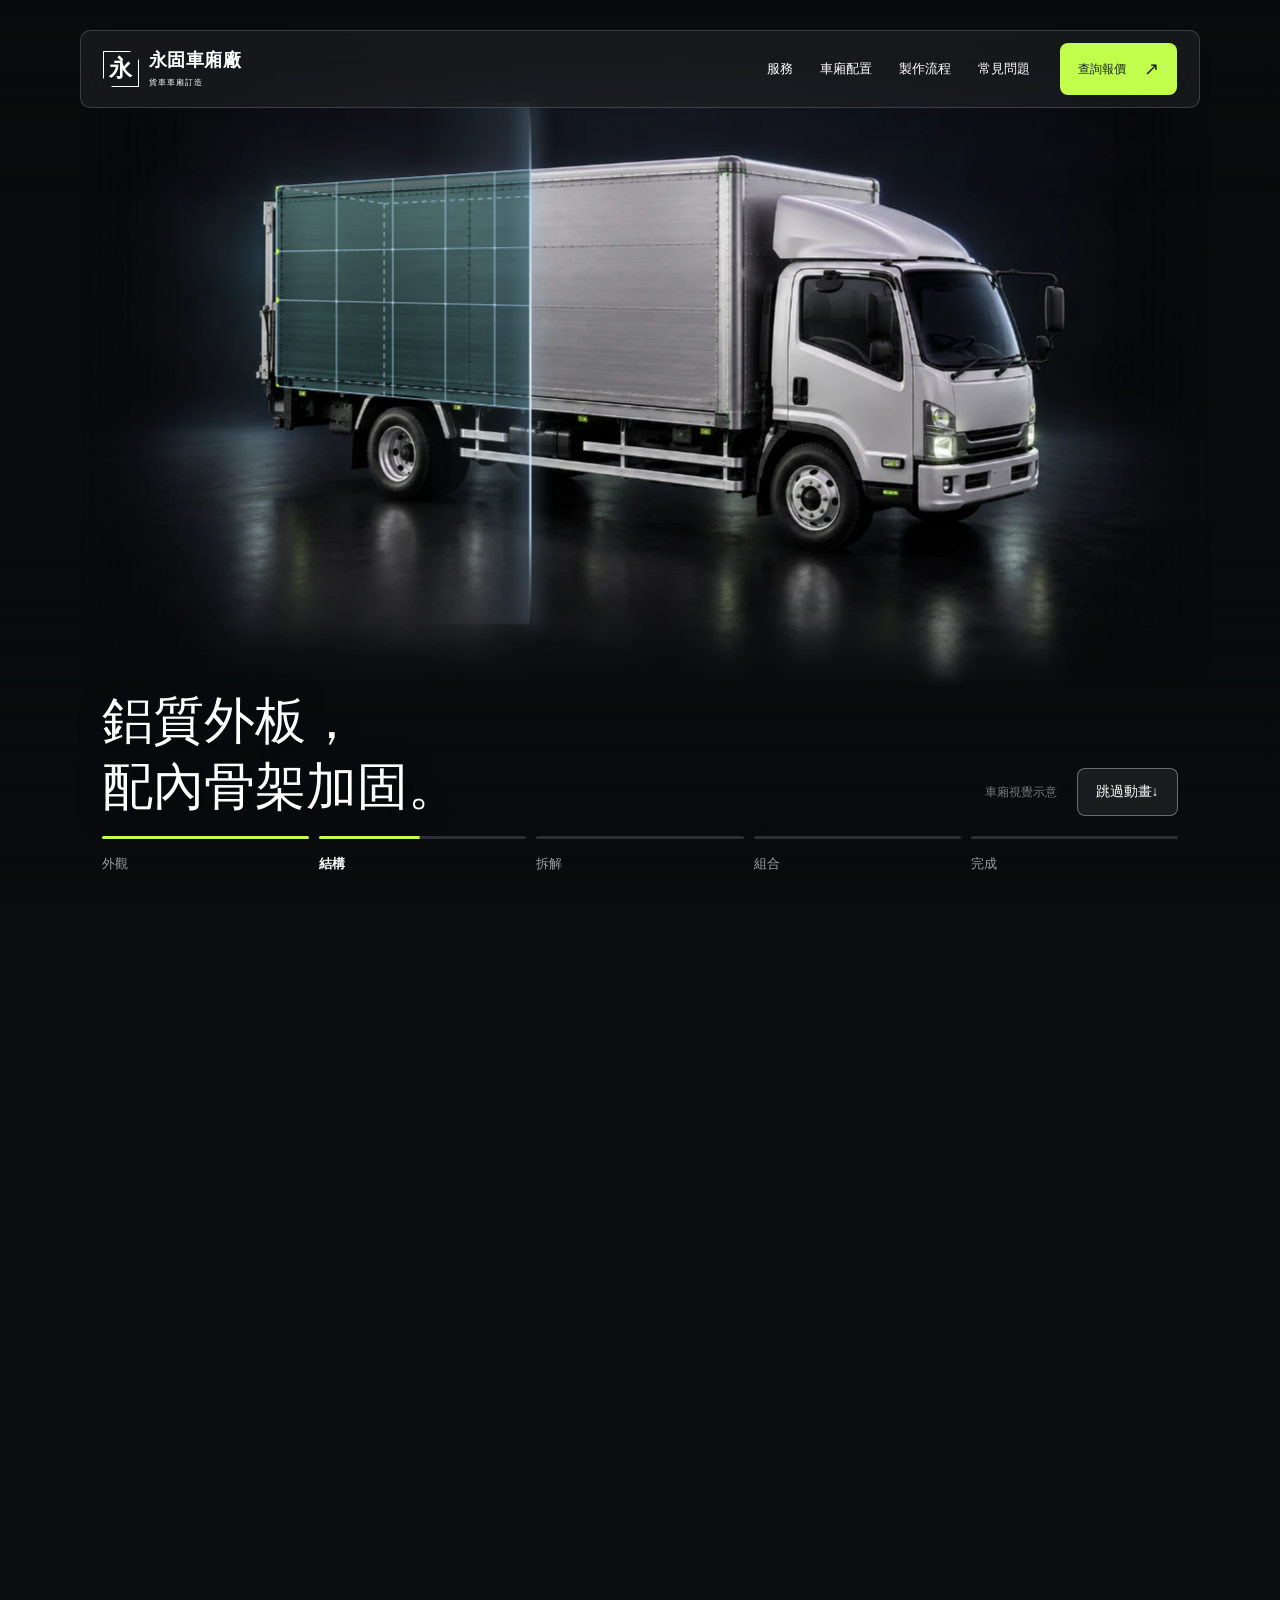
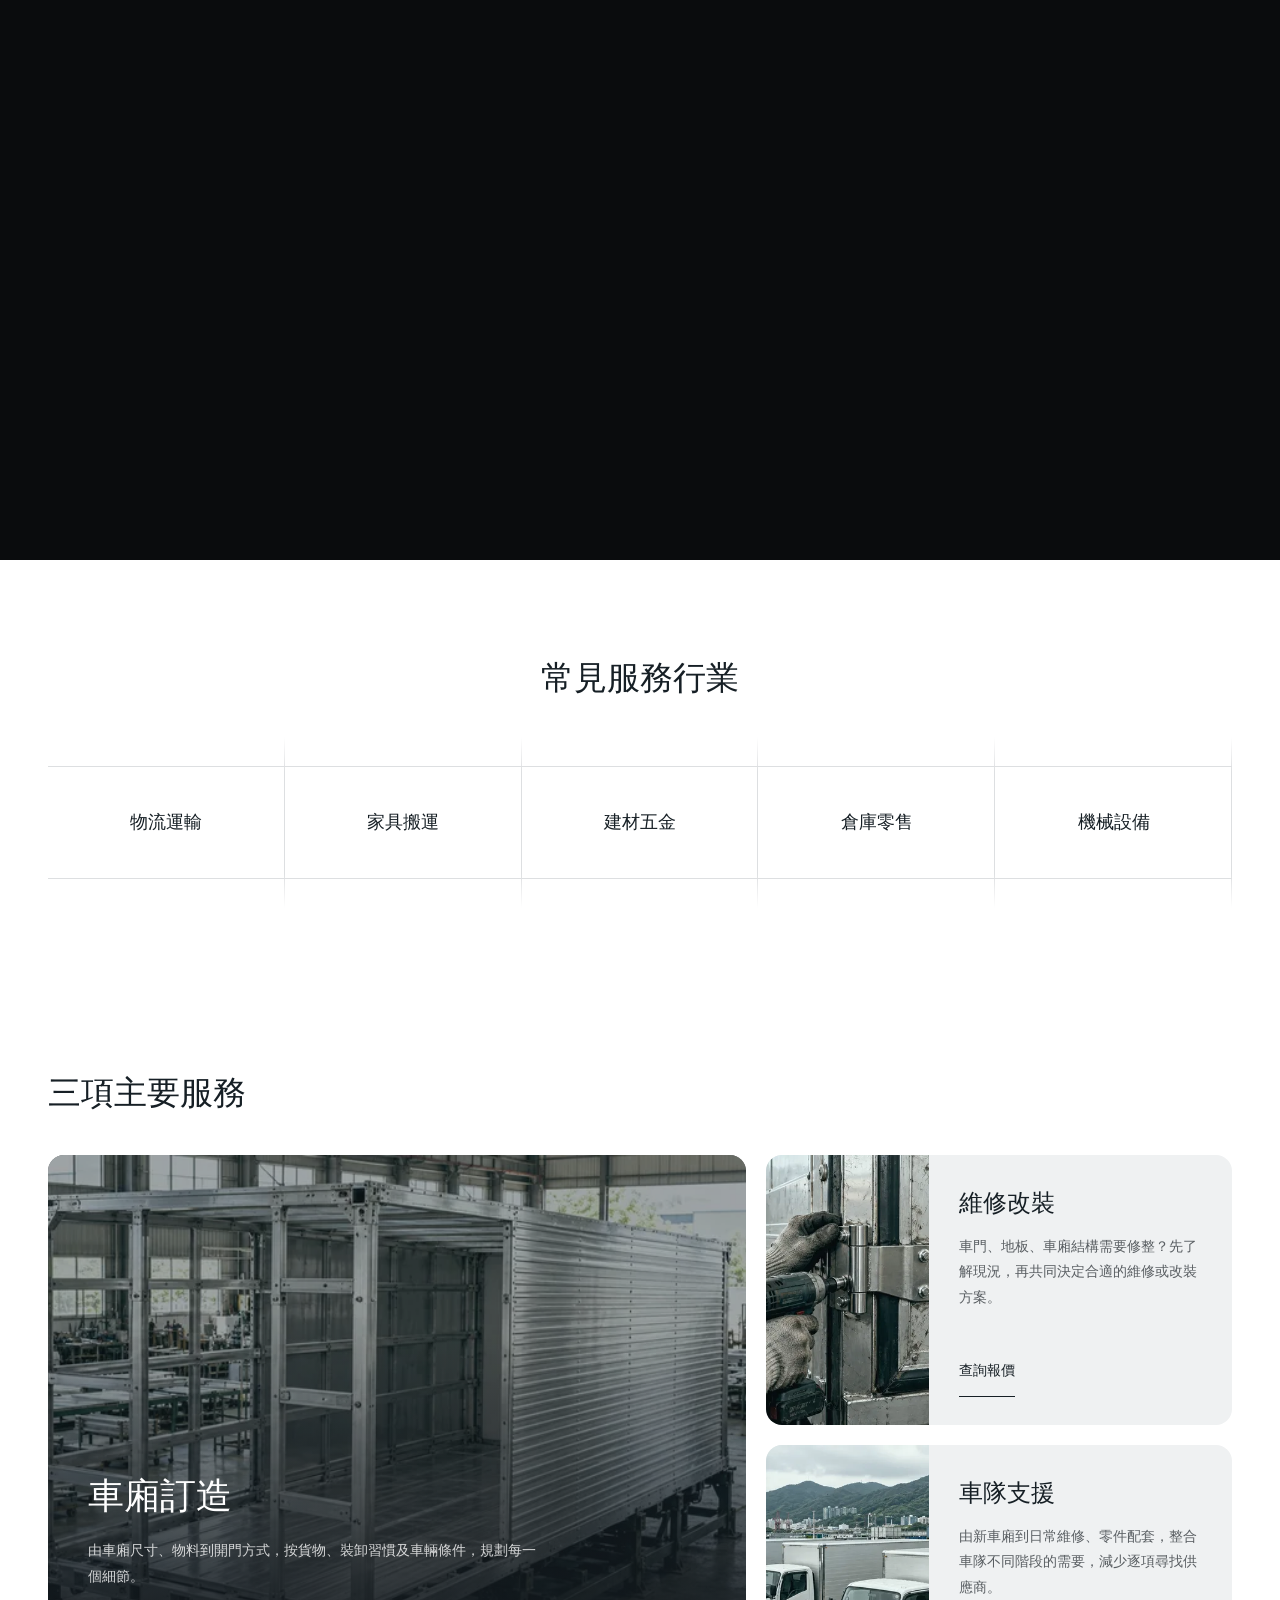
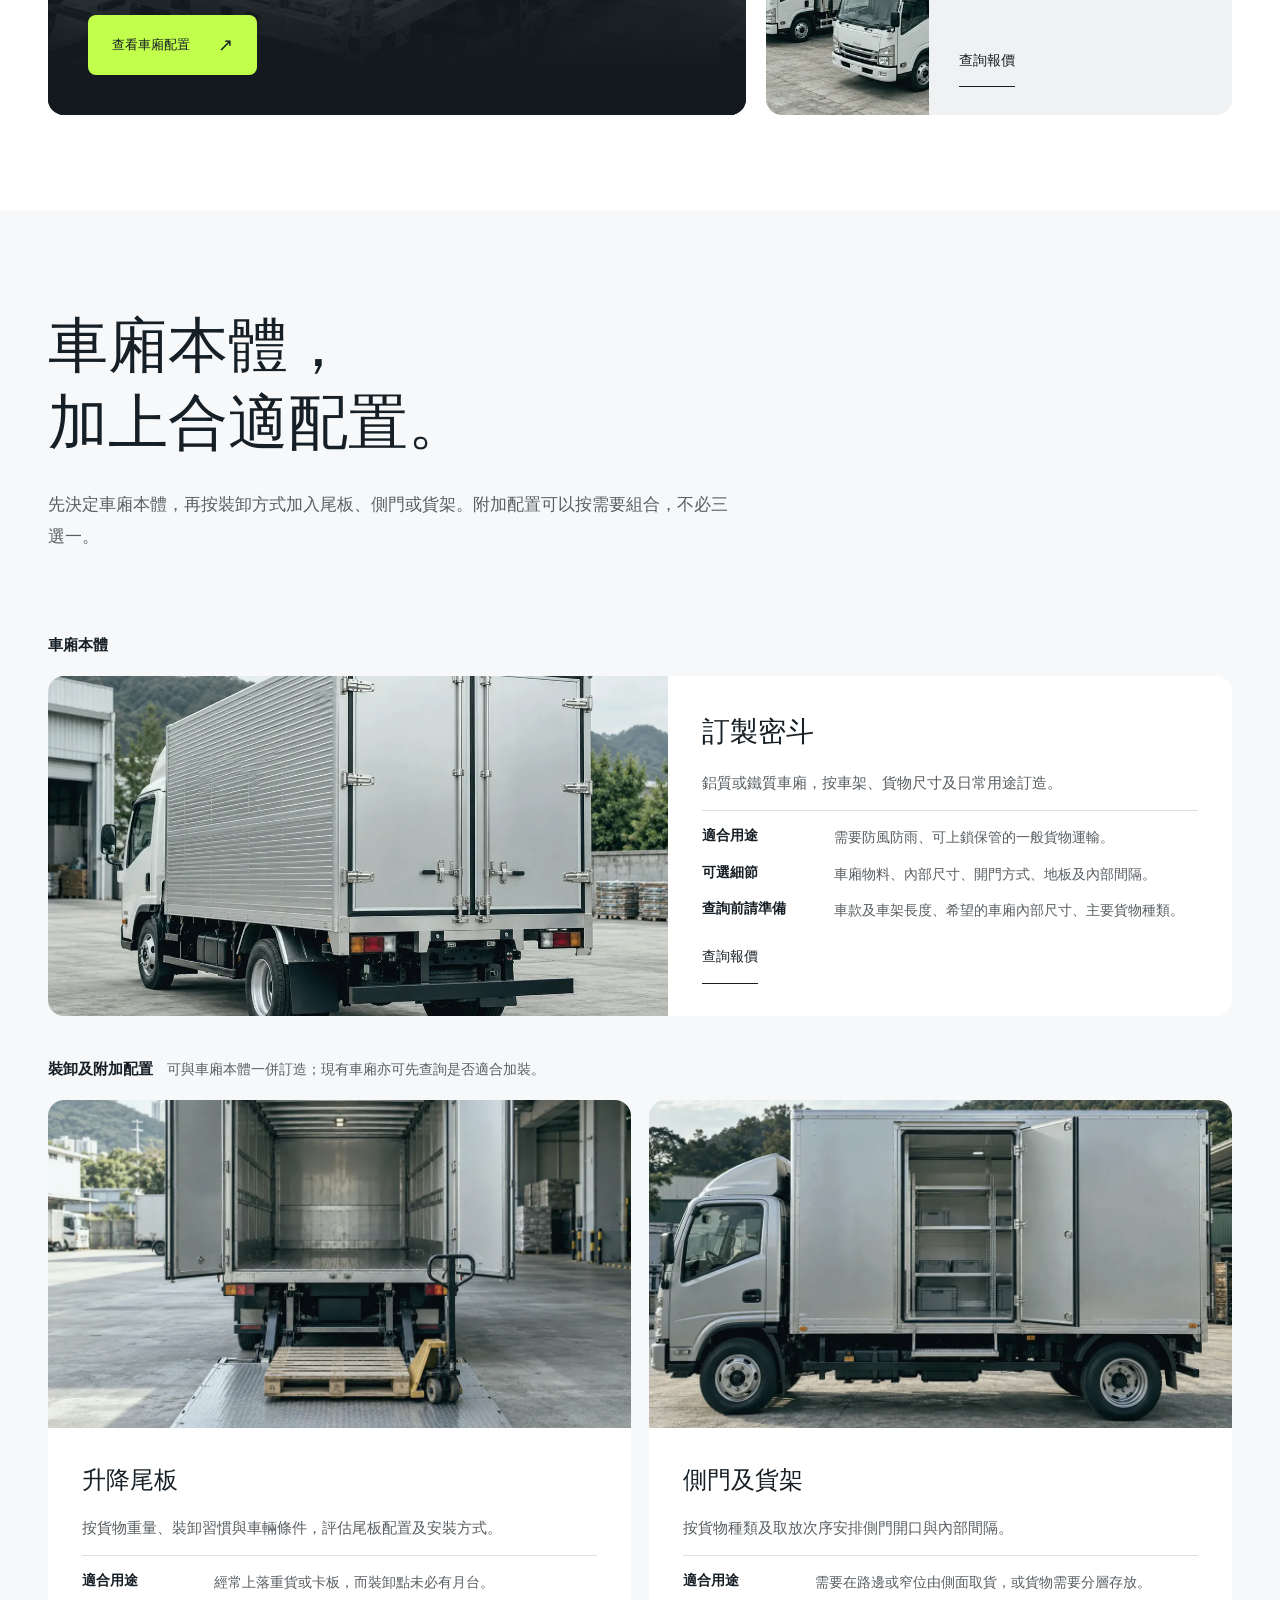
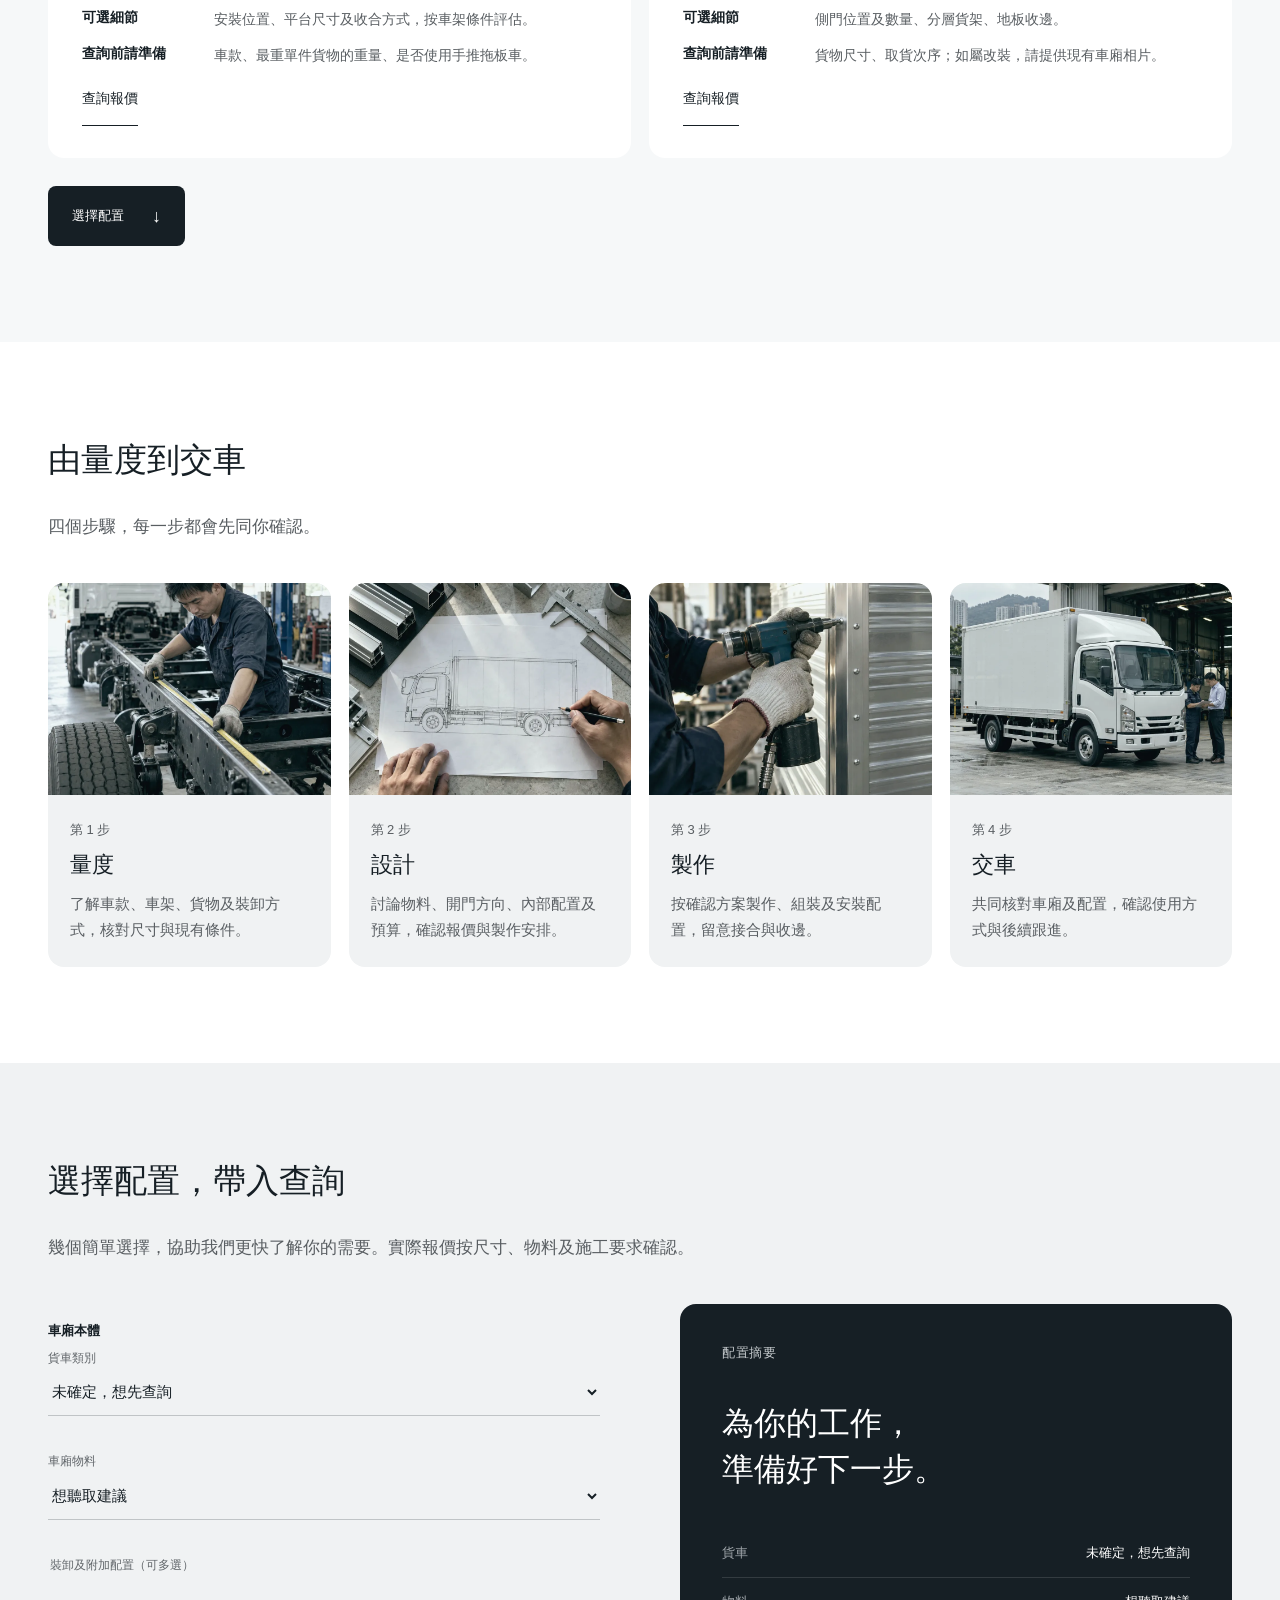
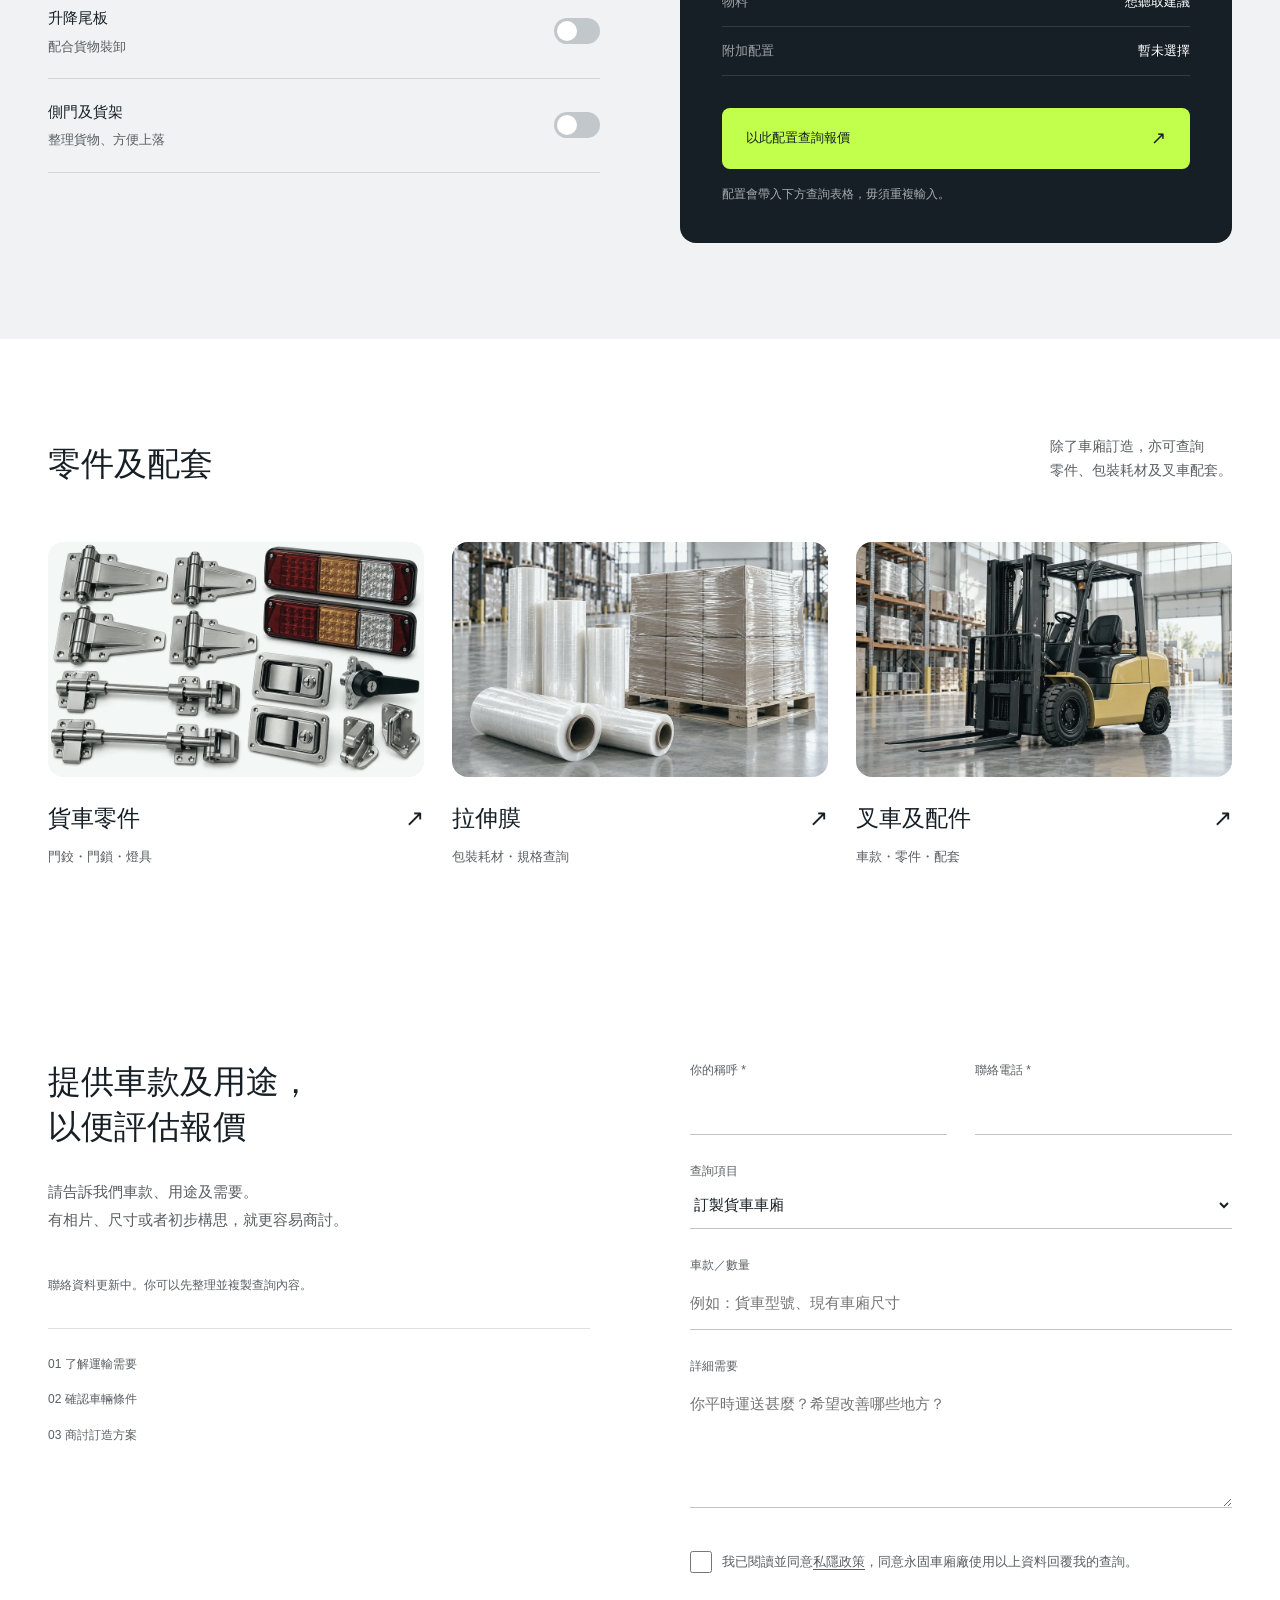
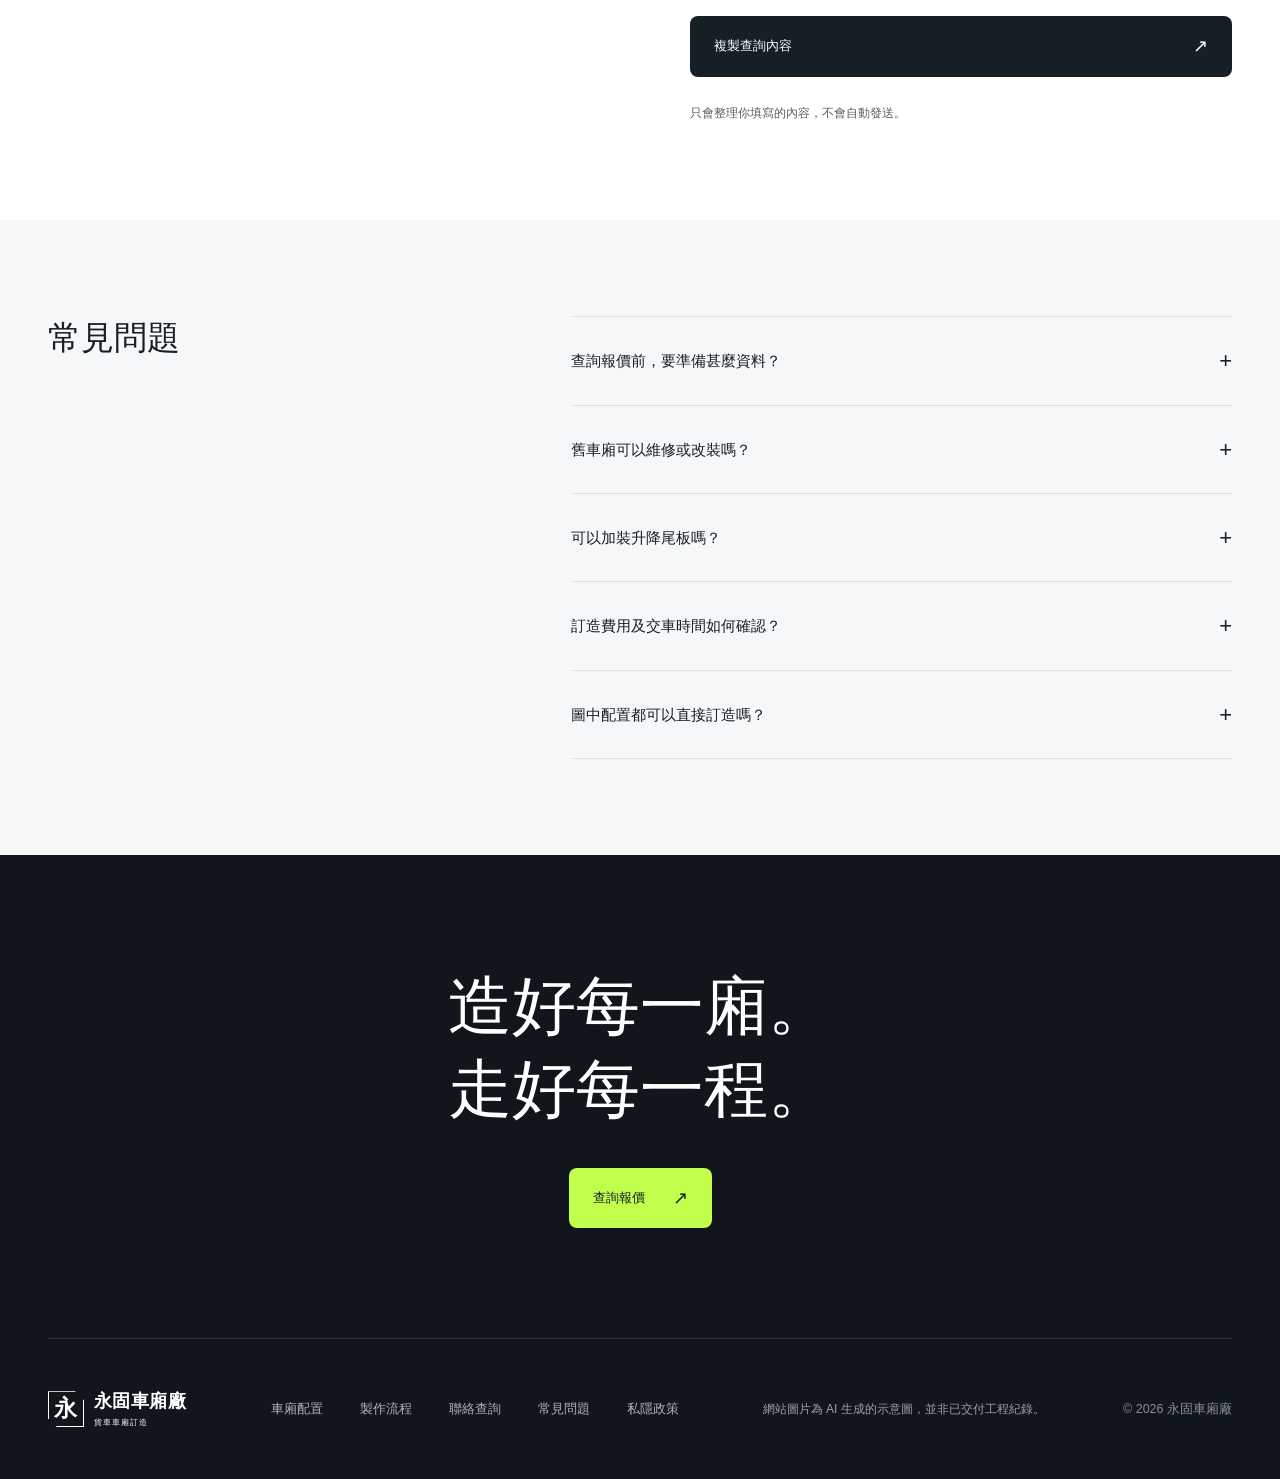
==== commit fe45ee14: "Restore original 3D wireframe hero Co-Authored-By: Claude Opus 5.5 <noreply@anthropic.com>" ====
--- a/index.html
+++ b/index.html
@@ -20,11 +20,11 @@
   <link rel="apple-touch-icon" href="images/apple-touch-icon.png">
   <link rel="manifest" href="site.webmanifest">
   <link rel="preload" href="images/truck-film-first-frame.webp" as="image">
-  <link rel="stylesheet" href="styles.css?v=9">
+  <link rel="stylesheet" href="styles.css?v=10">
   <script type="importmap">{"imports":{"three":"./vendor/three/three.module.js","three/addons/":"./vendor/three/addons/"}}</script>
   <script src="config.js?v=4" defer></script>
   <script src="hero-scan.js" defer></script>
-  <script src="app.js?v=9" defer></script>
+  <script src="app.js?v=10" defer></script>
 </head>
 <body>
   <a class="skip-link" href="#services">跳到主要內容</a>
--- a/styles.css
+++ b/styles.css
@@ -275,8 +275,7 @@
 .mobile-contact{transition:transform .3s,opacity .3s}
 body.in-hero .mobile-contact{transform:translateY(130%);opacity:0;pointer-events:none}
 
-/* 3D labels: one or two at a time; on phones only the first of each pair. */
-@media(max-width:640px){.c3d:nth-child(2),.c3d:nth-child(4),.c3d:nth-child(6){display:block}.c3d.second{display:none!important}}
+
 
 /* Services: image about 35%, text about 65%. */
 .service-side .service-image{width:35%}
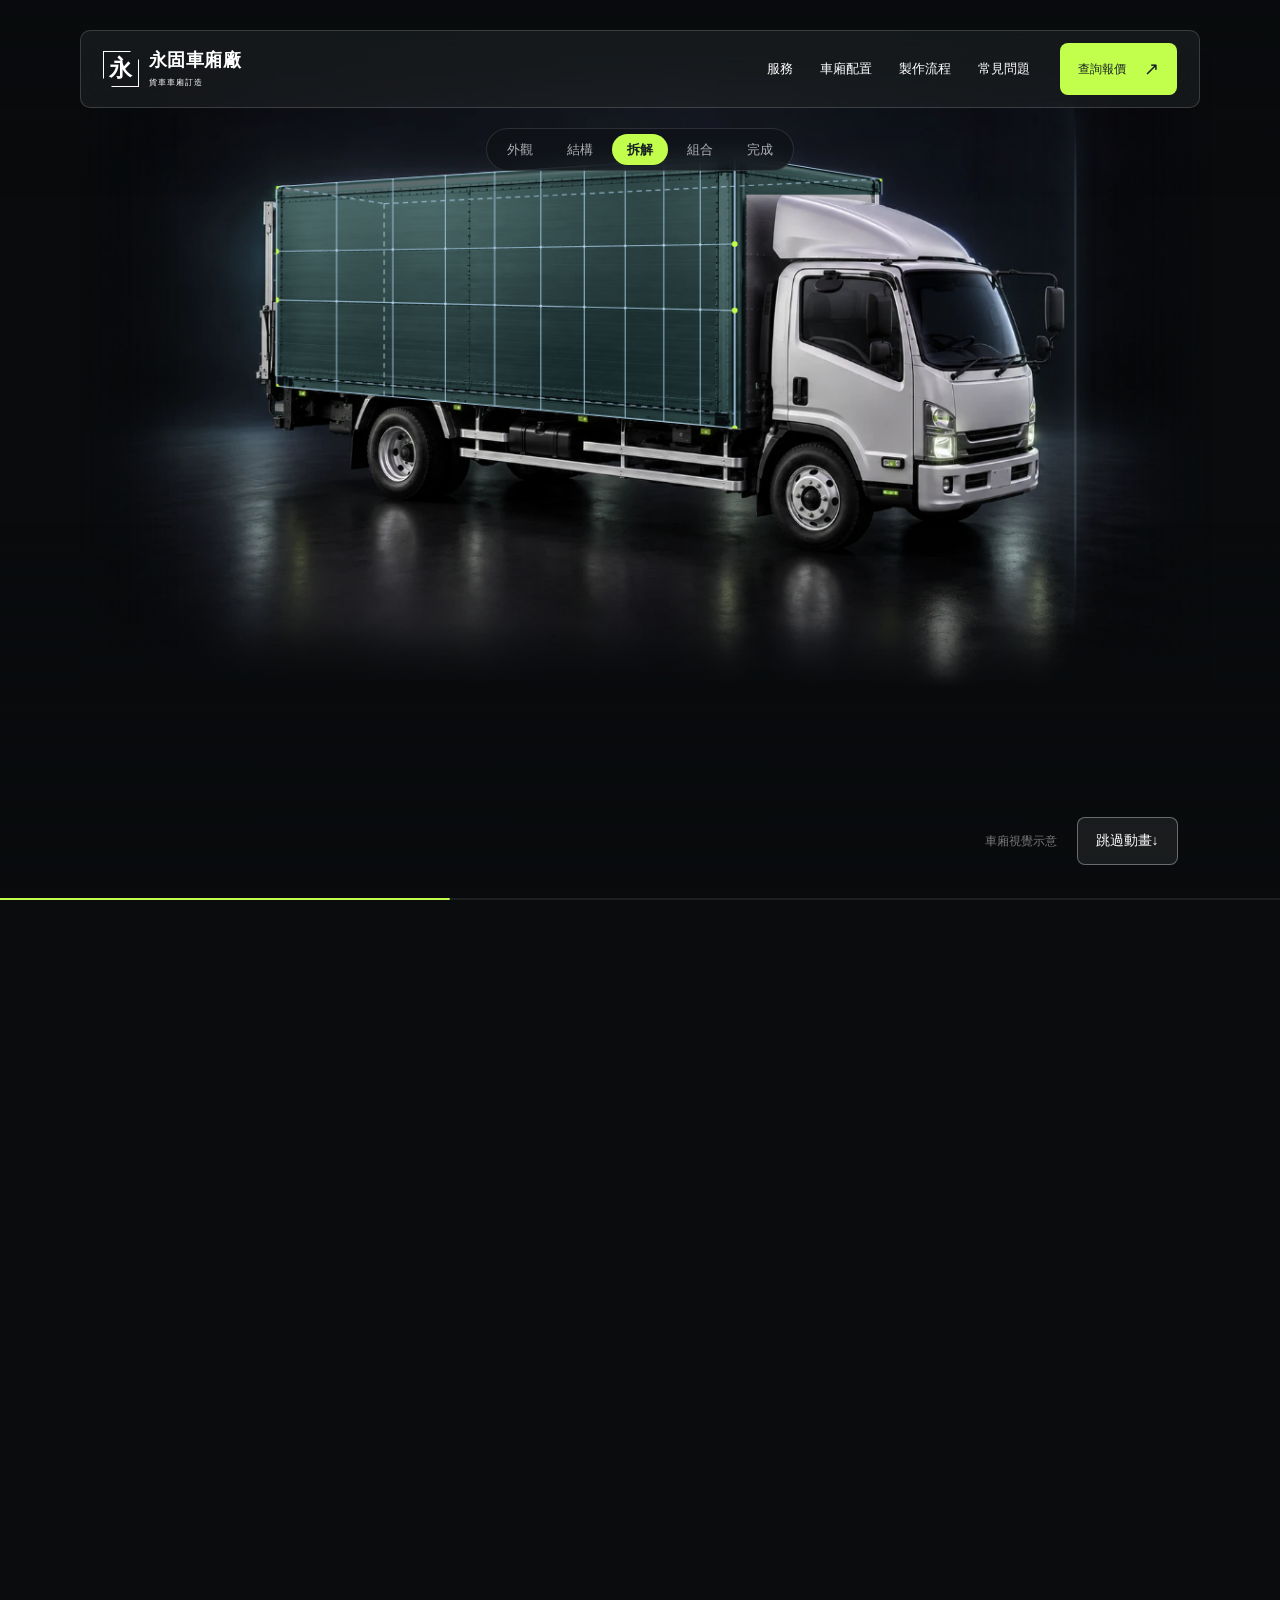
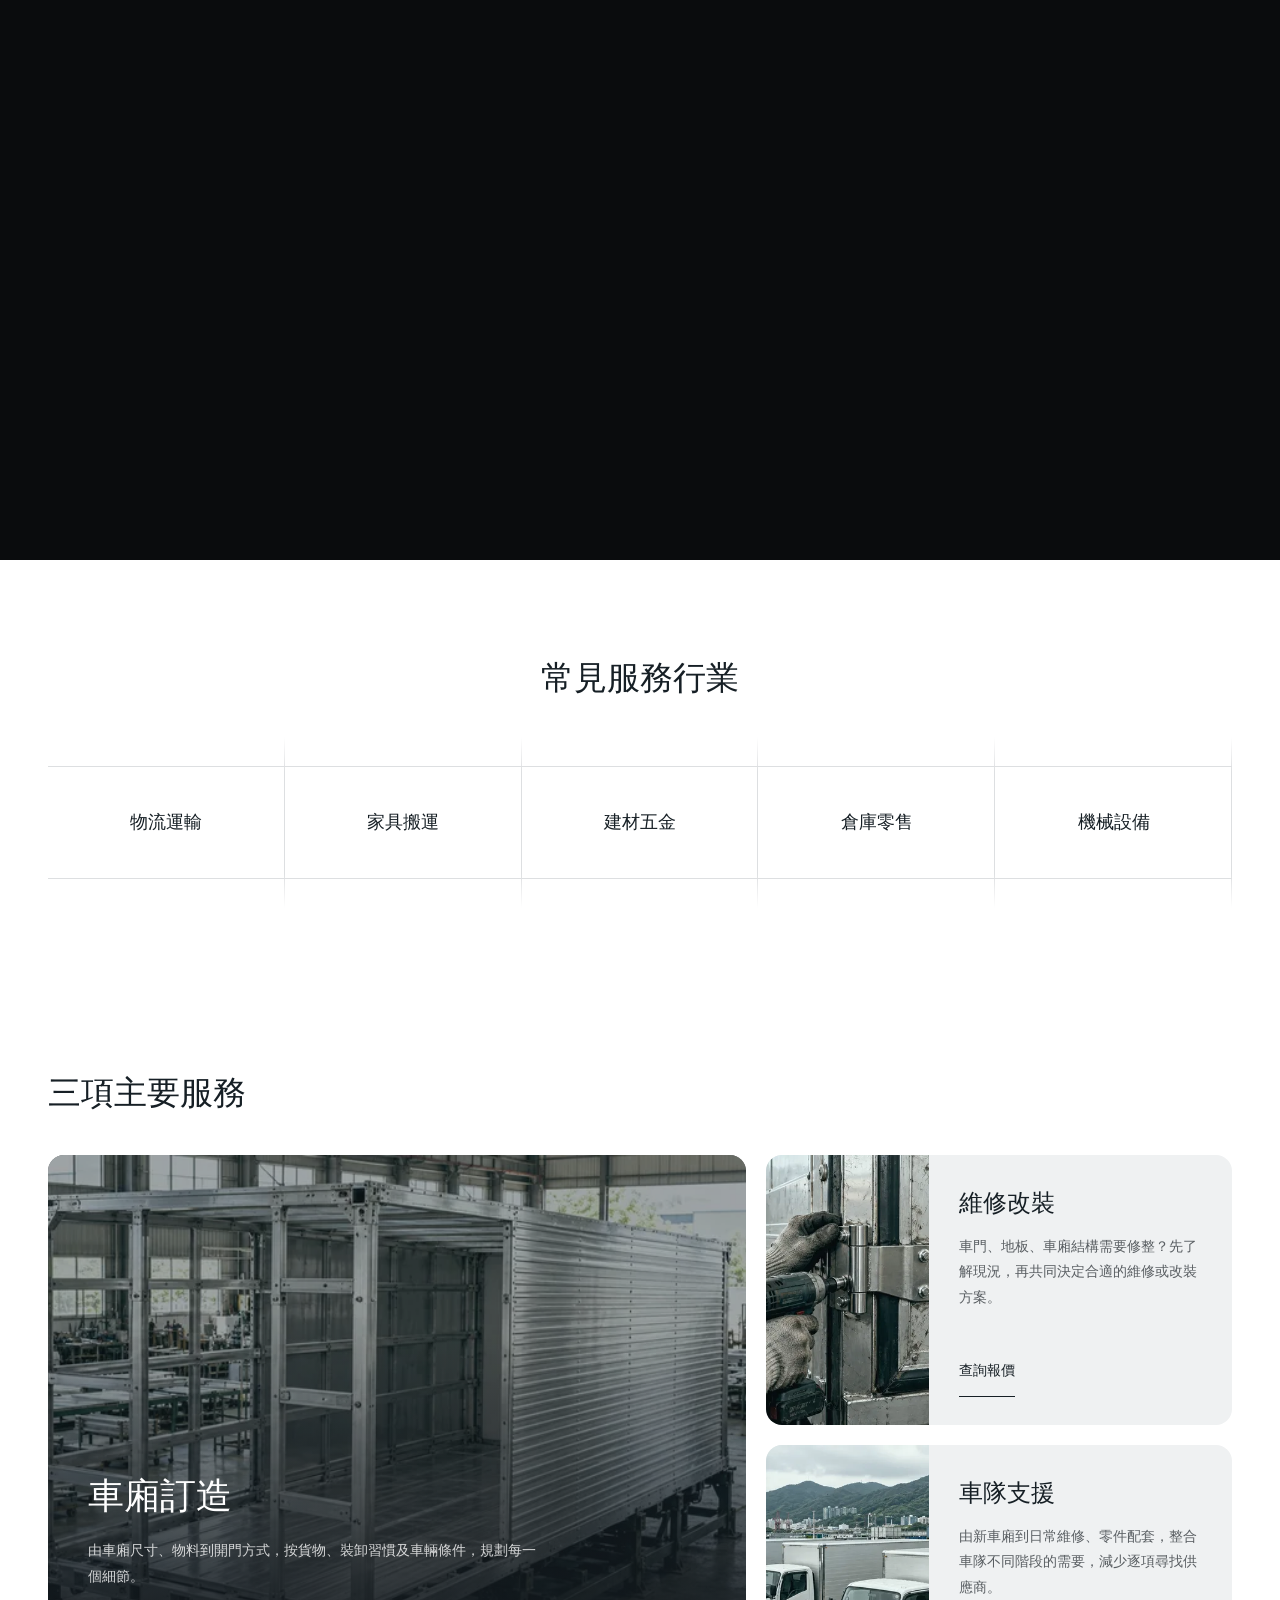
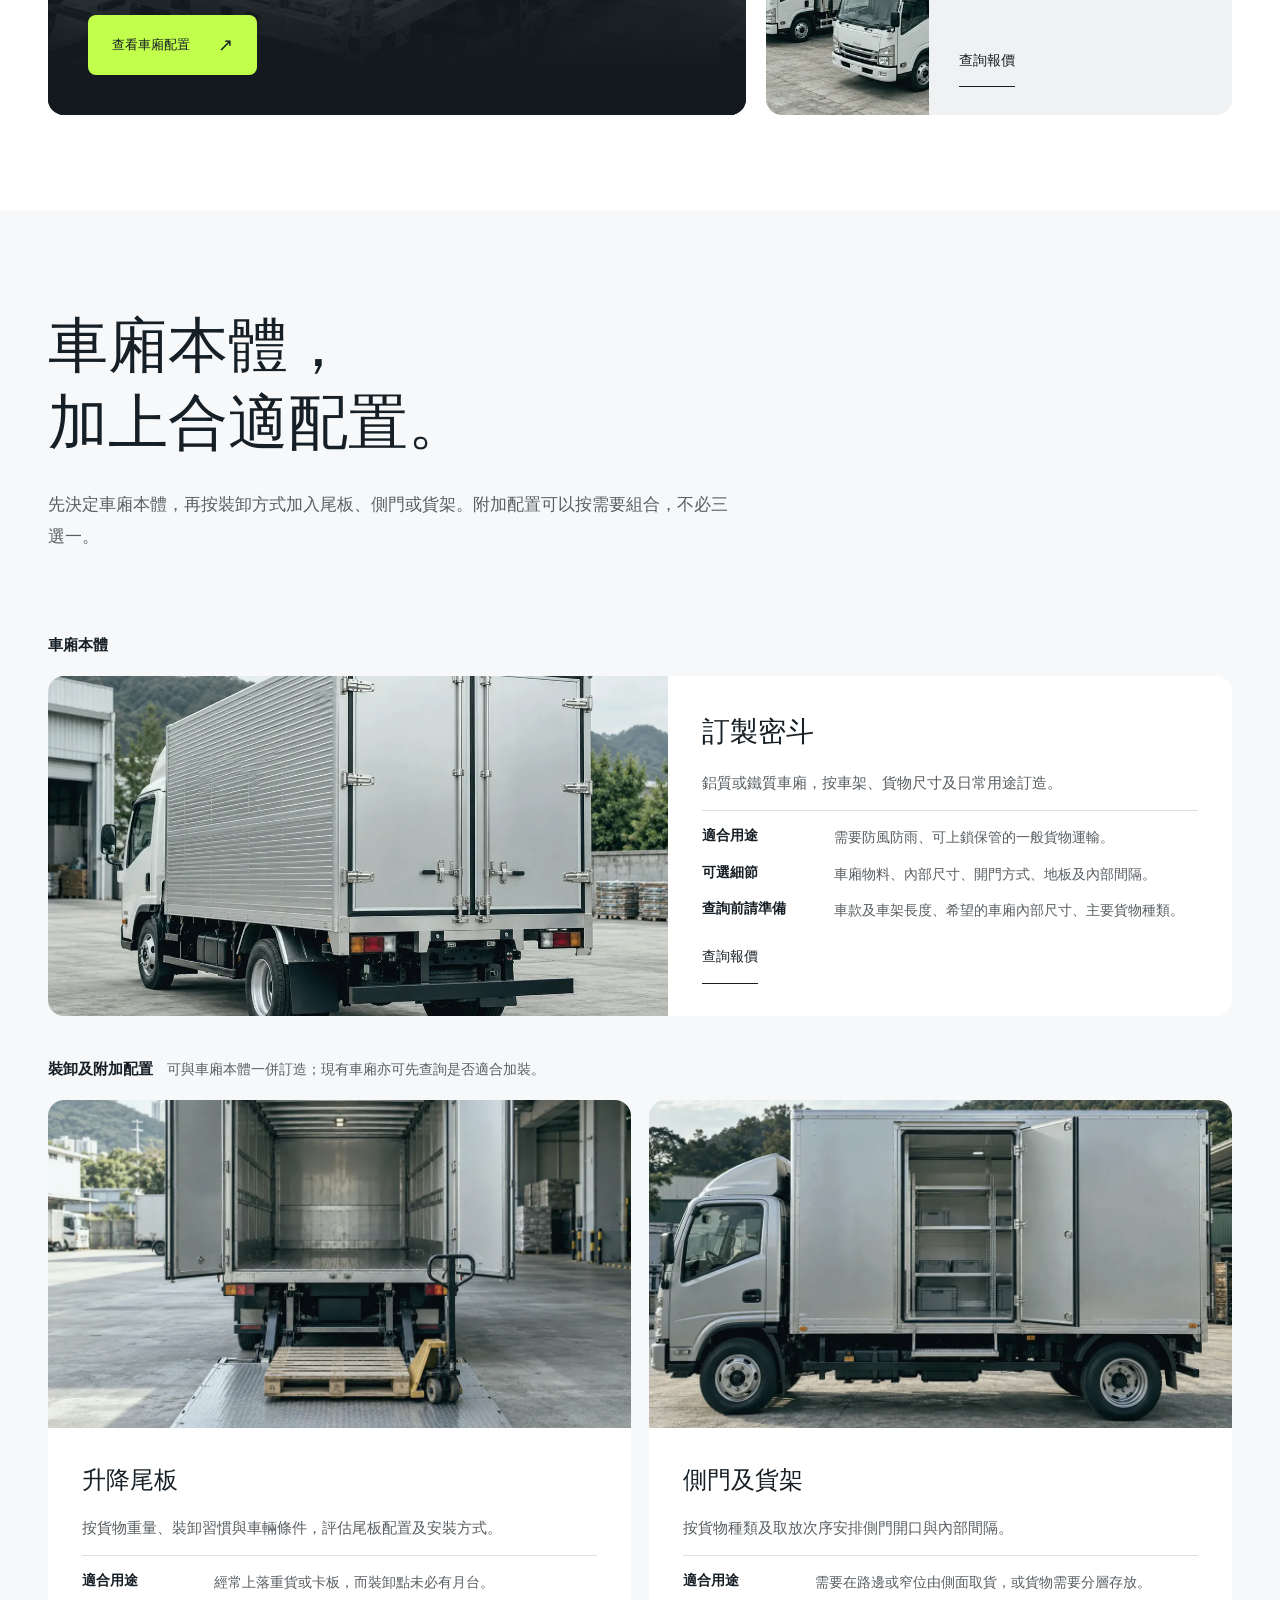
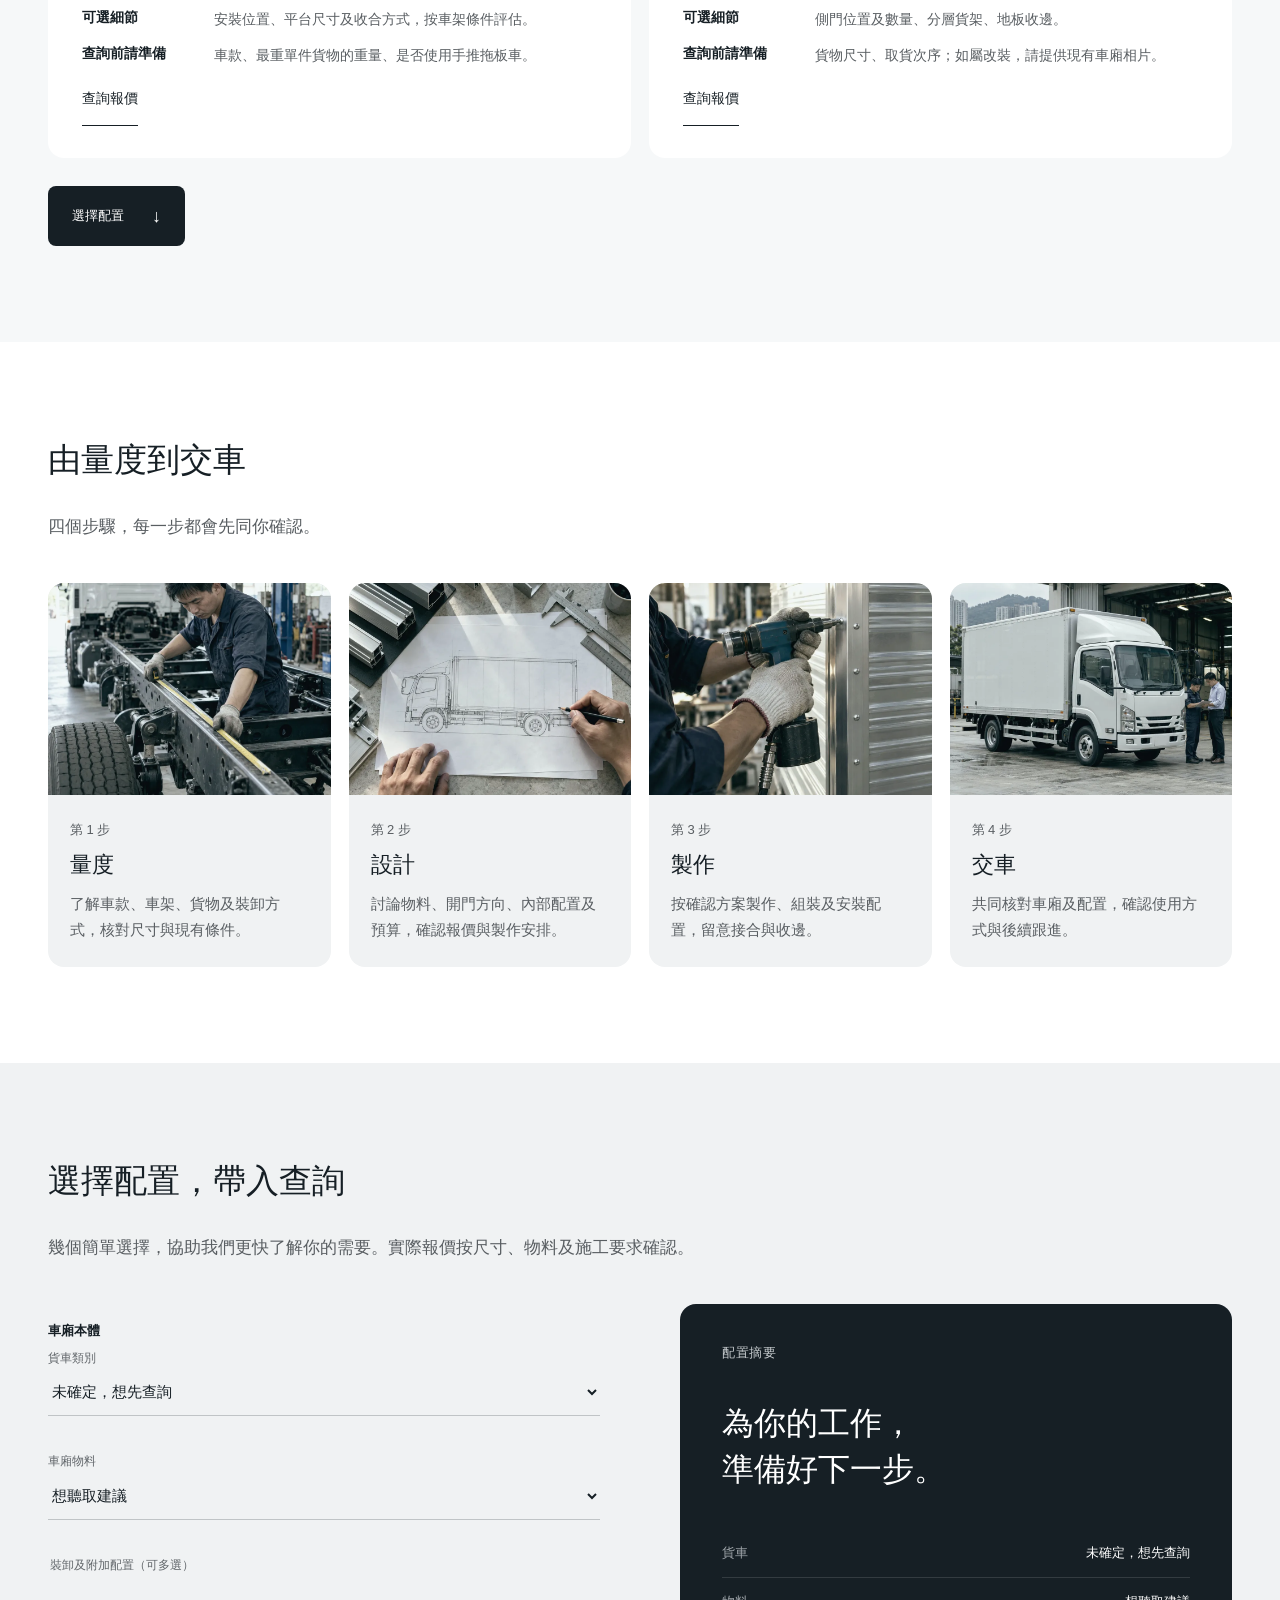
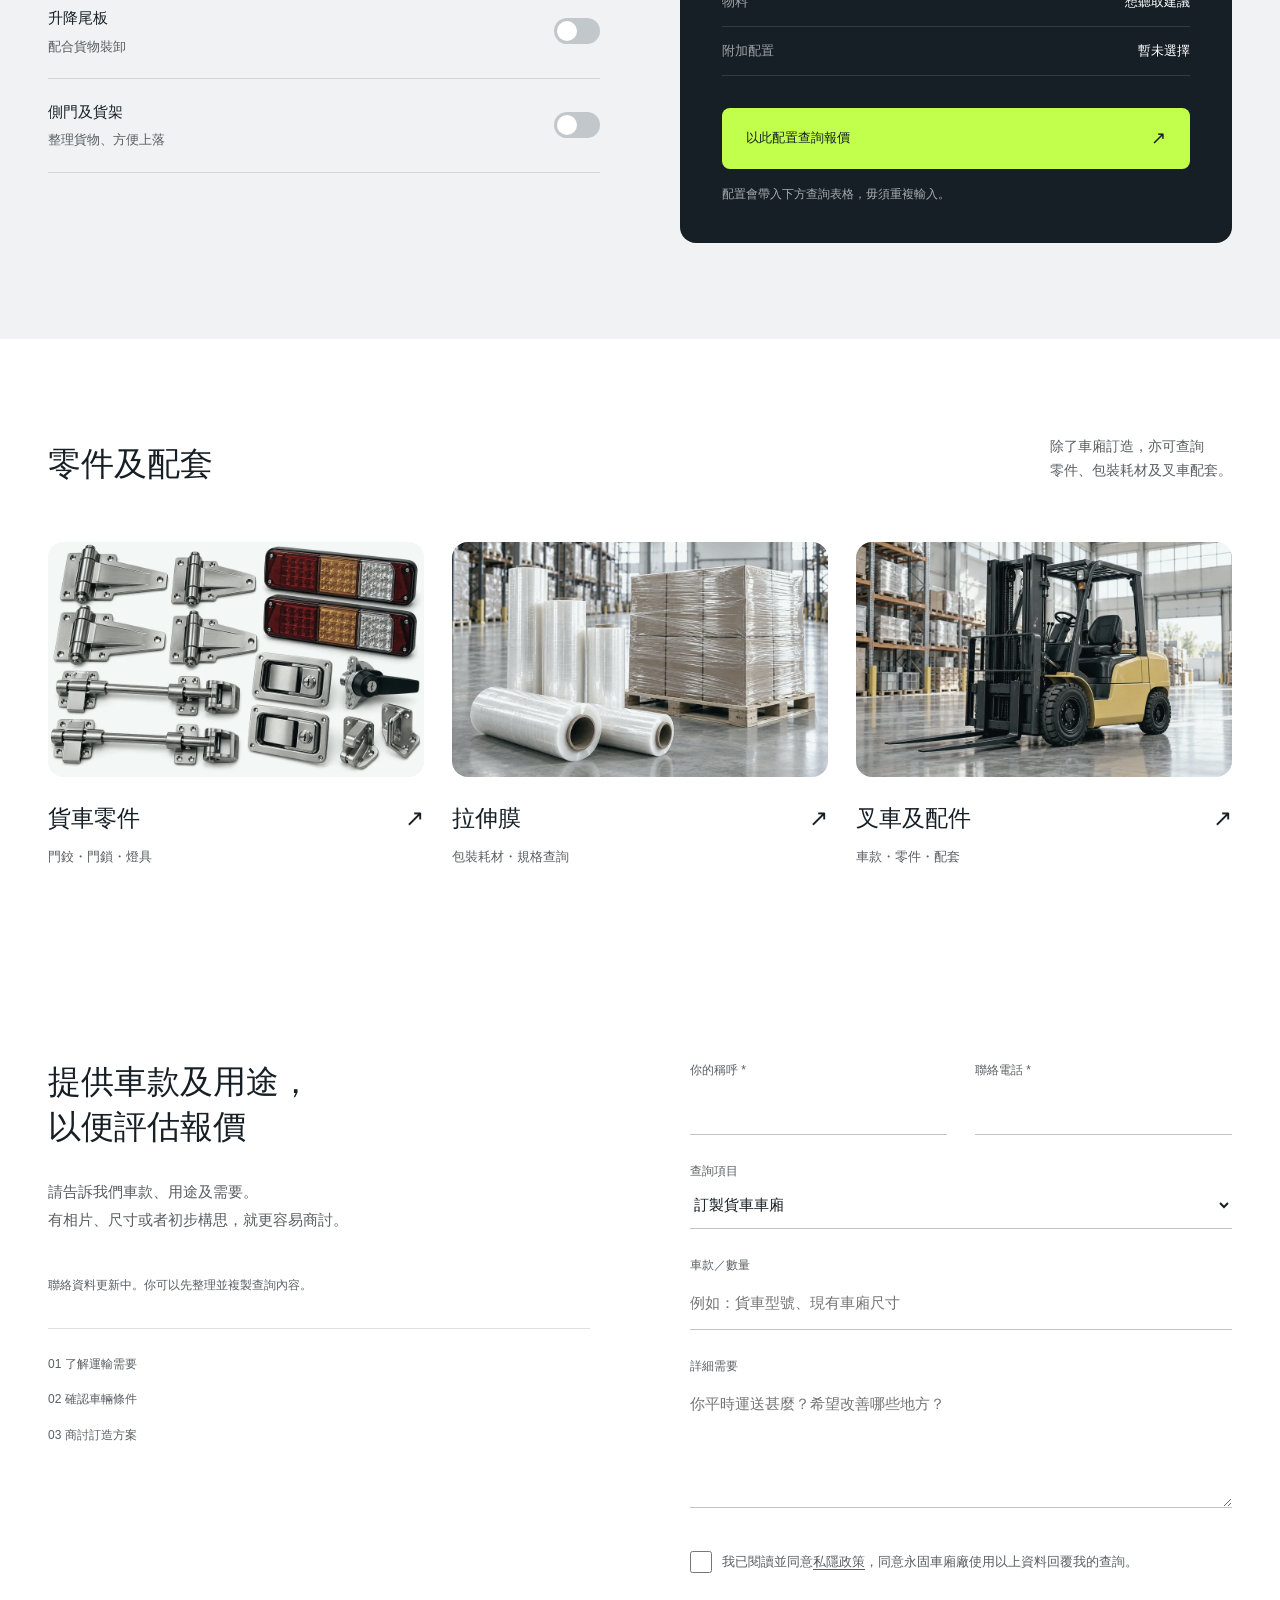
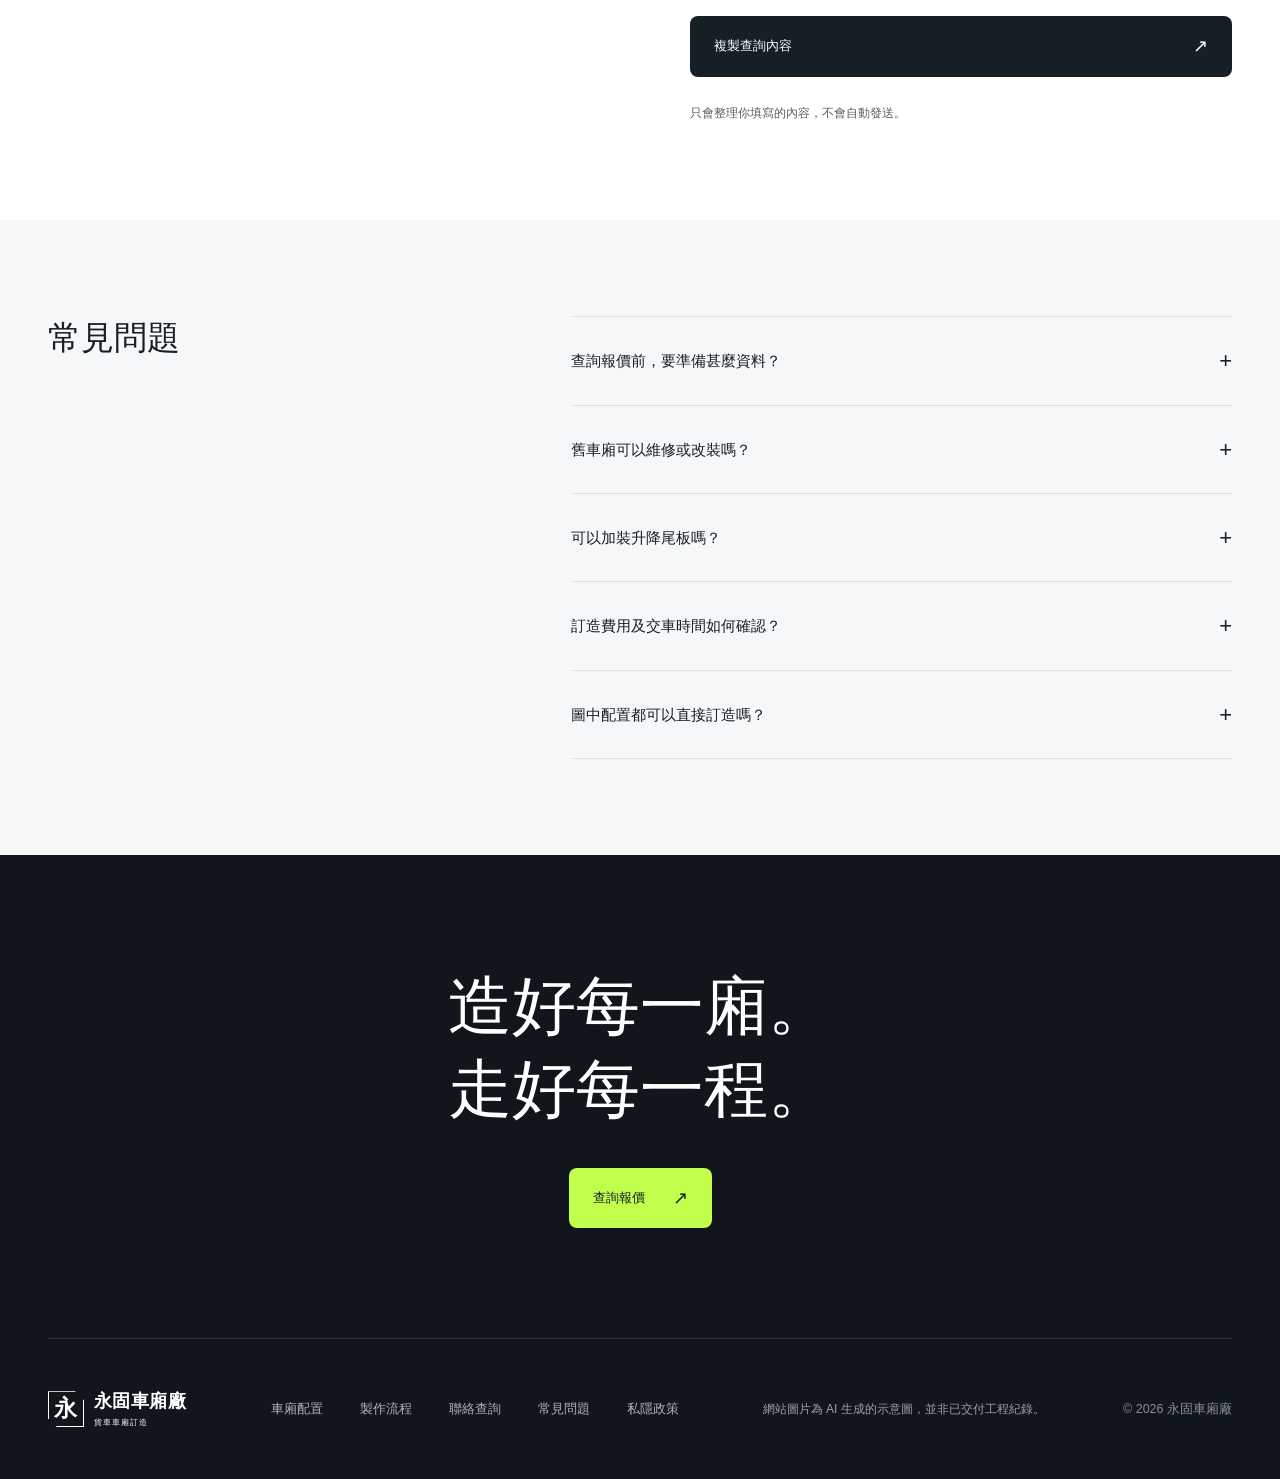
==== commit 304b84c4: "Restore original hero stage chips and messages Co-Authored-By: Claude Opus 5.5 <noreply@anthropic.co" ====
--- a/index.html
+++ b/index.html
@@ -20,11 +20,11 @@
   <link rel="apple-touch-icon" href="images/apple-touch-icon.png">
   <link rel="manifest" href="site.webmanifest">
   <link rel="preload" href="images/truck-film-first-frame.webp" as="image">
-  <link rel="stylesheet" href="styles.css?v=10">
+  <link rel="stylesheet" href="styles.css?v=11">
   <script type="importmap">{"imports":{"three":"./vendor/three/three.module.js","three/addons/":"./vendor/three/addons/"}}</script>
   <script src="config.js?v=4" defer></script>
   <script src="hero-scan.js" defer></script>
-  <script src="app.js?v=10" defer></script>
+  <script src="app.js?v=11" defer></script>
 </head>
 <body>
   <a class="skip-link" href="#services">跳到主要內容</a>
@@ -57,11 +57,12 @@
         <div class="hero-vignette" aria-hidden="true"></div>
         <div class="hero-3d-labels" id="hero3dLabels" aria-hidden="true"></div>
         <div class="hero-intro"><h1>為每一程，<br class="mobile-only">造好每一廂。</h1><p class="hero-sub">按車款、貨物及用途，<br class="mobile-only">訂造密斗、升降尾板及側門配置。</p><div class="hero-ctas"><a class="button button-lime" href="#contact">查詢報價</a><a class="button button-ghost" href="#products">查看車廂配置</a></div></div>
-        <div class="hero-message message-one" aria-hidden="true"><p>鋁質外板，<br>配內骨架加固。</p></div>
-        <div class="hero-message message-two" aria-hidden="true"><p>頂板、側板、尾板，<br>逐件按尺寸訂造。</p></div>
-        <div class="hero-message message-three" aria-hidden="true"><p>組裝完成，<br>交車前逐項核對。</p><a class="button button-lime" href="#products" tabindex="-1">查看車廂配置</a></div>
+        <div class="hero-message message-one" aria-hidden="true"><p>從每一吋結構，<br>配合每一種需要。</p></div>
+        <div class="hero-message message-two" aria-hidden="true"><p>讓細節，<br>成為每日的可靠。</p></div>
+        <div class="hero-message message-three" aria-hidden="true"><p>由量度到交車。<br>一路，全程跟進。</p><a class="button button-lime" href="#products" tabindex="-1">查看車廂配置</a></div>
         <div class="hero-bottom"><span class="hero-caption">車廂視覺示意</span><a class="skip-intro" href="#services">跳過動畫 <span aria-hidden="true">↓</span></a></div>
-        <nav class="hero-stages" id="heroStages" aria-label="開場動畫段落"><button type="button" data-p=".02" data-a="0" data-b=".12"><i aria-hidden="true"></i>外觀</button><button type="button" data-p=".24" data-a=".12" data-b=".30"><i aria-hidden="true"></i>結構</button><button type="button" data-p=".47" data-a=".30" data-b=".60"><i aria-hidden="true"></i>拆解</button><button type="button" data-p=".72" data-a=".60" data-b=".86"><i aria-hidden="true"></i>組合</button><button type="button" data-p=".97" data-a=".86" data-b="1"><i aria-hidden="true"></i>完成</button></nav>
+        <nav class="hero-stages" id="heroStages" aria-label="開場動畫段落"><button type="button" data-p=".02">外觀</button><button type="button" data-p=".22">結構</button><button type="button" data-p=".48">拆解</button><button type="button" data-p=".74">組合</button><button type="button" data-p=".97">完成</button></nav>
+        <div class="hero-timeline" aria-hidden="true"><span></span></div>
       </div>
     </section>
 
--- a/styles.css
+++ b/styles.css
@@ -262,18 +262,6 @@
 .section-pad{padding:96px 0}
 @media(max-width:640px){.section-pad{padding:64px 0}.section-title.compact{font-size:26px}.section-head{margin-bottom:28px}}
 
-/* Hero: stage navigation as a thin bottom progress bar. */
-.hero-timeline{display:none}
-.hero-stages{top:auto;bottom:20px;left:8%;right:8%;transform:none;display:grid;grid-template-columns:repeat(5,1fr);gap:10px;padding:0;border:0;border-radius:0;background:none;backdrop-filter:none;-webkit-backdrop-filter:none}
-.hero-stages button{position:relative;min-height:44px;padding:14px 0 4px;border-radius:0;text-align:left;font-size:13px;color:#ffffff99;background:none}
-.hero-stages button i{position:absolute;left:0;right:0;top:0;height:3px;border-radius:2px;background:#ffffff26;overflow:hidden}
-.hero-stages button i::after{content:'';position:absolute;inset:0;background:var(--lime);transform:scaleX(var(--f,0));transform-origin:left}
-.hero-stages button[aria-current]{background:none;color:#fff;font-weight:700}
-.hero-bottom{bottom:84px}
-@media(max-width:640px){.hero-stages{left:16px;right:16px;bottom:calc(10px + env(safe-area-inset-bottom,0px));gap:6px}.hero-stages button{font-size:12px;text-align:center}.hero .hero-bottom{bottom:calc(66px + env(safe-area-inset-bottom,0px))}}
-/* The fixed contact bar would cover the progress bar; the hero already has its own actions. */
-.mobile-contact{transition:transform .3s,opacity .3s}
-body.in-hero .mobile-contact{transform:translateY(130%);opacity:0;pointer-events:none}
 
 
 
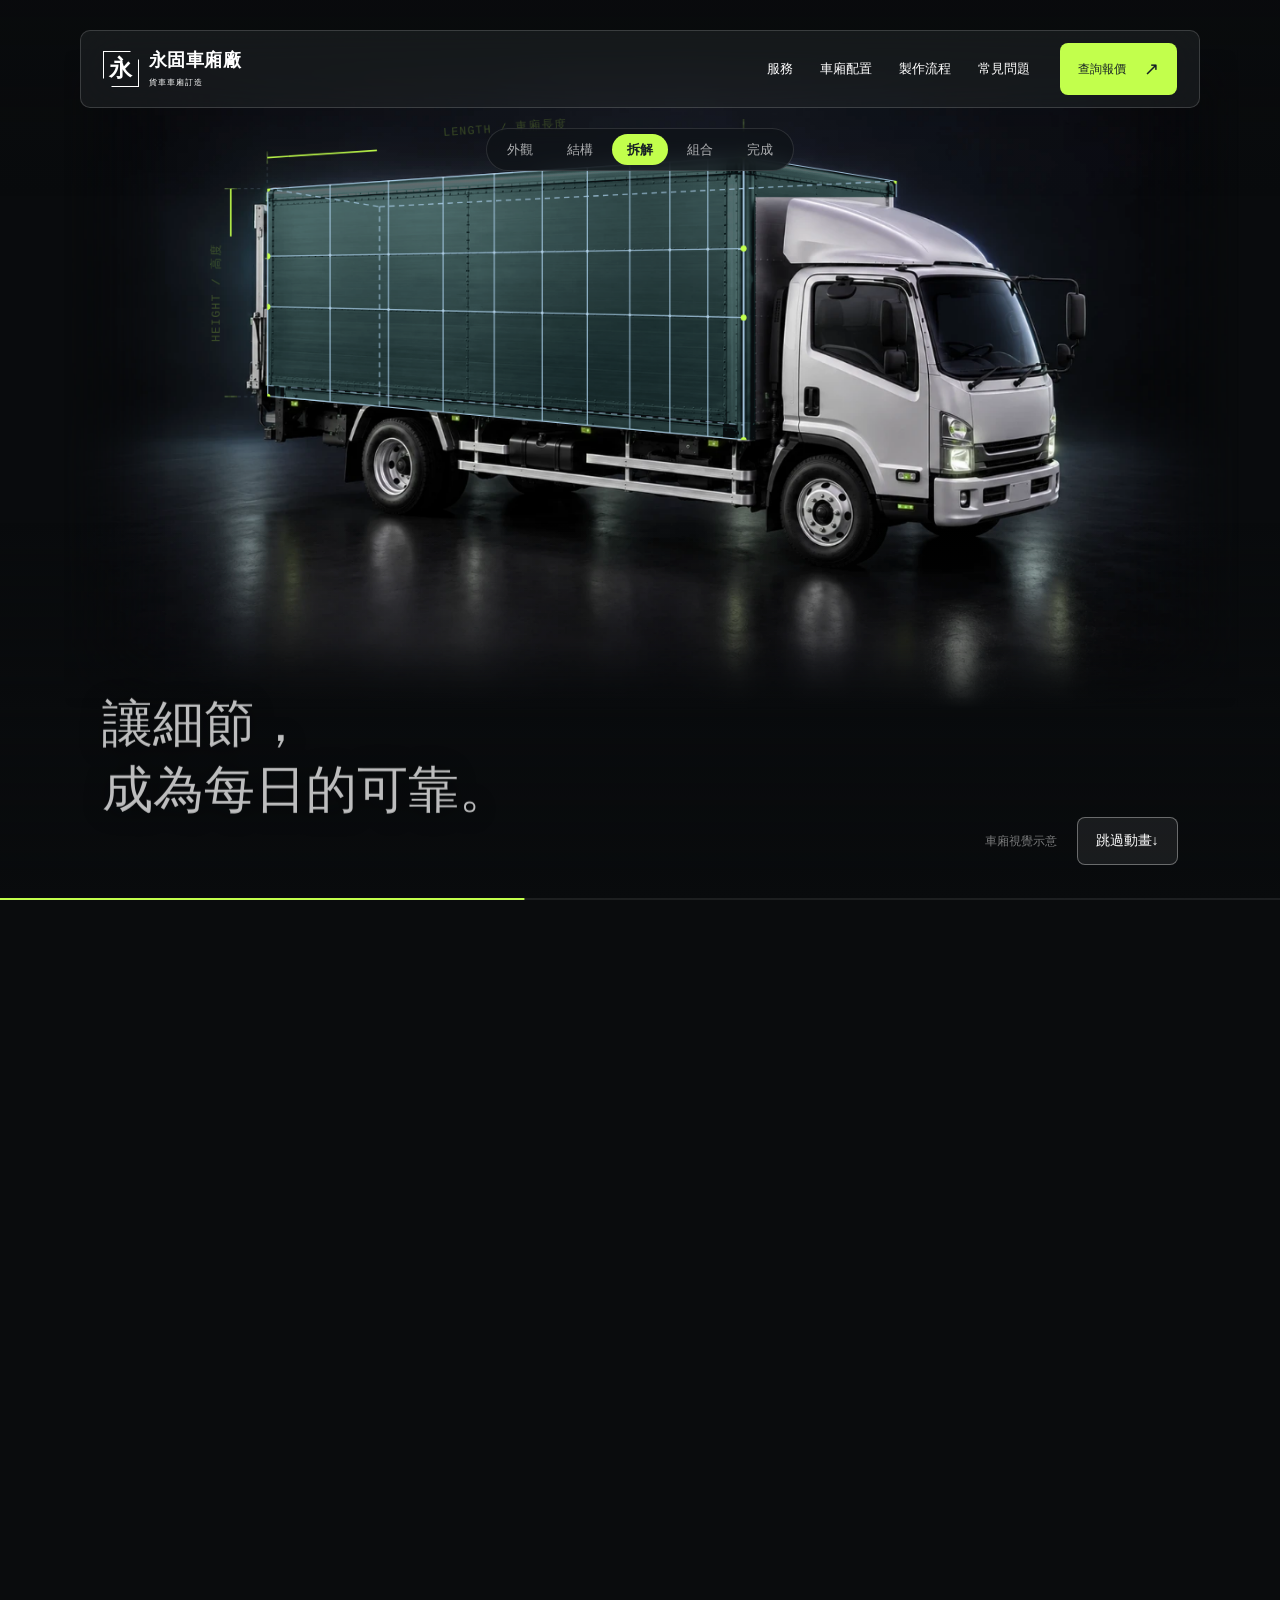
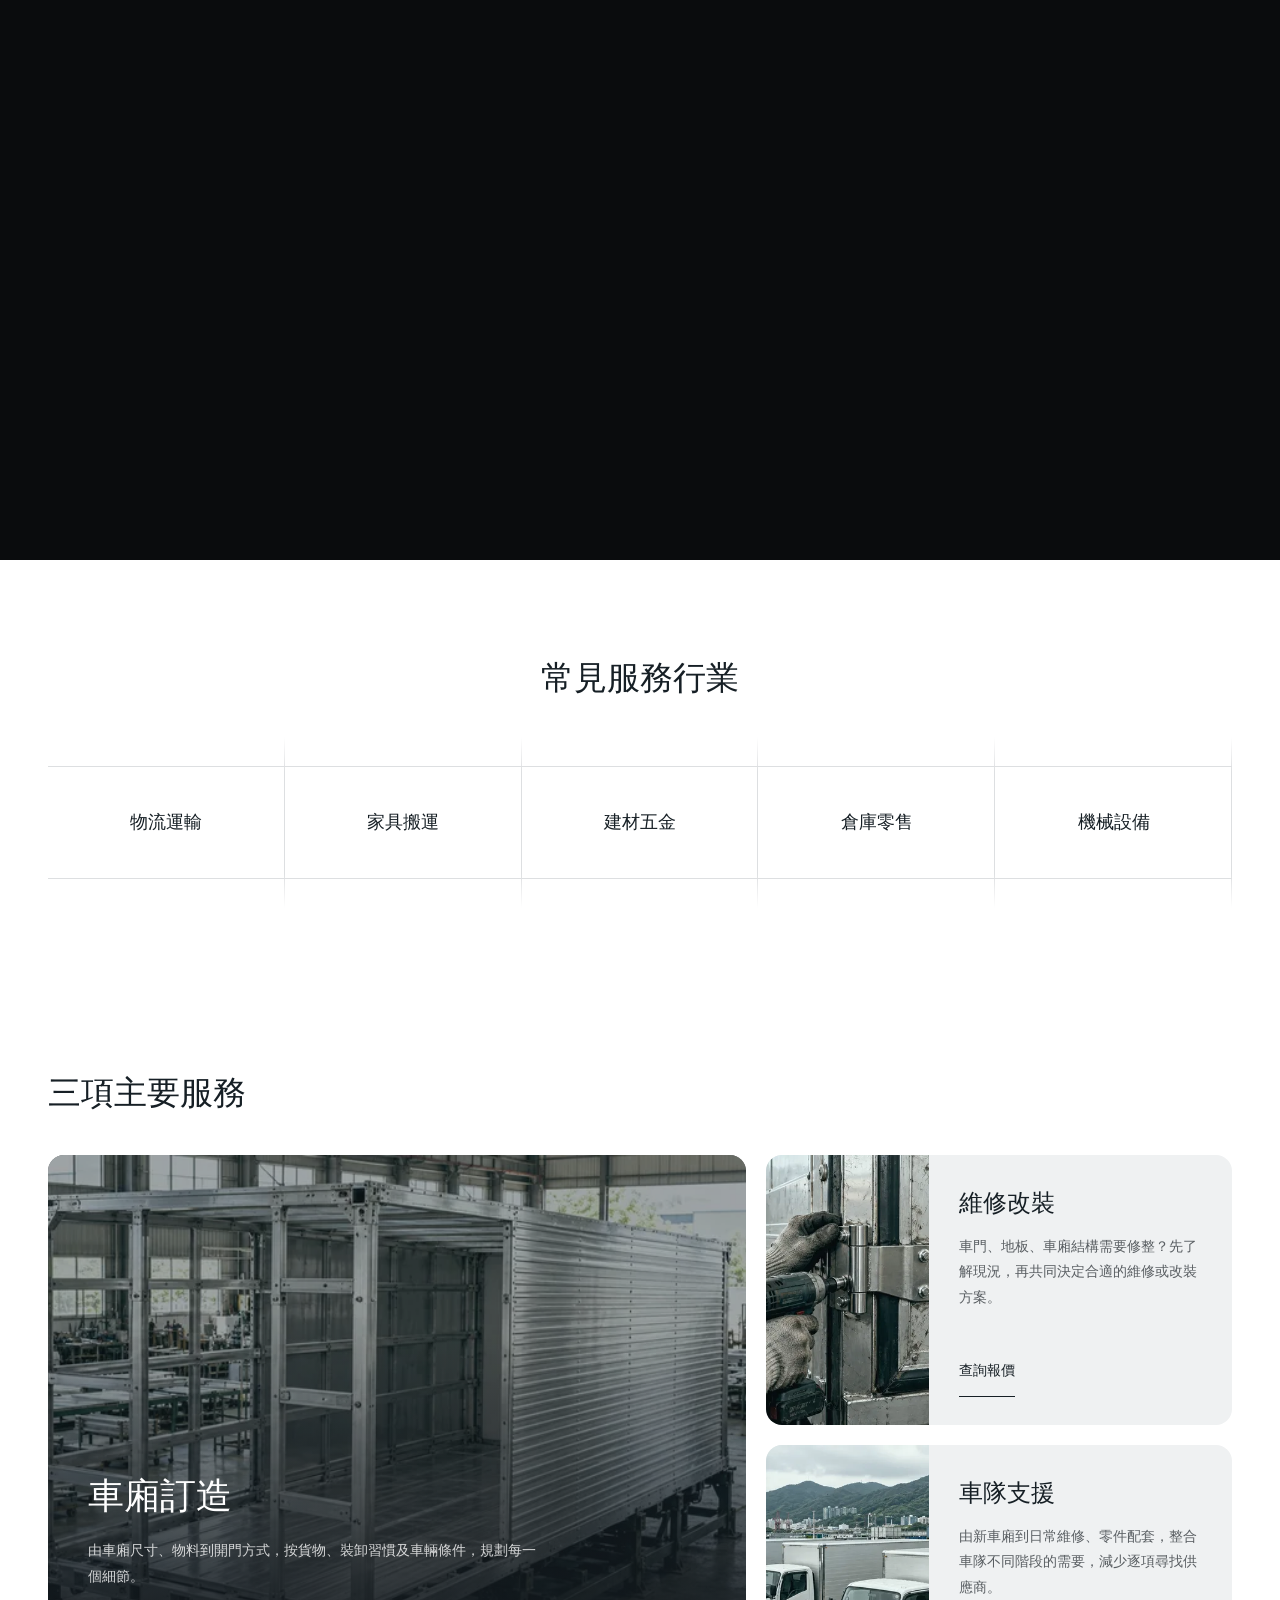
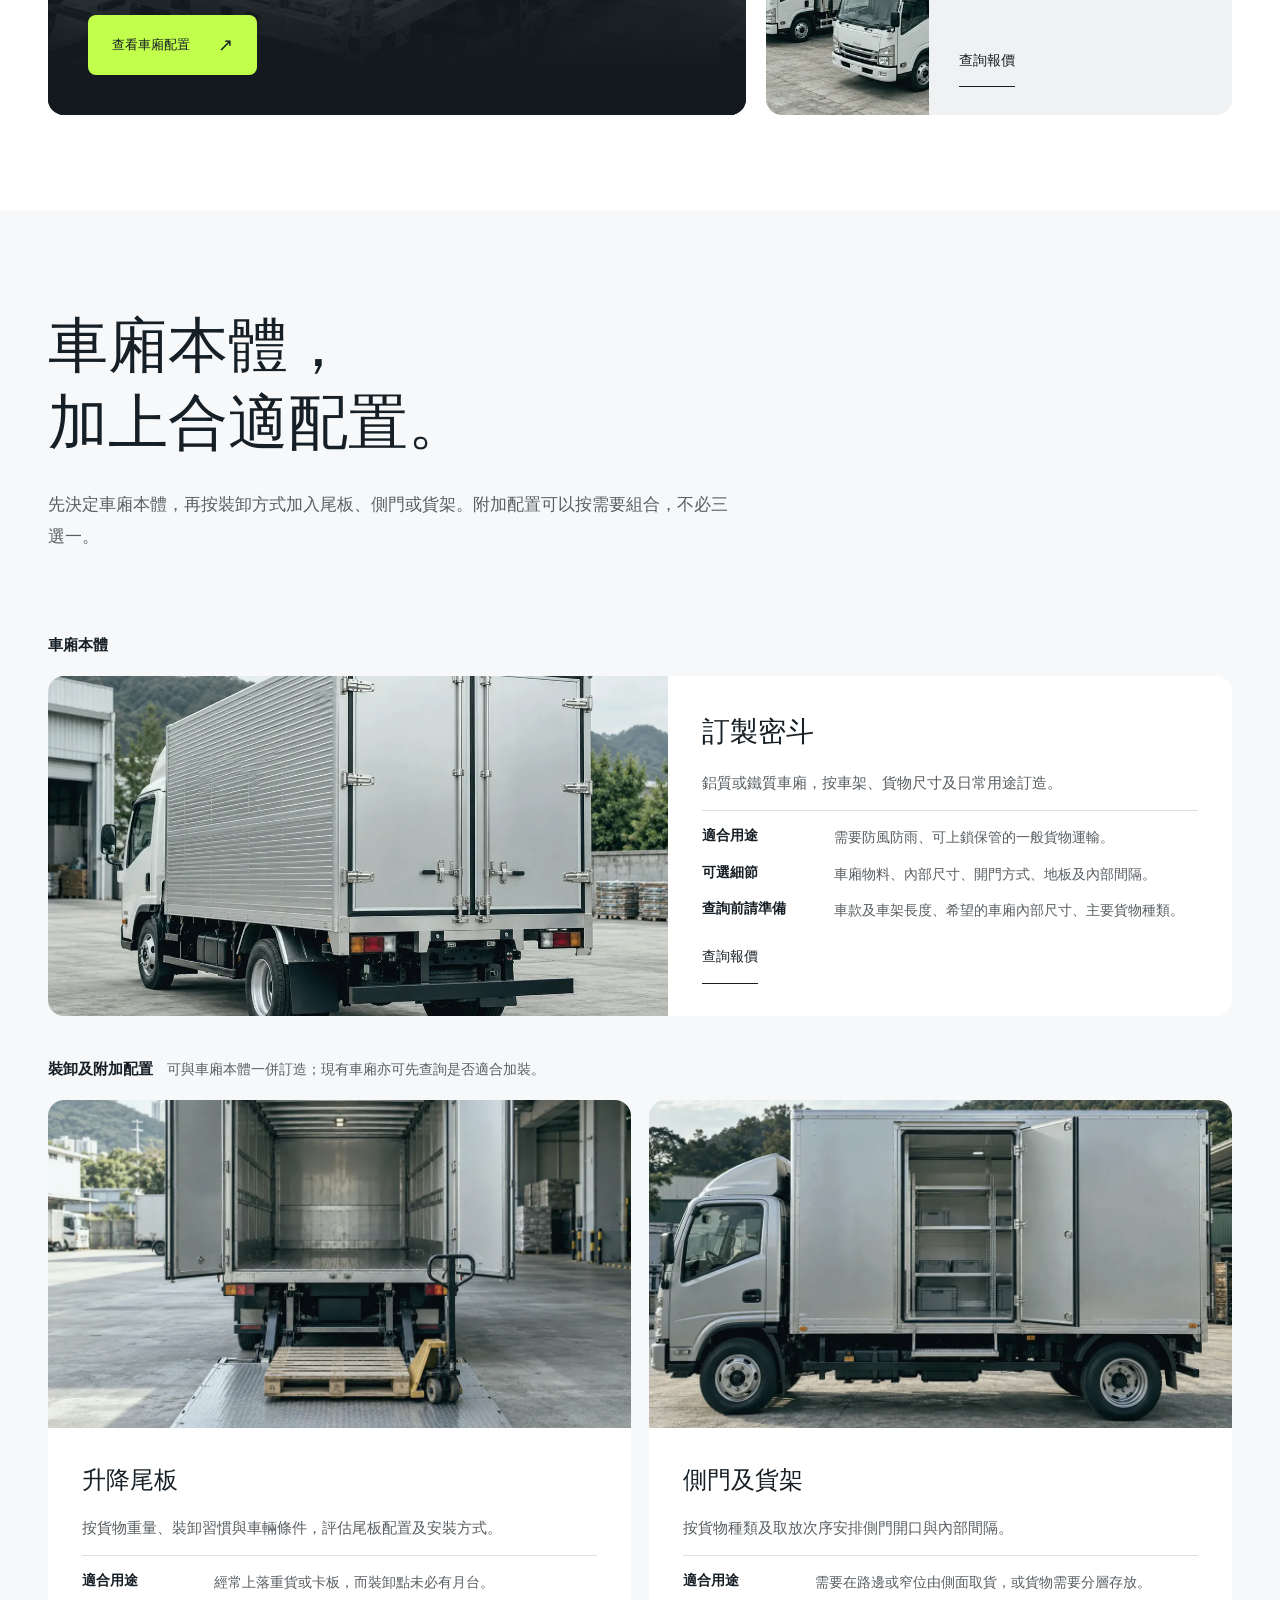
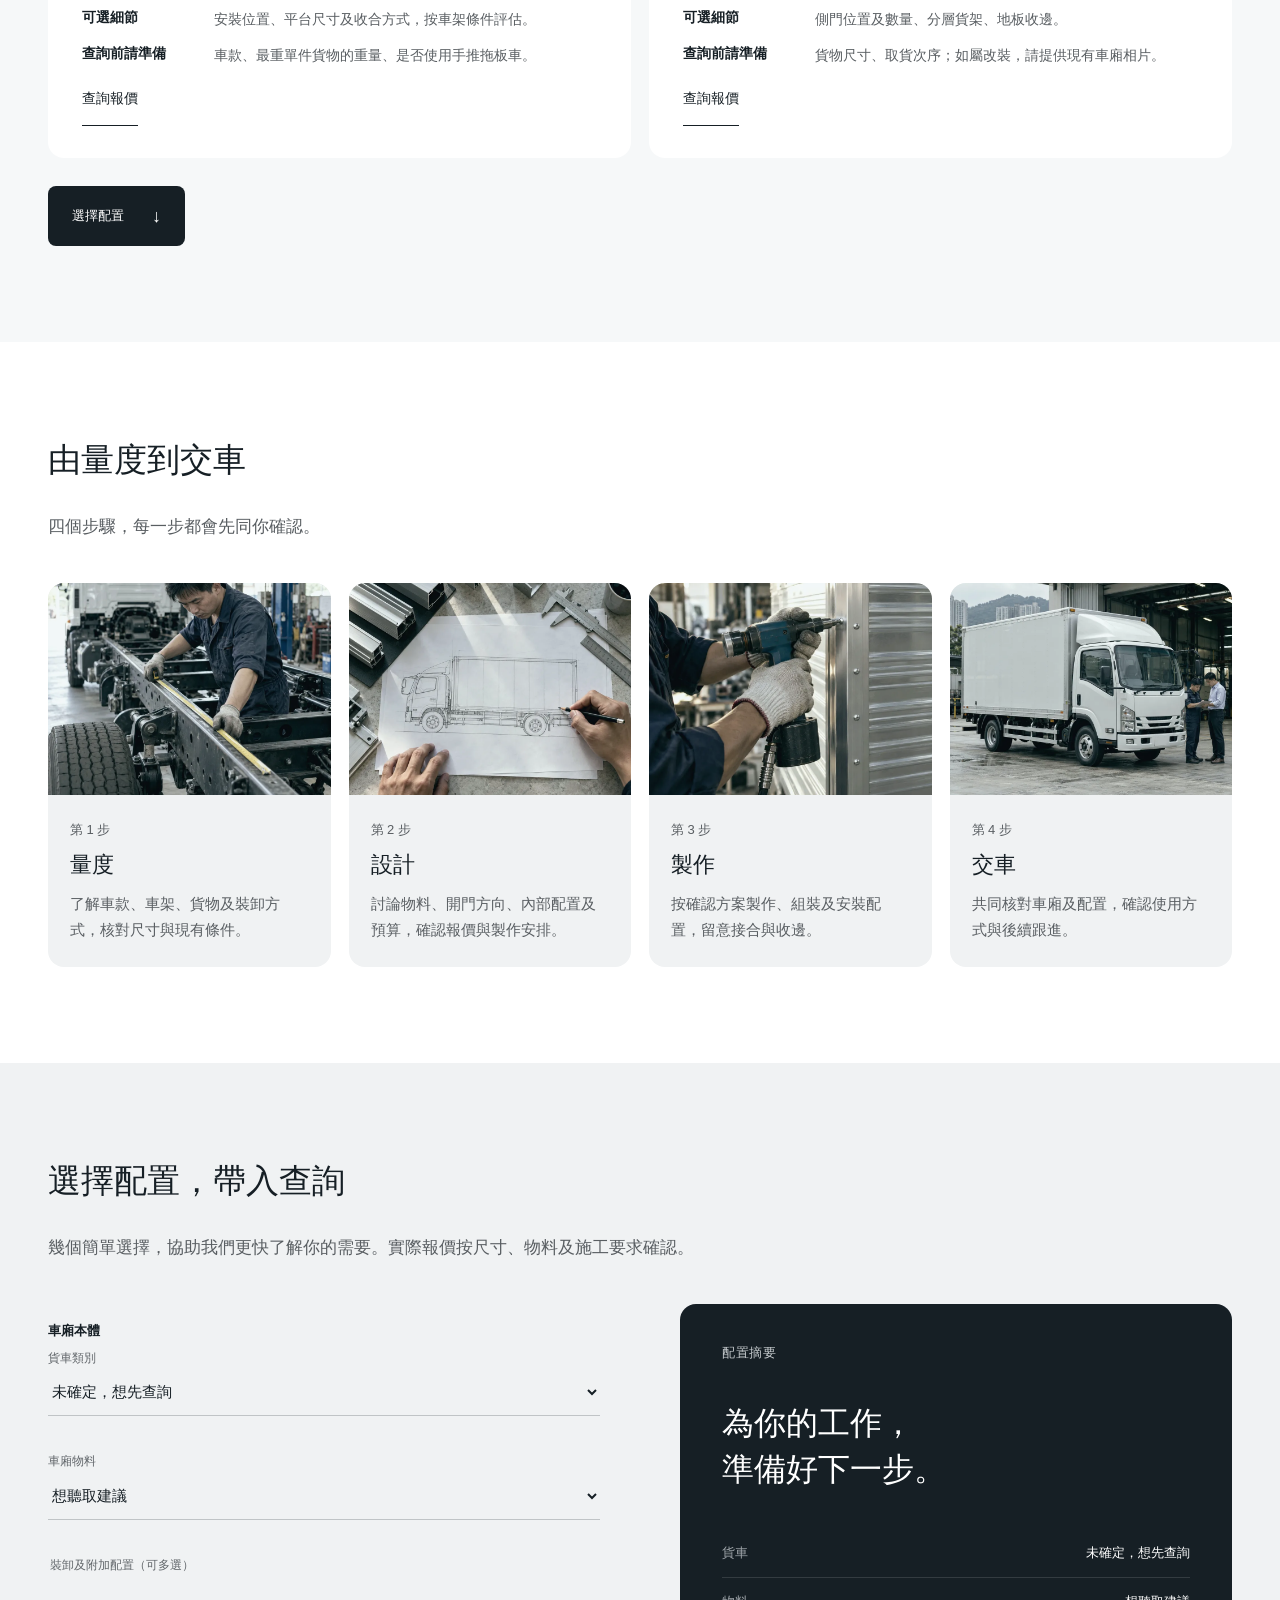
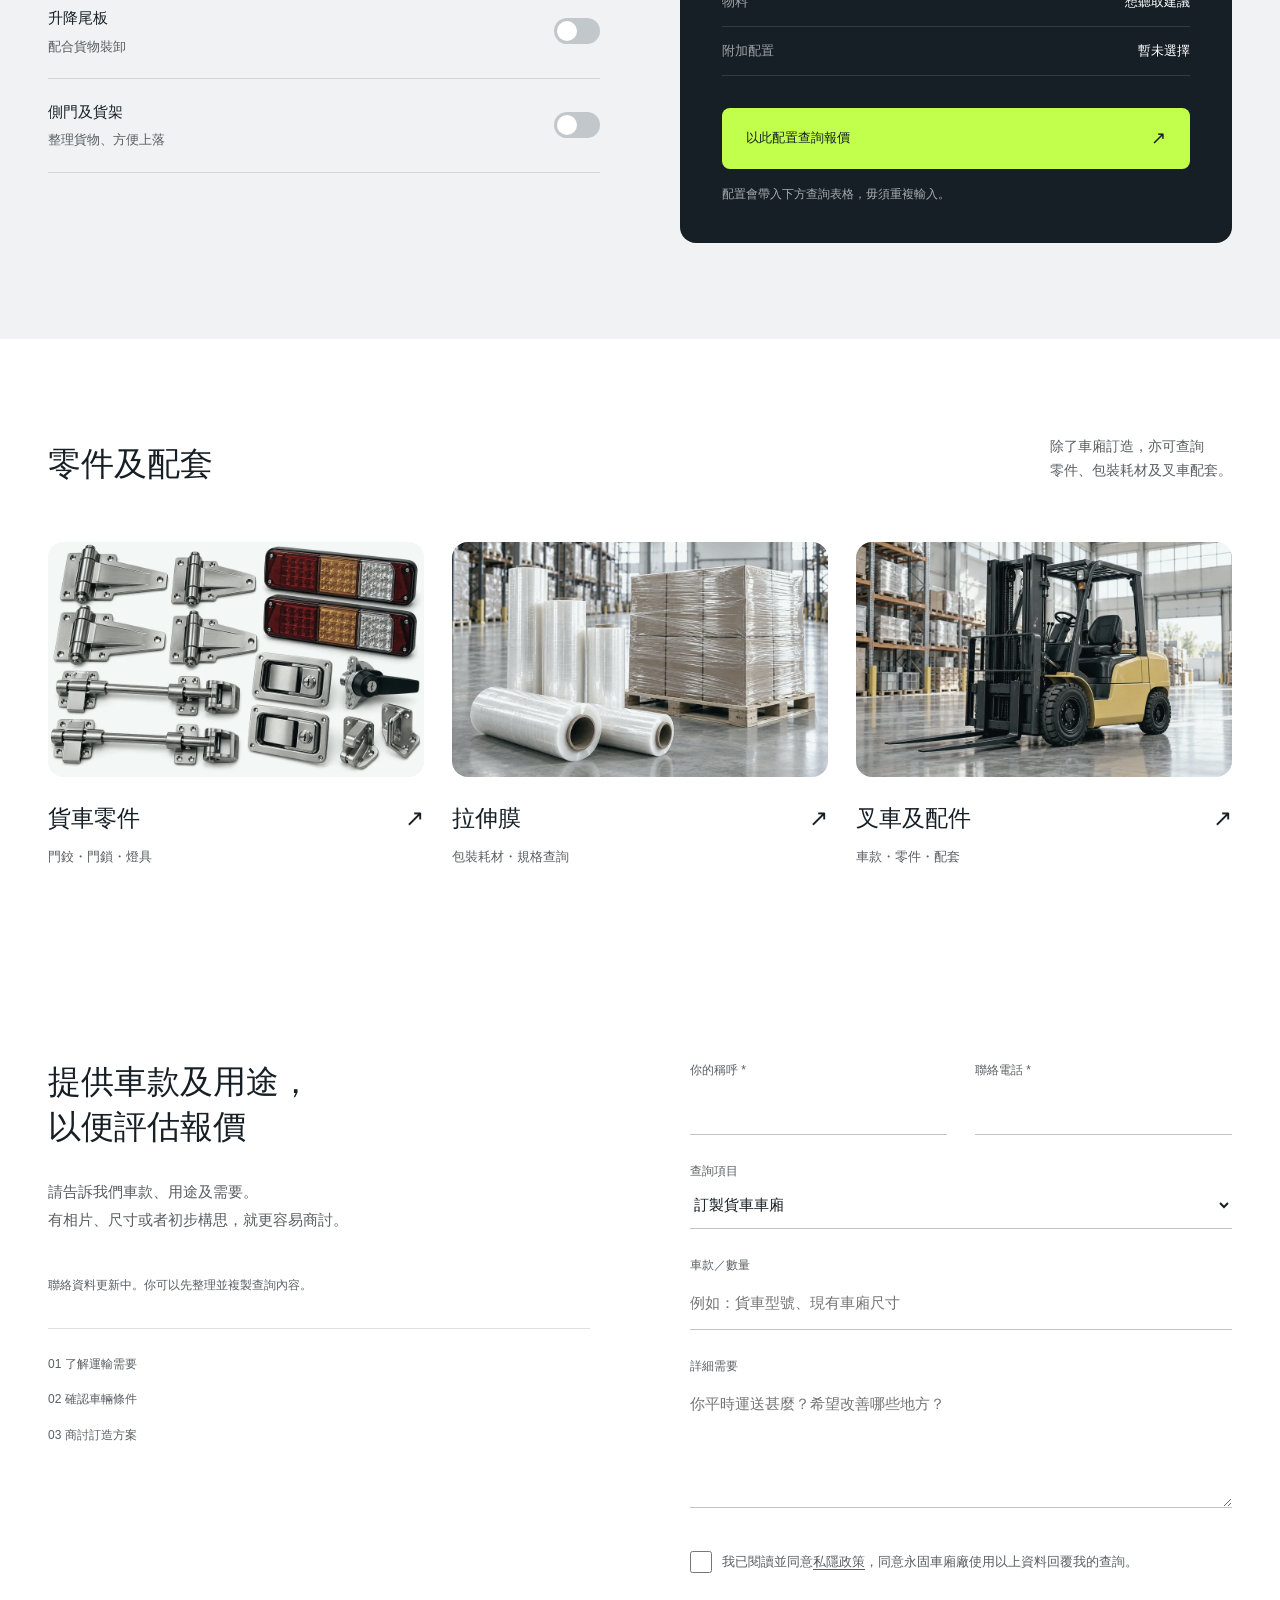
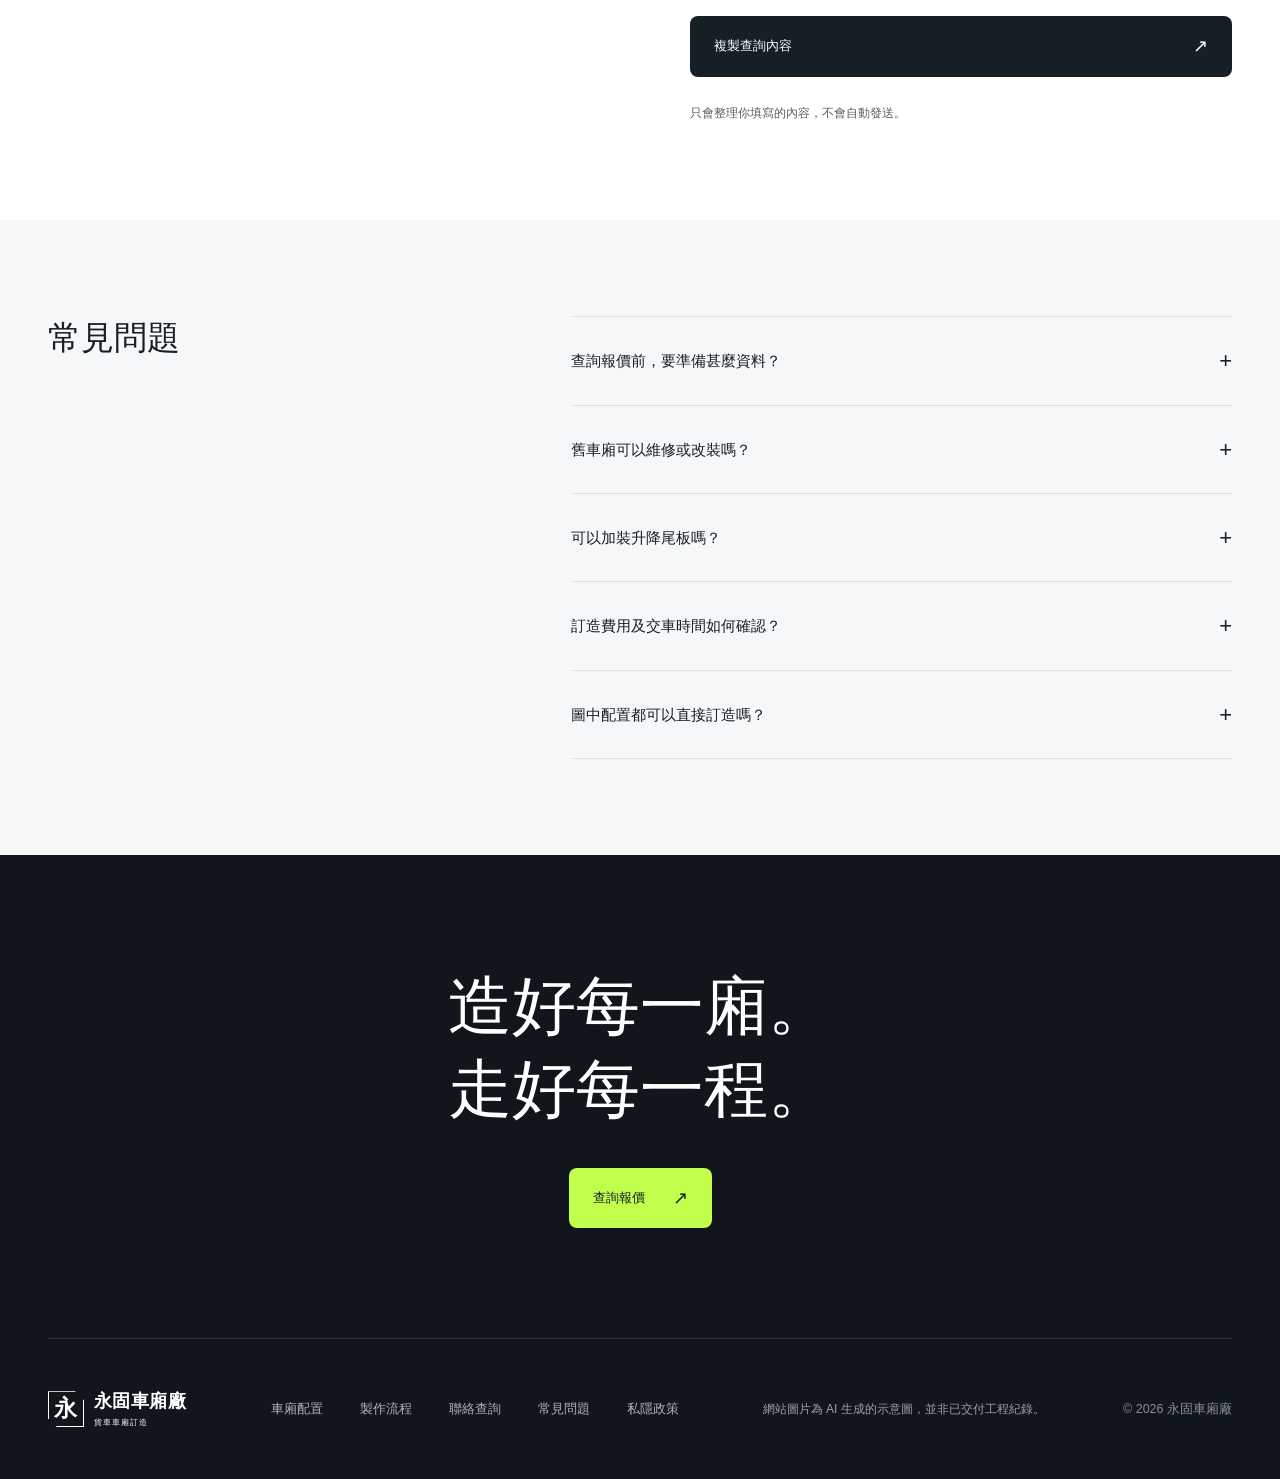
==== commit 16e737f3: "Version the 3D module so browsers fetch the restored hero Co-Authored-By: Claude Opus 5.5 <noreply@a" ====
--- a/index.html
+++ b/index.html
@@ -24,7 +24,7 @@
   <script type="importmap">{"imports":{"three":"./vendor/three/three.module.js","three/addons/":"./vendor/three/addons/"}}</script>
   <script src="config.js?v=4" defer></script>
   <script src="hero-scan.js" defer></script>
-  <script src="app.js?v=11" defer></script>
+  <script src="app.js?v=12" defer></script>
 </head>
 <body>
   <a class="skip-link" href="#services">跳到主要內容</a>
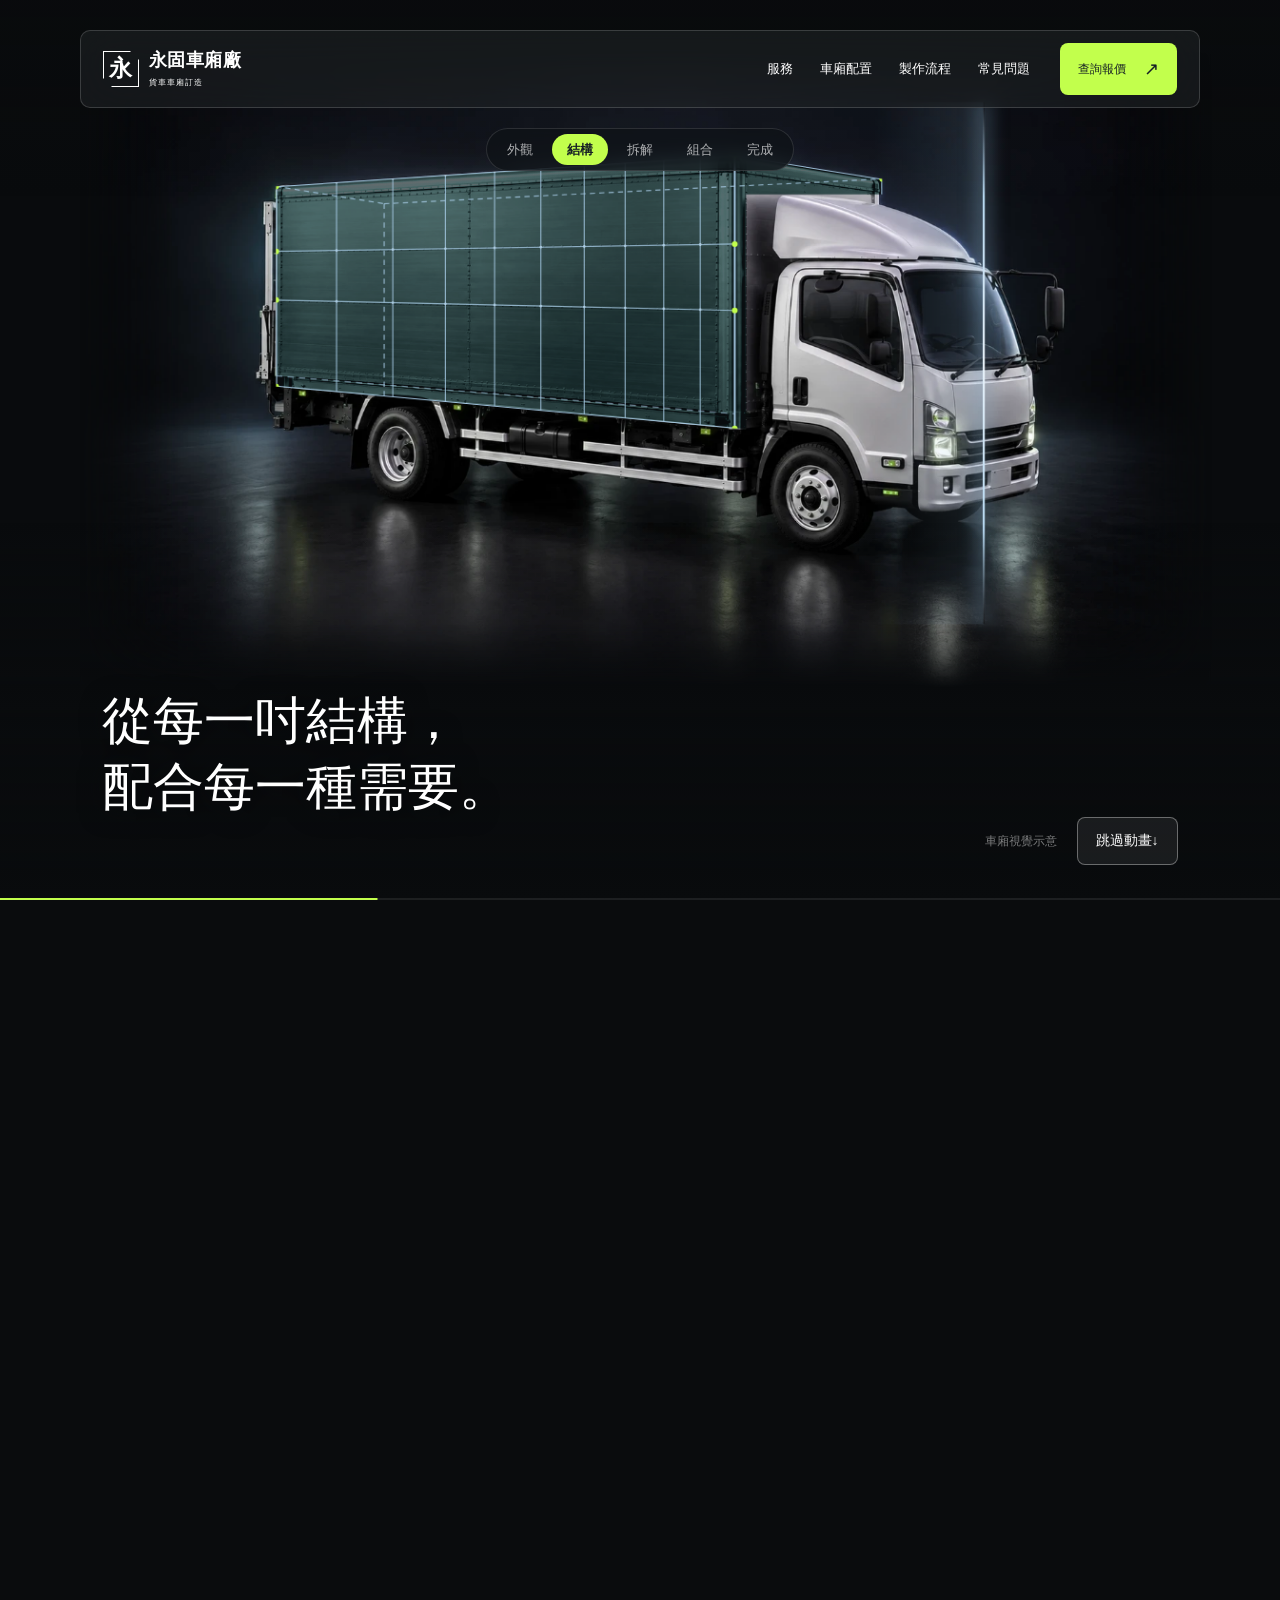
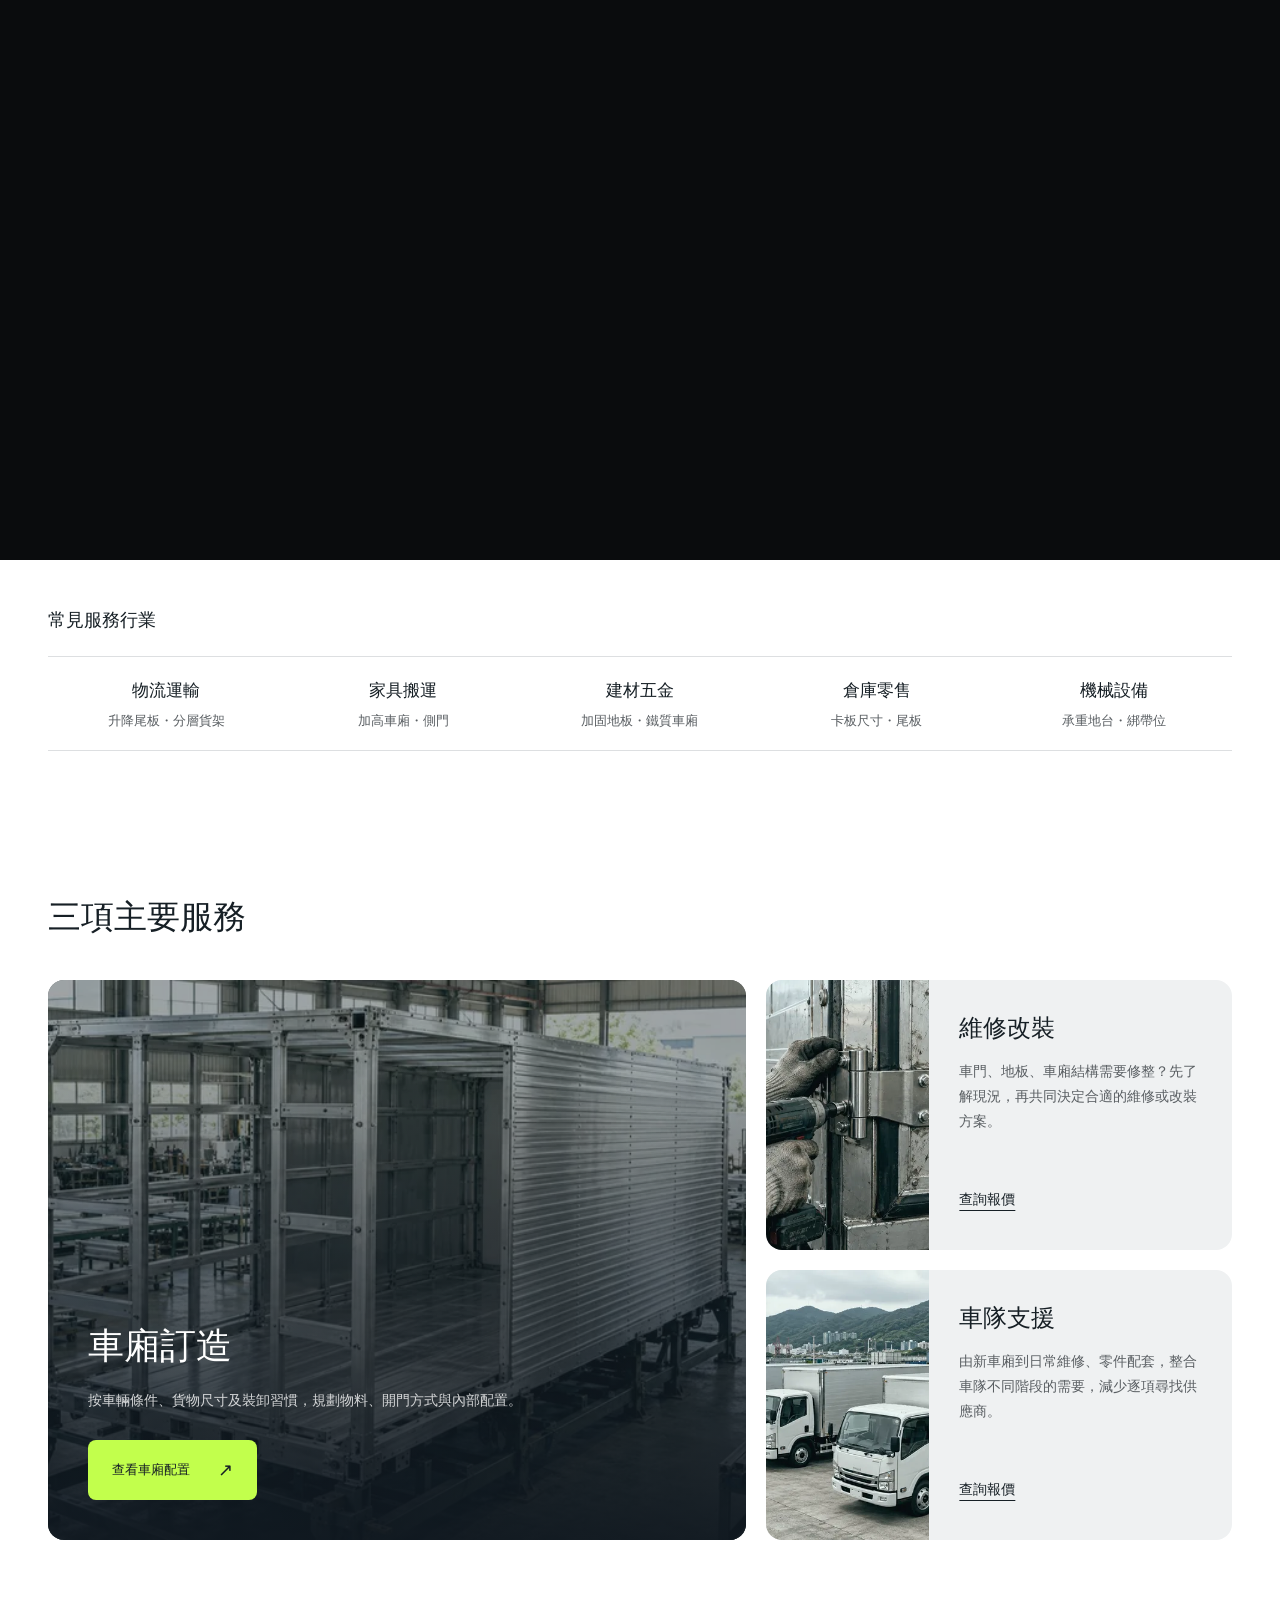
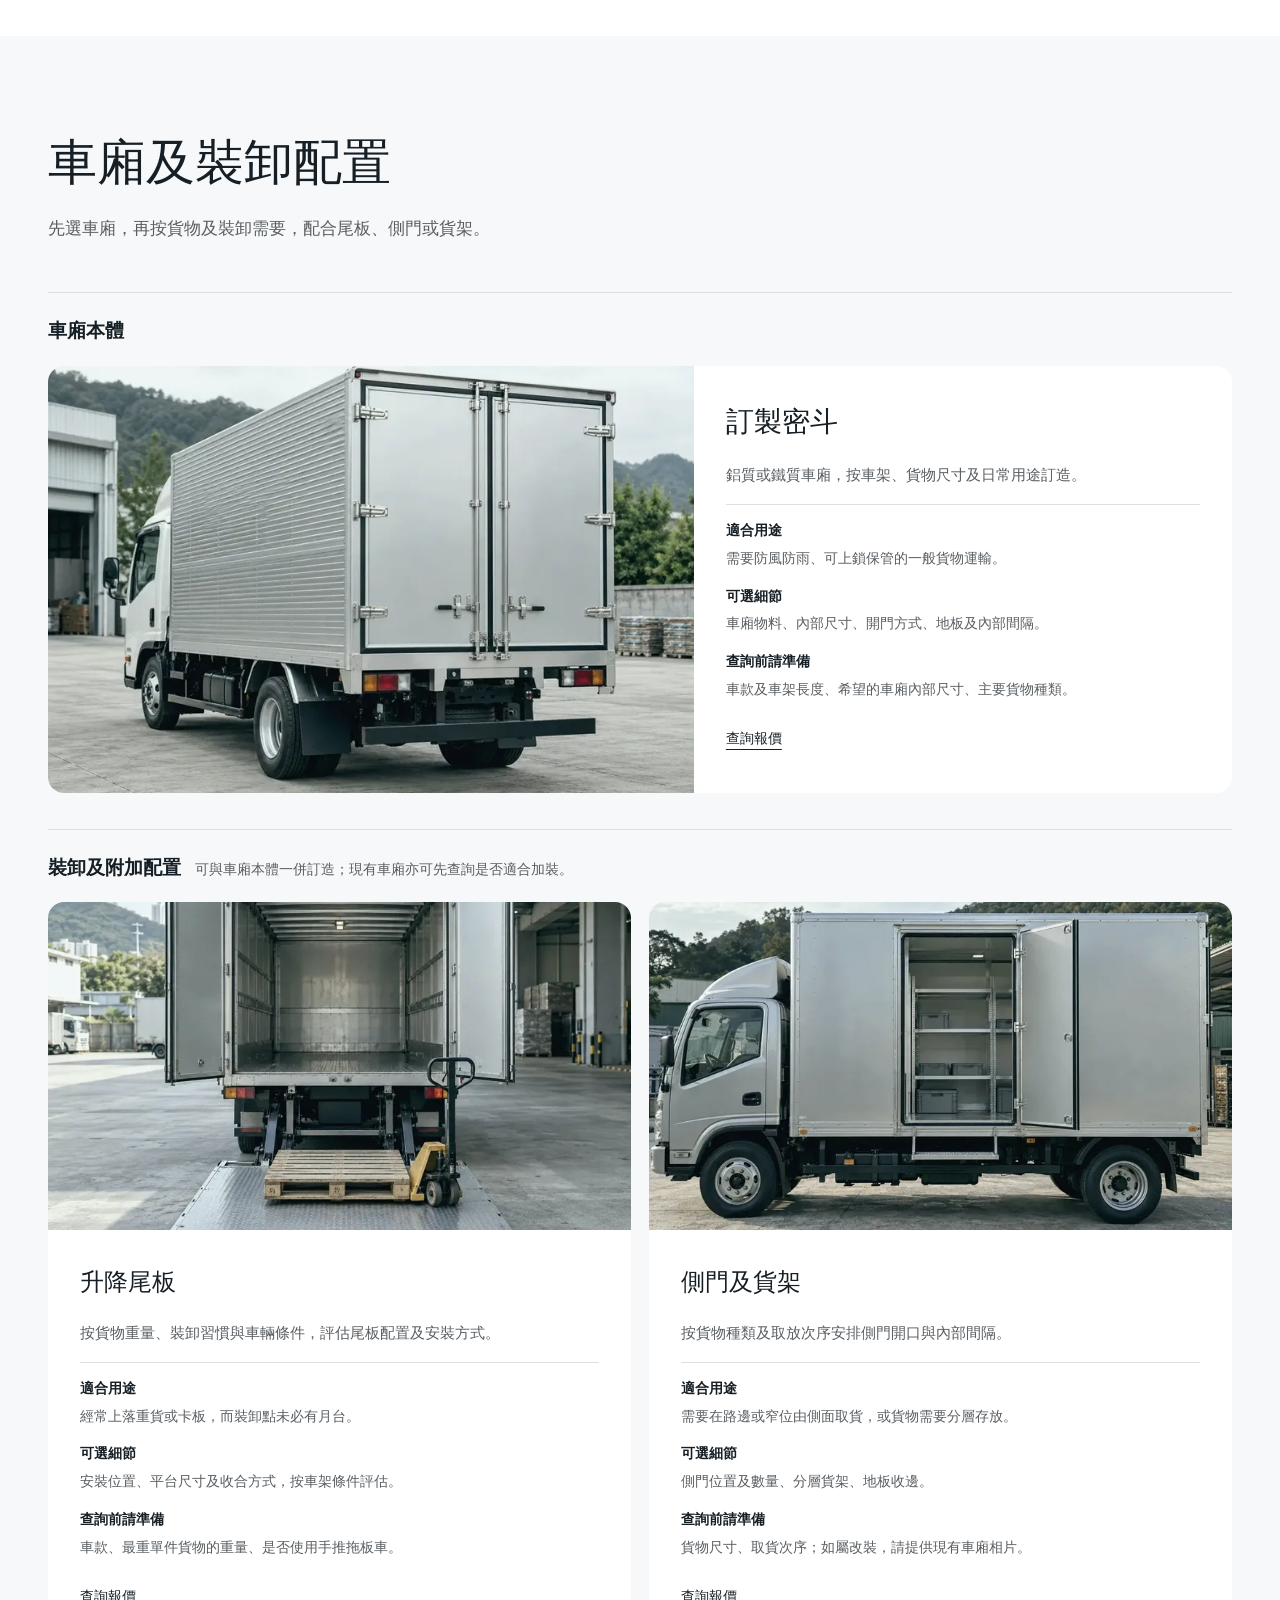
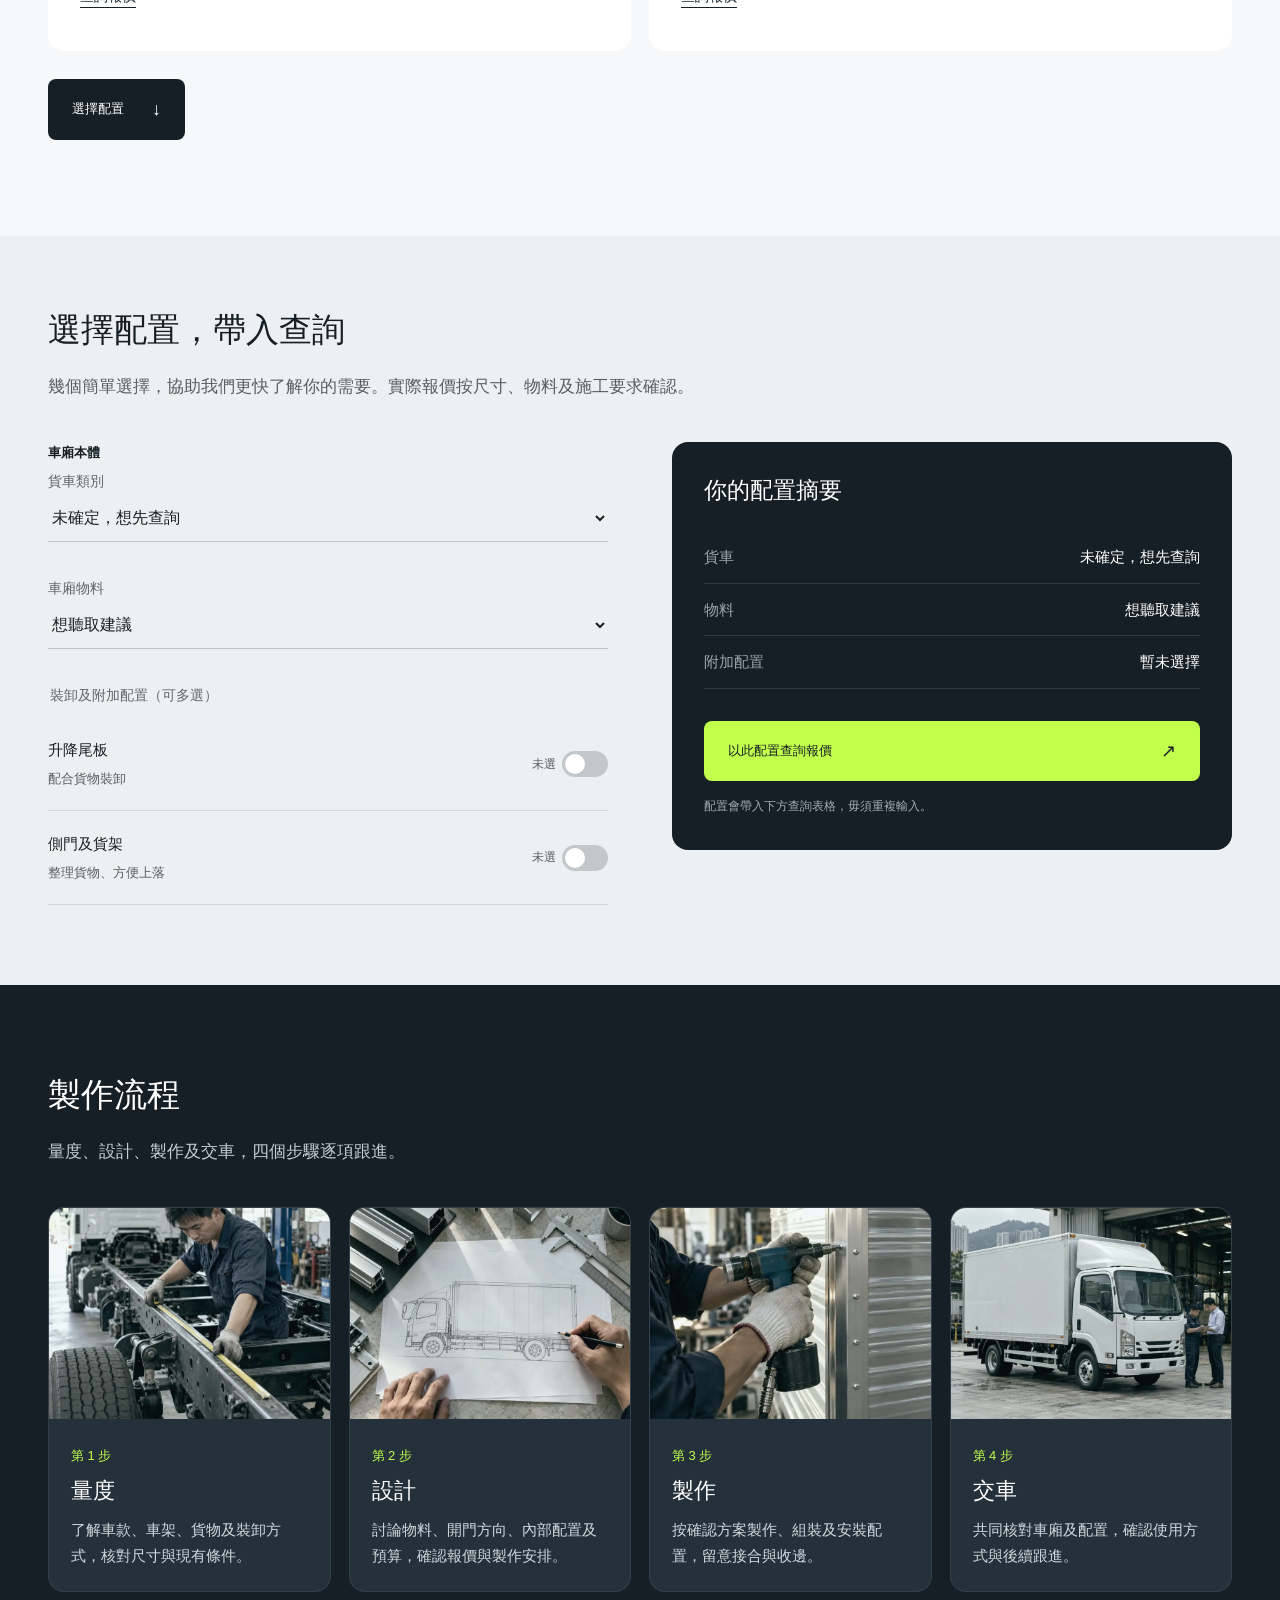
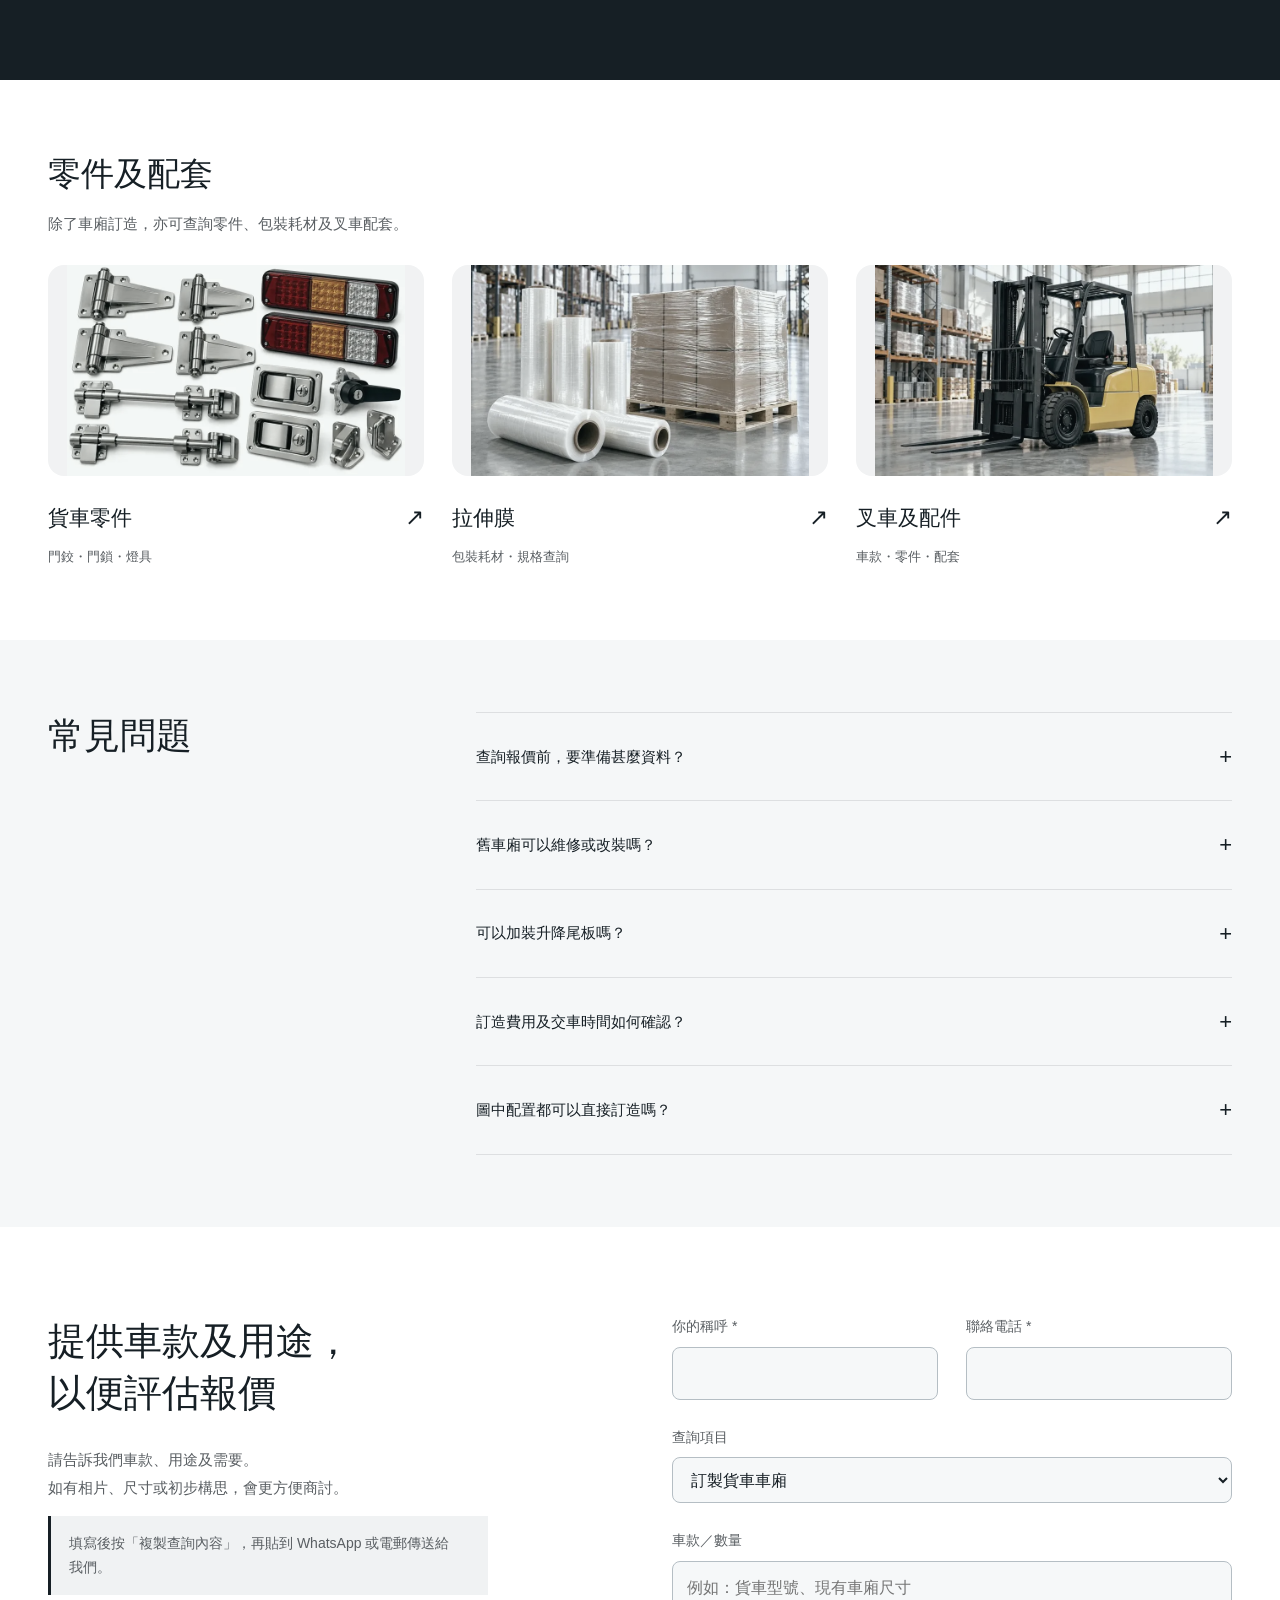
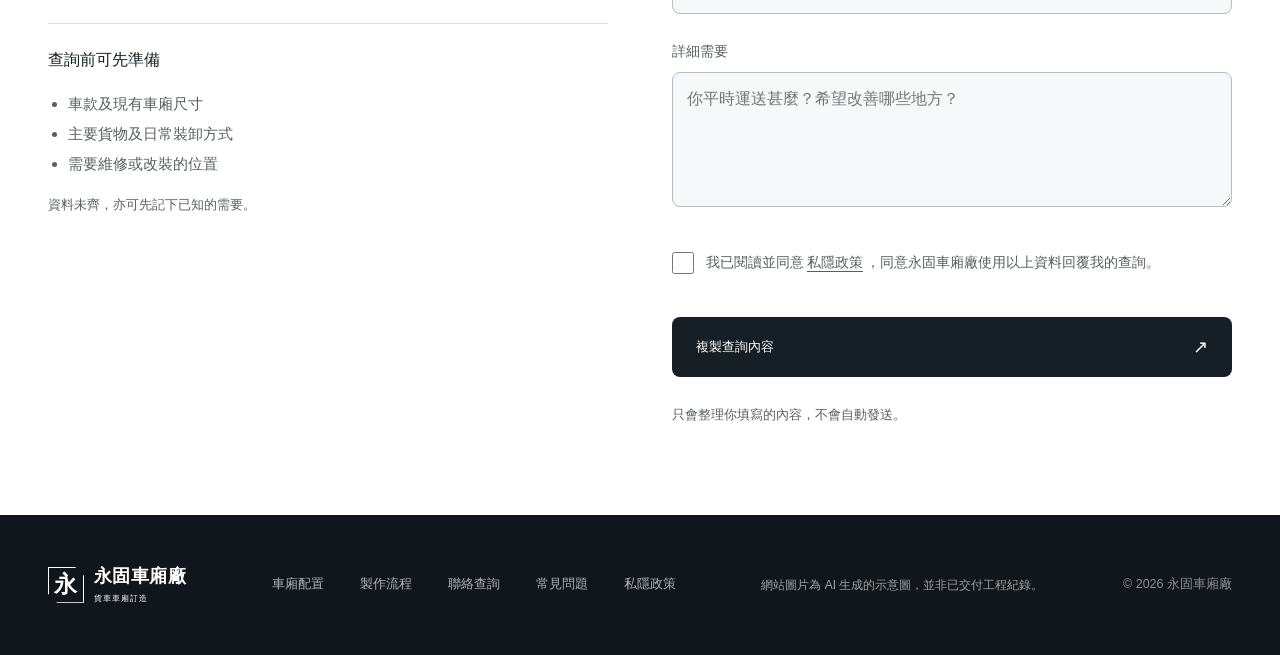
==== commit e07b70be: "Hero polish, Blender cab shell, lazy 3D load, content fixes Co-Authored-By: Claude Opus 5.5 <noreply" ====
--- a/index.html
+++ b/index.html
@@ -20,16 +20,17 @@
   <link rel="apple-touch-icon" href="images/apple-touch-icon.png">
   <link rel="manifest" href="site.webmanifest">
   <link rel="preload" href="images/truck-film-first-frame.webp" as="image">
-  <link rel="stylesheet" href="styles.css?v=11">
+  <link rel="stylesheet" href="styles.css?v=14">
   <script type="importmap">{"imports":{"three":"./vendor/three/three.module.js","three/addons/":"./vendor/three/addons/"}}</script>
   <script src="config.js?v=4" defer></script>
   <script src="hero-scan.js" defer></script>
-  <script src="app.js?v=12" defer></script>
+  <script src="app.js?v=13" defer></script>
+  <script src="content-ui.js?v=1" defer></script>
 </head>
 <body>
   <a class="skip-link" href="#services">跳到主要內容</a>
   <header class="site-header" id="header">
-    <a class="brand" href="#top" aria-label="永固車廂廠首頁"><span class="brand-mark" aria-hidden="true">永</span><span>永固車廂廠<small>貨車車廂訂造</small></span></a>
+    <a class="brand" href="#top" aria-label="永固車廂廠 貨車車廂訂造，返回首頁"><span class="brand-mark" aria-hidden="true">永</span><span>永固車廂廠<small>貨車車廂訂造</small></span></a>
     <nav class="desktop-nav" aria-label="主要導覽">
       <a href="#services">服務</a><a href="#products">車廂配置</a><a href="#process">製作流程</a><a href="#faq">常見問題</a>
     </nav>
@@ -68,7 +69,7 @@
 
     <section class="trust-section section-pad">
       <div class="container"><h2 class="section-title compact">常見服務行業</h2>
-        <div class="industry-grid"><span>物流運輸</span><span>家具搬運</span><span>建材五金</span><span>倉庫零售</span><span>機械設備</span></div>
+        <div class="industry-grid"><span>物流運輸<small>升降尾板・分層貨架</small></span><span>家具搬運<small>加高車廂・側門</small></span><span>建材五金<small>加固地板・鐵質車廂</small></span><span>倉庫零售<small>卡板尺寸・尾板</small></span><span>機械設備<small>承重地台・綁帶位</small></span></div>
       </div>
     </section>
 
@@ -77,19 +78,19 @@
     <section class="section-pad services-section" id="services">
       <div class="container"><div class="section-head section-head--left"><h2 class="section-title compact">三項主要服務</h2></div>
         <div class="service-bento">
-          <article class="service-card service-feature"><img class="real-photo" src="images/service-custom-photo.webp" srcset="images/service-custom-photo-800.webp 800w, images/service-custom-photo.webp 1600w" sizes="(max-width:900px) 100vw, 60vw" width="660" height="400" loading="lazy" alt="訂造車廂寫實概念圖：廠房內組裝鋁質廂骨及側板"><div class="service-feature-body"><h3>車廂訂造</h3><p>由車廂尺寸、物料到開門方式，按貨物、裝卸習慣及車輛條件，規劃每一個細節。</p><a href="#products" class="button button-lime">查看車廂配置 <span aria-hidden="true">↗</span></a></div></article>
-          <article class="service-card service-side"><div class="service-image"><img class="real-photo" src="images/service-repair-photo.webp" srcset="images/service-repair-photo-800.webp 800w, images/service-repair-photo.webp 1600w" sizes="(max-width:640px) 100vw, (max-width:900px) 44vw, 20vw" width="660" height="400" loading="lazy" alt="門鉸維修寫實概念圖：技師修整貨車尾門接合位置"></div><div class="service-side-body"><h3>維修改裝</h3><p>車門、地板、車廂結構需要修整？先了解現況，再共同決定合適的維修或改裝方案。</p><a href="#contact" class="text-link" data-enquiry="車廂維修／改裝">查詢報價</a></div></article>
-          <article class="service-card service-side"><div class="service-image"><img class="real-photo" src="images/service-fleet-photo.webp" srcset="images/service-fleet-photo-800.webp 800w, images/service-fleet-photo.webp 1600w" sizes="(max-width:640px) 100vw, (max-width:900px) 44vw, 20vw" width="660" height="400" loading="lazy" alt="車隊支援寫實概念圖：貨車在工業車場排列"></div><div class="service-side-body"><h3>車隊支援</h3><p>由新車廂到日常維修、零件配套，整合車隊不同階段的需要，減少逐項尋找供應商。</p><a href="#contact" class="text-link" data-enquiry="車隊合作">查詢報價</a></div></article>
+          <article class="service-card service-feature"><img class="real-photo" src="images/service-custom-photo.webp" width="1600" height="900" srcset="images/service-custom-photo-800.webp 800w, images/service-custom-photo.webp 1600w" sizes="(max-width:900px) 90vw, 55vw" loading="lazy" alt="訂造車廂寫實概念圖：廠房內組裝鋁質廂骨及側板"><div class="service-feature-body"><h3>車廂訂造</h3><p>按車輛條件、貨物尺寸及裝卸習慣，規劃物料、開門方式與內部配置。</p><a href="#products" class="button button-lime">查看車廂配置 <span aria-hidden="true">↗</span></a></div></article>
+          <article class="service-card service-side"><div class="service-image"><img class="real-photo" src="images/service-repair-photo.webp" width="1600" height="900" srcset="images/service-repair-photo-800.webp 800w, images/service-repair-photo.webp 1600w" sizes="(max-width:640px) 112px, 22vw" loading="lazy" alt="門鉸維修寫實概念圖：技師修整貨車尾門接合位置"></div><div class="service-side-body"><h3>維修改裝</h3><p>車門、地板、車廂結構需要修整？先了解現況，再共同決定合適的維修或改裝方案。</p><a href="#contact" class="text-link" data-enquiry="車廂維修／改裝">查詢報價</a></div></article>
+          <article class="service-card service-side"><div class="service-image"><img class="real-photo" src="images/service-fleet-photo.webp" width="1600" height="900" srcset="images/service-fleet-photo-800.webp 800w, images/service-fleet-photo.webp 1600w" sizes="(max-width:640px) 112px, 22vw" loading="lazy" alt="車隊支援寫實概念圖：貨車在工業車場排列"></div><div class="service-side-body"><h3>車隊支援</h3><p>由新車廂到日常維修、零件配套，整合車隊不同階段的需要，減少逐項尋找供應商。</p><a href="#contact" class="text-link" data-enquiry="車隊合作">查詢報價</a></div></article>
         </div>
       </div>
     </section>
 
     <section class="product-section section-pad" id="products">
       <div class="container">
-        <div class="section-head section-head--left"><h2 class="section-title">車廂本體，<br>加上合適配置。</h2><p class="section-sub">先決定車廂本體，再按裝卸方式加入尾板、側門或貨架。附加配置可以按需要組合，不必三選一。</p></div>
+        <div class="section-head section-head--left"><h2 class="section-title">車廂及裝卸配置</h2><p class="section-sub">先選車廂，再按貨物及裝卸需要，配合尾板、側門或貨架。</p></div>
         <p class="cat-label">車廂本體</p>
         <article class="prod-card prod-main">
-          <div class="prod-media"><img class="real-photo" src="images/product-box-photo.webp" width="1200" height="900" loading="lazy" alt="訂製密斗概念示意：鋁質車廂尾門及外板"></div>
+          <div class="prod-media"><img class="real-photo" src="images/product-box-photo.webp" width="1200" height="900" srcset="images/product-box-photo-800.webp 800w, images/product-box-photo.webp 1200w" sizes="(max-width:900px) 90vw, 50vw" loading="lazy" alt="訂製密斗概念示意：鋁質車廂尾門及外板"></div>
           <div class="prod-body"><h3>訂製密斗</h3><p>鋁質或鐵質車廂，按車架、貨物尺寸及日常用途訂造。</p>
             <dl class="prod-facts"><div><dt>適合用途</dt><dd>需要防風防雨、可上鎖保管的一般貨物運輸。</dd></div><div><dt>可選細節</dt><dd>車廂物料、內部尺寸、開門方式、地板及內部間隔。</dd></div><div><dt>查詢前請準備</dt><dd>車款及車架長度、希望的車廂內部尺寸、主要貨物種類。</dd></div></dl>
             <a class="text-link" href="#contact" data-enquiry="訂製貨車車廂">查詢報價</a></div>
@@ -97,13 +98,13 @@
         <p class="cat-label">裝卸及附加配置<span>可與車廂本體一併訂造；現有車廂亦可先查詢是否適合加裝。</span></p>
         <div class="addon-grid">
           <article class="prod-card">
-            <div class="prod-media"><img class="real-photo" src="images/product-tail-lift-photo.webp" width="1200" height="900" loading="lazy" alt="升降尾板概念示意：尾板平台、托盤及手動拖板車"></div>
+            <div class="prod-media"><img class="real-photo" src="images/product-tail-lift-photo.webp" width="1200" height="900" srcset="images/product-tail-lift-photo-800.webp 800w, images/product-tail-lift-photo.webp 1200w" sizes="(max-width:900px) 90vw, 50vw" loading="lazy" alt="升降尾板概念示意：尾板平台、托盤及手動拖板車"></div>
             <div class="prod-body"><h3>升降尾板</h3><p>按貨物重量、裝卸習慣與車輛條件，評估尾板配置及安裝方式。</p>
               <dl class="prod-facts"><div><dt>適合用途</dt><dd>經常上落重貨或卡板，而裝卸點未必有月台。</dd></div><div><dt>可選細節</dt><dd>安裝位置、平台尺寸及收合方式，按車架條件評估。</dd></div><div><dt>查詢前請準備</dt><dd>車款、最重單件貨物的重量、是否使用手推拖板車。</dd></div></dl>
               <a class="text-link" href="#contact" data-enquiry="升降尾板">查詢報價</a></div>
           </article>
           <article class="prod-card">
-            <div class="prod-media"><img class="real-photo" src="images/product-side-door-photo.webp" width="1200" height="900" loading="lazy" alt="側門及貨架概念示意：側門開口及內部貨架"></div>
+            <div class="prod-media"><img class="real-photo" src="images/product-side-door-photo.webp" width="1200" height="900" srcset="images/product-side-door-photo-800.webp 800w, images/product-side-door-photo.webp 1200w" sizes="(max-width:900px) 90vw, 50vw" loading="lazy" alt="側門及貨架概念示意：側門開口及內部貨架"></div>
             <div class="prod-body"><h3>側門及貨架</h3><p>按貨物種類及取放次序安排側門開口與內部間隔。</p>
               <dl class="prod-facts"><div><dt>適合用途</dt><dd>需要在路邊或窄位由側面取貨，或貨物需要分層存放。</dd></div><div><dt>可選細節</dt><dd>側門位置及數量、分層貨架、地板收邊。</dd></div><div><dt>查詢前請準備</dt><dd>貨物尺寸、取貨次序；如屬改裝，請提供現有車廂相片。</dd></div></dl>
               <a class="text-link" href="#contact" data-enquiry="側門及貨架">查詢報價</a></div>
@@ -113,27 +114,31 @@
       </div>
     </section>
 
+    <section class="configure-section section-pad" id="configure"><div class="container"><div class="section-head"><h2 class="section-title compact">選擇配置，帶入查詢</h2><p class="section-sub">幾個簡單選擇，協助我們更快了解你的需要。實際報價按尺寸、物料及施工要求確認。</p></div><div class="config-grid"><form class="config-form" id="configForm"><p class="form-group-label">車廂本體</p><label>貨車類別<select name="tonnage" id="configTonnage"><option>未確定，想先查詢</option><option>5.5 噸或以下</option><option>5.5 噸以上</option></select></label><label>車廂物料<select name="material" id="configMaterial"><option>想聽取建議</option><option>鋁質車廂</option><option>鐵質車廂</option></select></label><fieldset><legend>裝卸及附加配置（可多選）</legend><label class="check-row"><span>升降尾板<small>配合貨物裝卸</small></span><input type="checkbox" name="tailLift"><span class="switch" aria-hidden="true"></span></label><label class="check-row"><span>側門及貨架<small>整理貨物、方便上落</small></span><input type="checkbox" name="sideDoor"><span class="switch" aria-hidden="true"></span></label></fieldset></form><div class="config-summary"><h3>你的配置摘要</h3><dl id="configSummary"><div><dt>貨車</dt><dd>未確定，想先查詢</dd></div><div><dt>物料</dt><dd>想聽取建議</dd></div><div><dt>附加配置</dt><dd>暫未選擇</dd></div></dl><a class="button button-lime" href="#contact" id="useConfiguration">以此配置查詢報價 <span aria-hidden="true">↗</span></a><p class="small-note">配置會帶入下方查詢表格，毋須重複輸入。</p></div></div></div></section>
+
     <section class="process-section section-pad" id="process">
       <div class="container">
-        <div class="section-head section-head--left process-head"><h2 class="section-title compact">由量度到交車</h2><p class="section-sub">四個步驟，每一步都會先同你確認。</p></div>
+        <div class="section-head section-head--left process-head"><h2 class="section-title compact">製作流程</h2><p class="section-sub">量度、設計、製作及交車，四個步驟逐項跟進。</p></div>
         <ol class="process-steps">
-          <li><div class="step-media"><img class="real-photo" src="images/process-measure-photo.webp" width="1000" height="1000" loading="lazy" alt="量度概念示意：技師核對車架尺寸"></div><div class="step-body"><span class="step-n">第 1 步</span><h3>量度</h3><p>了解車款、車架、貨物及裝卸方式，核對尺寸與現有條件。</p></div></li>
-          <li><div class="step-media"><img class="real-photo" src="images/process-design-photo.webp" width="1000" height="1000" loading="lazy" alt="設計概念示意：車廂規劃圖及物料樣本"></div><div class="step-body"><span class="step-n">第 2 步</span><h3>設計</h3><p>討論物料、開門方向、內部配置及預算，確認報價與製作安排。</p></div></li>
-          <li><div class="step-media"><img class="real-photo" src="images/process-build-photo.webp" width="1000" height="1000" loading="lazy" alt="製作概念示意：技師鉚接鋁質車廂收邊"></div><div class="step-body"><span class="step-n">第 3 步</span><h3>製作</h3><p>按確認方案製作、組裝及安裝配置，留意接合與收邊。</p></div></li>
-          <li><div class="step-media"><img class="real-photo" src="images/process-handover-photo.webp" width="1000" height="1000" loading="lazy" alt="交車概念示意：完成車輛及交付核對"></div><div class="step-body"><span class="step-n">第 4 步</span><h3>交車</h3><p>共同核對車廂及配置，確認使用方式與後續跟進。</p></div></li>
+          <li><div class="step-media"><img class="real-photo" src="images/process-measure-photo.webp" width="1000" height="1000" srcset="images/process-measure-photo-800.webp 800w, images/process-measure-photo.webp 1000w" sizes="(max-width:640px) 104px, (max-width:900px) 44vw, 22vw" loading="lazy" alt="量度概念示意：技師核對車架尺寸"></div><div class="step-body"><span class="step-n">第 1 步</span><h3>量度</h3><p>了解車款、車架、貨物及裝卸方式，核對尺寸與現有條件。</p></div></li>
+          <li><div class="step-media"><img class="real-photo" src="images/process-design-photo.webp" width="1000" height="1000" srcset="images/process-design-photo-800.webp 800w, images/process-design-photo.webp 1000w" sizes="(max-width:640px) 104px, (max-width:900px) 44vw, 22vw" loading="lazy" alt="設計概念示意：車廂規劃圖及物料樣本"></div><div class="step-body"><span class="step-n">第 2 步</span><h3>設計</h3><p>討論物料、開門方向、內部配置及預算，確認報價與製作安排。</p></div></li>
+          <li><div class="step-media"><img class="real-photo" src="images/process-build-photo.webp" width="1000" height="1000" srcset="images/process-build-photo-800.webp 800w, images/process-build-photo.webp 1000w" sizes="(max-width:640px) 104px, (max-width:900px) 44vw, 22vw" loading="lazy" alt="製作概念示意：技師鉚接鋁質車廂收邊"></div><div class="step-body"><span class="step-n">第 3 步</span><h3>製作</h3><p>按確認方案製作、組裝及安裝配置，留意接合與收邊。</p></div></li>
+          <li><div class="step-media"><img class="real-photo" src="images/process-handover-photo.webp" width="1000" height="1000" srcset="images/process-handover-photo-800.webp 800w, images/process-handover-photo.webp 1000w" sizes="(max-width:640px) 104px, (max-width:900px) 44vw, 22vw" loading="lazy" alt="交車概念示意：完成車輛及交付核對"></div><div class="step-body"><span class="step-n">第 4 步</span><h3>交車</h3><p>共同核對車廂及配置，確認使用方式與後續跟進。</p></div></li>
         </ol>
       </div>
     </section>
 
-    <section class="configure-section section-pad" id="configure"><div class="container"><div class="section-head"><h2 class="section-title compact">選擇配置，帶入查詢</h2><p class="section-sub">幾個簡單選擇，協助我們更快了解你的需要。實際報價按尺寸、物料及施工要求確認。</p></div><div class="config-grid"><form class="config-form" id="configForm"><p class="form-group-label">車廂本體</p><label>貨車類別<select name="tonnage" id="configTonnage"><option>未確定，想先查詢</option><option>5.5 噸或以下</option><option>5.5 噸以上</option></select></label><label>車廂物料<select name="material" id="configMaterial"><option>想聽取建議</option><option>鋁質車廂</option><option>鐵質車廂</option></select></label><fieldset><legend>裝卸及附加配置（可多選）</legend><label class="check-row"><span>升降尾板<small>配合貨物裝卸</small></span><input type="checkbox" name="tailLift"><span class="switch" aria-hidden="true"></span></label><label class="check-row"><span>側門及貨架<small>整理貨物、方便上落</small></span><input type="checkbox" name="sideDoor"><span class="switch" aria-hidden="true"></span></label></fieldset></form><div class="config-summary"><div class="summary-top"><span class="summary-label">配置摘要</span></div><h3>為你的工作，<br>準備好下一步。</h3><dl id="configSummary"><div><dt>貨車</dt><dd>未確定，想先查詢</dd></div><div><dt>物料</dt><dd>想聽取建議</dd></div><div><dt>附加配置</dt><dd>暫未選擇</dd></div></dl><a class="button button-lime" href="#contact" id="useConfiguration">以此配置查詢報價 <span aria-hidden="true">↗</span></a><p class="small-note">配置會帶入下方查詢表格，毋須重複輸入。</p></div></div></div></section>
 
-    <section class="accessory-section section-pad" id="accessories"><div class="container"><div class="split-heading"><div><h2 class="section-title compact">零件及配套</h2></div><p>除了車廂訂造，亦可查詢<br>零件、包裝耗材及叉車配套。</p></div><div class="accessory-grid"><a class="accessory-card" href="#contact" data-enquiry="貨車零件"><img src="images/ph-parts.webp" width="960" height="600" loading="lazy" alt="門鉸、門鎖與燈具示意"><div><h3>貨車零件</h3><span aria-hidden="true">↗</span></div><p>門鉸・門鎖・燈具</p></a><a class="accessory-card" href="#contact" data-enquiry="拉伸膜"><img src="images/ph-film.webp" width="960" height="600" loading="lazy" alt="拉伸膜產品示意"><div><h3>拉伸膜</h3><span aria-hidden="true">↗</span></div><p>包裝耗材・規格查詢</p></a><a class="accessory-card" href="#contact" data-enquiry="叉車及配件"><img src="images/ph-fork.webp" width="960" height="600" loading="lazy" alt="叉車配置示意"><div><h3>叉車及配件</h3><span aria-hidden="true">↗</span></div><p>車款・零件・配套</p></a></div></div></section>
 
-    <section class="contact-section section-pad" id="contact"><div class="container contact-grid"><div class="contact-copy"><h2 class="section-title compact">提供車款及用途，<br>以便評估報價</h2><p class="section-sub">請告訴我們車款、用途及需要。<br>有相片、尺寸或者初步構思，就更容易商討。</p><div class="contact-methods" id="contactMethods"></div><p class="contact-availability" id="contactAvailability">聯絡資料更新中。你可以先整理並複製查詢內容。</p><div class="contact-checks"><span>01 了解運輸需要</span><span>02 確認車輛條件</span><span>03 商討訂造方案</span></div></div><form class="contact-form" id="enquiryForm" name="enquiry" method="post" data-netlify="true" netlify-honeypot="bot-field"><input type="hidden" name="form-name" value="enquiry"><p class="hp" aria-hidden="true"><label>請勿填寫此欄 <input name="bot-field" tabindex="-1" autocomplete="off"></label></p><div class="two-col"><label>你的稱呼 <span aria-hidden="true">*</span><input name="name" autocomplete="name" required maxlength="80"></label><label>聯絡電話 <span aria-hidden="true">*</span><input name="phone" type="tel" autocomplete="tel" required maxlength="30"></label></div><label>查詢項目<select name="type" id="enquiryType"><option>訂製貨車車廂</option><option>升降尾板</option><option>側門及貨架</option><option>車廂維修／改裝</option><option>車隊合作</option><option>貨車零件</option><option>拉伸膜</option><option>叉車及配件</option><option>其他查詢</option></select></label><label>車款／數量<input name="spec" placeholder="例如：貨車型號、現有車廂尺寸" maxlength="160"></label><label>詳細需要<textarea name="message" id="enquiryMessage" rows="4" placeholder="你平時運送甚麼？希望改善哪些地方？" maxlength="2000"></textarea></label><label class="consent"><input type="checkbox" name="consent" required><span>我已閱讀並同意<a href="privacy.html" target="_blank" rel="noopener">私隱政策</a>，同意永固車廂廠使用以上資料回覆我的查詢。</span></label><button class="button button-dark" type="submit" id="sendEnquiry">複製查詢內容 <span>↗</span></button><p class="small-note" id="formHelp">只會整理你填寫的內容，不會自動發送。</p><p class="form-status" id="formStatus" role="status" aria-live="polite"></p><div id="copyFallback" hidden><label>查詢內容<textarea id="copyText" readonly rows="6"></textarea></label><p class="small-note">請選取並複製以上內容。</p></div></form></div></section>
+    <section class="accessory-section section-pad" id="accessories"><div class="container"><div class="split-heading"><div><h2 class="section-title compact">零件及配套</h2></div><p>除了車廂訂造，亦可查詢<br>零件、包裝耗材及叉車配套。</p></div><div class="accessory-grid"><a class="accessory-card" href="#contact" data-enquiry="貨車零件"><img src="images/ph-parts.webp" width="960" height="600" srcset="images/ph-parts-800.webp 800w, images/ph-parts.webp 960w" sizes="(max-width:640px) 104px, 30vw" loading="lazy" alt="門鉸、門鎖與燈具示意"><div><h3>貨車零件</h3><span aria-hidden="true">↗</span></div><p>門鉸・門鎖・燈具</p></a><a class="accessory-card" href="#contact" data-enquiry="拉伸膜"><img src="images/ph-film.webp" width="960" height="600" srcset="images/ph-film-800.webp 800w, images/ph-film.webp 960w" sizes="(max-width:640px) 104px, 30vw" loading="lazy" alt="拉伸膜產品示意"><div><h3>拉伸膜</h3><span aria-hidden="true">↗</span></div><p>包裝耗材・規格查詢</p></a><a class="accessory-card" href="#contact" data-enquiry="叉車及配件"><img src="images/ph-fork.webp" width="960" height="600" srcset="images/ph-fork-800.webp 800w, images/ph-fork.webp 960w" sizes="(max-width:640px) 104px, 30vw" loading="lazy" alt="叉車配置示意"><div><h3>叉車及配件</h3><span aria-hidden="true">↗</span></div><p>車款・零件・配套</p></a></div></div></section>
 
     <section class="faq-section section-pad" id="faq"><div class="container faq-grid"><div><h2 class="section-title compact">常見問題</h2></div><div class="faq-list"><details><summary>查詢報價前，要準備甚麼資料？<span aria-hidden="true">+</span></summary><p>提供車款、車廂尺寸、用途及所需配置，有現況照片會更方便了解。未有完整資料亦可以先整理你的需要。</p></details><details><summary>舊車廂可以維修或改裝嗎？<span aria-hidden="true">+</span></summary><p>可以先查詢。是否適合維修、加門、加貨架或更換部件，需要按現有結構及實際狀況評估。</p></details><details><summary>可以加裝升降尾板嗎？<span aria-hidden="true">+</span></summary><p>需先核對車架、載重、安裝空間及用途，再確認合適的尾板配置。</p></details><details><summary>訂造費用及交車時間如何確認？<span aria-hidden="true">+</span></summary><p>費用及製作時間視乎尺寸、物料、配置與排期。確認方案時，應一併確認報價、交付安排及相關條款。</p></details><details><summary>圖中配置都可以直接訂造嗎？<span aria-hidden="true">+</span></summary><p>圖片用作配置及設計概念參考，並非固定產品規格。實際可行方案以車輛條件及雙方確認的設計為準。</p></details></div></div></section>
+
+    <section class="contact-section section-pad" id="contact"><div class="container contact-grid"><div class="contact-copy"><h2 class="section-title compact">提供車款及用途，<br>以便評估報價</h2><p class="section-sub">請告訴我們車款、用途及需要。<br>如有相片、尺寸或初步構思，會更方便商討。</p><div class="contact-methods" id="contactMethods"></div><p class="contact-availability" id="contactAvailability">填寫後按「複製查詢內容」，再貼到 WhatsApp 或電郵傳送給我們。</p><div class="enquiry-prep"><h3>查詢前可先準備</h3><ul><li>車款及現有車廂尺寸</li><li>主要貨物及日常裝卸方式</li><li>需要維修或改裝的位置</li></ul><p>資料未齊，亦可先記下已知的需要。</p></div></div><form class="contact-form" id="enquiryForm" name="enquiry" method="post" data-netlify="true" netlify-honeypot="bot-field"><input type="hidden" name="form-name" value="enquiry"><p class="hp" aria-hidden="true"><label>請勿填寫此欄 <input name="bot-field" tabindex="-1" autocomplete="off"></label></p><div class="two-col"><label>你的稱呼 <span aria-hidden="true">*</span><input name="name" autocomplete="name" required maxlength="80"></label><label>聯絡電話 <span aria-hidden="true">*</span><input name="phone" type="tel" autocomplete="tel" required maxlength="30"></label></div><label>查詢項目<select name="type" id="enquiryType"><option>訂製貨車車廂</option><option>升降尾板</option><option>側門及貨架</option><option>車廂維修／改裝</option><option>車隊合作</option><option>貨車零件</option><option>拉伸膜</option><option>叉車及配件</option><option>其他查詢</option></select></label><label>車款／數量<input name="spec" placeholder="例如：貨車型號、現有車廂尺寸" maxlength="160"></label><label>詳細需要<textarea name="message" id="enquiryMessage" rows="4" placeholder="你平時運送甚麼？希望改善哪些地方？" maxlength="2000"></textarea></label><label class="consent"><input type="checkbox" name="consent" required><span>我已閱讀並同意<a href="privacy.html" target="_blank" rel="noopener">私隱政策</a>，同意永固車廂廠使用以上資料回覆我的查詢。</span></label><button class="button button-dark" type="submit" id="sendEnquiry">複製查詢內容 <span>↗</span></button><p class="small-note" id="formHelp">只會整理你填寫的內容，不會自動發送。</p><p class="form-status" id="formStatus" role="status" aria-live="polite"></p><div id="copyFallback" hidden><label>查詢內容<textarea id="copyText" readonly rows="6"></textarea></label><p class="small-note">請選取並複製以上內容。</p></div></form></div></section>
+
+
   </main>
-  <footer><div class="container"><div class="footer-callout"><h2>造好每一廂。<br>走好每一程。</h2><a class="button button-lime" href="#contact">查詢報價 <span aria-hidden="true">↗</span></a></div><div class="footer-bottom"><a class="brand" href="#top"><span class="brand-mark">永</span><span>永固車廂廠<small>貨車車廂訂造</small></span></a><nav aria-label="頁尾導覽"><a href="#products">車廂配置</a><a href="#process">製作流程</a><a href="#contact">聯絡查詢</a><a href="#faq">常見問題</a><a href="privacy.html">私隱政策</a></nav><span class="ai-note">網站圖片為 AI 生成的示意圖，並非已交付工程紀錄。</span><span class="copyright">© <span id="year">2026</span> 永固車廂廠</span></div></div></footer>
+  <footer><div class="container"><div class="footer-bottom"><a class="brand" href="#top"><span class="brand-mark">永</span><span>永固車廂廠<small>貨車車廂訂造</small></span></a><nav aria-label="頁尾導覽"><a href="#products">車廂配置</a><a href="#process">製作流程</a><a href="#contact">聯絡查詢</a><a href="#faq">常見問題</a><a href="privacy.html">私隱政策</a></nav><span class="ai-note">網站圖片為 AI 生成的示意圖，並非已交付工程紀錄。</span><span class="copyright">© <span id="year">2026</span> 永固車廂廠</span></div></div></footer>
   <div class="mobile-contact" id="mobileContact"><a class="mc-main" id="mcMain" href="#contact">查詢報價</a><a class="mc-call" id="mcCall" href="#contact" hidden>致電</a></div>
   <noscript><style>.hero{height:100svh}.hero-intro{opacity:1}.hero-message,.hero-stages{display:none}</style></noscript>
 </body>
--- a/styles.css
+++ b/styles.css
@@ -5,28 +5,26 @@
 /* Three connected cinematic scenes. Motion values are assigned by a single scroll renderer. */
 .hero{height:340svh;position:relative;background:#0a0c0d}.hero-stage{position:sticky;top:0;height:100svh;min-height:560px;overflow:hidden;background:#0c0e0f;color:#ffffff;isolation:isolate}.hero-photo{position:absolute;inset:0;background-size:cover;background-position:center;will-change:transform,opacity;pointer-events:none}.hero-photo-road{background-image:url('images/hero-cinematic.webp');background-position:center 54%;transform:scale(1.015)}.hero-dark{position:absolute;inset:0;background:#0a0d10;opacity:0}.hero-photo-detail{background-image:url('images/ph-side.jpg');opacity:0;background-position:62% center}.hero-vignette{position:absolute;inset:0;pointer-events:none;background:linear-gradient(180deg,#0a0d1010 0%,transparent 36%,#090d1010 58%,#080c0feb 100%)}#engineeringCanvas{position:absolute;inset:0;width:100%;height:100%;opacity:0;pointer-events:none}.hero-intro{position:absolute;left:8%;bottom:15%;z-index:2;will-change:transform,opacity}.hero-intro .mono{color:#d7dee3;font-size:10px}.hero-intro h1{font-size:clamp(36px,4.5vw,65px);font-weight:400;line-height:1.25;letter-spacing:-.055em;margin:18px 0 0}.hero-message{position:absolute;left:8%;right:8%;top:46%;transform:translateY(-40%);z-index:3;opacity:0;visibility:hidden;will-change:transform,opacity;pointer-events:none}.hero-message .mono{color:#cfdda8}.hero-message p{font-size:clamp(40px,5.8vw,82px);font-weight:400;letter-spacing:-.055em;line-height:1.24;margin:24px 0 30px}.message-one{top:auto;bottom:16%;transform:none}.message-two{text-shadow:0 3px 40px #0006}.message-three{text-align:center;top:47%}.hero-message.active{visibility:visible}.hero-message .button{pointer-events:auto}.hero-bottom{position:absolute;bottom:35px;left:8%;right:8%;display:flex;align-items:center;justify-content:space-between;gap:20px;z-index:4;color:#ffffff}.hero-scroll-hint{display:flex;align-items:center;gap:16px;font-size:9px;letter-spacing:.22em}.hero-scroll-hint i{height:1px;width:40px;background:#ffffff60;overflow:hidden;position:relative}.hero-scroll-hint i::after{content:'';position:absolute;left:0;top:0;width:18px;height:1px;background:white;animation:cue 2s ease infinite}.hero-caption{font-size:10px;opacity:.45;margin-left:auto}.skip-intro{font-size:11px;opacity:.8;padding:10px 0}.skip-intro:hover{opacity:1}.hero-timeline{position:absolute;bottom:0;left:0;right:0;height:2px;background:#ffffff15;z-index:5}.hero-timeline span{display:block;width:100%;height:100%;background:var(--lime);transform:scaleX(var(--hero-p));transform-origin:left}@keyframes cue{from{transform:translateX(-18px)}to{transform:translateX(48px)}}
 /* Quiet grid and light service cards */
-.trust-section{text-align:center;padding-bottom:70px}.industry-grid{display:grid;grid-template-columns:repeat(5,1fr);margin-top:65px;position:relative;border-top:1px solid var(--line);border-bottom:1px solid var(--line)}.industry-grid::after{content:'';position:absolute;inset:-30px 0;background:repeating-linear-gradient(90deg,transparent 0,transparent calc(20% - 1px),var(--line) calc(20% - 1px),var(--line) 20%);pointer-events:none;mask-image:linear-gradient(transparent,#000000 20%,#000000 80%,transparent)}.industry-grid>span{padding:40px 8px;font-size:18px;font-weight:500}.industry-grid small{display:block;font:9px ui-monospace,'SF Mono','Cascadia Mono',Consolas,'Liberation Mono',monospace;letter-spacing:.1em;color:var(--muted);margin-top:12px}.services-section{padding-top:80px}.service-grid{display:grid;grid-template-columns:repeat(3,1fr);gap:24px}.service-card{background:#eff1f2;border-radius:var(--radius);padding:34px 30px 28px;display:flex;flex-direction:column}.service-card>.mono{color:#7f8285;font-size:10px}.service-card h3{font-size:23px;font-weight:400;letter-spacing:-.025em;margin:22px 0 14px}.service-card p{color:#686c6e;font-size:14px;line-height:1.8;margin:0 0 30px;min-height:78px}.service-image{aspect-ratio:1.65;overflow:hidden;border-radius:10px;margin-top:auto;background:#e7eaec}.service-image img{width:100%;height:100%;object-fit:cover;transition:transform .7s var(--ease);mix-blend-mode:multiply}.service-card:hover .service-image img{transform:scale(1.035)}.service-image.product-cutout img{object-fit:contain;padding:15px 0}.pill-link{display:flex;align-items:center;justify-content:space-between;background:#e0e3e6;border-radius:99px;min-height:47px;padding:11px 22px;font-size:12px;margin-top:22px;transition:background .3s}.pill-link:hover{background:var(--lime)}.pill-link span{font-size:18px}.product-section{background:#f6f8f9}.product-controls{display:flex;justify-content:space-between;gap:20px;margin-bottom:30px}.tab-list{display:flex;gap:10px;overflow-x:auto;padding:4px}.tab-list button{border:1px solid #dbdee0;background:transparent;border-radius:6px;padding:15px 22px;font-size:12px;letter-spacing:.06em;white-space:nowrap;transition:background .25s,border-color .25s}.tab-list button[aria-selected=true]{background:var(--ink);border-color:var(--ink);color:white}.arrows{display:flex;gap:8px;align-items:center}.arrows button{width:48px;height:48px;border:0;border-radius:6px;background:#e5e8ea;font-size:20px}.arrows button:hover{background:var(--lime)}.product-panel{display:grid;grid-template-columns:1.5fr 1fr;gap:0;min-height:530px;border-radius:20px;overflow:hidden;background:#e6eaed}.product-visual{background:radial-gradient(ellipse at 48% 40%,#ffffff,#e5e8eb 80%);position:relative;display:grid;place-items:center;overflow:hidden;min-width:0}.product-visual img{width:100%;height:100%;position:absolute;object-fit:contain;padding:8%;mix-blend-mode:multiply;transition:opacity .18s}.product-visual.detail img{object-fit:cover;padding:0;mix-blend-mode:normal}.product-visual.tail-lift::after{content:'';position:absolute;inset:15% 57% 20% 8%;border:1px solid #5d7c32;border-radius:5px;background:linear-gradient(90deg,#c2ff4c08,#c2ff4c25);pointer-events:none}.image-label{position:absolute;top:26px;left:26px;font-size:10px;color:#4b545b;background:#ffffffb8;padding:7px 12px;border-radius:4px;z-index:2}.visual-note{position:absolute;right:22px;bottom:18px;color:#ffffff;background:#161f2560;padding:3px 9px;font-size:10px;border-radius:3px;z-index:3}.product-copy{padding:58px 46px;display:flex;flex-direction:column;align-items:flex-start}.product-copy .eyebrow{font-size:10px}.product-copy h3{font-size:34px;font-weight:400;line-height:1.45;letter-spacing:-.035em;margin:0 0 22px}.product-copy>p:not(.eyebrow){font-size:14px;color:#6c7073;line-height:1.9;margin:0}.product-copy ul{list-style:none;padding:0;margin:25px 0 30px;width:100%;font-size:12px}.product-copy li{padding:10px 0;border-bottom:1px solid #161f2519}.product-copy li::before{content:'+';margin-right:12px}.product-copy .text-link{margin-top:auto}
+.trust-section{text-align:center;padding-bottom:70px}.industry-grid{display:grid;grid-template-columns:repeat(5,1fr);margin-top:65px;position:relative;border-top:1px solid var(--line);border-bottom:1px solid var(--line)}.industry-grid::after{content:'';position:absolute;inset:-30px 0;background:repeating-linear-gradient(90deg,transparent 0,transparent calc(20% - 1px),var(--line) calc(20% - 1px),var(--line) 20%);pointer-events:none;mask-image:linear-gradient(transparent,#000000 20%,#000000 80%,transparent)}.industry-grid>span{padding:40px 8px;font-size:18px;font-weight:500}.industry-grid small{display:block;font:9px ui-monospace,'SF Mono','Cascadia Mono',Consolas,'Liberation Mono',monospace;letter-spacing:.1em;color:var(--muted);margin-top:12px}.services-section{padding-top:80px}.service-grid{display:grid;grid-template-columns:repeat(3,1fr);gap:24px}.service-card{background:#eff1f2;border-radius:var(--radius);padding:34px 30px 28px;display:flex;flex-direction:column}.service-card>.mono{color:#7f8285;font-size:10px}.service-card h3{font-size:23px;font-weight:400;letter-spacing:-.025em;margin:22px 0 14px}.service-card p{color:#686c6e;font-size:14px;line-height:1.8;margin:0 0 30px;min-height:78px}.service-image{aspect-ratio:1.65;overflow:hidden;border-radius:10px;margin-top:auto;background:#e7eaec}.service-image img{width:100%;height:100%;object-fit:cover;transition:transform .7s var(--ease);mix-blend-mode:multiply}.service-card:hover .service-image img{transform:scale(1.035)}.service-image.product-cutout img{object-fit:contain;padding:15px 0}.pill-link{display:flex;align-items:center;justify-content:space-between;background:#e0e3e6;border-radius:99px;min-height:47px;padding:11px 22px;font-size:12px;margin-top:22px;transition:background .3s}.pill-link:hover{background:var(--lime)}.pill-link span{font-size:18px}.product-section{background:#f6f8f9}.tab-list{display:flex;gap:10px;overflow-x:auto;padding:4px}.tab-list button{border:1px solid #dbdee0;background:transparent;border-radius:6px;padding:15px 22px;font-size:12px;letter-spacing:.06em;white-space:nowrap;transition:background .25s,border-color .25s}.tab-list button[aria-selected=true]{background:var(--ink);border-color:var(--ink);color:white}.arrows{display:flex;gap:8px;align-items:center}.arrows button{width:48px;height:48px;border:0;border-radius:6px;background:#e5e8ea;font-size:20px}.arrows button:hover{background:var(--lime)}.image-label{position:absolute;top:26px;left:26px;font-size:10px;color:#4b545b;background:#ffffffb8;padding:7px 12px;border-radius:4px;z-index:2}.visual-note{position:absolute;right:22px;bottom:18px;color:#ffffff;background:#161f2560;padding:3px 9px;font-size:10px;border-radius:3px;z-index:3}
 /* Scroll narrative with purposeful stage numbers */
-.process-section{padding-top:125px}.process-heading{text-align:center;padding-bottom:40px}.process-scroll{height:290svh;position:relative}.process-sticky{position:sticky;top:116px;height:calc(100svh - 145px);min-height:500px;max-height:850px;display:grid;grid-template-columns:1fr 1.2fr;align-items:center;gap:80px;padding-top:30px;padding-bottom:30px}.process-copy{position:relative;padding:20px 0}.process-top{display:flex;align-items:center;justify-content:space-between;gap:20px;margin-bottom:30px}.process-top>.mono{font-size:9px;color:#868a8d;max-width:135px}.process-number{font:400 clamp(80px,9vw,140px)/1 ui-monospace,'SF Mono','Cascadia Mono',Consolas,'Liberation Mono',monospace;letter-spacing:-.1em;color:#c1c6ca}.process-tabs{display:flex;gap:0;border-bottom:1px solid var(--line);margin-bottom:35px}.process-tabs button{flex:1;border:0;border-bottom:2px solid transparent;background:none;text-align:left;padding:14px 6px;color:#8c8e90;font:11px ui-monospace,'SF Mono','Cascadia Mono',Consolas,'Liberation Mono',monospace}.process-tabs button span{font:12px 'Noto Sans TC','PingFang TC','Microsoft JhengHei','Heiti TC','Noto Sans CJK TC','Source Han Sans TC','Microsoft YaHei','PingFang SC',sans-serif;margin-left:6px}.process-tabs button[aria-selected=true]{border-bottom-color:#749936;color:var(--ink)}.process-copy h3{font-size:34px;font-weight:400;letter-spacing:-.04em;line-height:1.4;margin:0 0 22px}.process-copy #processDescription{color:var(--muted);font-size:15px;min-height:100px;line-height:1.9;margin-bottom:30px}.process-visual{height:100%;max-height:650px;min-height:430px;position:relative;border-radius:16px;overflow:hidden;clip-path:polygon(0 0,100% 0,100% 100%,0 100%,0 67%,5% 62%,5% 37%,0 32%);background:#e6e9eb}.process-visual img{width:100%;height:100%;object-fit:cover;filter:saturate(.65);transition:filter .5s,transform .8s var(--ease);transform:scale(1.02)}.process-visual[data-step="1"] img{object-fit:contain;mix-blend-mode:multiply;padding:6%}.process-visual[data-step="2"] img{transform:scale(1.17);filter:saturate(.25) contrast(1.05)}.process-visual[data-step="3"] img{object-position:57% center}.process-image-label{position:absolute;top:28px;right:24px;padding:8px 13px;color:#ffffff;background:#161f2566;border-radius:4px;font-size:9px}.measurement-overlay{position:absolute;inset:15%;pointer-events:none;opacity:.8;transition:opacity .5s}.measure-x{position:absolute;left:0;right:0;bottom:10%;height:8px;border-left:1px solid white;border-right:1px solid white}.measure-x::after{content:'';position:absolute;left:0;right:0;top:4px;border-top:1px dashed #fff9}.measure-y{position:absolute;top:10%;bottom:10%;left:5%;width:8px;border-top:1px solid white;border-bottom:1px solid white}.measure-y::after{content:'';position:absolute;top:0;bottom:0;left:4px;border-left:1px dashed #fff9}.crosshair{position:absolute;width:22px;height:22px}.crosshair::before,.crosshair::after{content:'';position:absolute;background:var(--lime)}.crosshair::before{width:22px;height:1px;top:11px}.crosshair::after{height:22px;width:1px;left:11px}.crosshair-a{left:5%;top:10%}.crosshair-b{right:0;bottom:10%}.process-visual[data-step="1"] .measurement-overlay{filter:invert(1)}.process-visual[data-step="3"] .measurement-overlay{opacity:0}
+.process-section{padding-top:125px}.process-top{display:flex;align-items:center;justify-content:space-between;gap:20px;margin-bottom:30px}.process-top>.mono{font-size:9px;color:#868a8d;max-width:135px}.process-image-label{position:absolute;top:28px;right:24px;padding:8px 13px;color:#ffffff;background:#161f2566;border-radius:4px;font-size:9px}.measurement-overlay{position:absolute;inset:15%;pointer-events:none;opacity:.8;transition:opacity .5s}.measure-x{position:absolute;left:0;right:0;bottom:10%;height:8px;border-left:1px solid white;border-right:1px solid white}.measure-x::after{content:'';position:absolute;left:0;right:0;top:4px;border-top:1px dashed #fff9}.measure-y{position:absolute;top:10%;bottom:10%;left:5%;width:8px;border-top:1px solid white;border-bottom:1px solid white}.measure-y::after{content:'';position:absolute;top:0;bottom:0;left:4px;border-left:1px dashed #fff9}.crosshair{position:absolute;width:22px;height:22px}.crosshair::before,.crosshair::after{content:'';position:absolute;background:var(--lime)}.crosshair::before{width:22px;height:1px;top:11px}.crosshair::after{height:22px;width:1px;left:11px}.crosshair-a{left:5%;top:10%}.crosshair-b{right:0;bottom:10%}
 /* Build configurator */
 .configure-section{background:var(--surface)}.config-grid{display:grid;grid-template-columns:1fr 1fr;gap:100px;max-width:1120px;margin:auto}.config-form{padding:16px 0}.config-form label,.contact-form label{display:block;font-size:12px;color:#62676b}.config-form>label+label{margin-top:35px}input,select,textarea{width:100%;border:0;border-bottom:1px solid #c0c4c6;border-radius:0;background:transparent;padding:14px 0;color:var(--ink);font-size:15px;min-height:46px}textarea{resize:vertical;min-height:110px}select{cursor:pointer}fieldset{border:0;padding:0;margin:35px 0 0}legend{font-size:12px;color:#62676b;margin-bottom:10px}.check-row{display:flex!important;align-items:center;justify-content:space-between;position:relative;border-bottom:1px solid #d3d7da;padding:20px 0;cursor:pointer}.check-row>span:first-child{font-size:15px;color:var(--ink)}.check-row small{display:block;font-size:11px;color:var(--muted);margin-top:6px}.check-row input{position:absolute;right:0;width:46px;height:26px;min-height:0;opacity:0;z-index:2;cursor:pointer}.switch{width:46px;height:26px;border-radius:20px;background:#c2c7cb;position:relative;transition:background .2s}.switch::before{content:'';position:absolute;left:3px;top:3px;width:20px;height:20px;background:#ffffff;border-radius:50%;transition:transform .2s}.check-row input:checked+.switch{background:#648531}.check-row input:checked+.switch::before{transform:translateX(20px)}.check-row input:focus-visible+.switch{outline:3px solid #5f7f30;outline-offset:4px}.config-summary{background:var(--ink);color:#ffffff;border-radius:20px;padding:38px 42px}.summary-top{display:flex;justify-content:space-between;align-items:center;color:#afb7bc}.summary-top .mono{font-size:9px}.status-dot{width:7px;height:7px;border-radius:50%;background:var(--lime)}.config-summary h3{font-size:32px;font-weight:400;line-height:1.45;letter-spacing:-.03em;margin:36px 0}.config-summary dl{margin:0 0 32px;font-size:13px}.config-summary dl>div{display:flex;gap:20px;justify-content:space-between;padding:13px 0;border-bottom:1px solid #ffffff20}.config-summary dt{color:#9ea4a9;white-space:nowrap}.config-summary dd{margin:0;text-align:right}.config-summary .button{width:100%;justify-content:space-between}.small-note{font-size:11px;line-height:1.8;color:#84898c;margin:15px 0 0}.config-summary .small-note{color:#a6adb2}
-.split-heading{display:flex;align-items:flex-end;justify-content:space-between;gap:40px;margin-bottom:55px}.split-heading>p{font-size:14px;color:var(--muted);margin:0 0 4px}.accessory-grid{display:grid;grid-template-columns:repeat(3,1fr);gap:28px}.accessory-card img{width:100%;aspect-ratio:1.4;object-fit:cover;border-radius:12px;filter:saturate(.65);transition:filter .5s}.accessory-card:hover img{filter:saturate(1)}.accessory-card>div{display:flex;justify-content:space-between;align-items:center;margin-top:22px}.accessory-card h3{font-size:23px;font-weight:400;margin:0}.accessory-card>div span{font-size:23px}.accessory-card p{font-size:12px;color:var(--muted);margin:9px 0 0}.gallery-section{position:relative;min-height:720px;height:83svh;max-height:980px;isolation:isolate;background:#171c20;color:#ffffff;overflow:hidden}.gallery-image{position:absolute;inset:0;z-index:-2}.gallery-image img{width:100%;height:100%;object-fit:cover;object-position:62% center}.gallery-section::after{content:'';position:absolute;inset:0;z-index:-1;background:linear-gradient(90deg,#080b0ecd,#080b0e22 90%),linear-gradient(0deg,#080b0eaa,transparent 50%)}.gallery-content{height:100%;min-height:inherit;display:flex;flex-direction:column;align-items:flex-start;justify-content:center;padding:80px 0 50px}.gallery-content>.eyebrow{color:#c0c5c8}.gallery-content h2{font-size:clamp(38px,4.5vw,65px);font-weight:400;line-height:1.35;letter-spacing:-.05em;margin:0 0 36px}.gallery-disclaimer{position:absolute;bottom:28px;font-size:10px;color:#bfc3c6;max-width:calc(100% - 64px)}
+.split-heading{display:flex;align-items:flex-end;justify-content:space-between;gap:40px;margin-bottom:55px}.split-heading>p{font-size:14px;color:var(--muted);margin:0 0 4px}.accessory-grid{display:grid;grid-template-columns:repeat(3,1fr);gap:28px}.accessory-card img{width:100%;aspect-ratio:1.4;object-fit:cover;border-radius:12px;filter:saturate(.65);transition:filter .5s}.accessory-card:hover img{filter:saturate(1)}.accessory-card>div{display:flex;justify-content:space-between;align-items:center;margin-top:22px}.accessory-card h3{font-size:23px;font-weight:400;margin:0}.accessory-card>div span{font-size:23px}.accessory-card p{font-size:12px;color:var(--muted);margin:9px 0 0}
 .contact-grid{display:grid;grid-template-columns:1fr 1fr;gap:100px}.contact-copy .section-title{font-size:clamp(32px,3.6vw,49px)}.contact-copy .section-sub{font-size:15px}.contact-methods{display:grid;gap:12px;font-size:14px;margin-top:30px}.contact-methods a{text-decoration:underline;text-underline-offset:5px;overflow-wrap:anywhere}.contact-methods p{margin:0;color:var(--muted)}.contact-availability{font-size:12px;color:var(--muted);max-width:330px}.contact-checks{display:grid;gap:15px;border-top:1px solid var(--line);margin-top:32px;padding-top:25px;font-size:12px;color:#7f8386}.contact-form{display:grid;gap:26px}.two-col{display:grid;grid-template-columns:1fr 1fr;gap:28px}.contact-form label>span{color:#6c8d37}.contact-form .button{justify-content:space-between;margin-top:6px}.contact-form .small-note{margin:0}.form-status{font-size:12px;min-height:0;margin:0;color:#527128}.form-status:empty{display:none}.faq-section{background:#f5f7f8}.faq-grid{display:grid;grid-template-columns:.85fr 1.3fr;gap:90px}.faq-grid .section-title{font-size:clamp(32px,3.5vw,48px)}.faq-list details{border-bottom:1px solid var(--line)}.faq-list details:first-child{border-top:1px solid var(--line)}.faq-list summary{cursor:pointer;list-style:none;padding:25px 0;display:flex;align-items:center;justify-content:space-between;gap:30px;font-size:15px}.faq-list summary::-webkit-details-marker{display:none}.faq-list summary span{font-size:22px;font-weight:400;transition:transform .25s}.faq-list details[open] summary span{transform:rotate(45deg)}.faq-list details p{font-size:14px;color:var(--muted);margin:0;padding:0 35px 25px 0;line-height:1.9}
 footer{background:#10161b;color:#ffffff}.footer-callout{padding:110px 0;text-align:center;border-bottom:1px solid #ffffff20}.footer-callout .eyebrow{color:#a2aaaf}.footer-callout h2{font-size:clamp(42px,5vw,70px);font-weight:400;line-height:1.3;letter-spacing:-.055em;margin:0 0 36px}.footer-bottom{display:flex;align-items:center;justify-content:space-between;gap:35px;padding:48px 0}.footer-bottom nav{display:flex;gap:25px;font-size:12px;color:#aeb3b6}.copyright{font-size:10px;color:#878f94;white-space:nowrap}.mobile-contact{display:none}.reveal{opacity:1;transform:none}.js .reveal{opacity:0;transform:translateY(24px);transition:opacity .8s var(--ease),transform .8s var(--ease)}.js .reveal.is-visible{opacity:1;transform:none}
 @media(min-width:1600px){.hero-photo-road{background-position:center 60%}.hero-intro{bottom:13%}}
-@media(max-width:1100px){.desktop-nav{gap:17px}.site-header{gap:20px}.brand{font-size:16px}.container{width:calc(100% - 64px)}.process-sticky{gap:40px}.config-grid,.contact-grid{gap:60px}.product-copy{padding:40px 32px}.service-card{padding:30px 22px 24px}.service-card h3{font-size:20px}.service-card p{font-size:13px}.faq-grid{gap:50px}.footer-bottom{flex-wrap:wrap}.copyright{margin-left:auto}}
-@media(max-width:900px){.section-pad{padding:85px 0}.desktop-nav{display:none}.site-header{height:68px;top:20px}.nav-cta{margin-left:auto}.menu-toggle{display:block}.section-head{margin-bottom:45px}.section-title{font-size:44px}.service-grid{gap:16px}.service-card{padding:25px 20px}.service-card>.mono{font-size:8px}.service-card h3{font-size:19px}.service-card p{min-height:130px}.service-image{aspect-ratio:1.25}.pill-link{font-size:10px;padding:10px 16px}.product-panel{grid-template-columns:1.1fr 1fr;min-height:480px}.product-copy h3{font-size:27px}.product-copy{padding:36px 25px}.process-section{padding-top:85px}.process-scroll{height:auto}.process-sticky{position:relative;top:0;height:auto;max-height:none;min-height:0;grid-template-columns:1fr 1fr;gap:35px;padding-bottom:80px}.process-copy h3{font-size:28px}.process-tabs button span{display:block;margin:8px 0 0}.process-visual{min-height:430px;height:100%}.process-number{font-size:90px}.config-grid,.contact-grid{gap:40px}.config-summary{padding:30px}.config-summary h3{font-size:27px}.accessory-grid{gap:20px}.gallery-section{height:650px;min-height:650px}.faq-grid{grid-template-columns:1fr 1.4fr;gap:40px}.contact-copy .section-title{font-size:36px}.mobile-contact{position:fixed;display:flex;left:20px;right:20px;bottom:calc(12px + env(safe-area-inset-bottom,0px));z-index:80;background:var(--ink);color:#ffffff;min-height:52px;padding:14px 20px;border:1px solid #ffffff30;border-radius:8px;justify-content:space-between;align-items:center;font-size:11px;box-shadow:0 6px 30px #0c12172b}.mobile-contact>span:last-child{color:var(--lime)}body{padding-bottom:78px}.site-header.menu-active{background:var(--ink);color:#ffffff;border-color:#ffffff25}.hero-stage{min-height:520px}.hero-message p{font-size:60px}.hero-intro h1{font-size:48px}}
-@media(max-width:640px){html{scroll-padding-top:105px}.container{width:calc(100% - 40px)}.section-pad{padding:72px 0}.section-head{text-align:left;margin-bottom:36px}.section-title{font-size:36px;letter-spacing:-.045em;line-height:1.35}.eyebrow{font-size:9px;margin-bottom:19px;letter-spacing:.12em}.section-sub{font-size:14px;margin-top:20px}.site-header{width:calc(100% - 32px);top:16px;height:64px;padding:0 13px;gap:10px;border-radius:8px}.brand{font-size:15px;gap:8px}.brand-mark{height:30px;width:30px;font-size:20px}.brand small{font-size:5.5px;letter-spacing:.06em}.nav-cta{padding:9px 11px;min-height:35px;font-size:10px;gap:8px}.nav-cta span{font-size:14px}.menu-toggle{padding:8px;width:34px}.hero{height:190svh}.hero-stage{height:100svh;min-height:560px}.hero-photo-road{background-image:url('images/hero-mobile.webp');background-size:auto 82%;background-repeat:no-repeat;background-position:center 22%;background-color:#787c7f}.hero-vignette{background:linear-gradient(180deg,#24292d24,transparent 22%,transparent 56%,#0b0f11c7 80%,#0b0f11 100%)}.hero-intro{left:7%;right:7%;bottom:23%}.hero-intro h1{font-size:37px;margin-top:12px;line-height:1.3;letter-spacing:-.05em}.hero-intro>.mono{font-size:8px}.hero-message{left:7%;right:7%;top:45%}.hero-message p{font-size:39px;line-height:1.35;margin-top:18px}.hero-message>.mono{font-size:8px}.message-one{top:auto;bottom:24%}.message-three{top:43%;text-align:left}.hero-photo-detail{background-position:60% center}.hero-bottom{left:7%;right:7%;bottom:105px;gap:10px;flex-wrap:wrap}.hero-caption{font-size:8px}.hero-scroll-hint{font-size:8px;gap:8px}.hero-scroll-hint i{width:24px}.skip-intro{font-size:10px}.hero-bottom .skip-intro{margin-left:auto}.hero-timeline{bottom:0}.mobile-only{display:block}.trust-section{text-align:left;padding-bottom:30px}.industry-grid{grid-template-columns:repeat(2,1fr);margin-top:40px;border-bottom:0}.industry-grid::after{display:none}.industry-grid>span{padding:25px 8px;font-size:15px;border-bottom:1px solid var(--line)}.industry-grid>span:nth-child(odd){border-right:1px solid var(--line)}.industry-grid>span:last-child{grid-column:span 2;border-right:0}.industry-grid small{font-size:8px;margin-top:6px}.services-section{padding-top:50px}.service-grid{grid-template-columns:1fr;gap:18px}.service-card{padding:28px}.service-card>.mono{font-size:9px}.service-card h3{font-size:24px;margin:18px 0 12px}.service-card p{min-height:0;font-size:14px;margin-bottom:22px}.service-image{aspect-ratio:1.8}.pill-link{font-size:12px;min-height:46px}.product-controls{margin-bottom:18px}.tab-list{gap:7px;margin-left:-4px;max-width:100%}.tab-list button{font-size:10px;padding:13px 12px}.arrows{display:none}.product-panel{grid-template-columns:1fr;min-height:0;border-radius:14px}.product-visual{aspect-ratio:1.25;min-height:0}.product-copy{padding:30px 28px 36px}.product-copy h3{font-size:29px}.product-copy>p:not(.eyebrow){font-size:14px}.product-copy ul{margin:20px 0 25px}.image-label{left:17px;top:17px;font-size:8px}.visual-note{font-size:9px;right:15px;bottom:14px}.process-section{padding-top:72px}.process-heading{text-align:left;padding-bottom:0}.process-sticky{grid-template-columns:1fr;gap:25px;padding-top:10px;padding-bottom:65px}.process-copy{padding-top:0}.process-top{margin-bottom:0}.process-number{font-size:90px}.process-top>.mono{max-width:160px;font-size:8px}.process-tabs{margin-bottom:25px}.process-tabs button{font-size:11px;padding:16px 4px}.process-tabs button span{display:inline;margin:0 0 0 6px;font-size:12px}.process-copy h3{font-size:29px}.process-copy #processDescription{font-size:14px;min-height:80px;margin-bottom:20px}.process-visual{height:380px;min-height:0;clip-path:polygon(0 0,100% 0,100% 100%,0 100%,0 70%,5% 65%,5% 35%,0 30%)}.config-grid{grid-template-columns:1fr;gap:35px}.config-form{padding:0}.config-summary{padding:28px}.config-summary h3{font-size:30px;margin:27px 0}.config-summary .small-note{font-size:10px}.split-heading{display:block;margin-bottom:35px}.split-heading>p{margin-top:20px;font-size:14px}.accessory-grid{grid-template-columns:1fr;gap:32px}.accessory-card{display:grid;grid-template-columns:115px 1fr;column-gap:22px;align-items:center}.accessory-card img{grid-row:span 2;aspect-ratio:1;border-radius:8px}.accessory-card>div{margin:0;align-self:end}.accessory-card h3{font-size:21px}.accessory-card p{align-self:start;font-size:11px;margin-top:8px}.gallery-section{height:630px;min-height:630px}.gallery-image img{object-position:60% center}.gallery-section::after{background:linear-gradient(180deg,#080b0e9c,#080b0e22 60%,#080b0edd)}.gallery-content{justify-content:flex-start;padding-top:65px}.gallery-content h2{font-size:36px}.gallery-disclaimer{max-width:calc(100% - 40px);bottom:28px;line-height:1.8}.contact-grid{grid-template-columns:1fr;gap:40px}.contact-copy .section-title{font-size:36px}.contact-checks{grid-template-columns:1fr;gap:10px;margin-top:25px}.contact-form{gap:22px}.two-col{gap:20px}.faq-grid{grid-template-columns:1fr;gap:30px}.faq-grid .section-title{font-size:36px}.faq-list summary{font-size:14px;padding:22px 0;gap:20px}.faq-list details p{font-size:13px;padding-right:20px}.footer-callout{padding:75px 0}.footer-callout h2{font-size:45px}.footer-bottom{display:grid;gap:30px;padding:38px 0}.footer-bottom nav{gap:22px;flex-wrap:wrap;font-size:11px}.copyright{margin-left:0}.mobile-contact{left:16px;right:16px;padding:13px 16px}.reveal{transition-duration:.55s!important}}
+@media(max-width:1100px){.desktop-nav{gap:17px}.site-header{gap:20px}.brand{font-size:16px}.container{width:calc(100% - 64px)}.config-grid,.contact-grid{gap:60px}.service-card{padding:30px 22px 24px}.service-card h3{font-size:20px}.service-card p{font-size:13px}.faq-grid{gap:50px}.footer-bottom{flex-wrap:wrap}.copyright{margin-left:auto}}
+@media(max-width:900px){.section-pad{padding:85px 0}.desktop-nav{display:none}.site-header{height:68px;top:20px}.nav-cta{margin-left:auto}.menu-toggle{display:block}.section-head{margin-bottom:45px}.section-title{font-size:44px}.service-grid{gap:16px}.service-card{padding:25px 20px}.service-card>.mono{font-size:8px}.service-card h3{font-size:19px}.service-card p{min-height:130px}.service-image{aspect-ratio:1.25}.pill-link{font-size:10px;padding:10px 16px}.process-section{padding-top:85px}.config-grid,.contact-grid{gap:40px}.config-summary{padding:30px}.config-summary h3{font-size:27px}.accessory-grid{gap:20px}.faq-grid{grid-template-columns:1fr 1.4fr;gap:40px}.contact-copy .section-title{font-size:36px}.mobile-contact{position:fixed;display:flex;left:20px;right:20px;bottom:calc(12px + env(safe-area-inset-bottom,0px));z-index:80;background:var(--ink);color:#ffffff;min-height:52px;padding:14px 20px;border:1px solid #ffffff30;border-radius:8px;justify-content:space-between;align-items:center;font-size:11px;box-shadow:0 6px 30px #0c12172b}.mobile-contact>span:last-child{color:var(--lime)}body{padding-bottom:78px}.site-header.menu-active{background:var(--ink);color:#ffffff;border-color:#ffffff25}.hero-stage{min-height:520px}.hero-message p{font-size:60px}.hero-intro h1{font-size:48px}}
+@media(max-width:640px){html{scroll-padding-top:105px}.container{width:calc(100% - 40px)}.section-pad{padding:72px 0}.section-head{text-align:left;margin-bottom:36px}.section-title{font-size:36px;letter-spacing:-.045em;line-height:1.35}.eyebrow{font-size:9px;margin-bottom:19px;letter-spacing:.12em}.section-sub{font-size:14px;margin-top:20px}.site-header{width:calc(100% - 32px);top:16px;height:64px;padding:0 13px;gap:10px;border-radius:8px}.brand{font-size:15px;gap:8px}.brand-mark{height:30px;width:30px;font-size:20px}.brand small{font-size:5.5px;letter-spacing:.06em}.nav-cta{padding:9px 11px;min-height:35px;font-size:10px;gap:8px}.nav-cta span{font-size:14px}.menu-toggle{padding:8px;width:34px}.hero{height:190svh}.hero-stage{height:100svh;min-height:560px}.hero-photo-road{background-image:url('images/hero-mobile.webp');background-size:auto 82%;background-repeat:no-repeat;background-position:center 22%;background-color:#787c7f}.hero-vignette{background:linear-gradient(180deg,#24292d24,transparent 22%,transparent 56%,#0b0f11c7 80%,#0b0f11 100%)}.hero-intro{left:7%;right:7%;bottom:23%}.hero-intro h1{font-size:37px;margin-top:12px;line-height:1.3;letter-spacing:-.05em}.hero-intro>.mono{font-size:8px}.hero-message{left:7%;right:7%;top:45%}.hero-message p{font-size:39px;line-height:1.35;margin-top:18px}.hero-message>.mono{font-size:8px}.message-one{top:auto;bottom:24%}.message-three{top:43%;text-align:left}.hero-photo-detail{background-position:60% center}.hero-bottom{left:7%;right:7%;bottom:105px;gap:10px;flex-wrap:wrap}.hero-caption{font-size:8px}.hero-scroll-hint{font-size:8px;gap:8px}.hero-scroll-hint i{width:24px}.skip-intro{font-size:10px}.hero-bottom .skip-intro{margin-left:auto}.hero-timeline{bottom:0}.mobile-only{display:block}.trust-section{text-align:left;padding-bottom:30px}.industry-grid{grid-template-columns:repeat(2,1fr);margin-top:40px;border-bottom:0}.industry-grid::after{display:none}.industry-grid>span{padding:25px 8px;font-size:15px;border-bottom:1px solid var(--line)}.industry-grid>span:nth-child(odd){border-right:1px solid var(--line)}.industry-grid>span:last-child{grid-column:span 2;border-right:0}.industry-grid small{font-size:8px;margin-top:6px}.services-section{padding-top:50px}.service-grid{grid-template-columns:1fr;gap:18px}.service-card{padding:28px}.service-card>.mono{font-size:9px}.service-card h3{font-size:24px;margin:18px 0 12px}.service-card p{min-height:0;font-size:14px;margin-bottom:22px}.service-image{aspect-ratio:1.8}.pill-link{font-size:12px;min-height:46px}.tab-list{gap:7px;margin-left:-4px;max-width:100%}.tab-list button{font-size:10px;padding:13px 12px}.arrows{display:none}.image-label{left:17px;top:17px;font-size:8px}.visual-note{font-size:9px;right:15px;bottom:14px}.process-section{padding-top:72px}.process-top{margin-bottom:0}.process-top>.mono{max-width:160px;font-size:8px}.config-grid{grid-template-columns:1fr;gap:35px}.config-form{padding:0}.config-summary{padding:28px}.config-summary h3{font-size:30px;margin:27px 0}.config-summary .small-note{font-size:10px}.split-heading{display:block;margin-bottom:35px}.split-heading>p{margin-top:20px;font-size:14px}.accessory-grid{grid-template-columns:1fr;gap:32px}.accessory-card{display:grid;grid-template-columns:115px 1fr;column-gap:22px;align-items:center}.accessory-card img{grid-row:span 2;aspect-ratio:1;border-radius:8px}.accessory-card>div{margin:0;align-self:end}.accessory-card h3{font-size:21px}.accessory-card p{align-self:start;font-size:11px;margin-top:8px}.contact-grid{grid-template-columns:1fr;gap:40px}.contact-copy .section-title{font-size:36px}.contact-checks{grid-template-columns:1fr;gap:10px;margin-top:25px}.contact-form{gap:22px}.two-col{gap:20px}.faq-grid{grid-template-columns:1fr;gap:30px}.faq-grid .section-title{font-size:36px}.faq-list summary{font-size:14px;padding:22px 0;gap:20px}.faq-list details p{font-size:13px;padding-right:20px}.footer-callout{padding:75px 0}.footer-callout h2{font-size:45px}.footer-bottom{display:grid;gap:30px;padding:38px 0}.footer-bottom nav{gap:22px;flex-wrap:wrap;font-size:11px}.copyright{margin-left:0}.mobile-contact{left:16px;right:16px;padding:13px 16px}.reveal{transition-duration:.55s!important}}
 .nav-cta{white-space:nowrap;flex-shrink:0}
 /* Photorealistic assembly scene: leave the vehicle clear above the typography. */
 .message-one{bottom:10%}
 .message-one p{font-size:clamp(36px,4.4vw,63px);line-height:1.3;text-shadow:0 3px 30px #080c0fcc}
-.gallery-image img{object-position:67% center}
-.gallery-section::after{background:linear-gradient(90deg,#080b0ed4 0%,#080b0e70 43%,#080b0e12 75%),linear-gradient(0deg,#080b0eaa,transparent 45%)}
-@media(min-width:641px) and (max-width:950px){.message-one{bottom:17%}.message-one p{font-size:46px}.gallery-content h2{font-size:44px;max-width:540px}.gallery-section::after{background:linear-gradient(90deg,#080b0ee0,#080b0e45 90%),linear-gradient(0deg,#080b0ecc,transparent 60%)}}
-@media(max-width:640px){.message-one{bottom:23%}.message-one p{font-size:36px}.gallery-image img{object-position:70% center}.gallery-section::after{background:linear-gradient(180deg,#080b0edd 0%,#080b0e70 43%,#080b0e15 67%,#080b0edd 100%)}.gallery-content h2{font-size:34px;line-height:1.4}}
+@media(min-width:641px) and (max-width:950px){.message-one{bottom:17%}.message-one p{font-size:46px}}
+@media(max-width:640px){.message-one{bottom:23%}.message-one p{font-size:36px}}
 @media(max-width:360px){.nav-cta{padding:8px;gap:0}.nav-cta>span{display:none}.site-header{gap:8px}.hero-bottom{bottom:105px}.hero-caption{display:none}}
-@media(prefers-reduced-motion:reduce){html{scroll-behavior:auto}*,*::before,*::after{animation:none!important;transition:none!important}.hero{height:100svh}.hero-photo-road{transform:none!important;opacity:1!important}.hero-dark,#engineeringCanvas,.hero-photo-detail,.hero-message,.hero-scroll-hint{display:none!important}.hero-intro{opacity:1!important;transform:none!important}.hero-stage{position:relative}.process-scroll{height:auto}.process-sticky{position:relative;top:0;height:auto;min-height:500px;margin-bottom:60px}.js .reveal{opacity:1;transform:none}}
+@media(prefers-reduced-motion:reduce){html{scroll-behavior:auto}*,*::before,*::after{animation:none!important;transition:none!important}.hero{height:100svh}.hero-photo-road{transform:none!important;opacity:1!important}.hero-dark,#engineeringCanvas,.hero-photo-detail,.hero-message,.hero-scroll-hint{display:none!important}.hero-intro{opacity:1!important;transform:none!important}.hero-stage{position:relative}.js .reveal{opacity:1;transform:none}}
 /* Optional generated assembly film; activated only when a reviewed local source is configured. */
 .has-hero-film{height:430svh}
 .hero-film{position:absolute;top:9%;left:6%;width:88%;height:65%;opacity:0;pointer-events:none;overflow:hidden;mask-image:linear-gradient(to bottom,transparent,#000000 7%,#000000 83%,transparent)}
@@ -81,9 +79,7 @@
 
 /* ===== Technical illustrations (site-v3) ===== */
 .service-image img.illo{object-fit:contain;mix-blend-mode:normal;padding:4px}
-.product-visual img.illo{object-fit:contain;padding:5% 5% 4%;mix-blend-mode:normal}
 .process-visual img.illo,.process-visual[data-step] img.illo{object-fit:contain;padding:5% 5% 5% 7%;filter:none;transform:none;mix-blend-mode:normal}
-.process-visual .measurement-overlay{display:none}
 
 /* ===== Real-time 3D hero (site-v3) ===== */
 .hero,.hero.has-hero-film{height:240svh}
@@ -122,9 +118,7 @@
 
 /* Photographic service, configuration and process concepts. */
 .service-image img.real-photo{object-fit:cover;object-position:center;mix-blend-mode:normal;padding:0}
-.product-visual img.real-photo{object-fit:cover;object-position:center;mix-blend-mode:normal;padding:0;filter:none;transform:none}
 .process-visual img.real-photo,.process-visual[data-step] img.real-photo{object-fit:cover;object-position:center;mix-blend-mode:normal;padding:0;filter:none;transform:none}
-.product-visual .image-label{background:#f5f7f9e8;backdrop-filter:blur(8px)}
 .product-visual .visual-note,.process-visual .visual-note,.process-image-label{background:#161f25d9;color:#ffffff;backdrop-filter:blur(8px)}
 
 /* Services bento: one featured card, two supporting cards */
@@ -232,7 +226,6 @@
 .process-tabs button,.tab-list button{font-size:13px}
 .check-row small,.accessory-card p,.footer-bottom nav,.copyright{font-size:12.5px}
 .small-note,.config-summary .small-note,.gallery-disclaimer{font-size:12px}
-.product-copy .eyebrow{font-size:13px;letter-spacing:.04em;color:var(--muted)}
 
 /* Contrast: secondary text on light surfaces >= 4.5:1 */
 .product-copy>p:not(.eyebrow),.service-card p,.accessory-card p,.contact-form label,.check-row small,.case-card dl{color:var(--muted)}
@@ -335,3 +328,131 @@
 .hero-bottom .skip-intro{min-height:44px;display:inline-flex;align-items:center}
 footer nav a{min-height:44px;display:inline-flex;align-items:center}
 @media(prefers-reduced-motion:reduce){.hero-stages{display:none}}
+
+/* Merged design review: deliberately scoped outside the protected hero. */
+.trust-section.section-pad{padding:48px 0;text-align:left}
+.trust-section .section-title{font-size:18px}
+.trust-section .industry-grid{margin-top:24px}
+.trust-section .industry-grid::after{display:none}
+.trust-section .industry-grid>span{padding:20px 12px;font-size:17px;text-align:center}
+#services,#products,#configure,#process,#accessories,#faq,#contact{scroll-margin-top:12px}
+#services .service-feature::before{background:linear-gradient(180deg,transparent 15%,#10182050 40%,#101820ed 100%)}
+#services .service-side-body{display:flex;flex-direction:column}
+#services .service-side-body .text-link{margin-top:auto;align-self:flex-start}
+#services .text-link,#products .text-link{padding-bottom:0;border-bottom:0;text-decoration:underline;text-underline-offset:6px}
+#products .section-head{margin:0 0 12px;max-width:820px}
+#products .section-title{font-size:clamp(32px,3.8vw,54px);line-height:1.25}
+#products .section-sub{margin-top:20px;max-width:640px}
+#products .cat-label{font-size:19px;border-top:1px solid var(--line);padding-top:22px;margin-top:18px}
+#products .prod-main{grid-template-columns:1.2fr 1fr}
+#products .prod-body{padding:32px;gap:16px}
+#products .prod-facts div{grid-template-columns:1fr;gap:3px}
+#products .prod-facts{gap:14px}
+#products .prod-facts dt{font-size:14px}
+#configure{padding-top:72px;padding-bottom:80px;background:#edf0f2}
+#configure .section-head{text-align:left;margin-left:0;max-width:760px}
+#configure .section-sub{margin-left:0;margin-top:18px}
+#configure .config-grid{gap:64px;align-items:start}
+#configure .config-form{padding:0}
+#configure .config-form>label,#configure legend{font-size:14px}
+#configure .config-form select{font-size:16px}
+#configure .config-summary{padding:32px}
+#configure .config-summary h3{font-size:23px;margin:0 0 24px}
+#configure .config-summary dl{font-size:15px}
+#configure .check-row{gap:12px;flex-wrap:wrap;padding-right:52px}
+#configure .switch{position:absolute;right:0}
+#configure .selection-state{font-size:12px;color:var(--muted);margin-left:auto}
+#configure .check-row input:checked+.switch{background:var(--lime)}
+#process{background:var(--ink);color:#fff;padding:88px 0}
+#process .section-sub{color:#c4cdd3;margin-top:18px}
+#process .process-steps li{background:#25313a;border:1px solid #ffffff12}
+#process .step-n{color:var(--lime)}
+#process .step-body p{color:#d1d8dd}
+#process .step-body{padding:22px}
+#accessories{padding:72px 0}
+#accessories .split-heading{display:block;margin-bottom:28px}
+#accessories .split-heading>p{margin:14px 0 0;font-size:15px}
+#accessories .split-heading br{display:none}
+#accessories .accessory-card img{aspect-ratio:16/9}
+#accessories .accessory-card h3{font-size:21px}
+#faq{padding:72px 0}
+#faq .faq-grid{grid-template-columns:.65fr 1.35fr;gap:64px}
+#faq .section-title{font-size:36px}
+#contact{padding:88px 0}
+#contact .contact-grid{gap:64px}
+#contact .section-title{font-size:clamp(28px,3vw,42px)}
+#contact .contact-form label{font-size:14px}
+#contact .contact-form input:not([type=checkbox]),#contact .contact-form select,#contact .contact-form textarea{background:#f6f8f9;border:1px solid #b5bec4;border-radius:8px;padding:12px 14px;font-size:16px;margin-top:8px}
+#contact .contact-form [aria-invalid=true]{border-color:#a12e22}
+#contact .contact-form .field-error{display:block;color:#a12e22;font-size:13px;margin-top:6px;line-height:1.6}
+#contact .contact-form .consent{flex-wrap:wrap;gap:12px}
+#contact .consent>span{flex:1;min-width:0}
+#contact .consent .field-error{flex-basis:100%}
+#contact .consent a{display:inline-flex;align-items:center;min-height:44px;padding:0 3px;margin:0;text-decoration:underline;text-underline-offset:4px}
+#contact .contact-availability{font-size:14px;max-width:440px;background:var(--surface);border-left:3px solid var(--ink);padding:16px 18px}
+#contact .contact-methods:empty{display:none}
+#contact .enquiry-prep{border-top:1px solid var(--line);margin-top:28px;padding-top:22px}
+#contact .enquiry-prep h3{font-size:16px;font-weight:500;margin:0 0 12px}
+#contact .enquiry-prep ul{padding-left:20px;font-size:15px;color:var(--muted);line-height:2}
+#contact .enquiry-prep p,#contact .small-note{font-size:13px;color:var(--muted)}
+#contact .form-status{font-size:14px;color:var(--ink)}
+.mobile-contact.content-suppressed,body.menu-open .mobile-contact{visibility:hidden;pointer-events:none}
+footer .footer-bottom{padding-top:48px;padding-bottom:48px}
+footer .footer-bottom nav{flex-wrap:wrap;gap:8px 24px}
+@media(max-width:900px){
+ #products .prod-main{grid-template-columns:1fr}
+ #configure .config-grid,#contact .contact-grid{gap:32px}
+ #faq .faq-grid{grid-template-columns:1fr;gap:24px}
+}
+@media(max-width:640px){
+ .trust-section.section-pad{padding:32px 0}
+ .trust-section .industry-grid{display:flex;flex-wrap:wrap;justify-content:flex-start;gap:0;margin-top:18px;padding:8px 0}
+ .trust-section .industry-grid>span{font-size:15px;padding:8px 14px 8px 0;text-align:left}
+ #services,#products,#configure,#accessories,#faq,#contact{padding-top:48px;padding-bottom:48px}
+ #services .service-side{display:grid;grid-template-columns:112px minmax(0,1fr)}
+ #services .service-side .service-image{width:100%;height:100%;aspect-ratio:auto;border-radius:0;margin:0}
+ #services .service-side-body{padding:20px 18px}
+ #services .service-side-body h3{font-size:21px}
+ #services .service-side-body p{min-height:0;font-size:14px;margin-bottom:12px}
+ #products .section-title{font-size:32px}
+ #products .section-sub{font-size:16px}
+ #products .prod-body{padding:24px}
+ #products .prod-main .prod-media{min-height:0;aspect-ratio:4/3}
+ #products .cat-label span{font-size:14px;line-height:1.7}
+ #configure .config-summary{padding:24px}
+ #configure .config-summary h3{font-size:22px}
+ #process{padding:56px 0}
+ #process .step-body{padding:18px 16px}
+ #process .process-steps li{grid-template-columns:104px minmax(0,1fr)}
+ #accessories .accessory-grid{grid-template-columns:1fr;gap:0}
+ #accessories .accessory-card{display:grid;grid-template-columns:104px minmax(0,1fr);column-gap:18px;padding:20px 0;border-bottom:1px solid var(--line)}
+ #accessories .accessory-card img{grid-row:1/3;aspect-ratio:1;object-fit:cover}
+ #accessories .accessory-card>div{margin:0;align-self:end;gap:8px}
+ #accessories .accessory-card h3{font-size:20px}
+ #accessories .accessory-card p{margin:6px 0 0;font-size:13px}
+ #faq .section-title{font-size:28px}
+ #faq .faq-list summary{gap:16px}
+ #contact .two-col{grid-template-columns:1fr;gap:24px}
+ #contact .contact-form{gap:24px}
+ footer .footer-bottom nav{display:grid;grid-template-columns:1fr 1fr;width:100%;gap:4px 24px}
+ footer .footer-bottom{gap:24px;padding:36px 0}
+}
+
+/* Fix pass 2026-10-09 */
+.trust-section .industry-grid small{display:block;font-size:13px;font-weight:400;color:var(--muted);margin-top:6px;letter-spacing:0}
+@media(max-width:640px){
+ .trust-section .industry-grid{display:grid;grid-template-columns:1fr;gap:0;padding:0;border-bottom:0}
+ .trust-section .industry-grid>span{padding:14px 0;border:0;border-bottom:1px solid var(--line);font-size:16px;display:flex;justify-content:space-between;align-items:baseline;gap:12px}
+ .trust-section .industry-grid>span:nth-child(odd){border-right:0}
+ .trust-section .industry-grid small{margin:0;text-align:right}
+ /* Accessory photos: full width and uncropped, as requested */
+ #accessories .accessory-card{display:block;padding:0 0 28px;border-bottom:0}
+ #accessories .accessory-card img{width:100%;height:auto;aspect-ratio:8/5;object-fit:contain;border-radius:12px}
+ #accessories .accessory-card>div{margin:14px 0 0}
+ #accessories .accessory-grid{gap:8px}
+}
+@media(max-width:640px){
+ .trust-section .industry-grid{display:block!important}
+ .trust-section .industry-grid>span{grid-column:auto!important;white-space:nowrap}
+ .trust-section .industry-grid small{white-space:nowrap}
+}
